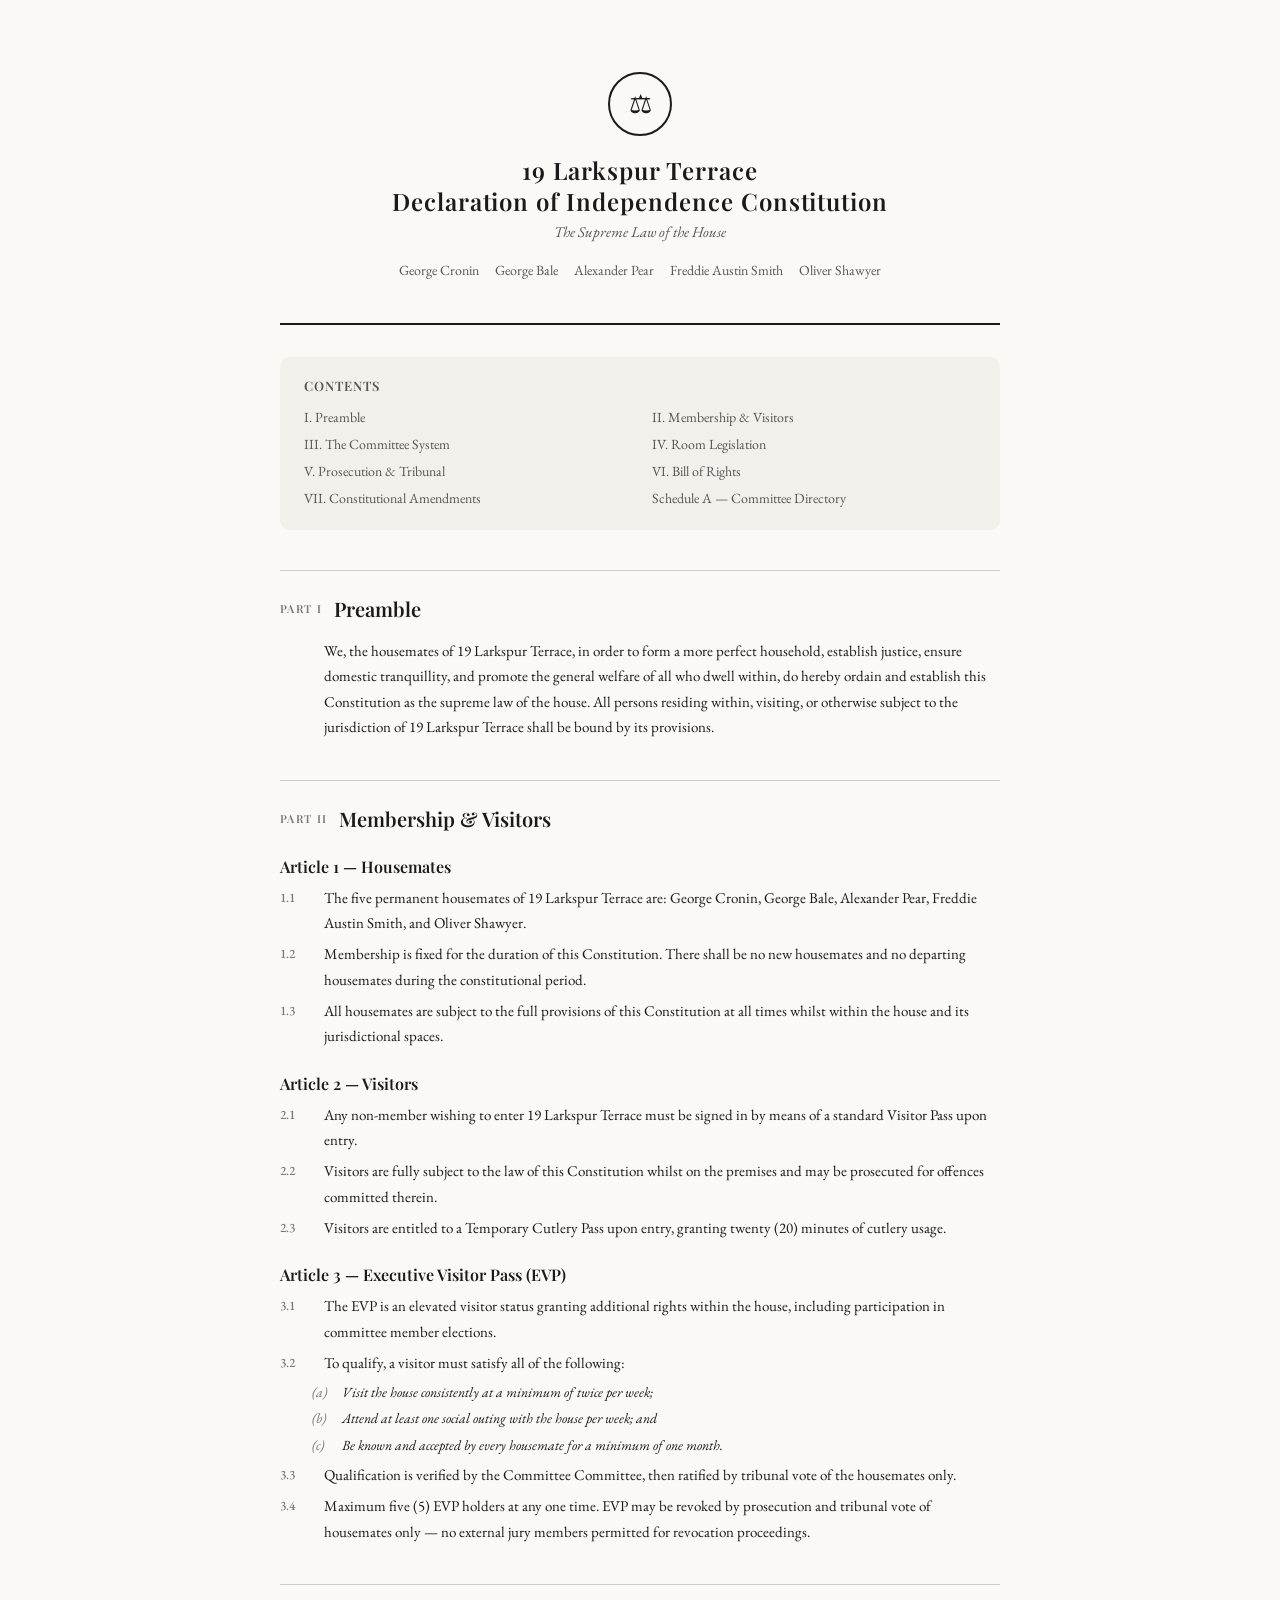
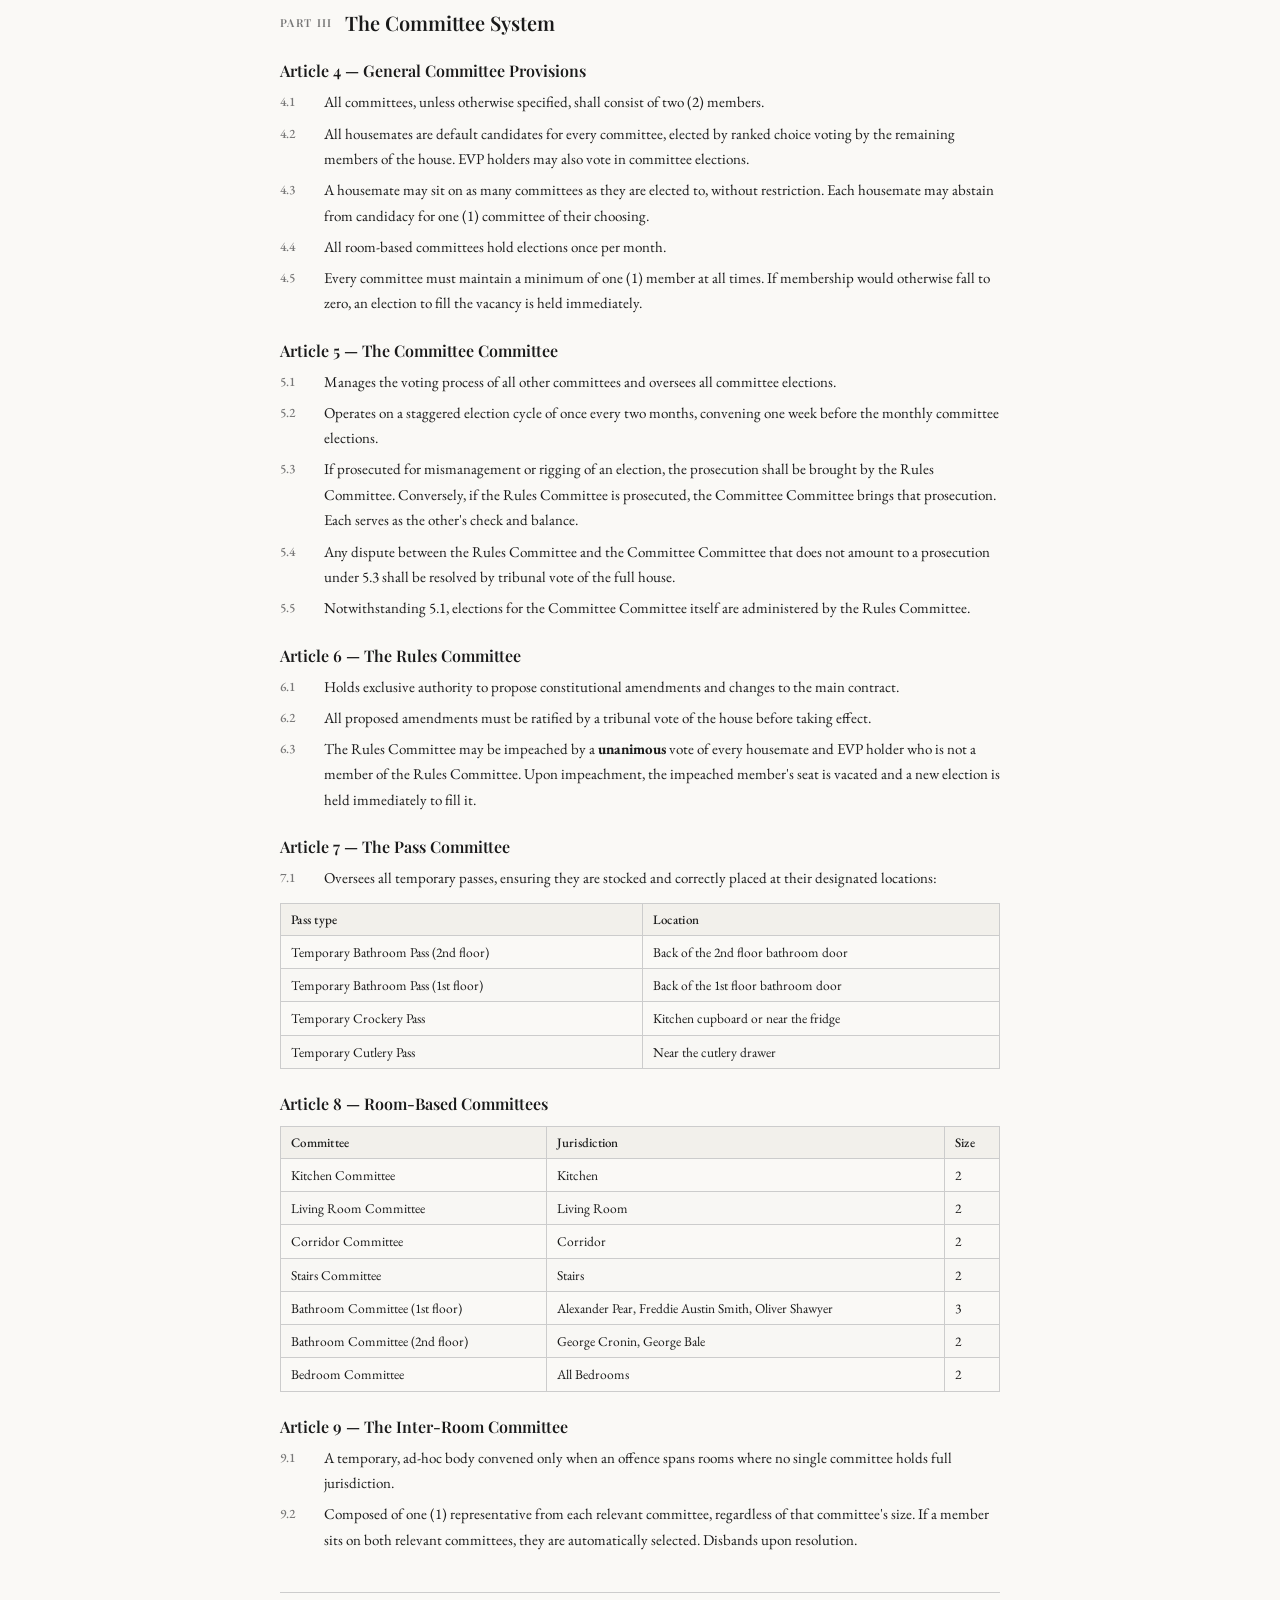
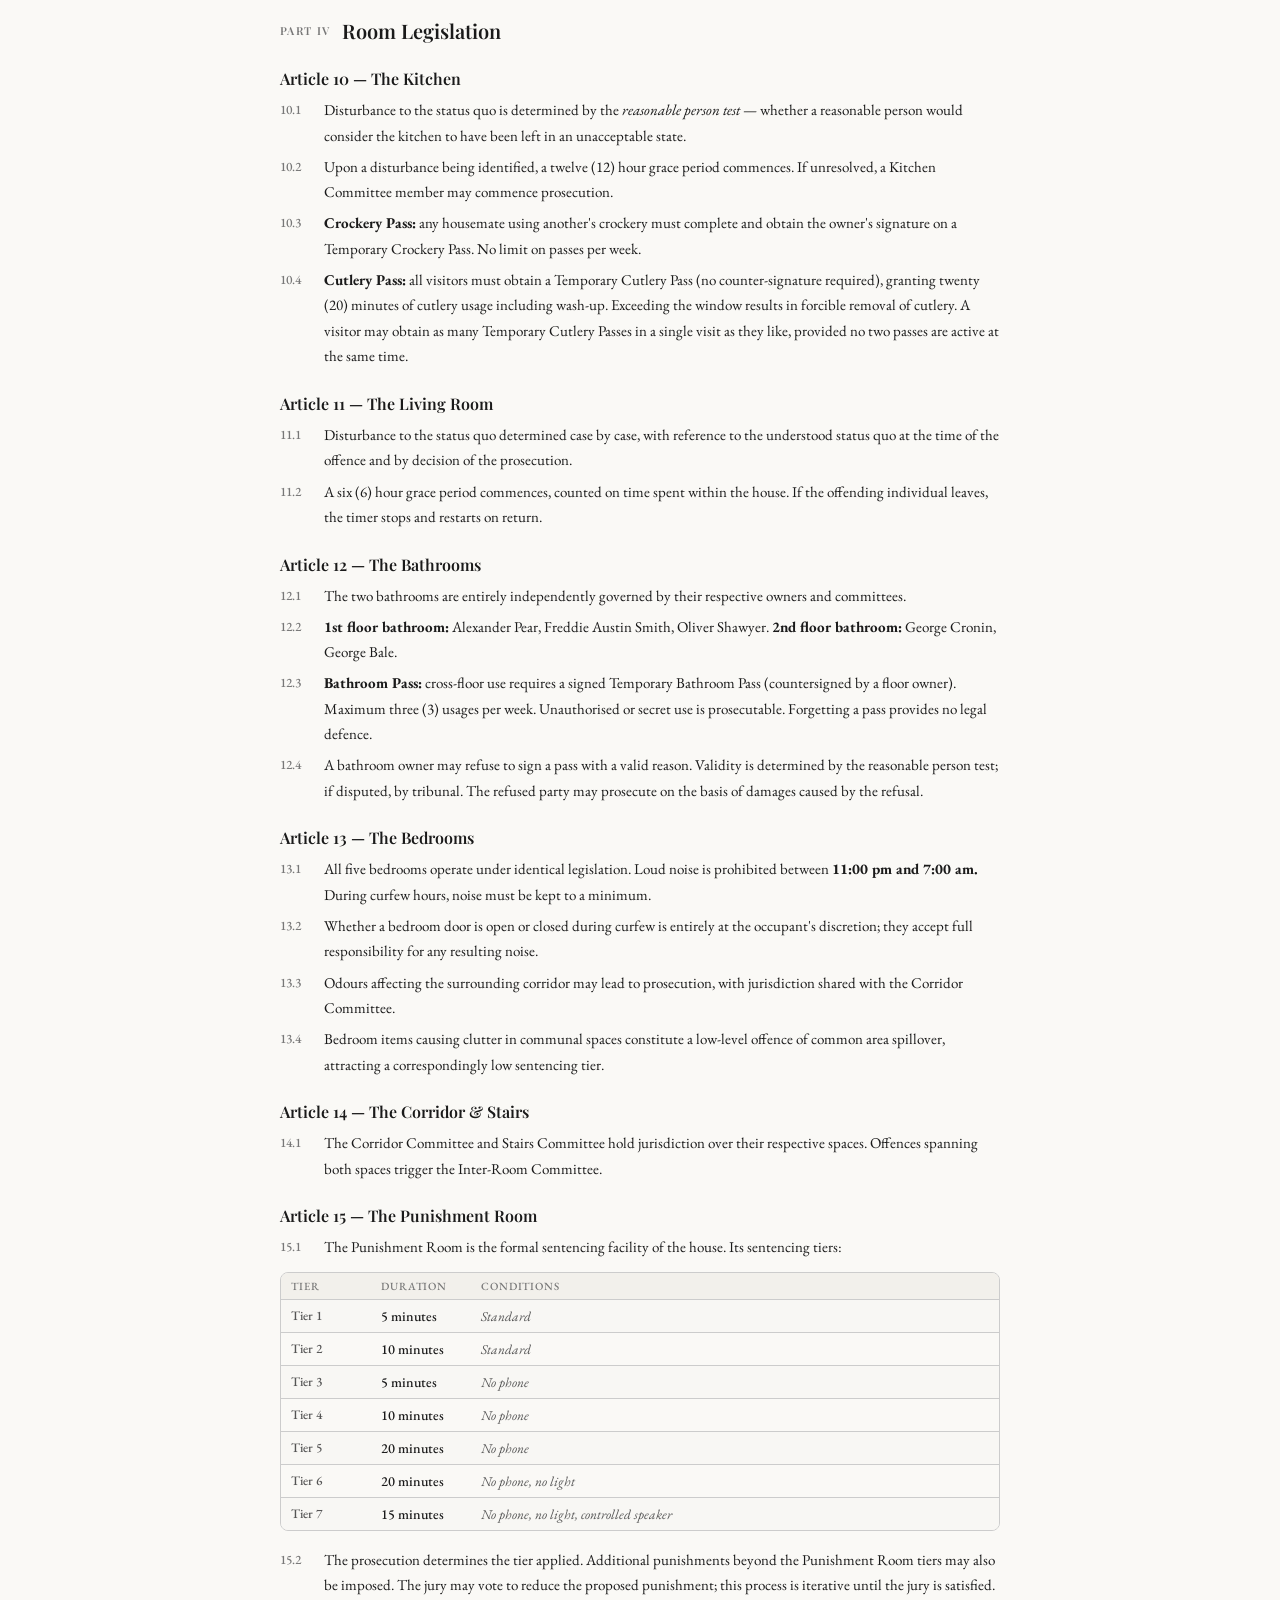
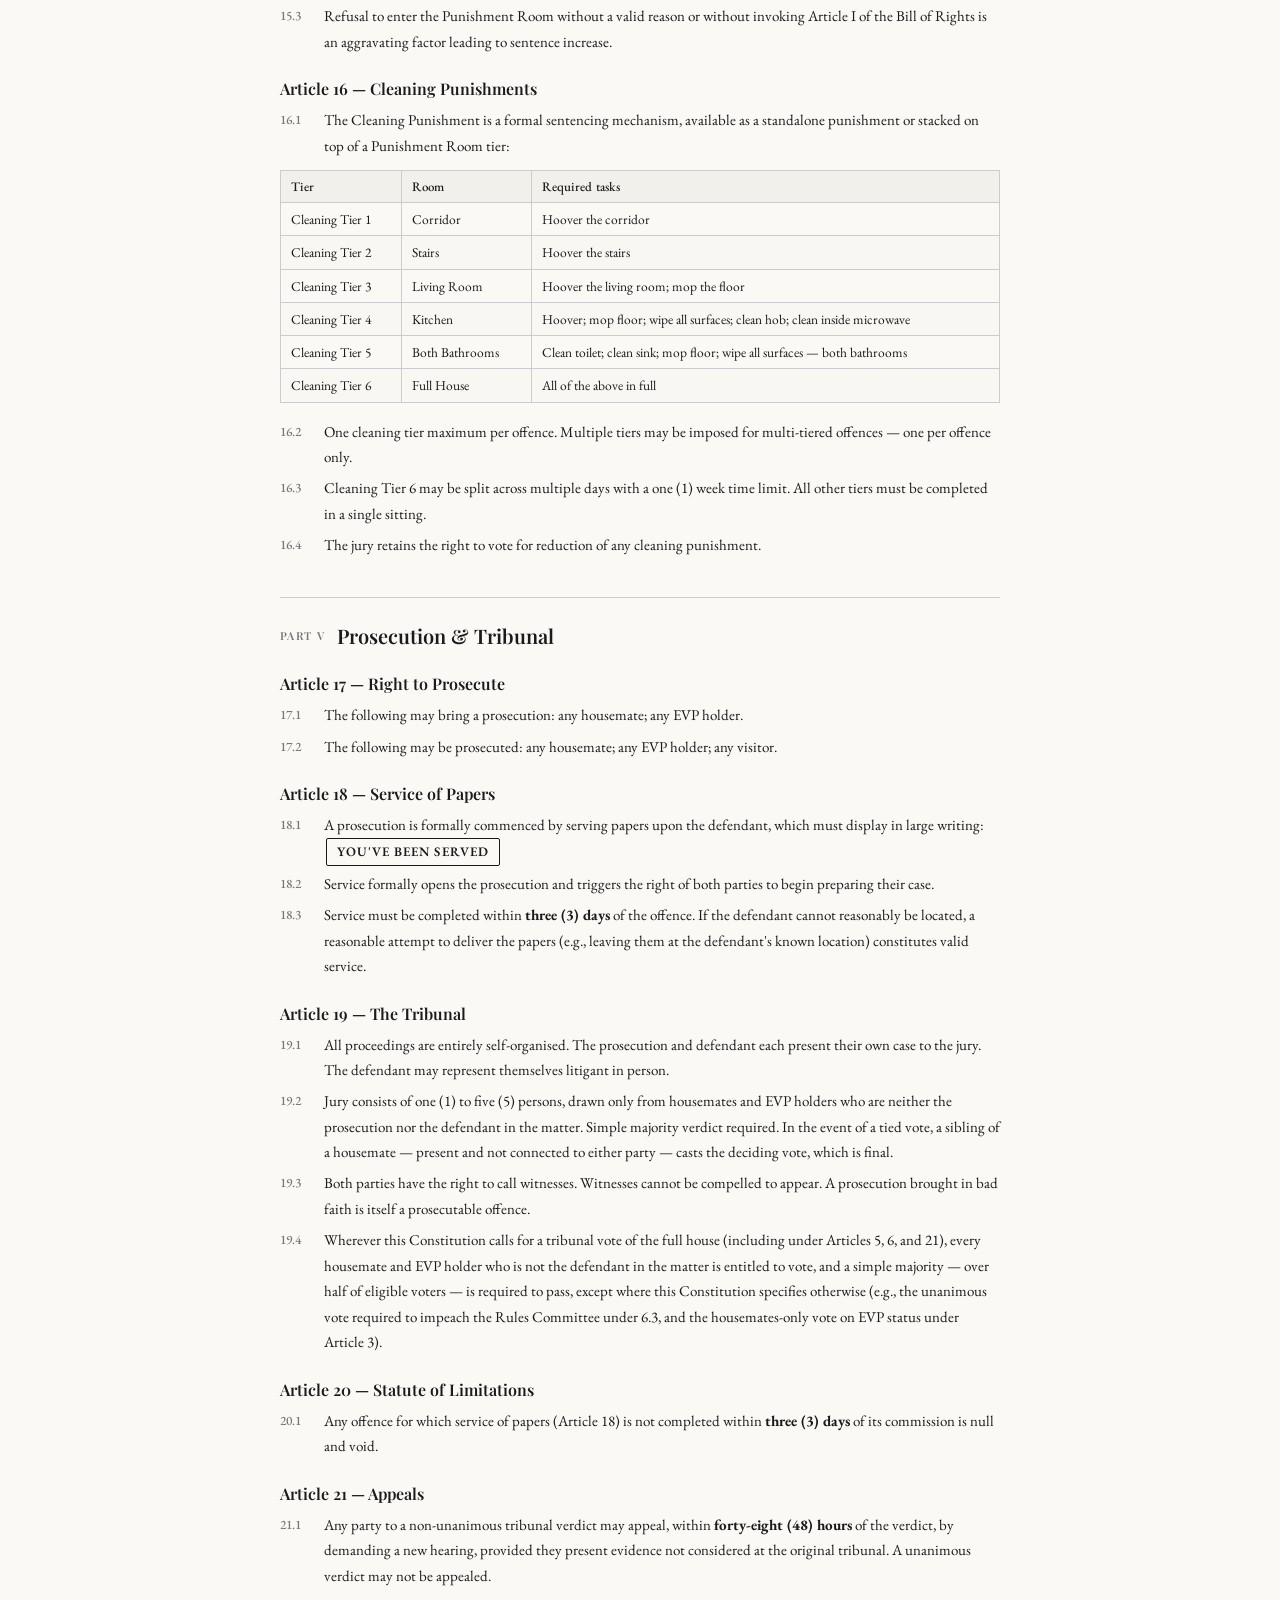
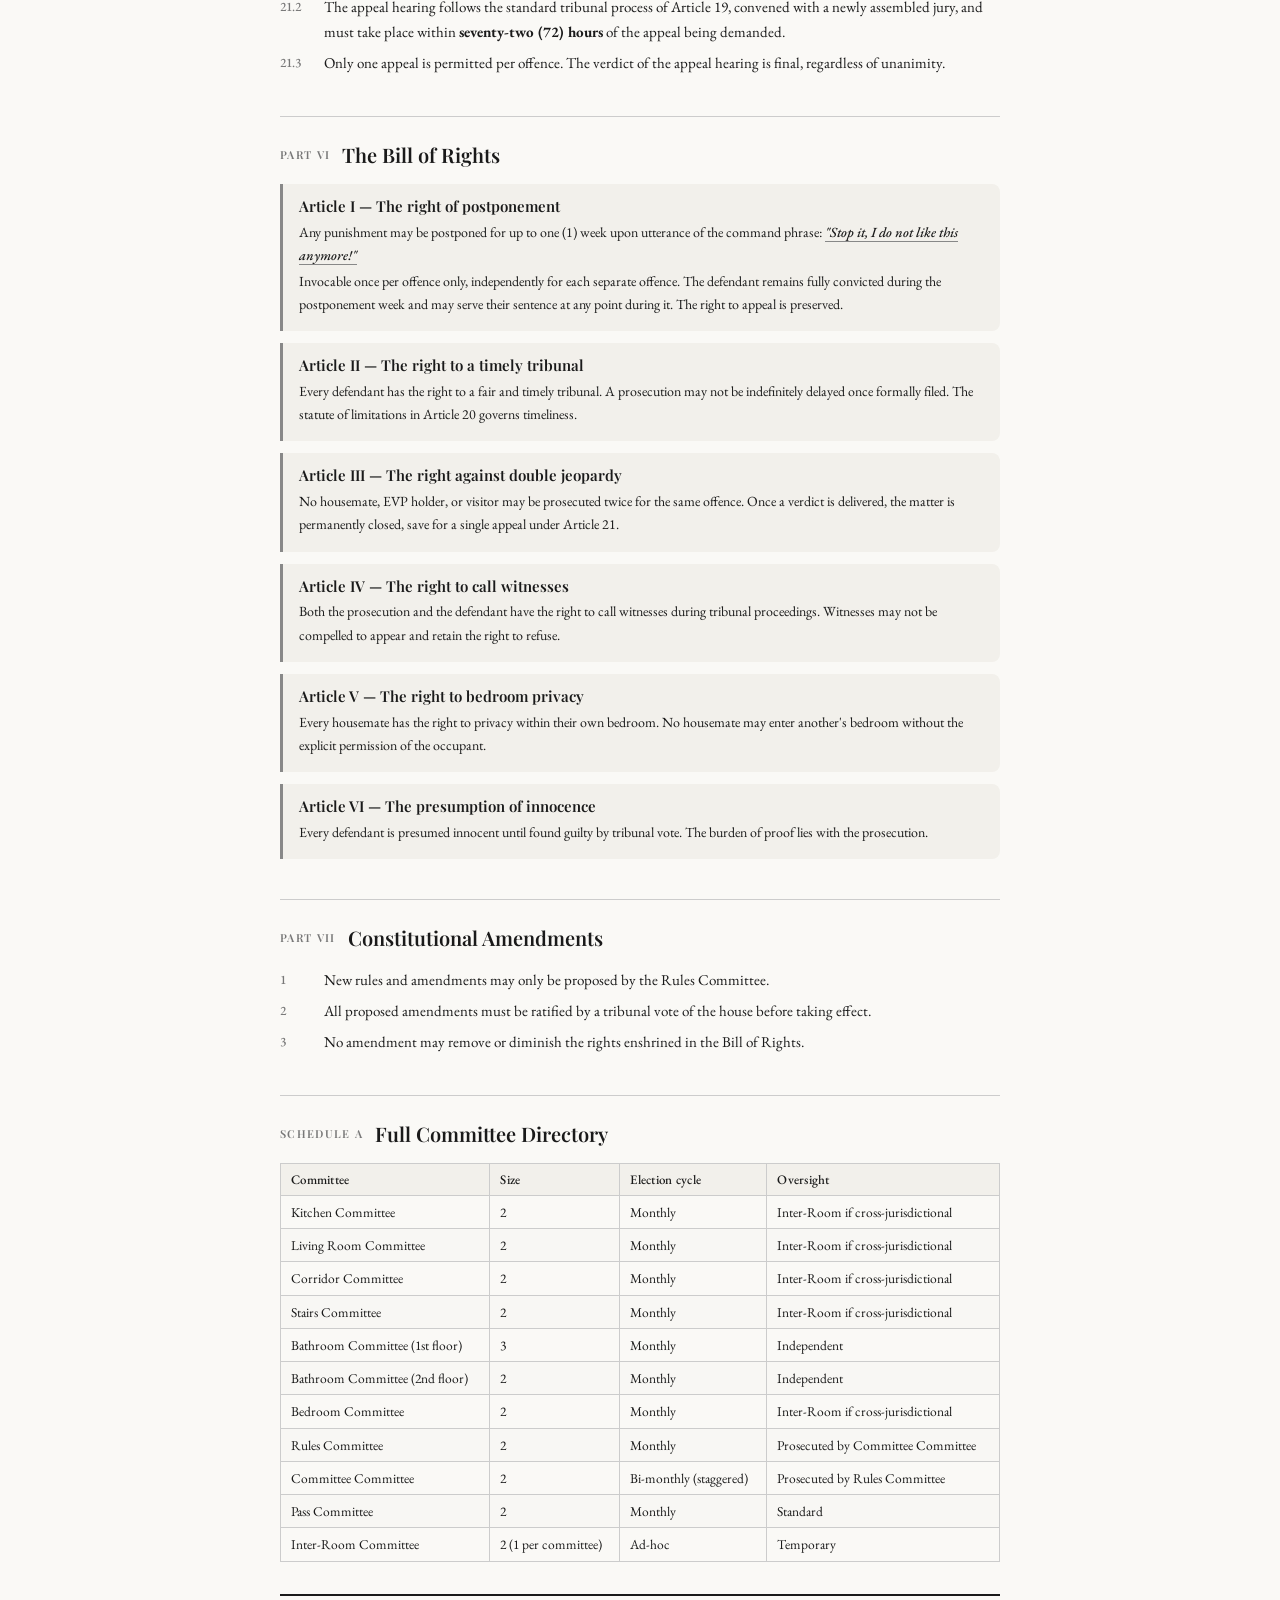
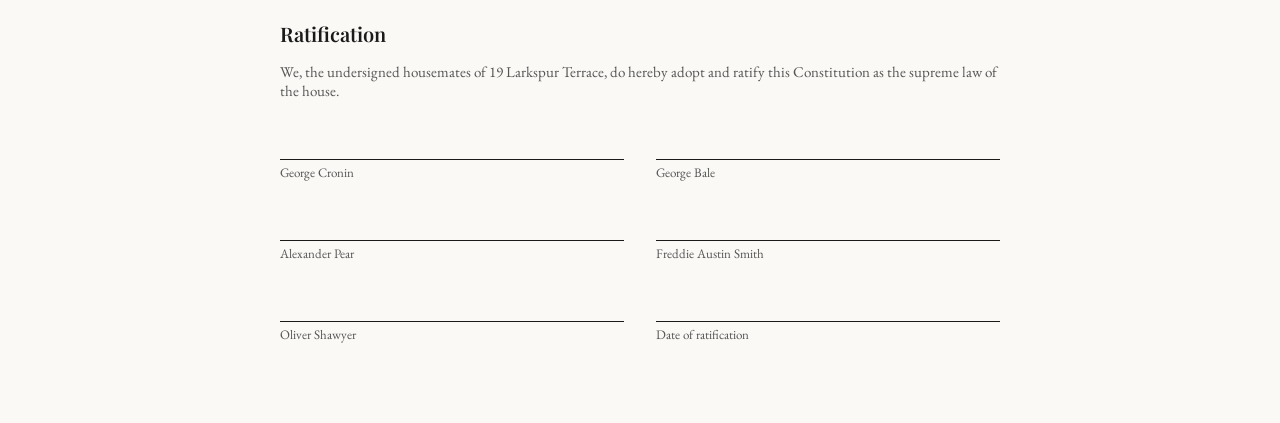
==== index.html @ 5ef1d194 "Fix EVP-vote conflict, set impeachment/tribunal thresholds and appeal deadline - 3.3 now matches 3.4" ====
<!DOCTYPE html>
<html lang="en">
<head>
<meta charset="UTF-8">
<meta name="viewport" content="width=device-width, initial-scale=1.0">
<title>19 Larkspur Terrace Declaration of Independence Constitution</title>
<link href="https://fonts.googleapis.com/css2?family=Playfair+Display:ital,wght@0,400;0,600;1,400&family=EB+Garamond:ital,wght@0,400;0,500;1,400&display=swap" rel="stylesheet">
<style>
  *, *::before, *::after { box-sizing: border-box; }
  body {
    font-family: 'EB Garamond', Georgia, serif;
    color: #1a1a1a;
    background: #faf9f6;
    margin: 0;
    padding: 2rem 1rem;
  }
  .constitution {
    max-width: 720px;
    margin: 0 auto;
    padding: 0 0 3rem;
  }
  .cover {
    text-align: center;
    padding: 2.5rem 1rem 2rem;
    border-bottom: 2px solid #1a1a1a;
    margin-bottom: 2rem;
  }
  .cover-seal {
    width: 64px; height: 64px;
    border: 2px solid #1a1a1a;
    border-radius: 50%;
    display: flex; align-items: center; justify-content: center;
    margin: 0 auto 1.2rem;
    font-size: 26px;
  }
  .cover h1 {
    font-family: 'Playfair Display', serif;
    font-size: 24px;
    font-weight: 600;
    letter-spacing: 0.04em;
    margin: 0 0 0.3rem;
    line-height: 1.3;
  }
  .cover .subtitle {
    font-style: italic;
    font-size: 15px;
    color: #555;
    margin: 0 0 1.2rem;
  }
  .cover-names {
    display: flex;
    flex-wrap: wrap;
    justify-content: center;
    gap: 6px 16px;
    font-size: 14px;
    color: #555;
    margin-bottom: 0.8rem;
  }
  .toc {
    background: #f2f0eb;
    border-radius: 10px;
    padding: 1.2rem 1.5rem;
    margin-bottom: 2rem;
  }
  .toc h2 {
    font-family: 'Playfair Display', serif;
    font-size: 13px;
    font-weight: 600;
    letter-spacing: 0.08em;
    text-transform: uppercase;
    margin: 0 0 0.8rem;
    color: #555;
  }
  .toc-list {
    list-style: none;
    margin: 0; padding: 0;
    display: grid;
    grid-template-columns: 1fr 1fr;
    gap: 4px 24px;
  }
  .toc-list li {
    font-size: 14px;
    color: #555;
    cursor: pointer;
    padding: 2px 0;
    border-bottom: 0.5px solid transparent;
    transition: color 0.15s, border-color 0.15s;
  }
  .toc-list li:hover { color: #1a1a1a; border-color: #ccc; }
  .part-header {
    display: flex;
    align-items: center;
    gap: 12px;
    margin: 2.5rem 0 1rem;
    padding-top: 1.5rem;
    border-top: 0.5px solid #ccc;
  }
  .part-number {
    font-family: 'Playfair Display', serif;
    font-size: 11px;
    font-weight: 600;
    letter-spacing: 0.12em;
    text-transform: uppercase;
    color: #777;
    white-space: nowrap;
  }
  .part-title {
    font-family: 'Playfair Display', serif;
    font-size: 20px;
    font-weight: 600;
    margin: 0;
  }
  .article-title {
    font-family: 'Playfair Display', serif;
    font-size: 16px;
    font-weight: 600;
    margin: 1.5rem 0 0.5rem;
  }
  .clause {
    display: flex;
    gap: 12px;
    margin: 0.35rem 0;
    font-size: 15px;
    line-height: 1.7;
  }
  .clause-num {
    font-weight: 500;
    min-width: 32px;
    color: #777;
    font-size: 13px;
    padding-top: 2px;
    flex-shrink: 0;
  }
  .subclause {
    display: flex;
    gap: 10px;
    margin: 0.2rem 0 0.2rem 2rem;
    font-size: 14px;
    line-height: 1.65;
    font-style: italic;
  }
  .subclause-letter { min-width: 20px; color: #777; flex-shrink: 0; }
  .constitution-table {
    width: 100%;
    border-collapse: collapse;
    font-size: 13.5px;
    margin: 0.75rem 0 1rem;
  }
  .constitution-table th {
    background: #f2f0eb;
    font-weight: 500;
    text-align: left;
    padding: 7px 10px;
    border: 0.5px solid #ccc;
    font-family: 'EB Garamond', serif;
    font-size: 13px;
    letter-spacing: 0.02em;
  }
  .constitution-table td {
    padding: 6px 10px;
    border: 0.5px solid #ccc;
    vertical-align: top;
    line-height: 1.5;
  }
  .constitution-table tr:nth-child(even) td { background: #f8f7f4; }
  .bor-article {
    background: #f2f0eb;
    border-left: 3px solid #888;
    border-radius: 0 8px 8px 0;
    padding: 0.75rem 1rem;
    margin: 0.75rem 0;
  }
  .bor-article-title {
    font-family: 'Playfair Display', serif;
    font-weight: 600;
    font-size: 15px;
    margin-bottom: 0.3rem;
  }
  .bor-article p { font-size: 14px; margin: 0.2rem 0; line-height: 1.65; }
  .command-phrase { font-style: italic; font-weight: 500; border-bottom: 1px solid #888; }
  .served-badge {
    display: inline-block;
    border: 1.5px solid #1a1a1a;
    padding: 2px 10px;
    font-weight: 600;
    font-size: 13px;
    letter-spacing: 0.08em;
    border-radius: 2px;
    margin: 0 2px;
  }
  .tiers-wrap {
    border: 0.5px solid #ccc;
    border-radius: 8px;
    overflow: hidden;
    margin: 0.75rem 0 1rem;
  }
  .tiers-header {
    display: flex;
    gap: 10px;
    padding: 6px 10px;
    background: #f2f0eb;
    font-size: 11px;
    letter-spacing: 0.08em;
    text-transform: uppercase;
    color: #777;
    font-weight: 500;
    border-bottom: 0.5px solid #ccc;
  }
  .tiers-header span:first-child { min-width: 80px; }
  .tiers-header span:nth-child(2) { min-width: 90px; }
  .punishment-tier {
    display: flex;
    align-items: center;
    gap: 10px;
    padding: 7px 10px;
    border-bottom: 0.5px solid #ccc;
    font-size: 14px;
  }
  .punishment-tier:last-child { border-bottom: none; }
  .punishment-tier:nth-child(even) { background: #f8f7f4; }
  .tier-badge { min-width: 80px; font-weight: 500; font-size: 13px; color: #555; }
  .tier-duration { min-width: 90px; font-weight: 500; }
  .tier-conditions { color: #555; font-style: italic; font-size: 13.5px; }
  .ratification {
    margin-top: 2rem;
    padding-top: 1.5rem;
    border-top: 2px solid #1a1a1a;
  }
  .ratification h2 {
    font-family: 'Playfair Display', serif;
    font-size: 20px;
    font-weight: 600;
    margin: 0 0 0.5rem;
  }
  .sig-block {
    display: grid;
    grid-template-columns: 1fr 1fr;
    gap: 1.5rem 2rem;
    margin-top: 1.5rem;
  }
  .sig-line {
    border-bottom: 1px solid #1a1a1a;
    padding-bottom: 4px;
    margin-bottom: 4px;
    min-height: 36px;
  }
  .sig-name { font-size: 13px; color: #555; }
</style>
</head>
<body>
<div class="constitution">

  <div class="cover">
    <div class="cover-seal">⚖</div>
    <h1>19 Larkspur Terrace<br>Declaration of Independence Constitution</h1>
    <p class="subtitle">The Supreme Law of the House</p>
    <div class="cover-names">
      <span>George Cronin</span><span>George Bale</span><span>Alexander Pear</span>
      <span>Freddie Austin Smith</span><span>Oliver Shawyer</span>
    </div>
  </div>

  <div class="toc">
    <h2>Contents</h2>
    <ul class="toc-list">
      <li onclick="document.getElementById('p1').scrollIntoView({behavior:'smooth'})">I. Preamble</li>
      <li onclick="document.getElementById('p2').scrollIntoView({behavior:'smooth'})">II. Membership &amp; Visitors</li>
      <li onclick="document.getElementById('p3').scrollIntoView({behavior:'smooth'})">III. The Committee System</li>
      <li onclick="document.getElementById('p4').scrollIntoView({behavior:'smooth'})">IV. Room Legislation</li>
      <li onclick="document.getElementById('p5').scrollIntoView({behavior:'smooth'})">V. Prosecution &amp; Tribunal</li>
      <li onclick="document.getElementById('p6').scrollIntoView({behavior:'smooth'})">VI. Bill of Rights</li>
      <li onclick="document.getElementById('p7').scrollIntoView({behavior:'smooth'})">VII. Constitutional Amendments</li>
      <li onclick="document.getElementById('sched').scrollIntoView({behavior:'smooth'})">Schedule A — Committee Directory</li>
    </ul>
  </div>

  <div id="p1" class="part-header">
    <span class="part-number">Part I</span>
    <h2 class="part-title">Preamble</h2>
  </div>
  <div class="clause"><span class="clause-num"></span><span>We, the housemates of 19 Larkspur Terrace, in order to form a more perfect household, establish justice, ensure domestic tranquillity, and promote the general welfare of all who dwell within, do hereby ordain and establish this Constitution as the supreme law of the house. All persons residing within, visiting, or otherwise subject to the jurisdiction of 19 Larkspur Terrace shall be bound by its provisions.</span></div>

  <div id="p2" class="part-header">
    <span class="part-number">Part II</span>
    <h2 class="part-title">Membership &amp; Visitors</h2>
  </div>

  <div class="article-title">Article 1 — Housemates</div>
  <div class="clause"><span class="clause-num">1.1</span><span>The five permanent housemates of 19 Larkspur Terrace are: George Cronin, George Bale, Alexander Pear, Freddie Austin Smith, and Oliver Shawyer.</span></div>
  <div class="clause"><span class="clause-num">1.2</span><span>Membership is fixed for the duration of this Constitution. There shall be no new housemates and no departing housemates during the constitutional period.</span></div>
  <div class="clause"><span class="clause-num">1.3</span><span>All housemates are subject to the full provisions of this Constitution at all times whilst within the house and its jurisdictional spaces.</span></div>

  <div class="article-title">Article 2 — Visitors</div>
  <div class="clause"><span class="clause-num">2.1</span><span>Any non-member wishing to enter 19 Larkspur Terrace must be signed in by means of a standard Visitor Pass upon entry.</span></div>
  <div class="clause"><span class="clause-num">2.2</span><span>Visitors are fully subject to the law of this Constitution whilst on the premises and may be prosecuted for offences committed therein.</span></div>
  <div class="clause"><span class="clause-num">2.3</span><span>Visitors are entitled to a Temporary Cutlery Pass upon entry, granting twenty (20) minutes of cutlery usage.</span></div>

  <div class="article-title">Article 3 — Executive Visitor Pass (EVP)</div>
  <div class="clause"><span class="clause-num">3.1</span><span>The EVP is an elevated visitor status granting additional rights within the house, including participation in committee member elections.</span></div>
  <div class="clause"><span class="clause-num">3.2</span><span>To qualify, a visitor must satisfy all of the following:</span></div>
  <div class="subclause"><span class="subclause-letter">(a)</span><span>Visit the house consistently at a minimum of twice per week;</span></div>
  <div class="subclause"><span class="subclause-letter">(b)</span><span>Attend at least one social outing with the house per week; and</span></div>
  <div class="subclause"><span class="subclause-letter">(c)</span><span>Be known and accepted by every housemate for a minimum of one month.</span></div>
  <div class="clause"><span class="clause-num">3.3</span><span>Qualification is verified by the Committee Committee, then ratified by tribunal vote of the housemates only.</span></div>
  <div class="clause"><span class="clause-num">3.4</span><span>Maximum five (5) EVP holders at any one time. EVP may be revoked by prosecution and tribunal vote of housemates only — no external jury members permitted for revocation proceedings.</span></div>

  <div id="p3" class="part-header">
    <span class="part-number">Part III</span>
    <h2 class="part-title">The Committee System</h2>
  </div>

  <div class="article-title">Article 4 — General Committee Provisions</div>
  <div class="clause"><span class="clause-num">4.1</span><span>All committees, unless otherwise specified, shall consist of two (2) members.</span></div>
  <div class="clause"><span class="clause-num">4.2</span><span>All housemates are default candidates for every committee, elected by ranked choice voting by the remaining members of the house. EVP holders may also vote in committee elections.</span></div>
  <div class="clause"><span class="clause-num">4.3</span><span>A housemate may sit on as many committees as they are elected to, without restriction. Each housemate may abstain from candidacy for one (1) committee of their choosing.</span></div>
  <div class="clause"><span class="clause-num">4.4</span><span>All room-based committees hold elections once per month.</span></div>
  <div class="clause"><span class="clause-num">4.5</span><span>Every committee must maintain a minimum of one (1) member at all times. If membership would otherwise fall to zero, an election to fill the vacancy is held immediately.</span></div>

  <div class="article-title">Article 5 — The Committee Committee</div>
  <div class="clause"><span class="clause-num">5.1</span><span>Manages the voting process of all other committees and oversees all committee elections.</span></div>
  <div class="clause"><span class="clause-num">5.2</span><span>Operates on a staggered election cycle of once every two months, convening one week before the monthly committee elections.</span></div>
  <div class="clause"><span class="clause-num">5.3</span><span>If prosecuted for mismanagement or rigging of an election, the prosecution shall be brought by the Rules Committee. Conversely, if the Rules Committee is prosecuted, the Committee Committee brings that prosecution. Each serves as the other's check and balance.</span></div>
  <div class="clause"><span class="clause-num">5.4</span><span>Any dispute between the Rules Committee and the Committee Committee that does not amount to a prosecution under 5.3 shall be resolved by tribunal vote of the full house.</span></div>
  <div class="clause"><span class="clause-num">5.5</span><span>Notwithstanding 5.1, elections for the Committee Committee itself are administered by the Rules Committee.</span></div>

  <div class="article-title">Article 6 — The Rules Committee</div>
  <div class="clause"><span class="clause-num">6.1</span><span>Holds exclusive authority to propose constitutional amendments and changes to the main contract.</span></div>
  <div class="clause"><span class="clause-num">6.2</span><span>All proposed amendments must be ratified by a tribunal vote of the house before taking effect.</span></div>
  <div class="clause"><span class="clause-num">6.3</span><span>The Rules Committee may be impeached by a <strong>unanimous</strong> vote of every housemate and EVP holder who is not a member of the Rules Committee. Upon impeachment, the impeached member's seat is vacated and a new election is held immediately to fill it.</span></div>

  <div class="article-title">Article 7 — The Pass Committee</div>
  <div class="clause"><span class="clause-num">7.1</span><span>Oversees all temporary passes, ensuring they are stocked and correctly placed at their designated locations:</span></div>
  <table class="constitution-table">
    <thead><tr><th>Pass type</th><th>Location</th></tr></thead>
    <tbody>
      <tr><td>Temporary Bathroom Pass (2nd floor)</td><td>Back of the 2nd floor bathroom door</td></tr>
      <tr><td>Temporary Bathroom Pass (1st floor)</td><td>Back of the 1st floor bathroom door</td></tr>
      <tr><td>Temporary Crockery Pass</td><td>Kitchen cupboard or near the fridge</td></tr>
      <tr><td>Temporary Cutlery Pass</td><td>Near the cutlery drawer</td></tr>
    </tbody>
  </table>

  <div class="article-title">Article 8 — Room-Based Committees</div>
  <table class="constitution-table">
    <thead><tr><th>Committee</th><th>Jurisdiction</th><th>Size</th></tr></thead>
    <tbody>
      <tr><td>Kitchen Committee</td><td>Kitchen</td><td>2</td></tr>
      <tr><td>Living Room Committee</td><td>Living Room</td><td>2</td></tr>
      <tr><td>Corridor Committee</td><td>Corridor</td><td>2</td></tr>
      <tr><td>Stairs Committee</td><td>Stairs</td><td>2</td></tr>
      <tr><td>Bathroom Committee (1st floor)</td><td>Alexander Pear, Freddie Austin Smith, Oliver Shawyer</td><td>3</td></tr>
      <tr><td>Bathroom Committee (2nd floor)</td><td>George Cronin, George Bale</td><td>2</td></tr>
      <tr><td>Bedroom Committee</td><td>All Bedrooms</td><td>2</td></tr>
    </tbody>
  </table>

  <div class="article-title">Article 9 — The Inter-Room Committee</div>
  <div class="clause"><span class="clause-num">9.1</span><span>A temporary, ad-hoc body convened only when an offence spans rooms where no single committee holds full jurisdiction.</span></div>
  <div class="clause"><span class="clause-num">9.2</span><span>Composed of one (1) representative from each relevant committee, regardless of that committee's size. If a member sits on both relevant committees, they are automatically selected. Disbands upon resolution.</span></div>

  <div id="p4" class="part-header">
    <span class="part-number">Part IV</span>
    <h2 class="part-title">Room Legislation</h2>
  </div>

  <div class="article-title">Article 10 — The Kitchen</div>
  <div class="clause"><span class="clause-num">10.1</span><span>Disturbance to the status quo is determined by the <em>reasonable person test</em> — whether a reasonable person would consider the kitchen to have been left in an unacceptable state.</span></div>
  <div class="clause"><span class="clause-num">10.2</span><span>Upon a disturbance being identified, a twelve (12) hour grace period commences. If unresolved, a Kitchen Committee member may commence prosecution.</span></div>
  <div class="clause"><span class="clause-num">10.3</span><span><strong>Crockery Pass:</strong> any housemate using another's crockery must complete and obtain the owner's signature on a Temporary Crockery Pass. No limit on passes per week.</span></div>
  <div class="clause"><span class="clause-num">10.4</span><span><strong>Cutlery Pass:</strong> all visitors must obtain a Temporary Cutlery Pass (no counter-signature required), granting twenty (20) minutes of cutlery usage including wash-up. Exceeding the window results in forcible removal of cutlery. A visitor may obtain as many Temporary Cutlery Passes in a single visit as they like, provided no two passes are active at the same time.</span></div>

  <div class="article-title">Article 11 — The Living Room</div>
  <div class="clause"><span class="clause-num">11.1</span><span>Disturbance to the status quo determined case by case, with reference to the understood status quo at the time of the offence and by decision of the prosecution.</span></div>
  <div class="clause"><span class="clause-num">11.2</span><span>A six (6) hour grace period commences, counted on time spent within the house. If the offending individual leaves, the timer stops and restarts on return.</span></div>

  <div class="article-title">Article 12 — The Bathrooms</div>
  <div class="clause"><span class="clause-num">12.1</span><span>The two bathrooms are entirely independently governed by their respective owners and committees.</span></div>
  <div class="clause"><span class="clause-num">12.2</span><span><strong>1st floor bathroom:</strong> Alexander Pear, Freddie Austin Smith, Oliver Shawyer. <strong>2nd floor bathroom:</strong> George Cronin, George Bale.</span></div>
  <div class="clause"><span class="clause-num">12.3</span><span><strong>Bathroom Pass:</strong> cross-floor use requires a signed Temporary Bathroom Pass (countersigned by a floor owner). Maximum three (3) usages per week. Unauthorised or secret use is prosecutable. Forgetting a pass provides no legal defence.</span></div>
  <div class="clause"><span class="clause-num">12.4</span><span>A bathroom owner may refuse to sign a pass with a valid reason. Validity is determined by the reasonable person test; if disputed, by tribunal. The refused party may prosecute on the basis of damages caused by the refusal.</span></div>

  <div class="article-title">Article 13 — The Bedrooms</div>
  <div class="clause"><span class="clause-num">13.1</span><span>All five bedrooms operate under identical legislation. Loud noise is prohibited between <strong>11:00 pm and 7:00 am.</strong> During curfew hours, noise must be kept to a minimum.</span></div>
  <div class="clause"><span class="clause-num">13.2</span><span>Whether a bedroom door is open or closed during curfew is entirely at the occupant's discretion; they accept full responsibility for any resulting noise.</span></div>
  <div class="clause"><span class="clause-num">13.3</span><span>Odours affecting the surrounding corridor may lead to prosecution, with jurisdiction shared with the Corridor Committee.</span></div>
  <div class="clause"><span class="clause-num">13.4</span><span>Bedroom items causing clutter in communal spaces constitute a low-level offence of common area spillover, attracting a correspondingly low sentencing tier.</span></div>

  <div class="article-title">Article 14 — The Corridor &amp; Stairs</div>
  <div class="clause"><span class="clause-num">14.1</span><span>The Corridor Committee and Stairs Committee hold jurisdiction over their respective spaces. Offences spanning both spaces trigger the Inter-Room Committee.</span></div>

  <div class="article-title">Article 15 — The Punishment Room</div>
  <div class="clause"><span class="clause-num">15.1</span><span>The Punishment Room is the formal sentencing facility of the house. Its sentencing tiers:</span></div>
  <div class="tiers-wrap">
    <div class="tiers-header"><span>Tier</span><span>Duration</span><span>Conditions</span></div>
    <div class="punishment-tier"><span class="tier-badge">Tier 1</span><span class="tier-duration">5 minutes</span><span class="tier-conditions">Standard</span></div>
    <div class="punishment-tier"><span class="tier-badge">Tier 2</span><span class="tier-duration">10 minutes</span><span class="tier-conditions">Standard</span></div>
    <div class="punishment-tier"><span class="tier-badge">Tier 3</span><span class="tier-duration">5 minutes</span><span class="tier-conditions">No phone</span></div>
    <div class="punishment-tier"><span class="tier-badge">Tier 4</span><span class="tier-duration">10 minutes</span><span class="tier-conditions">No phone</span></div>
    <div class="punishment-tier"><span class="tier-badge">Tier 5</span><span class="tier-duration">20 minutes</span><span class="tier-conditions">No phone</span></div>
    <div class="punishment-tier"><span class="tier-badge">Tier 6</span><span class="tier-duration">20 minutes</span><span class="tier-conditions">No phone, no light</span></div>
    <div class="punishment-tier"><span class="tier-badge">Tier 7</span><span class="tier-duration">15 minutes</span><span class="tier-conditions">No phone, no light, controlled speaker</span></div>
  </div>
  <div class="clause"><span class="clause-num">15.2</span><span>The prosecution determines the tier applied. Additional punishments beyond the Punishment Room tiers may also be imposed. The jury may vote to reduce the proposed punishment; this process is iterative until the jury is satisfied.</span></div>
  <div class="clause"><span class="clause-num">15.3</span><span>Refusal to enter the Punishment Room without a valid reason or without invoking Article I of the Bill of Rights is an aggravating factor leading to sentence increase.</span></div>

  <div class="article-title">Article 16 — Cleaning Punishments</div>
  <div class="clause"><span class="clause-num">16.1</span><span>The Cleaning Punishment is a formal sentencing mechanism, available as a standalone punishment or stacked on top of a Punishment Room tier:</span></div>
  <table class="constitution-table">
    <thead><tr><th>Tier</th><th>Room</th><th>Required tasks</th></tr></thead>
    <tbody>
      <tr><td>Cleaning Tier 1</td><td>Corridor</td><td>Hoover the corridor</td></tr>
      <tr><td>Cleaning Tier 2</td><td>Stairs</td><td>Hoover the stairs</td></tr>
      <tr><td>Cleaning Tier 3</td><td>Living Room</td><td>Hoover the living room; mop the floor</td></tr>
      <tr><td>Cleaning Tier 4</td><td>Kitchen</td><td>Hoover; mop floor; wipe all surfaces; clean hob; clean inside microwave</td></tr>
      <tr><td>Cleaning Tier 5</td><td>Both Bathrooms</td><td>Clean toilet; clean sink; mop floor; wipe all surfaces — both bathrooms</td></tr>
      <tr><td>Cleaning Tier 6</td><td>Full House</td><td>All of the above in full</td></tr>
    </tbody>
  </table>
  <div class="clause"><span class="clause-num">16.2</span><span>One cleaning tier maximum per offence. Multiple tiers may be imposed for multi-tiered offences — one per offence only.</span></div>
  <div class="clause"><span class="clause-num">16.3</span><span>Cleaning Tier 6 may be split across multiple days with a one (1) week time limit. All other tiers must be completed in a single sitting.</span></div>
  <div class="clause"><span class="clause-num">16.4</span><span>The jury retains the right to vote for reduction of any cleaning punishment.</span></div>

  <div id="p5" class="part-header">
    <span class="part-number">Part V</span>
    <h2 class="part-title">Prosecution &amp; Tribunal</h2>
  </div>

  <div class="article-title">Article 17 — Right to Prosecute</div>
  <div class="clause"><span class="clause-num">17.1</span><span>The following may bring a prosecution: any housemate; any EVP holder.</span></div>
  <div class="clause"><span class="clause-num">17.2</span><span>The following may be prosecuted: any housemate; any EVP holder; any visitor.</span></div>

  <div class="article-title">Article 18 — Service of Papers</div>
  <div class="clause"><span class="clause-num">18.1</span><span>A prosecution is formally commenced by serving papers upon the defendant, which must display in large writing: <span class="served-badge">YOU'VE BEEN SERVED</span></span></div>
  <div class="clause"><span class="clause-num">18.2</span><span>Service formally opens the prosecution and triggers the right of both parties to begin preparing their case.</span></div>
  <div class="clause"><span class="clause-num">18.3</span><span>Service must be completed within <strong>three (3) days</strong> of the offence. If the defendant cannot reasonably be located, a reasonable attempt to deliver the papers (e.g., leaving them at the defendant's known location) constitutes valid service.</span></div>

  <div class="article-title">Article 19 — The Tribunal</div>
  <div class="clause"><span class="clause-num">19.1</span><span>All proceedings are entirely self-organised. The prosecution and defendant each present their own case to the jury. The defendant may represent themselves litigant in person.</span></div>
  <div class="clause"><span class="clause-num">19.2</span><span>Jury consists of one (1) to five (5) persons, drawn only from housemates and EVP holders who are neither the prosecution nor the defendant in the matter. Simple majority verdict required. In the event of a tied vote, a sibling of a housemate — present and not connected to either party — casts the deciding vote, which is final.</span></div>
  <div class="clause"><span class="clause-num">19.3</span><span>Both parties have the right to call witnesses. Witnesses cannot be compelled to appear. A prosecution brought in bad faith is itself a prosecutable offence.</span></div>
  <div class="clause"><span class="clause-num">19.4</span><span>Wherever this Constitution calls for a tribunal vote of the full house (including under Articles 5, 6, and 21), every housemate and EVP holder who is not the defendant in the matter is entitled to vote, and a simple majority — over half of eligible voters — is required to pass, except where this Constitution specifies otherwise (e.g., the unanimous vote required to impeach the Rules Committee under 6.3, and the housemates-only vote on EVP status under Article 3).</span></div>

  <div class="article-title">Article 20 — Statute of Limitations</div>
  <div class="clause"><span class="clause-num">20.1</span><span>Any offence for which service of papers (Article 18) is not completed within <strong>three (3) days</strong> of its commission is null and void.</span></div>

  <div class="article-title">Article 21 — Appeals</div>
  <div class="clause"><span class="clause-num">21.1</span><span>Any party to a non-unanimous tribunal verdict may appeal, within <strong>forty-eight (48) hours</strong> of the verdict, by demanding a new hearing, provided they present evidence not considered at the original tribunal. A unanimous verdict may not be appealed.</span></div>
  <div class="clause"><span class="clause-num">21.2</span><span>The appeal hearing follows the standard tribunal process of Article 19, convened with a newly assembled jury, and must take place within <strong>seventy-two (72) hours</strong> of the appeal being demanded.</span></div>
  <div class="clause"><span class="clause-num">21.3</span><span>Only one appeal is permitted per offence. The verdict of the appeal hearing is final, regardless of unanimity.</span></div>

  <div id="p6" class="part-header">
    <span class="part-number">Part VI</span>
    <h2 class="part-title">The Bill of Rights</h2>
  </div>

  <div class="bor-article">
    <div class="bor-article-title">Article I — The right of postponement</div>
    <p>Any punishment may be postponed for up to one (1) week upon utterance of the command phrase: <span class="command-phrase">"Stop it, I do not like this anymore!"</span></p>
    <p>Invocable once per offence only, independently for each separate offence. The defendant remains fully convicted during the postponement week and may serve their sentence at any point during it. The right to appeal is preserved.</p>
  </div>

  <div class="bor-article">
    <div class="bor-article-title">Article II — The right to a timely tribunal</div>
    <p>Every defendant has the right to a fair and timely tribunal. A prosecution may not be indefinitely delayed once formally filed. The statute of limitations in Article 20 governs timeliness.</p>
  </div>

  <div class="bor-article">
    <div class="bor-article-title">Article III — The right against double jeopardy</div>
    <p>No housemate, EVP holder, or visitor may be prosecuted twice for the same offence. Once a verdict is delivered, the matter is permanently closed, save for a single appeal under Article 21.</p>
  </div>

  <div class="bor-article">
    <div class="bor-article-title">Article IV — The right to call witnesses</div>
    <p>Both the prosecution and the defendant have the right to call witnesses during tribunal proceedings. Witnesses may not be compelled to appear and retain the right to refuse.</p>
  </div>

  <div class="bor-article">
    <div class="bor-article-title">Article V — The right to bedroom privacy</div>
    <p>Every housemate has the right to privacy within their own bedroom. No housemate may enter another's bedroom without the explicit permission of the occupant.</p>
  </div>

  <div class="bor-article">
    <div class="bor-article-title">Article VI — The presumption of innocence</div>
    <p>Every defendant is presumed innocent until found guilty by tribunal vote. The burden of proof lies with the prosecution.</p>
  </div>

  <div id="p7" class="part-header">
    <span class="part-number">Part VII</span>
    <h2 class="part-title">Constitutional Amendments</h2>
  </div>
  <div class="clause"><span class="clause-num">1</span><span>New rules and amendments may only be proposed by the Rules Committee.</span></div>
  <div class="clause"><span class="clause-num">2</span><span>All proposed amendments must be ratified by a tribunal vote of the house before taking effect.</span></div>
  <div class="clause"><span class="clause-num">3</span><span>No amendment may remove or diminish the rights enshrined in the Bill of Rights.</span></div>

  <div id="sched" class="part-header">
    <span class="part-number">Schedule A</span>
    <h2 class="part-title">Full Committee Directory</h2>
  </div>
  <table class="constitution-table">
    <thead><tr><th>Committee</th><th>Size</th><th>Election cycle</th><th>Oversight</th></tr></thead>
    <tbody>
      <tr><td>Kitchen Committee</td><td>2</td><td>Monthly</td><td>Inter-Room if cross-jurisdictional</td></tr>
      <tr><td>Living Room Committee</td><td>2</td><td>Monthly</td><td>Inter-Room if cross-jurisdictional</td></tr>
      <tr><td>Corridor Committee</td><td>2</td><td>Monthly</td><td>Inter-Room if cross-jurisdictional</td></tr>
      <tr><td>Stairs Committee</td><td>2</td><td>Monthly</td><td>Inter-Room if cross-jurisdictional</td></tr>
      <tr><td>Bathroom Committee (1st floor)</td><td>3</td><td>Monthly</td><td>Independent</td></tr>
      <tr><td>Bathroom Committee (2nd floor)</td><td>2</td><td>Monthly</td><td>Independent</td></tr>
      <tr><td>Bedroom Committee</td><td>2</td><td>Monthly</td><td>Inter-Room if cross-jurisdictional</td></tr>
      <tr><td>Rules Committee</td><td>2</td><td>Monthly</td><td>Prosecuted by Committee Committee</td></tr>
      <tr><td>Committee Committee</td><td>2</td><td>Bi-monthly (staggered)</td><td>Prosecuted by Rules Committee</td></tr>
      <tr><td>Pass Committee</td><td>2</td><td>Monthly</td><td>Standard</td></tr>
      <tr><td>Inter-Room Committee</td><td>2 (1 per committee)</td><td>Ad-hoc</td><td>Temporary</td></tr>
    </tbody>
  </table>

  <div class="ratification">
    <h2>Ratification</h2>
    <p style="font-size:15px; color:#555;">We, the undersigned housemates of 19 Larkspur Terrace, do hereby adopt and ratify this Constitution as the supreme law of the house.</p>
    <div class="sig-block">
      <div><div class="sig-line"></div><div class="sig-name">George Cronin</div></div>
      <div><div class="sig-line"></div><div class="sig-name">George Bale</div></div>
      <div><div class="sig-line"></div><div class="sig-name">Alexander Pear</div></div>
      <div><div class="sig-line"></div><div class="sig-name">Freddie Austin Smith</div></div>
      <div><div class="sig-line"></div><div class="sig-name">Oliver Shawyer</div></div>
      <div><div class="sig-line"></div><div class="sig-name">Date of ratification</div></div>
    </div>
  </div>

</div>
</body>
</html>
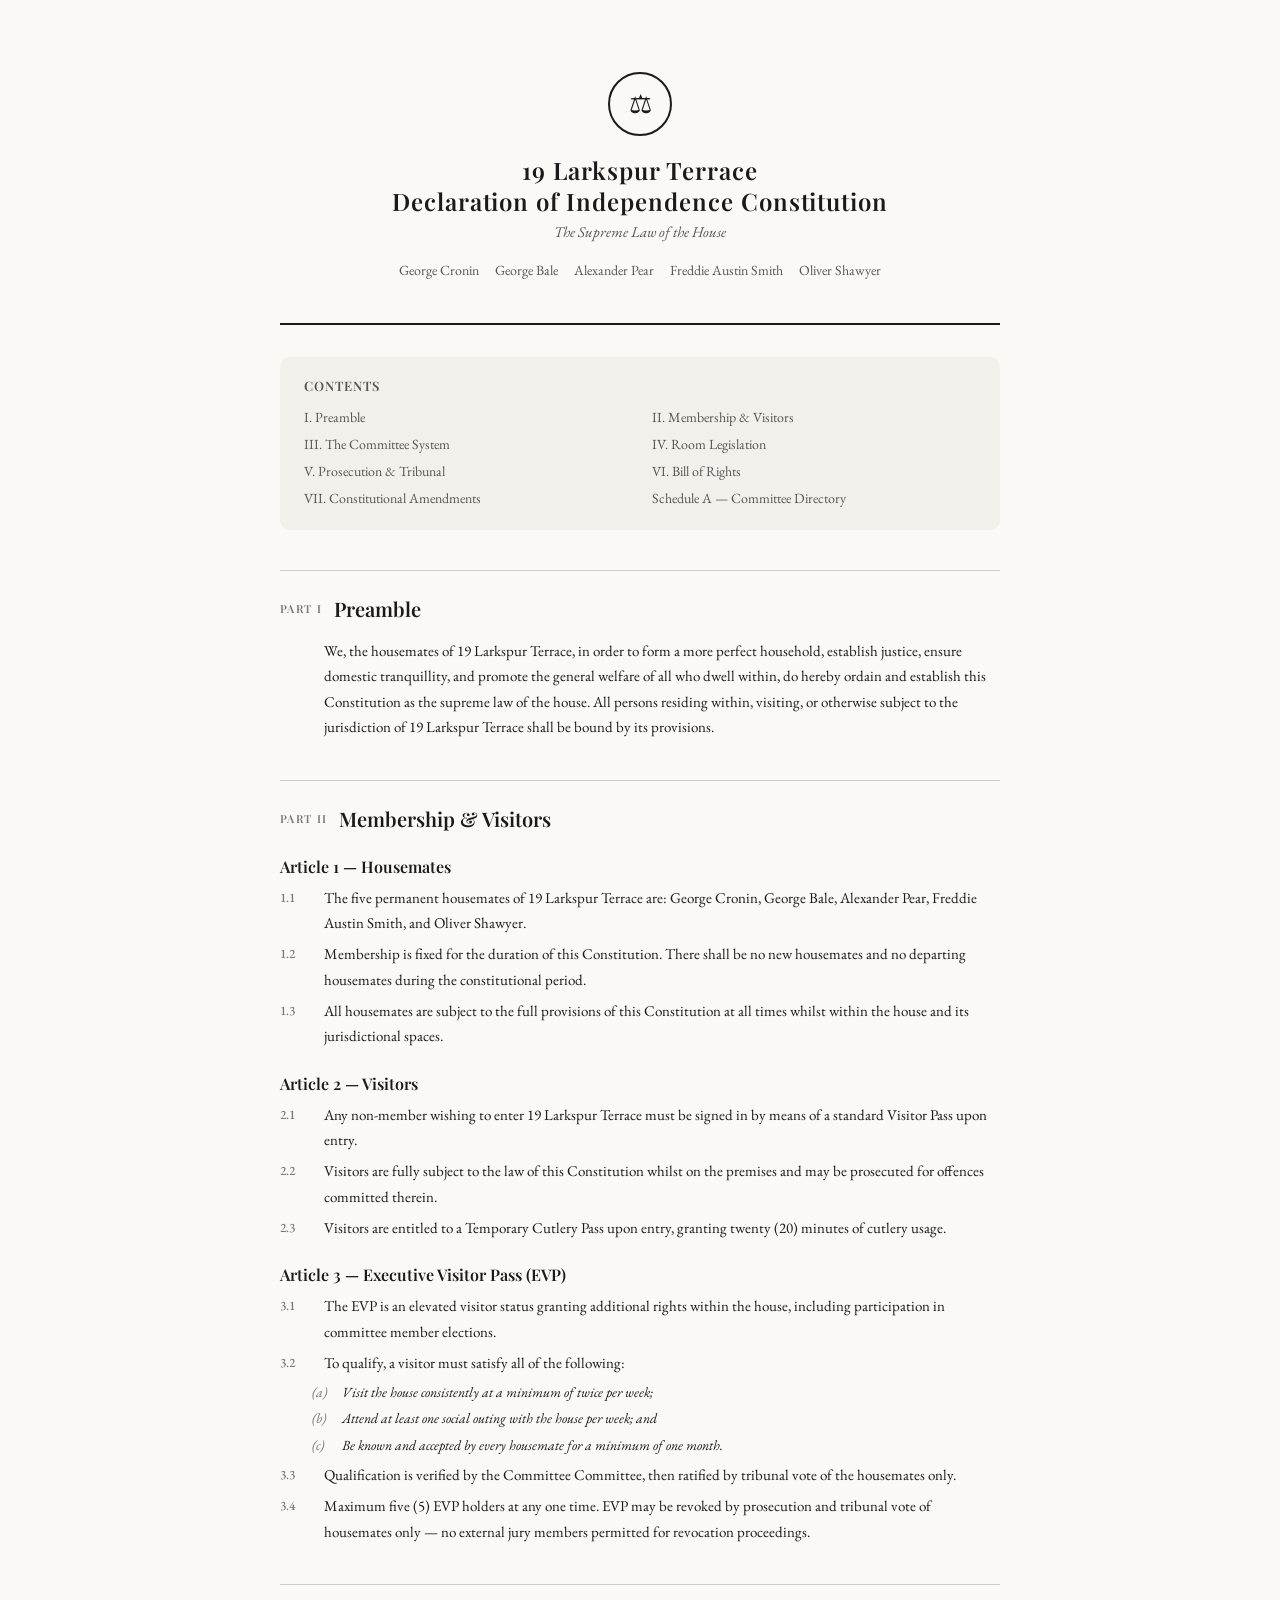
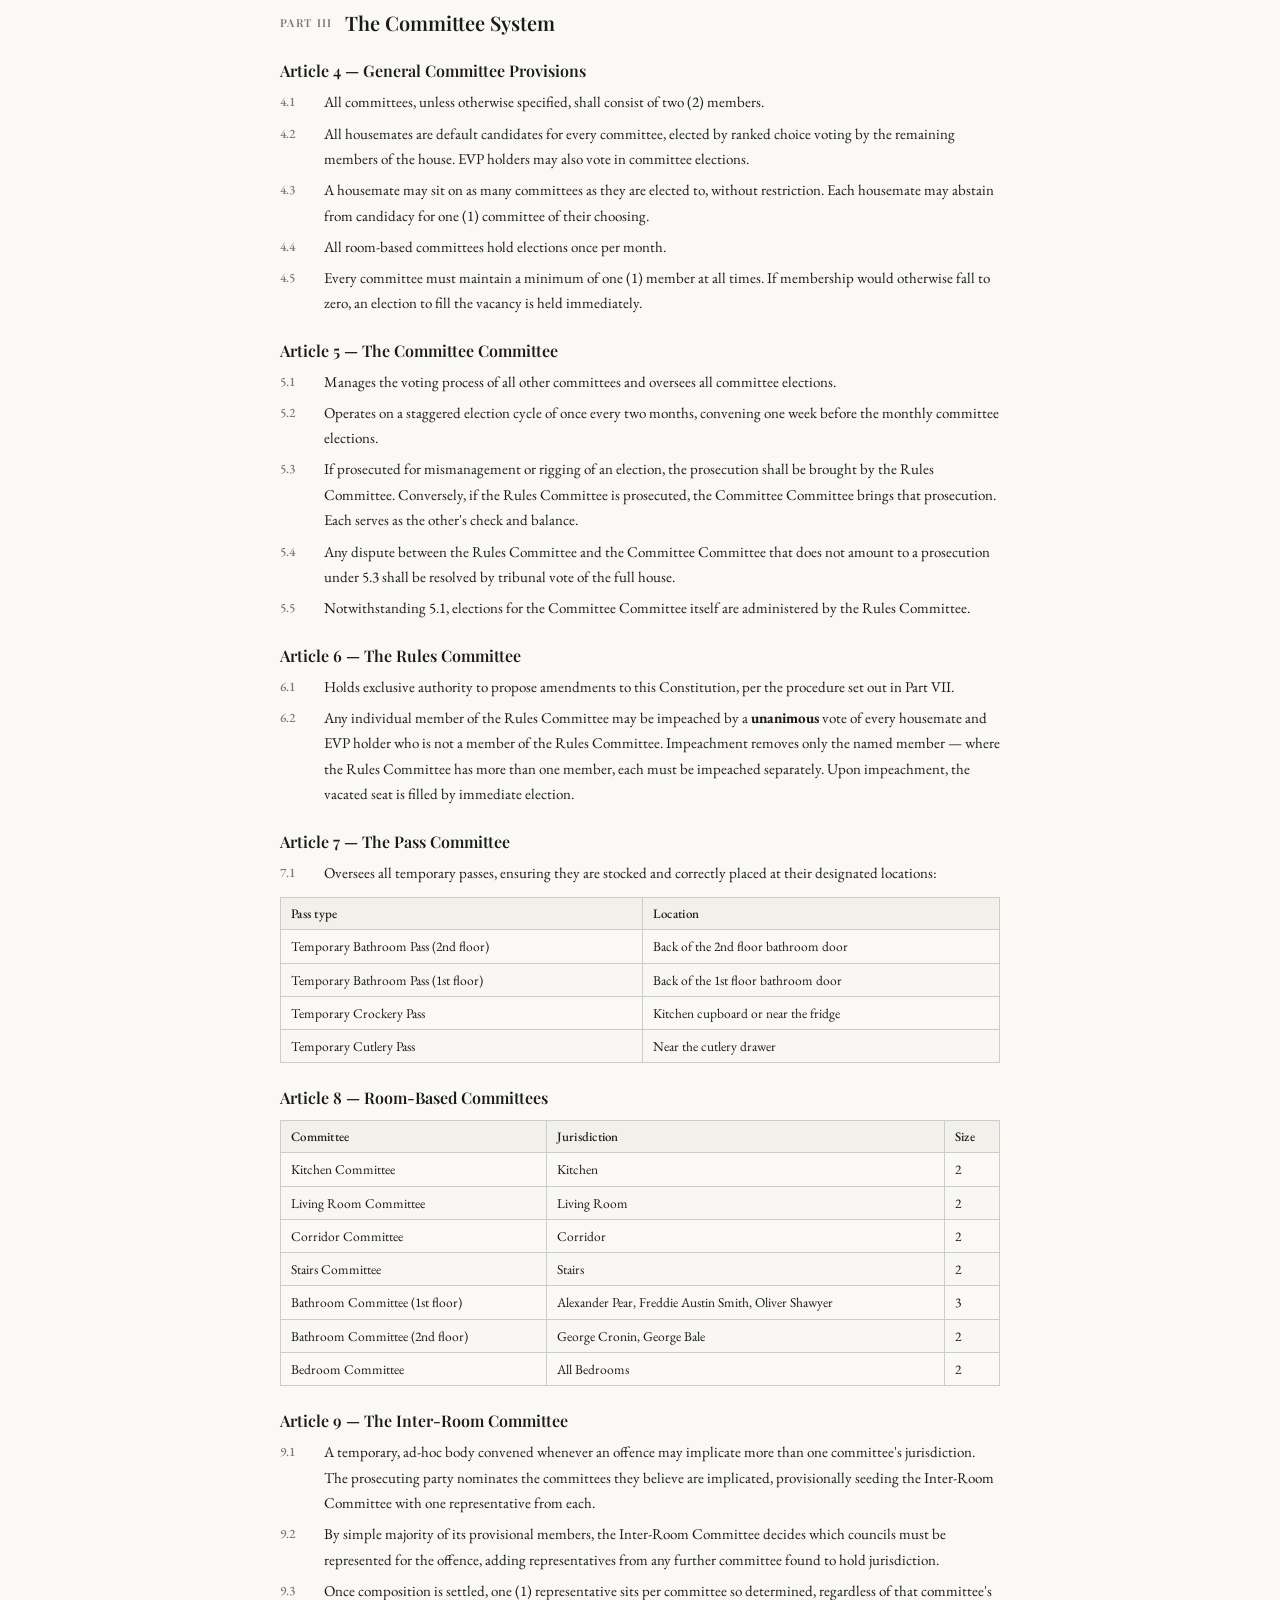
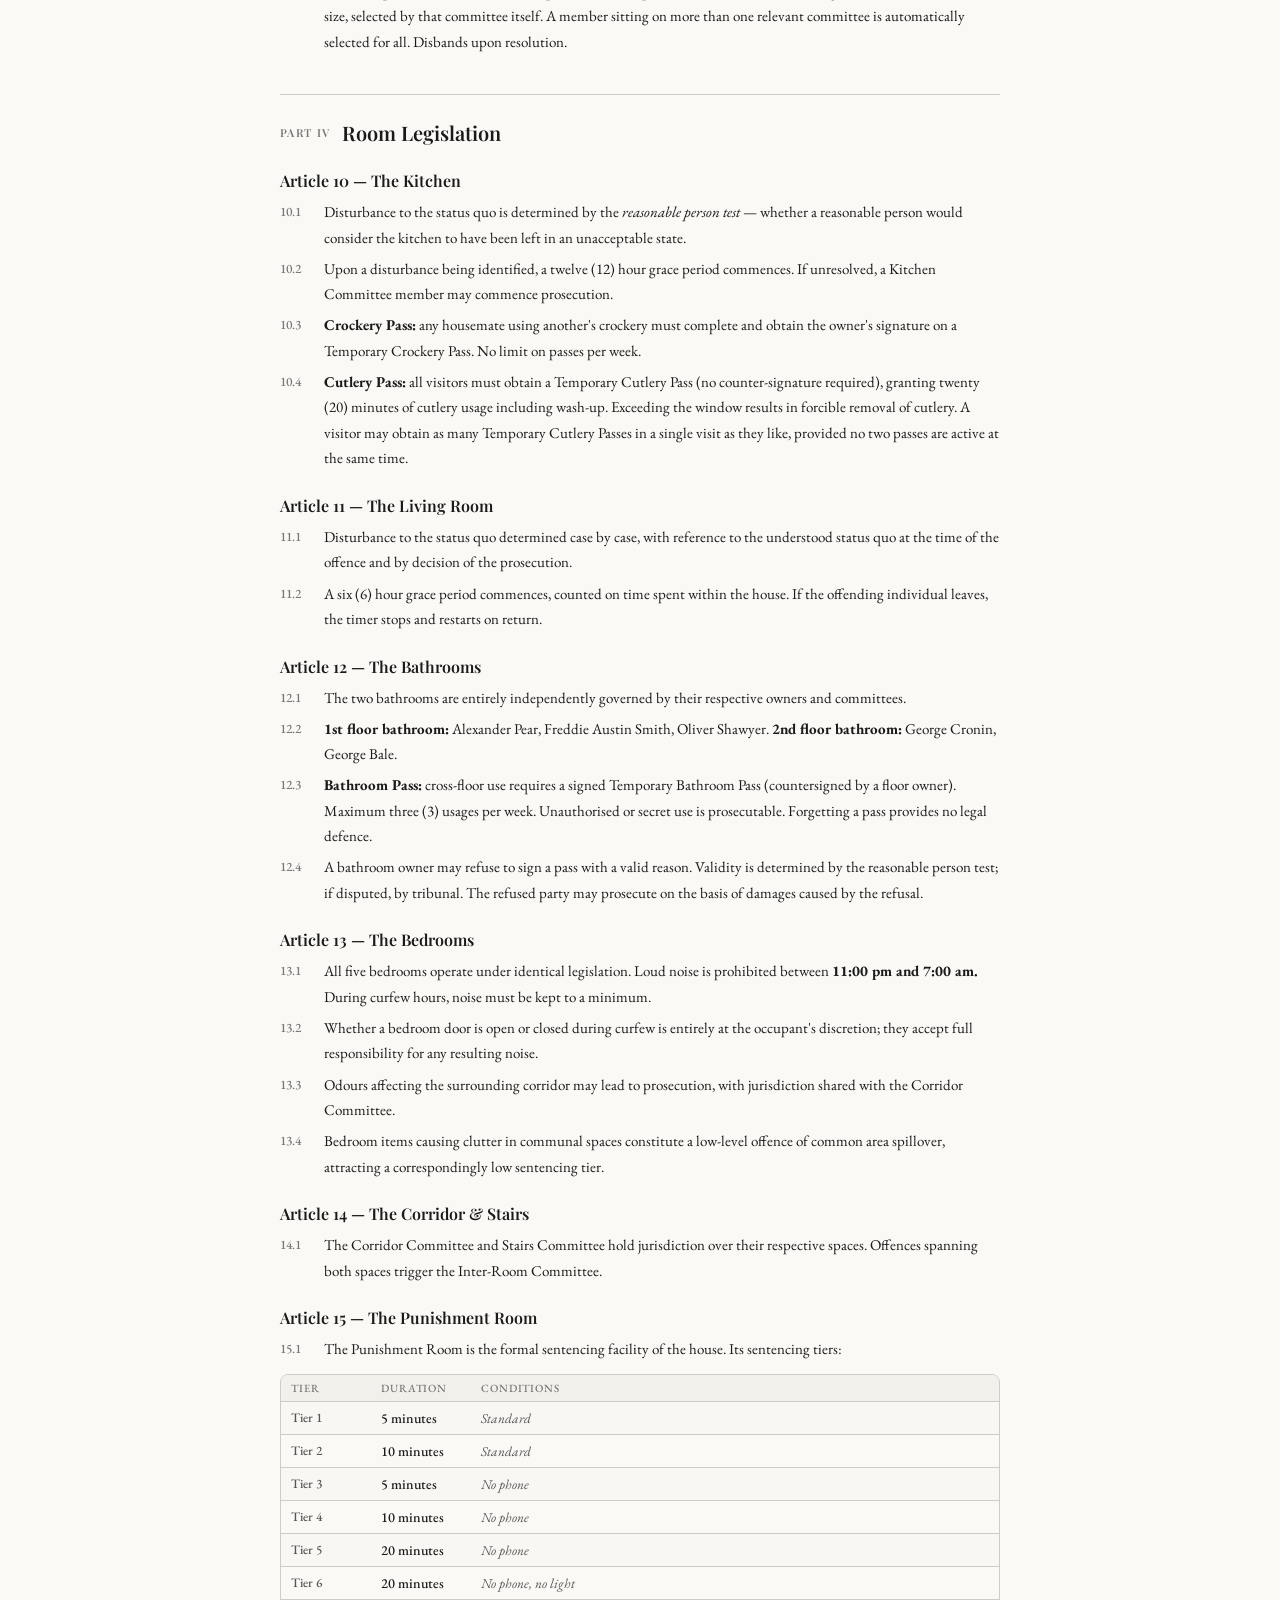
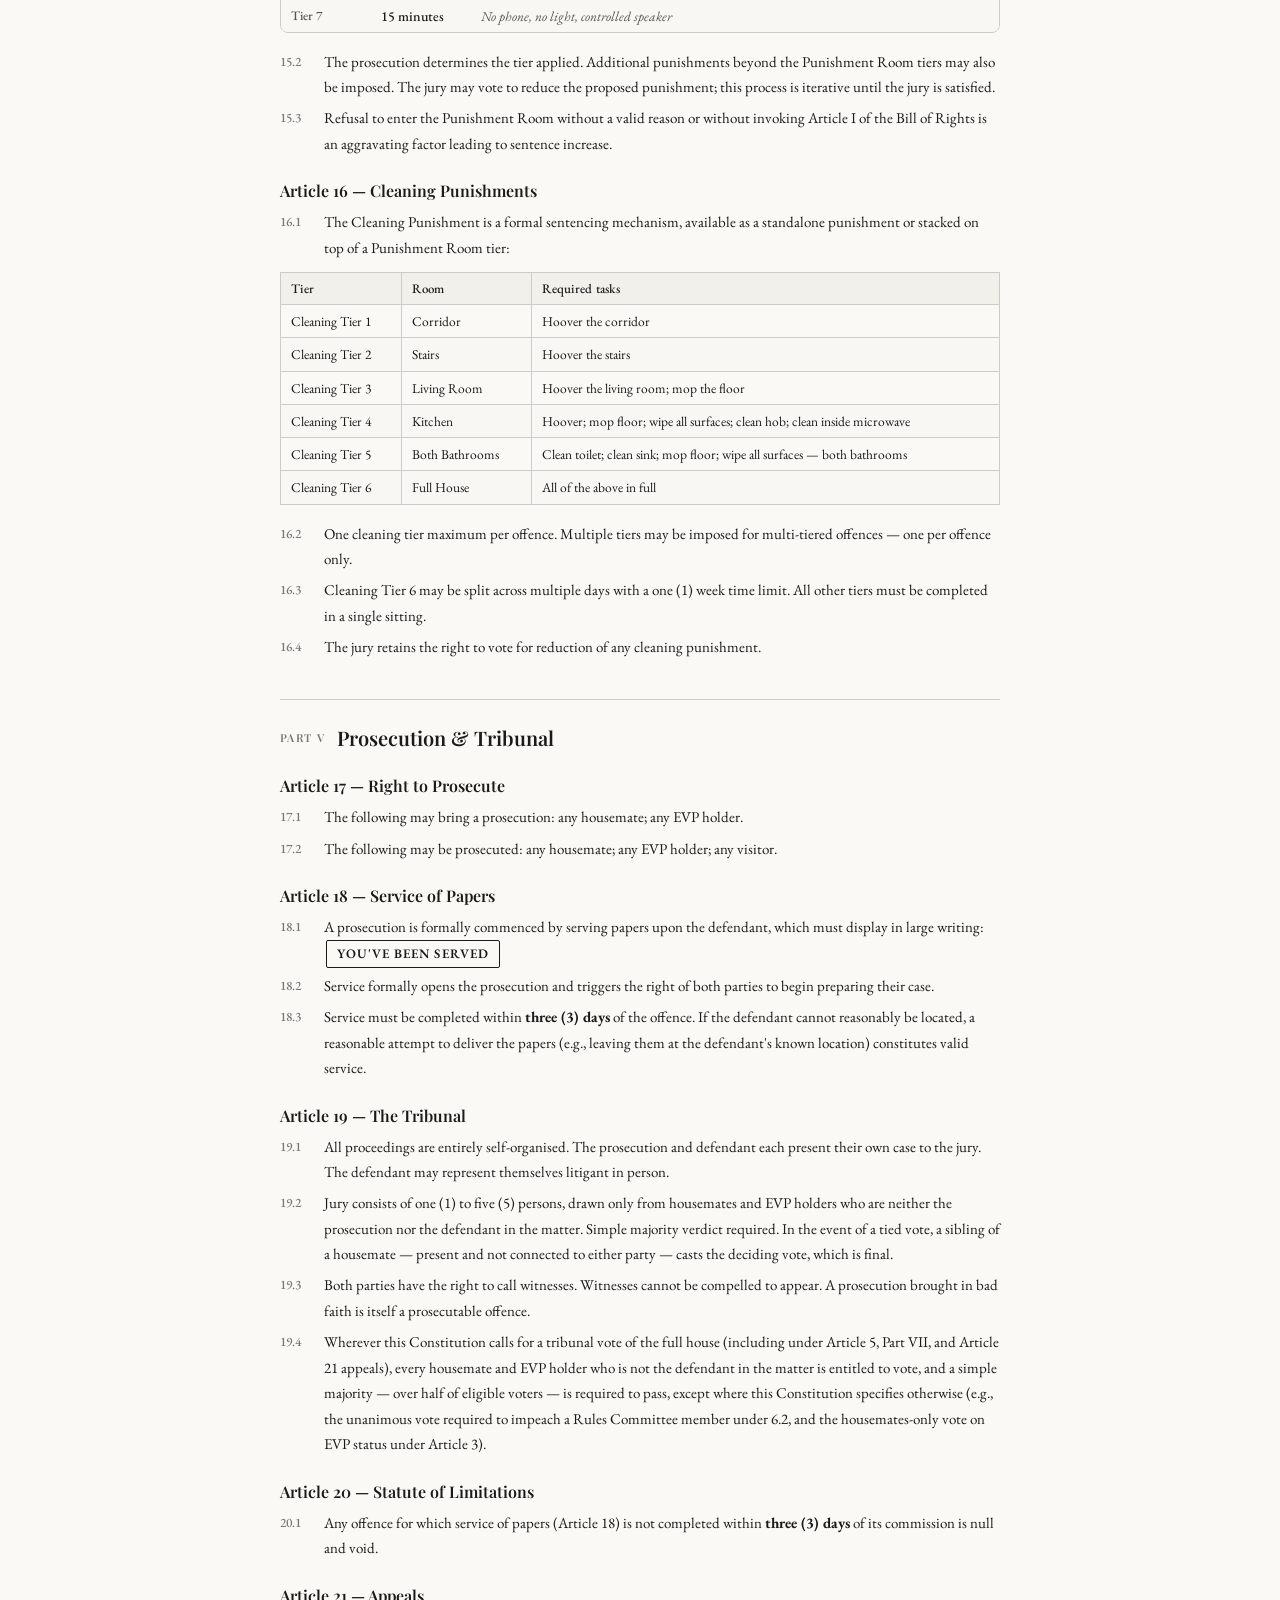
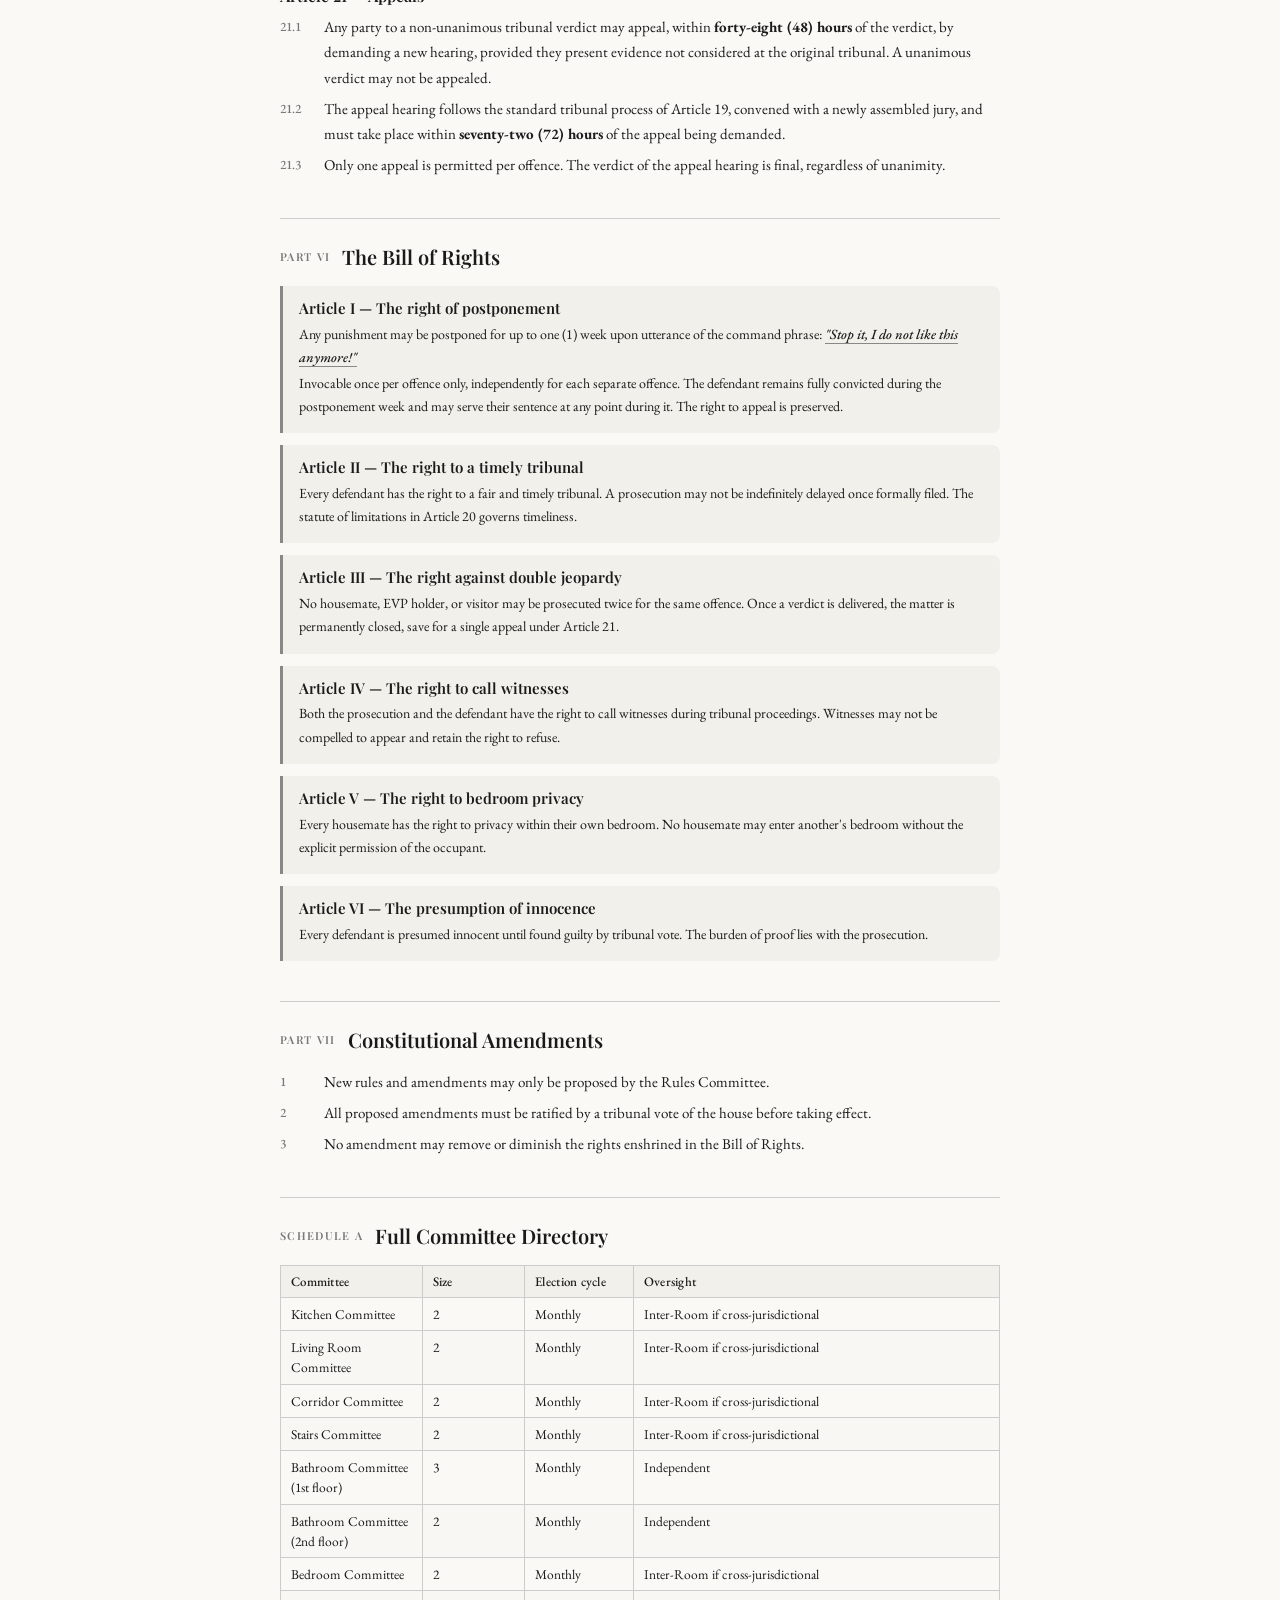
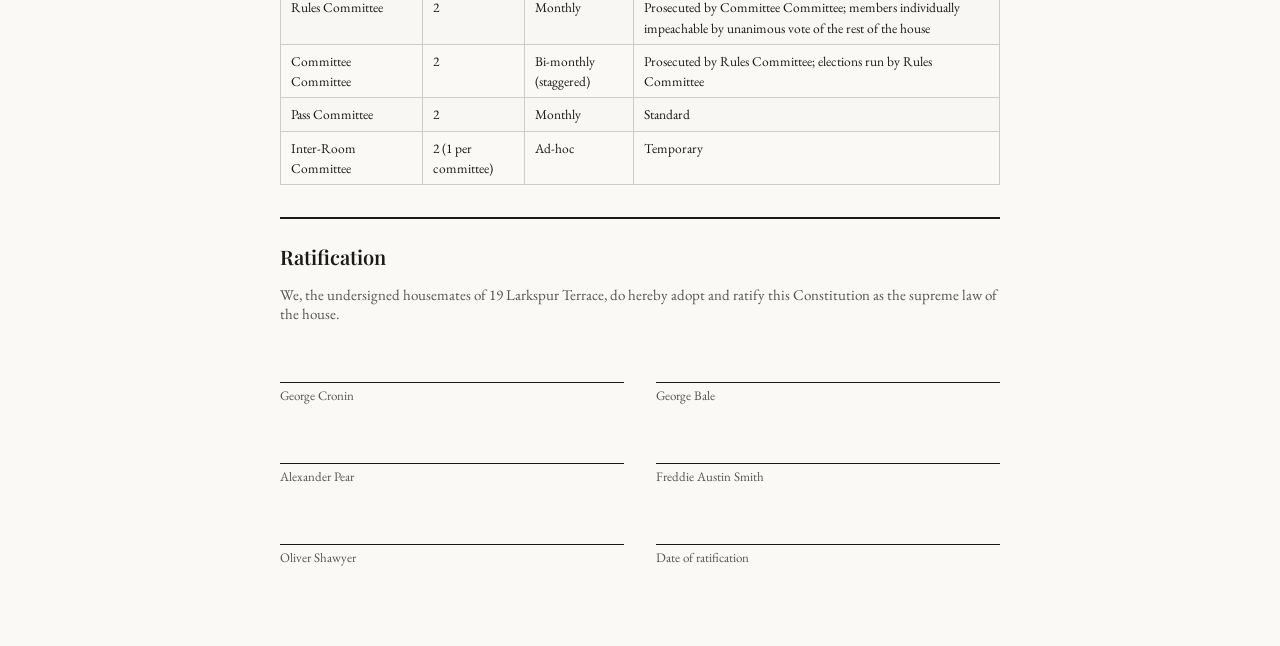
==== commit 5b4cca4b: "Fix impeachment scope, dedupe amendment clauses, redesign Inter-Room Committee - 6.2 (formerly 6.3) " ====
--- a/index.html
+++ b/index.html
@@ -324,9 +324,8 @@
   <div class="clause"><span class="clause-num">5.5</span><span>Notwithstanding 5.1, elections for the Committee Committee itself are administered by the Rules Committee.</span></div>
 
   <div class="article-title">Article 6 — The Rules Committee</div>
-  <div class="clause"><span class="clause-num">6.1</span><span>Holds exclusive authority to propose constitutional amendments and changes to the main contract.</span></div>
-  <div class="clause"><span class="clause-num">6.2</span><span>All proposed amendments must be ratified by a tribunal vote of the house before taking effect.</span></div>
-  <div class="clause"><span class="clause-num">6.3</span><span>The Rules Committee may be impeached by a <strong>unanimous</strong> vote of every housemate and EVP holder who is not a member of the Rules Committee. Upon impeachment, the impeached member's seat is vacated and a new election is held immediately to fill it.</span></div>
+  <div class="clause"><span class="clause-num">6.1</span><span>Holds exclusive authority to propose amendments to this Constitution, per the procedure set out in Part VII.</span></div>
+  <div class="clause"><span class="clause-num">6.2</span><span>Any individual member of the Rules Committee may be impeached by a <strong>unanimous</strong> vote of every housemate and EVP holder who is not a member of the Rules Committee. Impeachment removes only the named member — where the Rules Committee has more than one member, each must be impeached separately. Upon impeachment, the vacated seat is filled by immediate election.</span></div>
 
   <div class="article-title">Article 7 — The Pass Committee</div>
   <div class="clause"><span class="clause-num">7.1</span><span>Oversees all temporary passes, ensuring they are stocked and correctly placed at their designated locations:</span></div>
@@ -355,8 +354,9 @@
   </table>
 
   <div class="article-title">Article 9 — The Inter-Room Committee</div>
-  <div class="clause"><span class="clause-num">9.1</span><span>A temporary, ad-hoc body convened only when an offence spans rooms where no single committee holds full jurisdiction.</span></div>
-  <div class="clause"><span class="clause-num">9.2</span><span>Composed of one (1) representative from each relevant committee, regardless of that committee's size. If a member sits on both relevant committees, they are automatically selected. Disbands upon resolution.</span></div>
+  <div class="clause"><span class="clause-num">9.1</span><span>A temporary, ad-hoc body convened whenever an offence may implicate more than one committee's jurisdiction. The prosecuting party nominates the committees they believe are implicated, provisionally seeding the Inter-Room Committee with one representative from each.</span></div>
+  <div class="clause"><span class="clause-num">9.2</span><span>By simple majority of its provisional members, the Inter-Room Committee decides which councils must be represented for the offence, adding representatives from any further committee found to hold jurisdiction.</span></div>
+  <div class="clause"><span class="clause-num">9.3</span><span>Once composition is settled, one (1) representative sits per committee so determined, regardless of that committee's size, selected by that committee itself. A member sitting on more than one relevant committee is automatically selected for all. Disbands upon resolution.</span></div>
 
   <div id="p4" class="part-header">
     <span class="part-number">Part IV</span>
@@ -438,7 +438,7 @@
   <div class="clause"><span class="clause-num">19.1</span><span>All proceedings are entirely self-organised. The prosecution and defendant each present their own case to the jury. The defendant may represent themselves litigant in person.</span></div>
   <div class="clause"><span class="clause-num">19.2</span><span>Jury consists of one (1) to five (5) persons, drawn only from housemates and EVP holders who are neither the prosecution nor the defendant in the matter. Simple majority verdict required. In the event of a tied vote, a sibling of a housemate — present and not connected to either party — casts the deciding vote, which is final.</span></div>
   <div class="clause"><span class="clause-num">19.3</span><span>Both parties have the right to call witnesses. Witnesses cannot be compelled to appear. A prosecution brought in bad faith is itself a prosecutable offence.</span></div>
-  <div class="clause"><span class="clause-num">19.4</span><span>Wherever this Constitution calls for a tribunal vote of the full house (including under Articles 5, 6, and 21), every housemate and EVP holder who is not the defendant in the matter is entitled to vote, and a simple majority — over half of eligible voters — is required to pass, except where this Constitution specifies otherwise (e.g., the unanimous vote required to impeach the Rules Committee under 6.3, and the housemates-only vote on EVP status under Article 3).</span></div>
+  <div class="clause"><span class="clause-num">19.4</span><span>Wherever this Constitution calls for a tribunal vote of the full house (including under Article 5, Part VII, and Article 21 appeals), every housemate and EVP holder who is not the defendant in the matter is entitled to vote, and a simple majority — over half of eligible voters — is required to pass, except where this Constitution specifies otherwise (e.g., the unanimous vote required to impeach a Rules Committee member under 6.2, and the housemates-only vote on EVP status under Article 3).</span></div>
 
   <div class="article-title">Article 20 — Statute of Limitations</div>
   <div class="clause"><span class="clause-num">20.1</span><span>Any offence for which service of papers (Article 18) is not completed within <strong>three (3) days</strong> of its commission is null and void.</span></div>
@@ -506,8 +506,8 @@
       <tr><td>Bathroom Committee (1st floor)</td><td>3</td><td>Monthly</td><td>Independent</td></tr>
       <tr><td>Bathroom Committee (2nd floor)</td><td>2</td><td>Monthly</td><td>Independent</td></tr>
       <tr><td>Bedroom Committee</td><td>2</td><td>Monthly</td><td>Inter-Room if cross-jurisdictional</td></tr>
-      <tr><td>Rules Committee</td><td>2</td><td>Monthly</td><td>Prosecuted by Committee Committee</td></tr>
-      <tr><td>Committee Committee</td><td>2</td><td>Bi-monthly (staggered)</td><td>Prosecuted by Rules Committee</td></tr>
+      <tr><td>Rules Committee</td><td>2</td><td>Monthly</td><td>Prosecuted by Committee Committee; members individually impeachable by unanimous vote of the rest of the house</td></tr>
+      <tr><td>Committee Committee</td><td>2</td><td>Bi-monthly (staggered)</td><td>Prosecuted by Rules Committee; elections run by Rules Committee</td></tr>
       <tr><td>Pass Committee</td><td>2</td><td>Monthly</td><td>Standard</td></tr>
       <tr><td>Inter-Room Committee</td><td>2 (1 per committee)</td><td>Ad-hoc</td><td>Temporary</td></tr>
     </tbody>
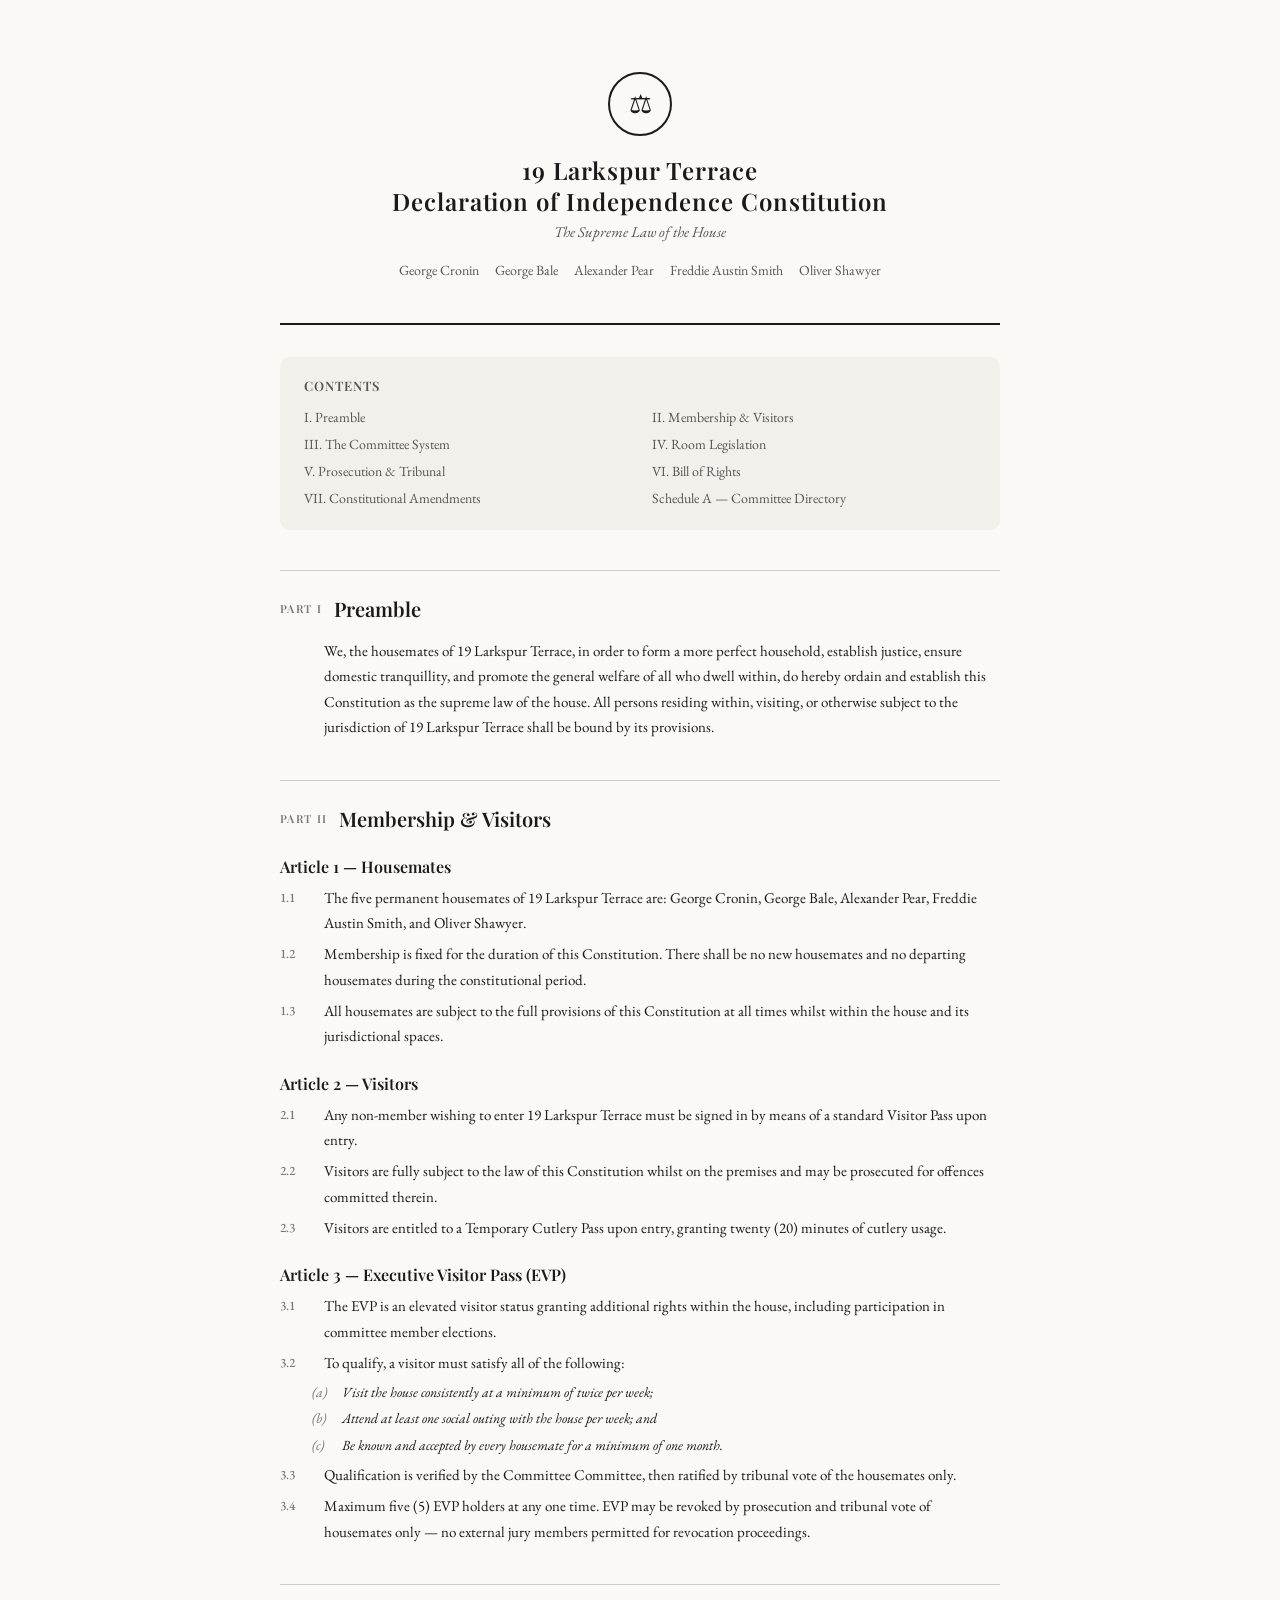
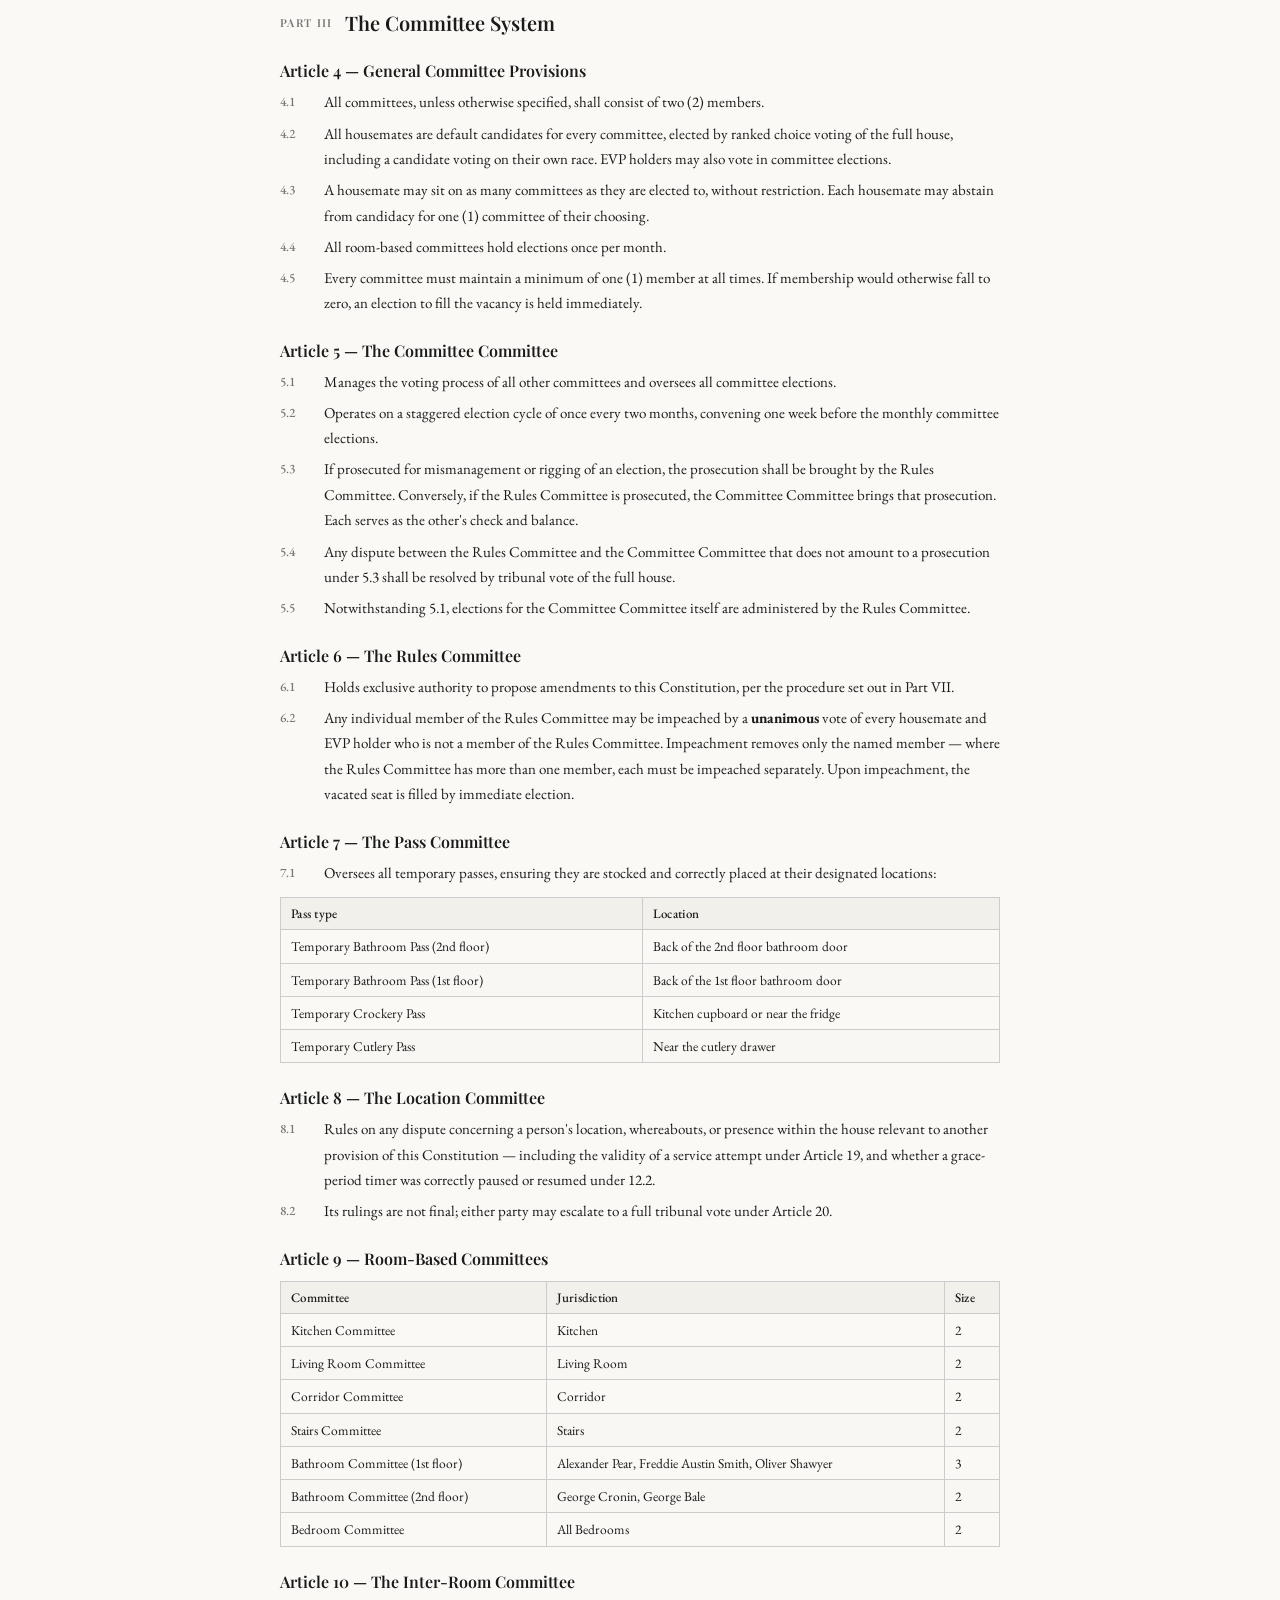
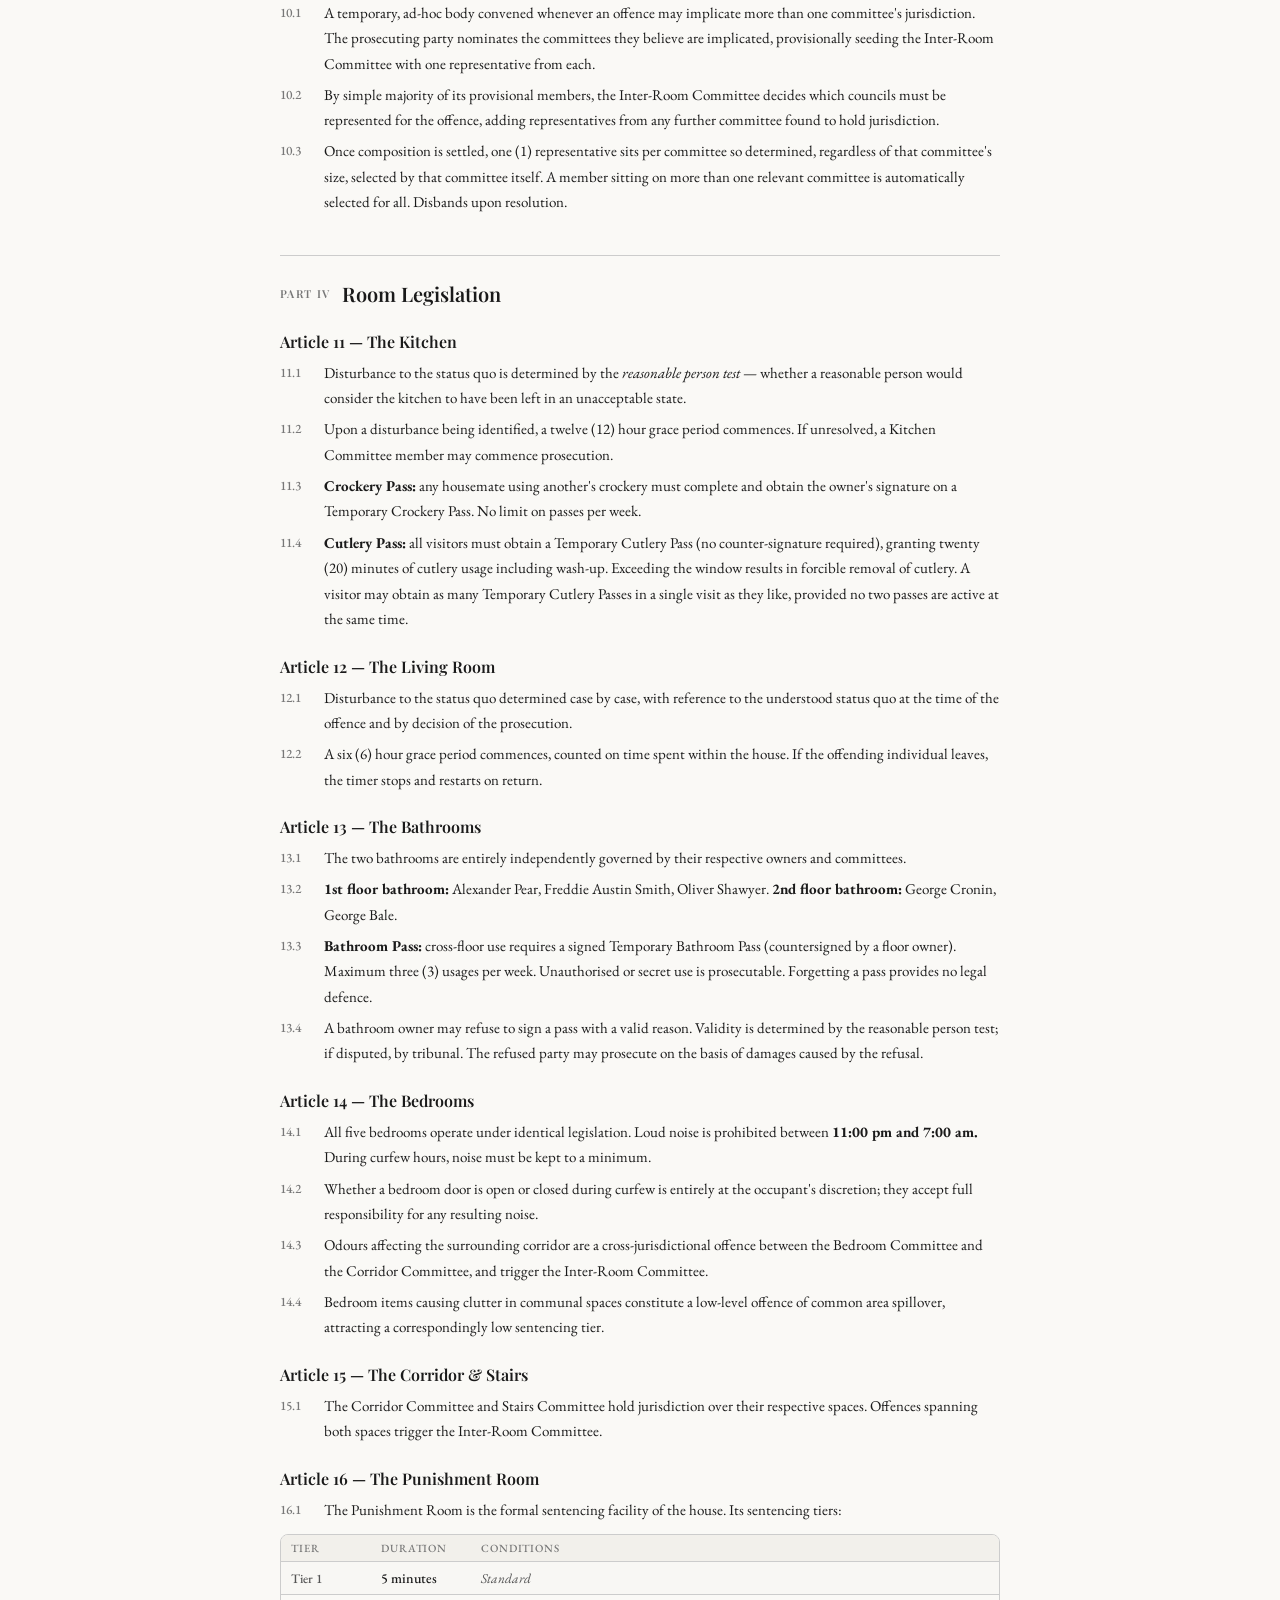
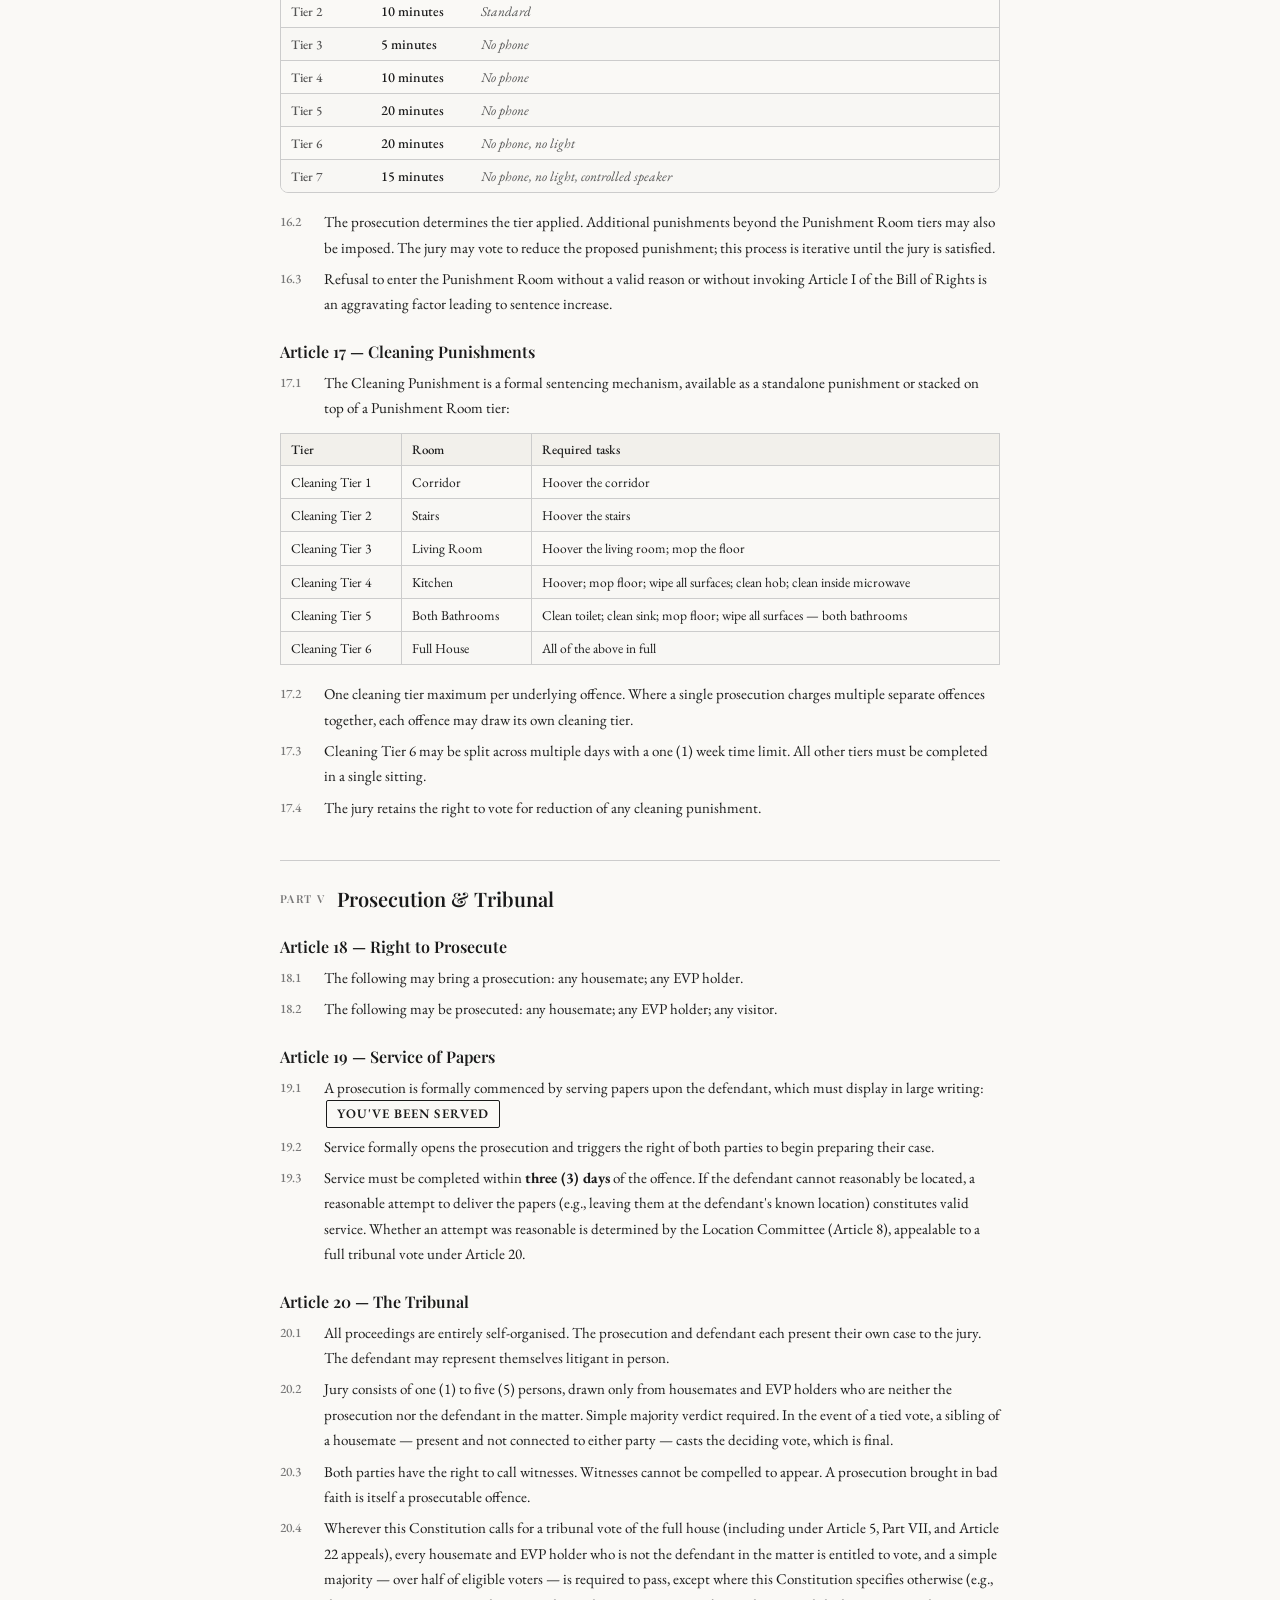
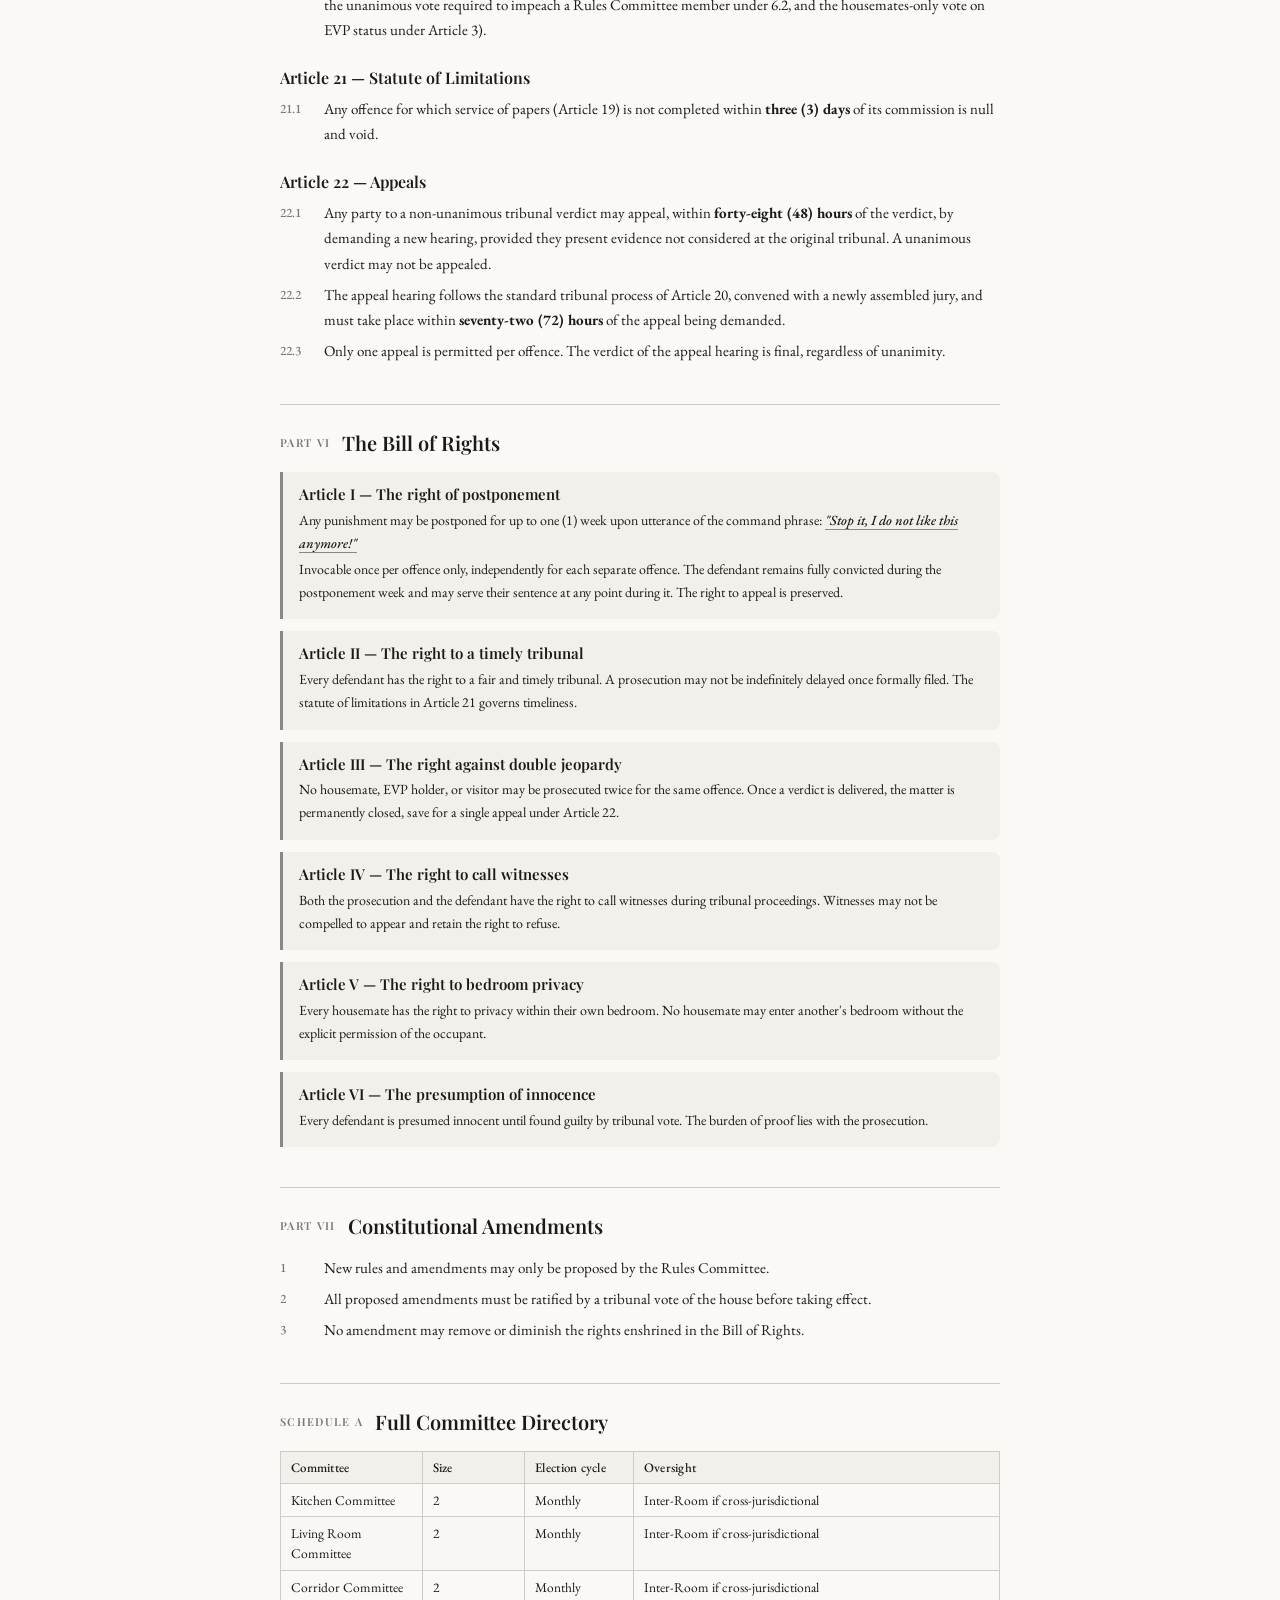
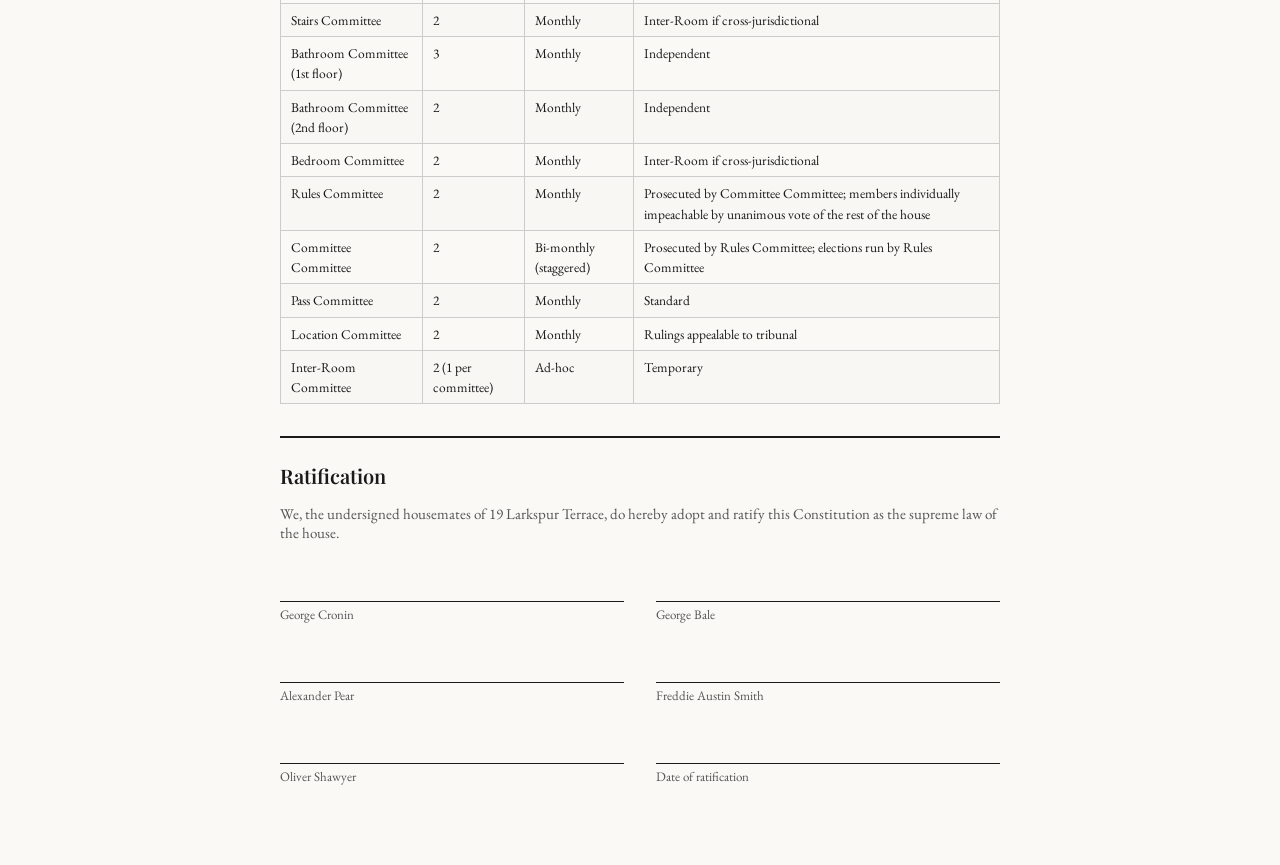
==== commit d173e04d: "Add the Location Committee; align odour and cleaning-tier clauses - New Article 8 (Location Committe" ====
--- a/index.html
+++ b/index.html
@@ -311,7 +311,7 @@
 
   <div class="article-title">Article 4 — General Committee Provisions</div>
   <div class="clause"><span class="clause-num">4.1</span><span>All committees, unless otherwise specified, shall consist of two (2) members.</span></div>
-  <div class="clause"><span class="clause-num">4.2</span><span>All housemates are default candidates for every committee, elected by ranked choice voting by the remaining members of the house. EVP holders may also vote in committee elections.</span></div>
+  <div class="clause"><span class="clause-num">4.2</span><span>All housemates are default candidates for every committee, elected by ranked choice voting of the full house, including a candidate voting on their own race. EVP holders may also vote in committee elections.</span></div>
   <div class="clause"><span class="clause-num">4.3</span><span>A housemate may sit on as many committees as they are elected to, without restriction. Each housemate may abstain from candidacy for one (1) committee of their choosing.</span></div>
   <div class="clause"><span class="clause-num">4.4</span><span>All room-based committees hold elections once per month.</span></div>
   <div class="clause"><span class="clause-num">4.5</span><span>Every committee must maintain a minimum of one (1) member at all times. If membership would otherwise fall to zero, an election to fill the vacancy is held immediately.</span></div>
@@ -339,7 +339,11 @@
     </tbody>
   </table>
 
-  <div class="article-title">Article 8 — Room-Based Committees</div>
+  <div class="article-title">Article 8 — The Location Committee</div>
+  <div class="clause"><span class="clause-num">8.1</span><span>Rules on any dispute concerning a person's location, whereabouts, or presence within the house relevant to another provision of this Constitution — including the validity of a service attempt under Article 19, and whether a grace-period timer was correctly paused or resumed under 12.2.</span></div>
+  <div class="clause"><span class="clause-num">8.2</span><span>Its rulings are not final; either party may escalate to a full tribunal vote under Article 20.</span></div>
+
+  <div class="article-title">Article 9 — Room-Based Committees</div>
   <table class="constitution-table">
     <thead><tr><th>Committee</th><th>Jurisdiction</th><th>Size</th></tr></thead>
     <tbody>
@@ -353,43 +357,43 @@
     </tbody>
   </table>
 
-  <div class="article-title">Article 9 — The Inter-Room Committee</div>
-  <div class="clause"><span class="clause-num">9.1</span><span>A temporary, ad-hoc body convened whenever an offence may implicate more than one committee's jurisdiction. The prosecuting party nominates the committees they believe are implicated, provisionally seeding the Inter-Room Committee with one representative from each.</span></div>
-  <div class="clause"><span class="clause-num">9.2</span><span>By simple majority of its provisional members, the Inter-Room Committee decides which councils must be represented for the offence, adding representatives from any further committee found to hold jurisdiction.</span></div>
-  <div class="clause"><span class="clause-num">9.3</span><span>Once composition is settled, one (1) representative sits per committee so determined, regardless of that committee's size, selected by that committee itself. A member sitting on more than one relevant committee is automatically selected for all. Disbands upon resolution.</span></div>
+  <div class="article-title">Article 10 — The Inter-Room Committee</div>
+  <div class="clause"><span class="clause-num">10.1</span><span>A temporary, ad-hoc body convened whenever an offence may implicate more than one committee's jurisdiction. The prosecuting party nominates the committees they believe are implicated, provisionally seeding the Inter-Room Committee with one representative from each.</span></div>
+  <div class="clause"><span class="clause-num">10.2</span><span>By simple majority of its provisional members, the Inter-Room Committee decides which councils must be represented for the offence, adding representatives from any further committee found to hold jurisdiction.</span></div>
+  <div class="clause"><span class="clause-num">10.3</span><span>Once composition is settled, one (1) representative sits per committee so determined, regardless of that committee's size, selected by that committee itself. A member sitting on more than one relevant committee is automatically selected for all. Disbands upon resolution.</span></div>
 
   <div id="p4" class="part-header">
     <span class="part-number">Part IV</span>
     <h2 class="part-title">Room Legislation</h2>
   </div>
 
-  <div class="article-title">Article 10 — The Kitchen</div>
-  <div class="clause"><span class="clause-num">10.1</span><span>Disturbance to the status quo is determined by the <em>reasonable person test</em> — whether a reasonable person would consider the kitchen to have been left in an unacceptable state.</span></div>
-  <div class="clause"><span class="clause-num">10.2</span><span>Upon a disturbance being identified, a twelve (12) hour grace period commences. If unresolved, a Kitchen Committee member may commence prosecution.</span></div>
-  <div class="clause"><span class="clause-num">10.3</span><span><strong>Crockery Pass:</strong> any housemate using another's crockery must complete and obtain the owner's signature on a Temporary Crockery Pass. No limit on passes per week.</span></div>
-  <div class="clause"><span class="clause-num">10.4</span><span><strong>Cutlery Pass:</strong> all visitors must obtain a Temporary Cutlery Pass (no counter-signature required), granting twenty (20) minutes of cutlery usage including wash-up. Exceeding the window results in forcible removal of cutlery. A visitor may obtain as many Temporary Cutlery Passes in a single visit as they like, provided no two passes are active at the same time.</span></div>
-
-  <div class="article-title">Article 11 — The Living Room</div>
-  <div class="clause"><span class="clause-num">11.1</span><span>Disturbance to the status quo determined case by case, with reference to the understood status quo at the time of the offence and by decision of the prosecution.</span></div>
-  <div class="clause"><span class="clause-num">11.2</span><span>A six (6) hour grace period commences, counted on time spent within the house. If the offending individual leaves, the timer stops and restarts on return.</span></div>
-
-  <div class="article-title">Article 12 — The Bathrooms</div>
-  <div class="clause"><span class="clause-num">12.1</span><span>The two bathrooms are entirely independently governed by their respective owners and committees.</span></div>
-  <div class="clause"><span class="clause-num">12.2</span><span><strong>1st floor bathroom:</strong> Alexander Pear, Freddie Austin Smith, Oliver Shawyer. <strong>2nd floor bathroom:</strong> George Cronin, George Bale.</span></div>
-  <div class="clause"><span class="clause-num">12.3</span><span><strong>Bathroom Pass:</strong> cross-floor use requires a signed Temporary Bathroom Pass (countersigned by a floor owner). Maximum three (3) usages per week. Unauthorised or secret use is prosecutable. Forgetting a pass provides no legal defence.</span></div>
-  <div class="clause"><span class="clause-num">12.4</span><span>A bathroom owner may refuse to sign a pass with a valid reason. Validity is determined by the reasonable person test; if disputed, by tribunal. The refused party may prosecute on the basis of damages caused by the refusal.</span></div>
-
-  <div class="article-title">Article 13 — The Bedrooms</div>
-  <div class="clause"><span class="clause-num">13.1</span><span>All five bedrooms operate under identical legislation. Loud noise is prohibited between <strong>11:00 pm and 7:00 am.</strong> During curfew hours, noise must be kept to a minimum.</span></div>
-  <div class="clause"><span class="clause-num">13.2</span><span>Whether a bedroom door is open or closed during curfew is entirely at the occupant's discretion; they accept full responsibility for any resulting noise.</span></div>
-  <div class="clause"><span class="clause-num">13.3</span><span>Odours affecting the surrounding corridor may lead to prosecution, with jurisdiction shared with the Corridor Committee.</span></div>
-  <div class="clause"><span class="clause-num">13.4</span><span>Bedroom items causing clutter in communal spaces constitute a low-level offence of common area spillover, attracting a correspondingly low sentencing tier.</span></div>
-
-  <div class="article-title">Article 14 — The Corridor &amp; Stairs</div>
-  <div class="clause"><span class="clause-num">14.1</span><span>The Corridor Committee and Stairs Committee hold jurisdiction over their respective spaces. Offences spanning both spaces trigger the Inter-Room Committee.</span></div>
-
-  <div class="article-title">Article 15 — The Punishment Room</div>
-  <div class="clause"><span class="clause-num">15.1</span><span>The Punishment Room is the formal sentencing facility of the house. Its sentencing tiers:</span></div>
+  <div class="article-title">Article 11 — The Kitchen</div>
+  <div class="clause"><span class="clause-num">11.1</span><span>Disturbance to the status quo is determined by the <em>reasonable person test</em> — whether a reasonable person would consider the kitchen to have been left in an unacceptable state.</span></div>
+  <div class="clause"><span class="clause-num">11.2</span><span>Upon a disturbance being identified, a twelve (12) hour grace period commences. If unresolved, a Kitchen Committee member may commence prosecution.</span></div>
+  <div class="clause"><span class="clause-num">11.3</span><span><strong>Crockery Pass:</strong> any housemate using another's crockery must complete and obtain the owner's signature on a Temporary Crockery Pass. No limit on passes per week.</span></div>
+  <div class="clause"><span class="clause-num">11.4</span><span><strong>Cutlery Pass:</strong> all visitors must obtain a Temporary Cutlery Pass (no counter-signature required), granting twenty (20) minutes of cutlery usage including wash-up. Exceeding the window results in forcible removal of cutlery. A visitor may obtain as many Temporary Cutlery Passes in a single visit as they like, provided no two passes are active at the same time.</span></div>
+
+  <div class="article-title">Article 12 — The Living Room</div>
+  <div class="clause"><span class="clause-num">12.1</span><span>Disturbance to the status quo determined case by case, with reference to the understood status quo at the time of the offence and by decision of the prosecution.</span></div>
+  <div class="clause"><span class="clause-num">12.2</span><span>A six (6) hour grace period commences, counted on time spent within the house. If the offending individual leaves, the timer stops and restarts on return.</span></div>
+
+  <div class="article-title">Article 13 — The Bathrooms</div>
+  <div class="clause"><span class="clause-num">13.1</span><span>The two bathrooms are entirely independently governed by their respective owners and committees.</span></div>
+  <div class="clause"><span class="clause-num">13.2</span><span><strong>1st floor bathroom:</strong> Alexander Pear, Freddie Austin Smith, Oliver Shawyer. <strong>2nd floor bathroom:</strong> George Cronin, George Bale.</span></div>
+  <div class="clause"><span class="clause-num">13.3</span><span><strong>Bathroom Pass:</strong> cross-floor use requires a signed Temporary Bathroom Pass (countersigned by a floor owner). Maximum three (3) usages per week. Unauthorised or secret use is prosecutable. Forgetting a pass provides no legal defence.</span></div>
+  <div class="clause"><span class="clause-num">13.4</span><span>A bathroom owner may refuse to sign a pass with a valid reason. Validity is determined by the reasonable person test; if disputed, by tribunal. The refused party may prosecute on the basis of damages caused by the refusal.</span></div>
+
+  <div class="article-title">Article 14 — The Bedrooms</div>
+  <div class="clause"><span class="clause-num">14.1</span><span>All five bedrooms operate under identical legislation. Loud noise is prohibited between <strong>11:00 pm and 7:00 am.</strong> During curfew hours, noise must be kept to a minimum.</span></div>
+  <div class="clause"><span class="clause-num">14.2</span><span>Whether a bedroom door is open or closed during curfew is entirely at the occupant's discretion; they accept full responsibility for any resulting noise.</span></div>
+  <div class="clause"><span class="clause-num">14.3</span><span>Odours affecting the surrounding corridor are a cross-jurisdictional offence between the Bedroom Committee and the Corridor Committee, and trigger the Inter-Room Committee.</span></div>
+  <div class="clause"><span class="clause-num">14.4</span><span>Bedroom items causing clutter in communal spaces constitute a low-level offence of common area spillover, attracting a correspondingly low sentencing tier.</span></div>
+
+  <div class="article-title">Article 15 — The Corridor &amp; Stairs</div>
+  <div class="clause"><span class="clause-num">15.1</span><span>The Corridor Committee and Stairs Committee hold jurisdiction over their respective spaces. Offences spanning both spaces trigger the Inter-Room Committee.</span></div>
+
+  <div class="article-title">Article 16 — The Punishment Room</div>
+  <div class="clause"><span class="clause-num">16.1</span><span>The Punishment Room is the formal sentencing facility of the house. Its sentencing tiers:</span></div>
   <div class="tiers-wrap">
     <div class="tiers-header"><span>Tier</span><span>Duration</span><span>Conditions</span></div>
     <div class="punishment-tier"><span class="tier-badge">Tier 1</span><span class="tier-duration">5 minutes</span><span class="tier-conditions">Standard</span></div>
@@ -400,11 +404,11 @@
     <div class="punishment-tier"><span class="tier-badge">Tier 6</span><span class="tier-duration">20 minutes</span><span class="tier-conditions">No phone, no light</span></div>
     <div class="punishment-tier"><span class="tier-badge">Tier 7</span><span class="tier-duration">15 minutes</span><span class="tier-conditions">No phone, no light, controlled speaker</span></div>
   </div>
-  <div class="clause"><span class="clause-num">15.2</span><span>The prosecution determines the tier applied. Additional punishments beyond the Punishment Room tiers may also be imposed. The jury may vote to reduce the proposed punishment; this process is iterative until the jury is satisfied.</span></div>
-  <div class="clause"><span class="clause-num">15.3</span><span>Refusal to enter the Punishment Room without a valid reason or without invoking Article I of the Bill of Rights is an aggravating factor leading to sentence increase.</span></div>
-
-  <div class="article-title">Article 16 — Cleaning Punishments</div>
-  <div class="clause"><span class="clause-num">16.1</span><span>The Cleaning Punishment is a formal sentencing mechanism, available as a standalone punishment or stacked on top of a Punishment Room tier:</span></div>
+  <div class="clause"><span class="clause-num">16.2</span><span>The prosecution determines the tier applied. Additional punishments beyond the Punishment Room tiers may also be imposed. The jury may vote to reduce the proposed punishment; this process is iterative until the jury is satisfied.</span></div>
+  <div class="clause"><span class="clause-num">16.3</span><span>Refusal to enter the Punishment Room without a valid reason or without invoking Article I of the Bill of Rights is an aggravating factor leading to sentence increase.</span></div>
+
+  <div class="article-title">Article 17 — Cleaning Punishments</div>
+  <div class="clause"><span class="clause-num">17.1</span><span>The Cleaning Punishment is a formal sentencing mechanism, available as a standalone punishment or stacked on top of a Punishment Room tier:</span></div>
   <table class="constitution-table">
     <thead><tr><th>Tier</th><th>Room</th><th>Required tasks</th></tr></thead>
     <tbody>
@@ -416,37 +420,37 @@
       <tr><td>Cleaning Tier 6</td><td>Full House</td><td>All of the above in full</td></tr>
     </tbody>
   </table>
-  <div class="clause"><span class="clause-num">16.2</span><span>One cleaning tier maximum per offence. Multiple tiers may be imposed for multi-tiered offences — one per offence only.</span></div>
-  <div class="clause"><span class="clause-num">16.3</span><span>Cleaning Tier 6 may be split across multiple days with a one (1) week time limit. All other tiers must be completed in a single sitting.</span></div>
-  <div class="clause"><span class="clause-num">16.4</span><span>The jury retains the right to vote for reduction of any cleaning punishment.</span></div>
+  <div class="clause"><span class="clause-num">17.2</span><span>One cleaning tier maximum per underlying offence. Where a single prosecution charges multiple separate offences together, each offence may draw its own cleaning tier.</span></div>
+  <div class="clause"><span class="clause-num">17.3</span><span>Cleaning Tier 6 may be split across multiple days with a one (1) week time limit. All other tiers must be completed in a single sitting.</span></div>
+  <div class="clause"><span class="clause-num">17.4</span><span>The jury retains the right to vote for reduction of any cleaning punishment.</span></div>
 
   <div id="p5" class="part-header">
     <span class="part-number">Part V</span>
     <h2 class="part-title">Prosecution &amp; Tribunal</h2>
   </div>
 
-  <div class="article-title">Article 17 — Right to Prosecute</div>
-  <div class="clause"><span class="clause-num">17.1</span><span>The following may bring a prosecution: any housemate; any EVP holder.</span></div>
-  <div class="clause"><span class="clause-num">17.2</span><span>The following may be prosecuted: any housemate; any EVP holder; any visitor.</span></div>
-
-  <div class="article-title">Article 18 — Service of Papers</div>
-  <div class="clause"><span class="clause-num">18.1</span><span>A prosecution is formally commenced by serving papers upon the defendant, which must display in large writing: <span class="served-badge">YOU'VE BEEN SERVED</span></span></div>
-  <div class="clause"><span class="clause-num">18.2</span><span>Service formally opens the prosecution and triggers the right of both parties to begin preparing their case.</span></div>
-  <div class="clause"><span class="clause-num">18.3</span><span>Service must be completed within <strong>three (3) days</strong> of the offence. If the defendant cannot reasonably be located, a reasonable attempt to deliver the papers (e.g., leaving them at the defendant's known location) constitutes valid service.</span></div>
-
-  <div class="article-title">Article 19 — The Tribunal</div>
-  <div class="clause"><span class="clause-num">19.1</span><span>All proceedings are entirely self-organised. The prosecution and defendant each present their own case to the jury. The defendant may represent themselves litigant in person.</span></div>
-  <div class="clause"><span class="clause-num">19.2</span><span>Jury consists of one (1) to five (5) persons, drawn only from housemates and EVP holders who are neither the prosecution nor the defendant in the matter. Simple majority verdict required. In the event of a tied vote, a sibling of a housemate — present and not connected to either party — casts the deciding vote, which is final.</span></div>
-  <div class="clause"><span class="clause-num">19.3</span><span>Both parties have the right to call witnesses. Witnesses cannot be compelled to appear. A prosecution brought in bad faith is itself a prosecutable offence.</span></div>
-  <div class="clause"><span class="clause-num">19.4</span><span>Wherever this Constitution calls for a tribunal vote of the full house (including under Article 5, Part VII, and Article 21 appeals), every housemate and EVP holder who is not the defendant in the matter is entitled to vote, and a simple majority — over half of eligible voters — is required to pass, except where this Constitution specifies otherwise (e.g., the unanimous vote required to impeach a Rules Committee member under 6.2, and the housemates-only vote on EVP status under Article 3).</span></div>
-
-  <div class="article-title">Article 20 — Statute of Limitations</div>
-  <div class="clause"><span class="clause-num">20.1</span><span>Any offence for which service of papers (Article 18) is not completed within <strong>three (3) days</strong> of its commission is null and void.</span></div>
-
-  <div class="article-title">Article 21 — Appeals</div>
-  <div class="clause"><span class="clause-num">21.1</span><span>Any party to a non-unanimous tribunal verdict may appeal, within <strong>forty-eight (48) hours</strong> of the verdict, by demanding a new hearing, provided they present evidence not considered at the original tribunal. A unanimous verdict may not be appealed.</span></div>
-  <div class="clause"><span class="clause-num">21.2</span><span>The appeal hearing follows the standard tribunal process of Article 19, convened with a newly assembled jury, and must take place within <strong>seventy-two (72) hours</strong> of the appeal being demanded.</span></div>
-  <div class="clause"><span class="clause-num">21.3</span><span>Only one appeal is permitted per offence. The verdict of the appeal hearing is final, regardless of unanimity.</span></div>
+  <div class="article-title">Article 18 — Right to Prosecute</div>
+  <div class="clause"><span class="clause-num">18.1</span><span>The following may bring a prosecution: any housemate; any EVP holder.</span></div>
+  <div class="clause"><span class="clause-num">18.2</span><span>The following may be prosecuted: any housemate; any EVP holder; any visitor.</span></div>
+
+  <div class="article-title">Article 19 — Service of Papers</div>
+  <div class="clause"><span class="clause-num">19.1</span><span>A prosecution is formally commenced by serving papers upon the defendant, which must display in large writing: <span class="served-badge">YOU'VE BEEN SERVED</span></span></div>
+  <div class="clause"><span class="clause-num">19.2</span><span>Service formally opens the prosecution and triggers the right of both parties to begin preparing their case.</span></div>
+  <div class="clause"><span class="clause-num">19.3</span><span>Service must be completed within <strong>three (3) days</strong> of the offence. If the defendant cannot reasonably be located, a reasonable attempt to deliver the papers (e.g., leaving them at the defendant's known location) constitutes valid service. Whether an attempt was reasonable is determined by the Location Committee (Article 8), appealable to a full tribunal vote under Article 20.</span></div>
+
+  <div class="article-title">Article 20 — The Tribunal</div>
+  <div class="clause"><span class="clause-num">20.1</span><span>All proceedings are entirely self-organised. The prosecution and defendant each present their own case to the jury. The defendant may represent themselves litigant in person.</span></div>
+  <div class="clause"><span class="clause-num">20.2</span><span>Jury consists of one (1) to five (5) persons, drawn only from housemates and EVP holders who are neither the prosecution nor the defendant in the matter. Simple majority verdict required. In the event of a tied vote, a sibling of a housemate — present and not connected to either party — casts the deciding vote, which is final.</span></div>
+  <div class="clause"><span class="clause-num">20.3</span><span>Both parties have the right to call witnesses. Witnesses cannot be compelled to appear. A prosecution brought in bad faith is itself a prosecutable offence.</span></div>
+  <div class="clause"><span class="clause-num">20.4</span><span>Wherever this Constitution calls for a tribunal vote of the full house (including under Article 5, Part VII, and Article 22 appeals), every housemate and EVP holder who is not the defendant in the matter is entitled to vote, and a simple majority — over half of eligible voters — is required to pass, except where this Constitution specifies otherwise (e.g., the unanimous vote required to impeach a Rules Committee member under 6.2, and the housemates-only vote on EVP status under Article 3).</span></div>
+
+  <div class="article-title">Article 21 — Statute of Limitations</div>
+  <div class="clause"><span class="clause-num">21.1</span><span>Any offence for which service of papers (Article 19) is not completed within <strong>three (3) days</strong> of its commission is null and void.</span></div>
+
+  <div class="article-title">Article 22 — Appeals</div>
+  <div class="clause"><span class="clause-num">22.1</span><span>Any party to a non-unanimous tribunal verdict may appeal, within <strong>forty-eight (48) hours</strong> of the verdict, by demanding a new hearing, provided they present evidence not considered at the original tribunal. A unanimous verdict may not be appealed.</span></div>
+  <div class="clause"><span class="clause-num">22.2</span><span>The appeal hearing follows the standard tribunal process of Article 20, convened with a newly assembled jury, and must take place within <strong>seventy-two (72) hours</strong> of the appeal being demanded.</span></div>
+  <div class="clause"><span class="clause-num">22.3</span><span>Only one appeal is permitted per offence. The verdict of the appeal hearing is final, regardless of unanimity.</span></div>
 
   <div id="p6" class="part-header">
     <span class="part-number">Part VI</span>
@@ -461,12 +465,12 @@
 
   <div class="bor-article">
     <div class="bor-article-title">Article II — The right to a timely tribunal</div>
-    <p>Every defendant has the right to a fair and timely tribunal. A prosecution may not be indefinitely delayed once formally filed. The statute of limitations in Article 20 governs timeliness.</p>
+    <p>Every defendant has the right to a fair and timely tribunal. A prosecution may not be indefinitely delayed once formally filed. The statute of limitations in Article 21 governs timeliness.</p>
   </div>
 
   <div class="bor-article">
     <div class="bor-article-title">Article III — The right against double jeopardy</div>
-    <p>No housemate, EVP holder, or visitor may be prosecuted twice for the same offence. Once a verdict is delivered, the matter is permanently closed, save for a single appeal under Article 21.</p>
+    <p>No housemate, EVP holder, or visitor may be prosecuted twice for the same offence. Once a verdict is delivered, the matter is permanently closed, save for a single appeal under Article 22.</p>
   </div>
 
   <div class="bor-article">
@@ -509,6 +513,7 @@
       <tr><td>Rules Committee</td><td>2</td><td>Monthly</td><td>Prosecuted by Committee Committee; members individually impeachable by unanimous vote of the rest of the house</td></tr>
       <tr><td>Committee Committee</td><td>2</td><td>Bi-monthly (staggered)</td><td>Prosecuted by Rules Committee; elections run by Rules Committee</td></tr>
       <tr><td>Pass Committee</td><td>2</td><td>Monthly</td><td>Standard</td></tr>
+      <tr><td>Location Committee</td><td>2</td><td>Monthly</td><td>Rulings appealable to tribunal</td></tr>
       <tr><td>Inter-Room Committee</td><td>2 (1 per committee)</td><td>Ad-hoc</td><td>Temporary</td></tr>
     </tbody>
   </table>
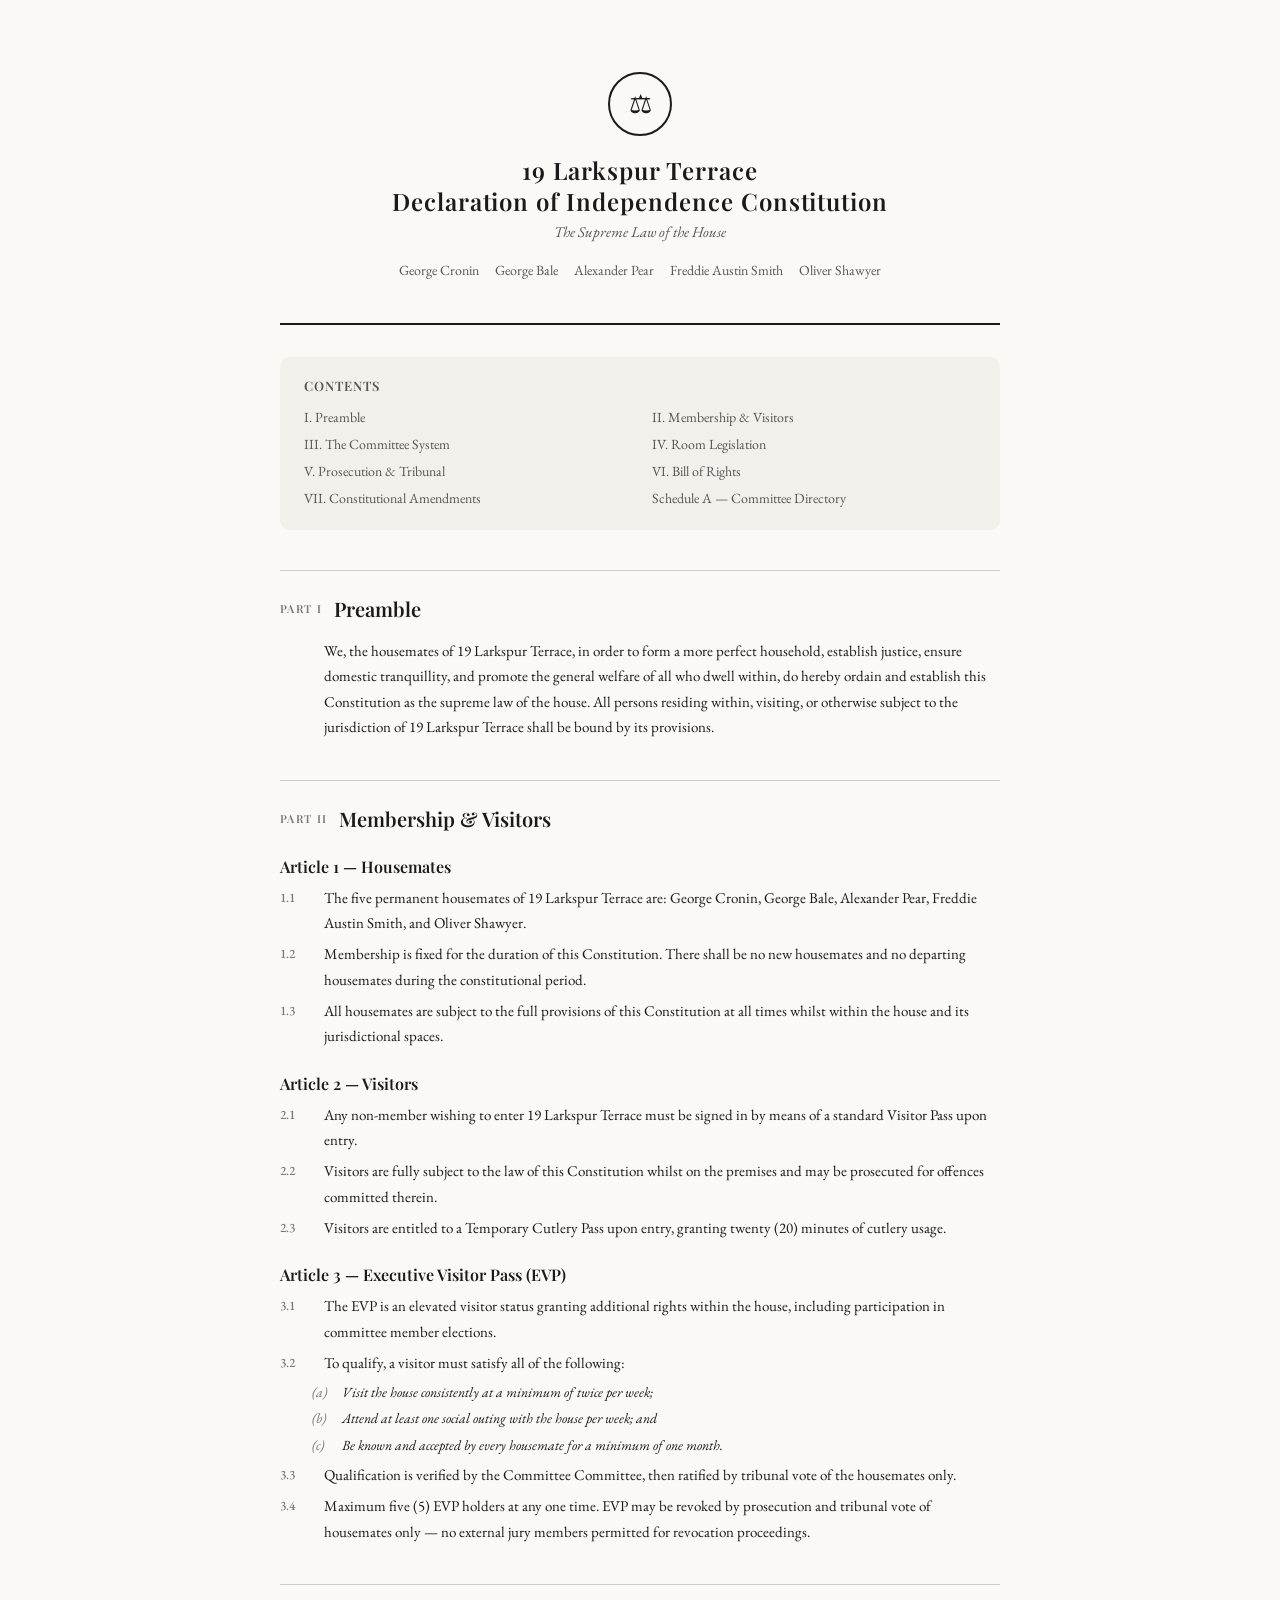
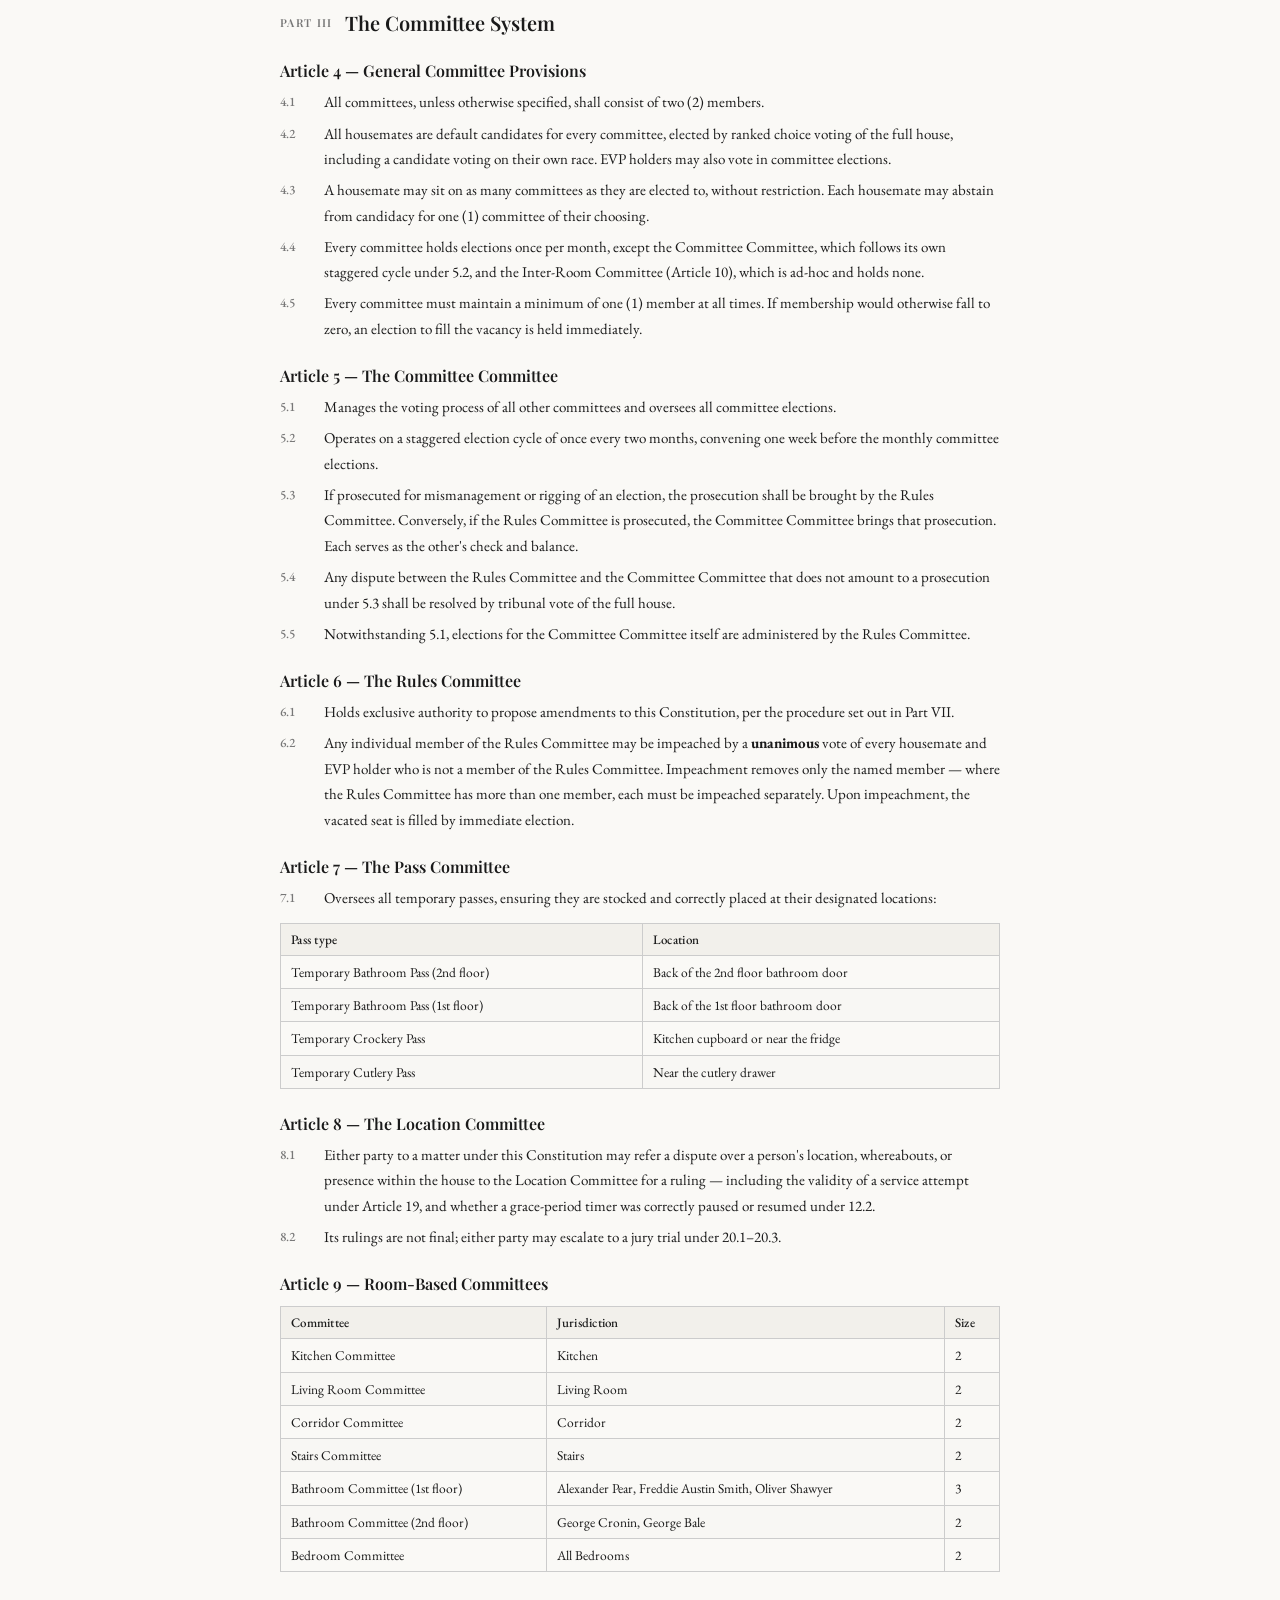
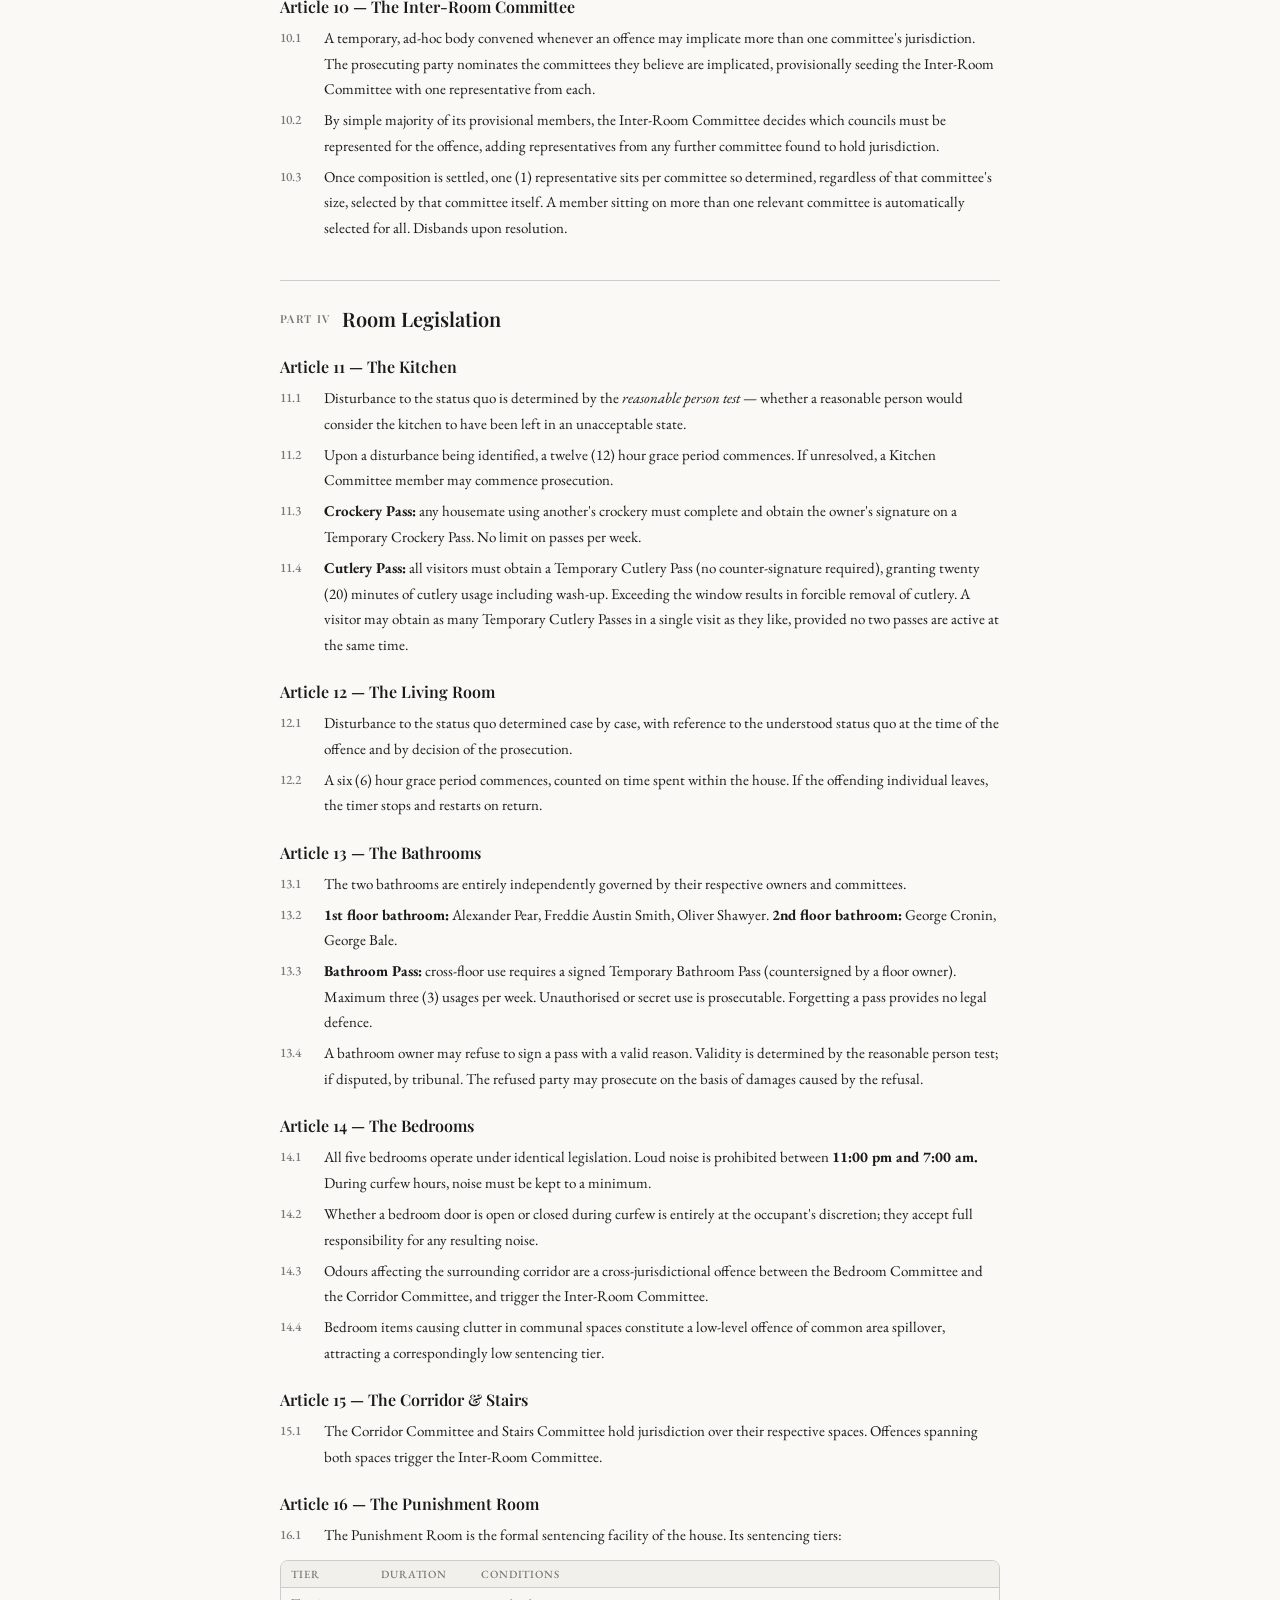
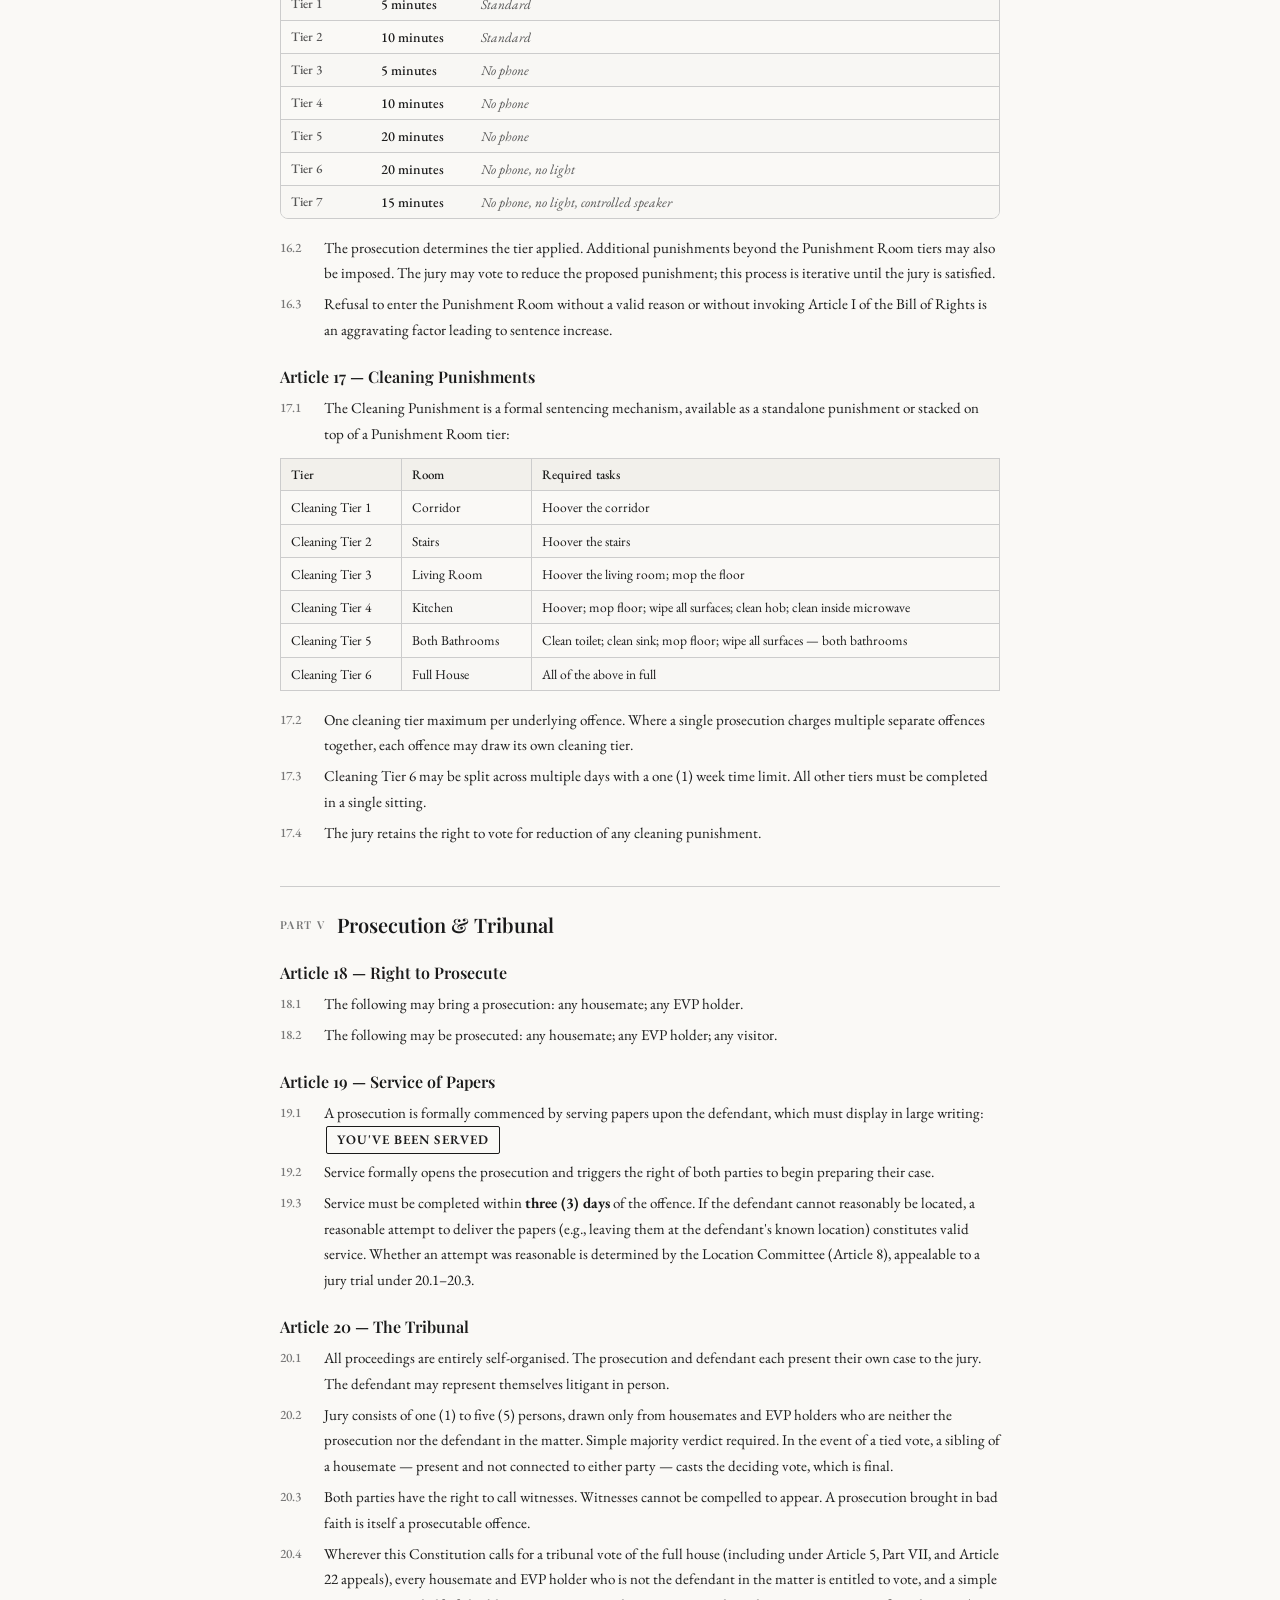
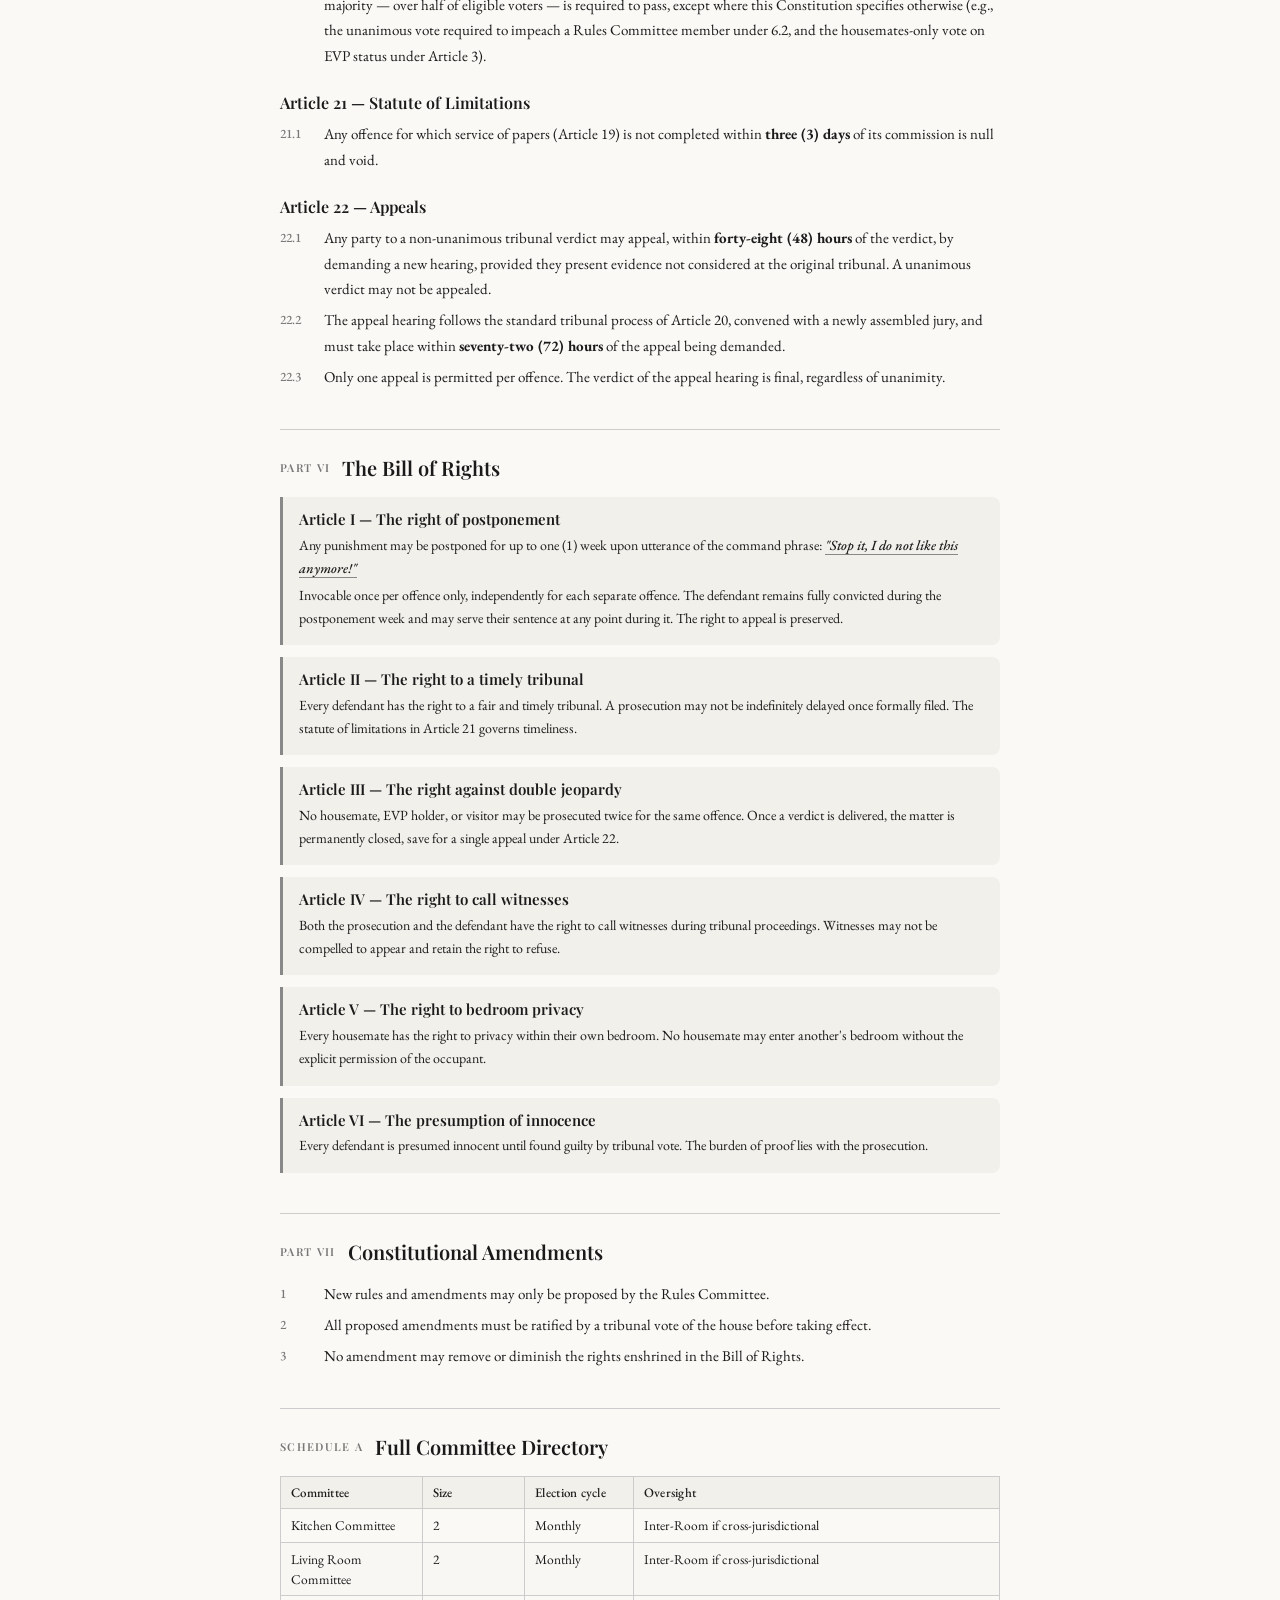
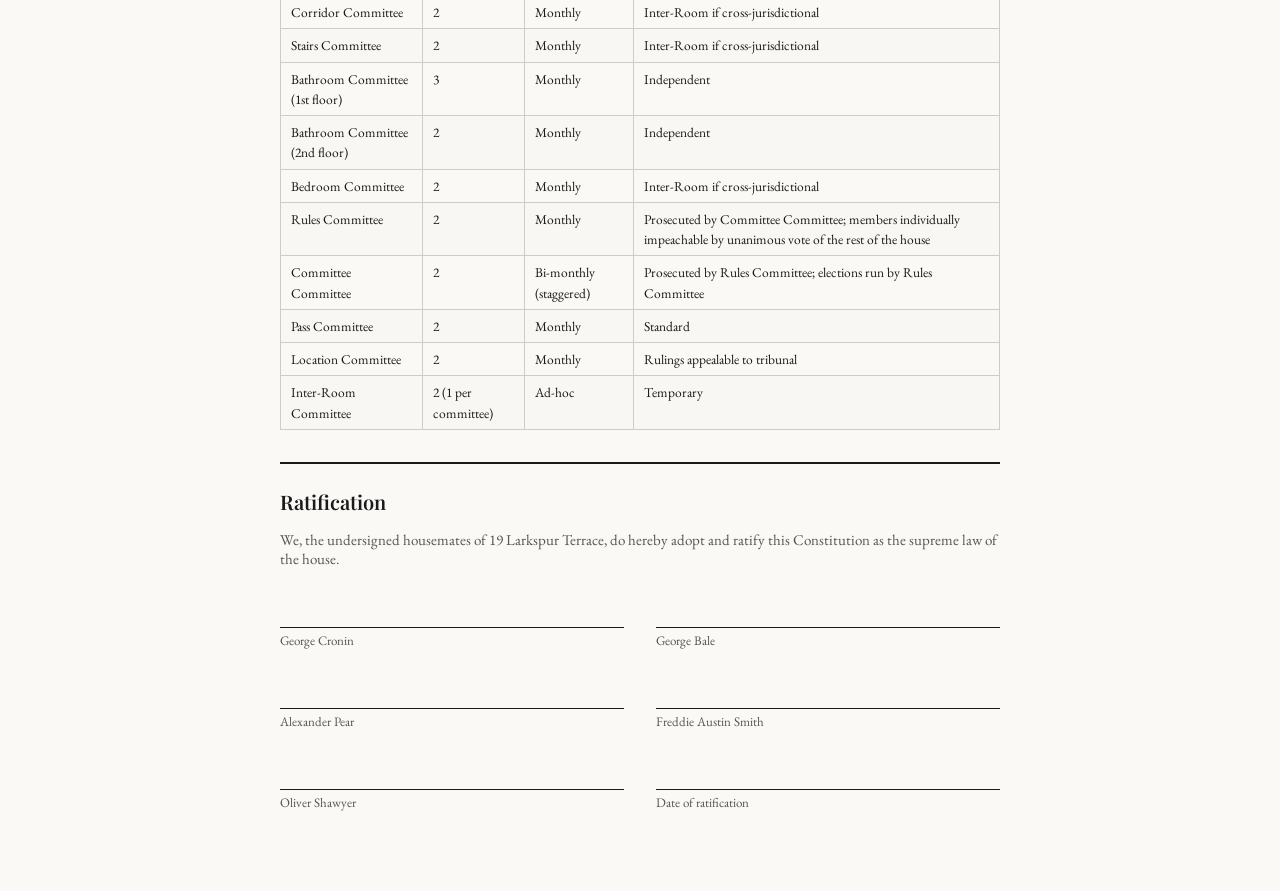
==== commit 97590a09: "Close election-cycle gap; clarify Location Committee trigger and appeal path - 4.4 now grants a mont" ====
--- a/index.html
+++ b/index.html
@@ -313,7 +313,7 @@
   <div class="clause"><span class="clause-num">4.1</span><span>All committees, unless otherwise specified, shall consist of two (2) members.</span></div>
   <div class="clause"><span class="clause-num">4.2</span><span>All housemates are default candidates for every committee, elected by ranked choice voting of the full house, including a candidate voting on their own race. EVP holders may also vote in committee elections.</span></div>
   <div class="clause"><span class="clause-num">4.3</span><span>A housemate may sit on as many committees as they are elected to, without restriction. Each housemate may abstain from candidacy for one (1) committee of their choosing.</span></div>
-  <div class="clause"><span class="clause-num">4.4</span><span>All room-based committees hold elections once per month.</span></div>
+  <div class="clause"><span class="clause-num">4.4</span><span>Every committee holds elections once per month, except the Committee Committee, which follows its own staggered cycle under 5.2, and the Inter-Room Committee (Article 10), which is ad-hoc and holds none.</span></div>
   <div class="clause"><span class="clause-num">4.5</span><span>Every committee must maintain a minimum of one (1) member at all times. If membership would otherwise fall to zero, an election to fill the vacancy is held immediately.</span></div>
 
   <div class="article-title">Article 5 — The Committee Committee</div>
@@ -340,8 +340,8 @@
   </table>
 
   <div class="article-title">Article 8 — The Location Committee</div>
-  <div class="clause"><span class="clause-num">8.1</span><span>Rules on any dispute concerning a person's location, whereabouts, or presence within the house relevant to another provision of this Constitution — including the validity of a service attempt under Article 19, and whether a grace-period timer was correctly paused or resumed under 12.2.</span></div>
-  <div class="clause"><span class="clause-num">8.2</span><span>Its rulings are not final; either party may escalate to a full tribunal vote under Article 20.</span></div>
+  <div class="clause"><span class="clause-num">8.1</span><span>Either party to a matter under this Constitution may refer a dispute over a person's location, whereabouts, or presence within the house to the Location Committee for a ruling — including the validity of a service attempt under Article 19, and whether a grace-period timer was correctly paused or resumed under 12.2.</span></div>
+  <div class="clause"><span class="clause-num">8.2</span><span>Its rulings are not final; either party may escalate to a jury trial under 20.1–20.3.</span></div>
 
   <div class="article-title">Article 9 — Room-Based Committees</div>
   <table class="constitution-table">
@@ -436,7 +436,7 @@
   <div class="article-title">Article 19 — Service of Papers</div>
   <div class="clause"><span class="clause-num">19.1</span><span>A prosecution is formally commenced by serving papers upon the defendant, which must display in large writing: <span class="served-badge">YOU'VE BEEN SERVED</span></span></div>
   <div class="clause"><span class="clause-num">19.2</span><span>Service formally opens the prosecution and triggers the right of both parties to begin preparing their case.</span></div>
-  <div class="clause"><span class="clause-num">19.3</span><span>Service must be completed within <strong>three (3) days</strong> of the offence. If the defendant cannot reasonably be located, a reasonable attempt to deliver the papers (e.g., leaving them at the defendant's known location) constitutes valid service. Whether an attempt was reasonable is determined by the Location Committee (Article 8), appealable to a full tribunal vote under Article 20.</span></div>
+  <div class="clause"><span class="clause-num">19.3</span><span>Service must be completed within <strong>three (3) days</strong> of the offence. If the defendant cannot reasonably be located, a reasonable attempt to deliver the papers (e.g., leaving them at the defendant's known location) constitutes valid service. Whether an attempt was reasonable is determined by the Location Committee (Article 8), appealable to a jury trial under 20.1–20.3.</span></div>
 
   <div class="article-title">Article 20 — The Tribunal</div>
   <div class="clause"><span class="clause-num">20.1</span><span>All proceedings are entirely self-organised. The prosecution and defendant each present their own case to the jury. The defendant may represent themselves litigant in person.</span></div>
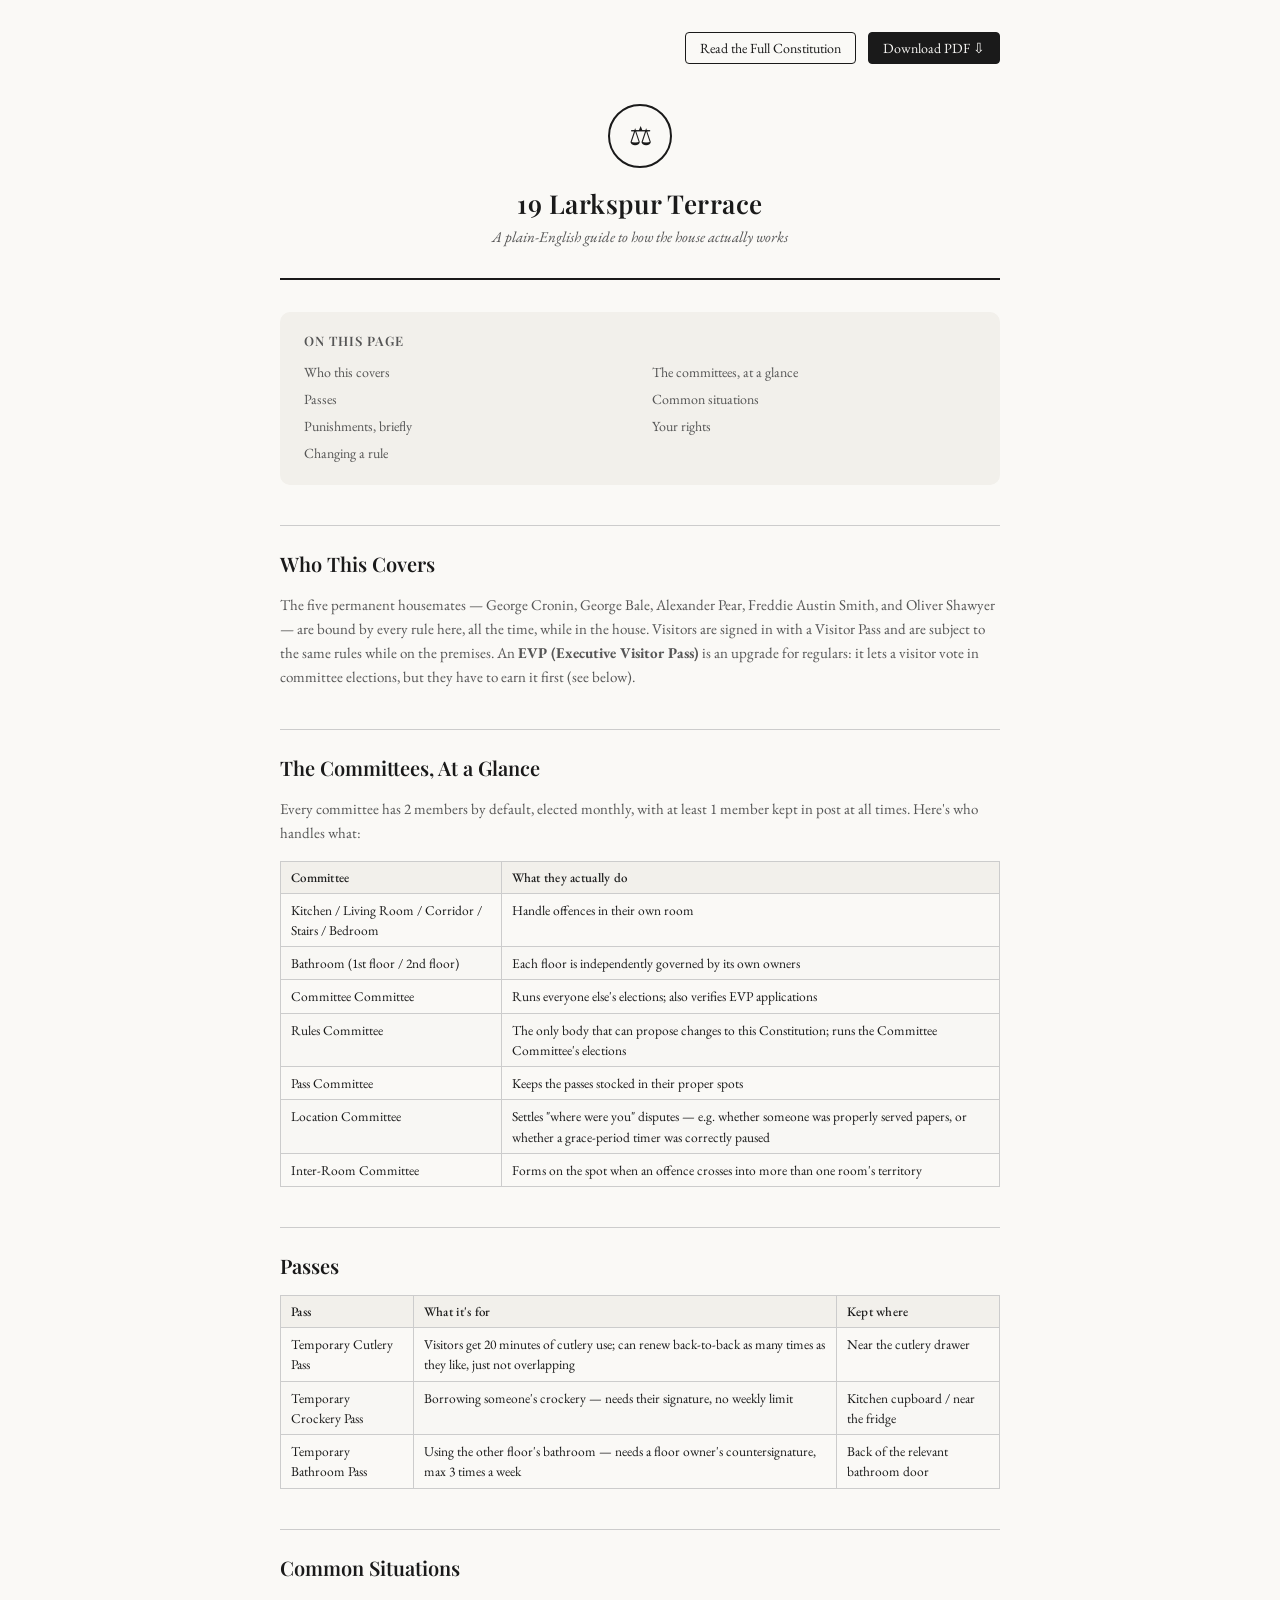
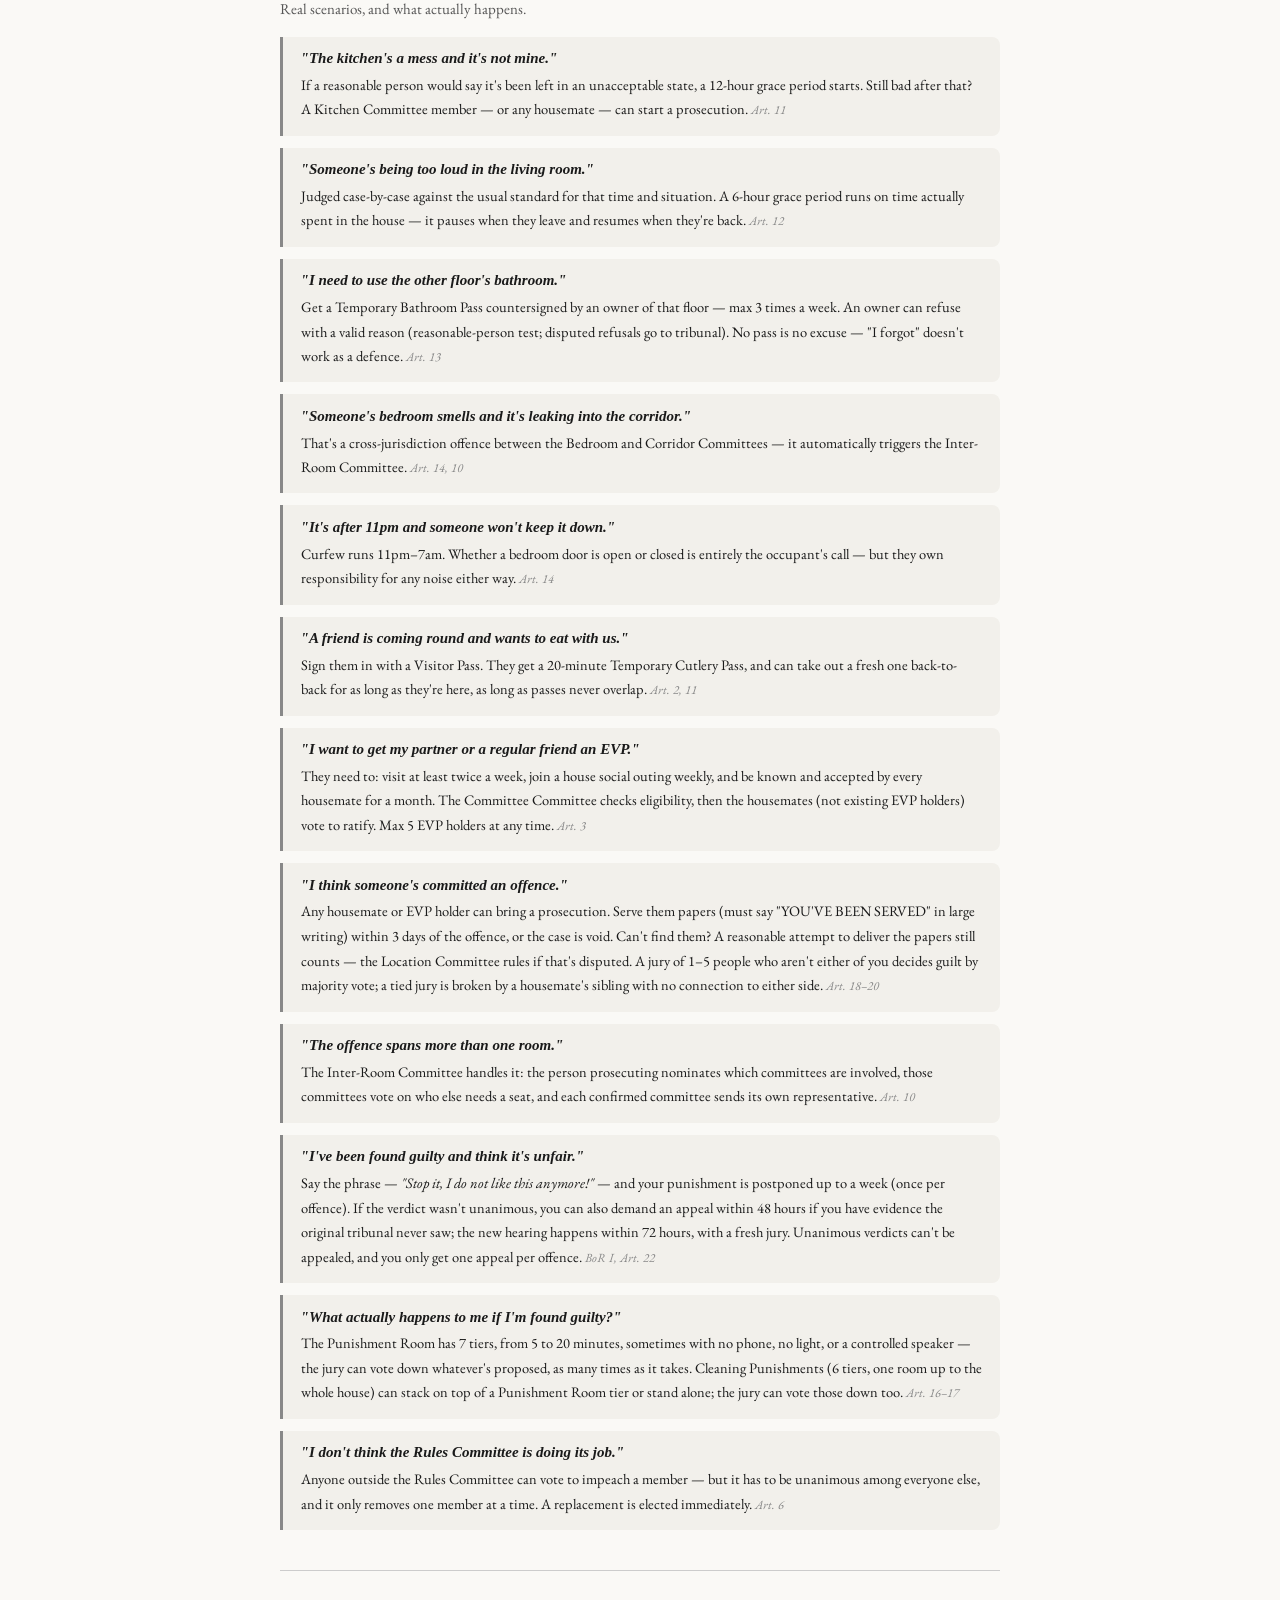
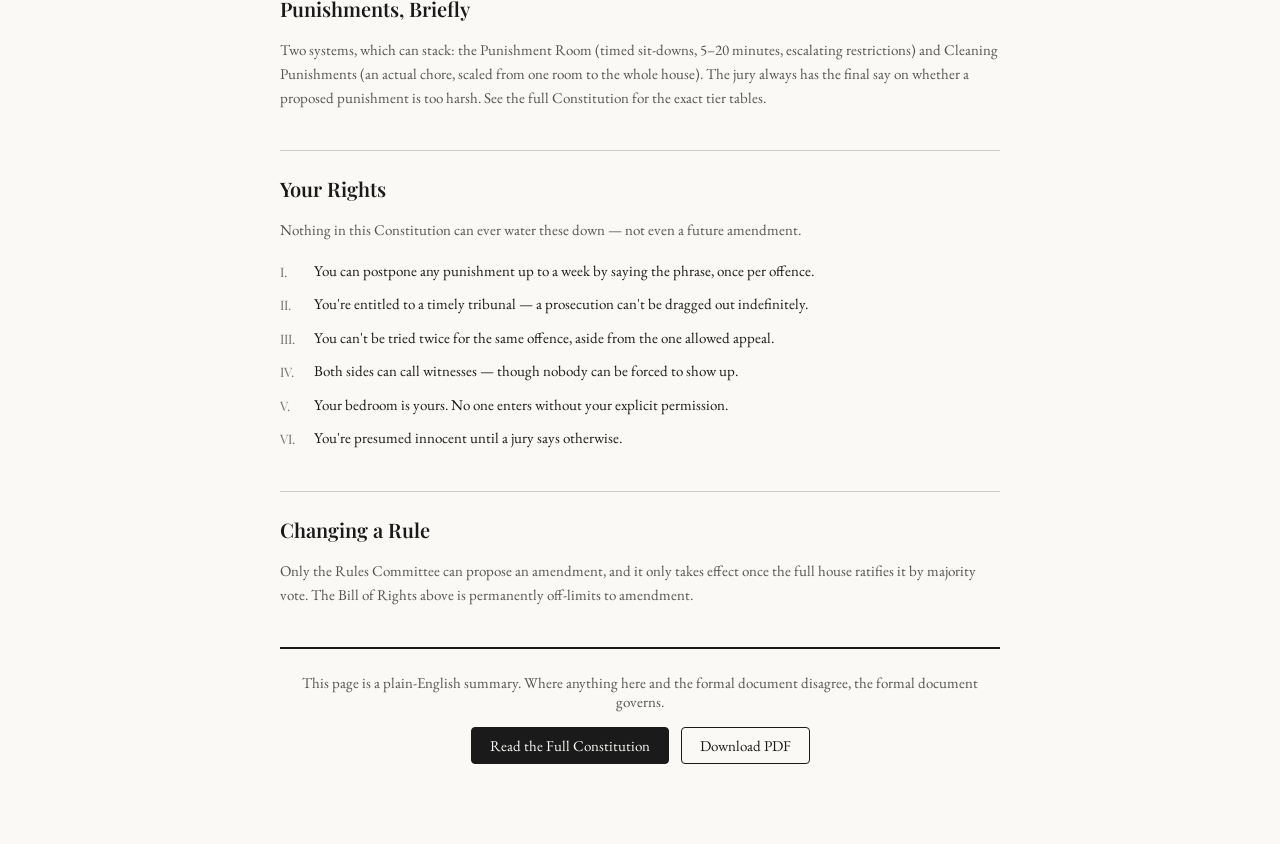
==== commit 624bf181: "Split into a plain-English guide and the formal constitution, add PDF - index.html is now a scannabl" ====
--- a/index.html
+++ b/index.html
@@ -3,7 +3,7 @@
 <head>
 <meta charset="UTF-8">
 <meta name="viewport" content="width=device-width, initial-scale=1.0">
-<title>19 Larkspur Terrace Declaration of Independence Constitution</title>
+<title>19 Larkspur Terrace — Quick Guide</title>
 <link href="https://fonts.googleapis.com/css2?family=Playfair+Display:ital,wght@0,400;0,600;1,400&family=EB+Garamond:ital,wght@0,400;0,500;1,400&display=swap" rel="stylesheet">
 <style>
   *, *::before, *::after { box-sizing: border-box; }
@@ -14,14 +14,34 @@
     margin: 0;
     padding: 2rem 1rem;
   }
-  .constitution {
+  .page {
     max-width: 720px;
     margin: 0 auto;
     padding: 0 0 3rem;
   }
+  .site-nav {
+    display: flex;
+    justify-content: flex-end;
+    gap: 12px;
+    flex-wrap: wrap;
+    margin-bottom: 1.5rem;
+  }
+  .site-nav a {
+    font-family: 'EB Garamond', serif;
+    font-size: 14px;
+    text-decoration: none;
+    color: #1a1a1a;
+    border: 1px solid #1a1a1a;
+    border-radius: 4px;
+    padding: 6px 14px;
+    transition: background 0.15s, color 0.15s;
+  }
+  .site-nav a:hover { background: #1a1a1a; color: #faf9f6; }
+  .site-nav a.primary { background: #1a1a1a; color: #faf9f6; }
+  .site-nav a.primary:hover { background: #333; }
   .cover {
     text-align: center;
-    padding: 2.5rem 1rem 2rem;
+    padding: 1rem 1rem 2rem;
     border-bottom: 2px solid #1a1a1a;
     margin-bottom: 2rem;
   }
@@ -35,32 +55,23 @@
   }
   .cover h1 {
     font-family: 'Playfair Display', serif;
-    font-size: 24px;
+    font-size: 26px;
     font-weight: 600;
-    letter-spacing: 0.04em;
-    margin: 0 0 0.3rem;
+    letter-spacing: 0.02em;
+    margin: 0 0 0.4rem;
     line-height: 1.3;
   }
   .cover .subtitle {
     font-style: italic;
     font-size: 15px;
     color: #555;
-    margin: 0 0 1.2rem;
-  }
-  .cover-names {
-    display: flex;
-    flex-wrap: wrap;
-    justify-content: center;
-    gap: 6px 16px;
-    font-size: 14px;
-    color: #555;
-    margin-bottom: 0.8rem;
+    margin: 0;
   }
   .toc {
     background: #f2f0eb;
     border-radius: 10px;
     padding: 1.2rem 1.5rem;
-    margin-bottom: 2rem;
+    margin-bottom: 2.5rem;
   }
   .toc h2 {
     font-family: 'Playfair Display', serif;
@@ -78,75 +89,40 @@
     grid-template-columns: 1fr 1fr;
     gap: 4px 24px;
   }
-  .toc-list li {
+  .toc-list li a {
     font-size: 14px;
     color: #555;
-    cursor: pointer;
+    text-decoration: none;
+    display: block;
     padding: 2px 0;
     border-bottom: 0.5px solid transparent;
     transition: color 0.15s, border-color 0.15s;
   }
-  .toc-list li:hover { color: #1a1a1a; border-color: #ccc; }
-  .part-header {
-    display: flex;
-    align-items: center;
-    gap: 12px;
+  .toc-list li a:hover { color: #1a1a1a; border-color: #ccc; }
+  .section-header {
     margin: 2.5rem 0 1rem;
     padding-top: 1.5rem;
     border-top: 0.5px solid #ccc;
   }
-  .part-number {
-    font-family: 'Playfair Display', serif;
-    font-size: 11px;
-    font-weight: 600;
-    letter-spacing: 0.12em;
-    text-transform: uppercase;
-    color: #777;
-    white-space: nowrap;
-  }
-  .part-title {
+  .section-header h2 {
     font-family: 'Playfair Display', serif;
     font-size: 20px;
     font-weight: 600;
     margin: 0;
   }
-  .article-title {
-    font-family: 'Playfair Display', serif;
-    font-size: 16px;
-    font-weight: 600;
-    margin: 1.5rem 0 0.5rem;
-  }
-  .clause {
-    display: flex;
-    gap: 12px;
-    margin: 0.35rem 0;
-    font-size: 15px;
-    line-height: 1.7;
-  }
-  .clause-num {
-    font-weight: 500;
-    min-width: 32px;
-    color: #777;
-    font-size: 13px;
-    padding-top: 2px;
-    flex-shrink: 0;
-  }
-  .subclause {
-    display: flex;
-    gap: 10px;
-    margin: 0.2rem 0 0.2rem 2rem;
-    font-size: 14px;
-    line-height: 1.65;
-    font-style: italic;
-  }
-  .subclause-letter { min-width: 20px; color: #777; flex-shrink: 0; }
-  .constitution-table {
+  .section-intro {
+    font-size: 15px;
+    color: #555;
+    margin: 0.3rem 0 1rem;
+    line-height: 1.6;
+  }
+  .ref-table {
     width: 100%;
     border-collapse: collapse;
     font-size: 13.5px;
     margin: 0.75rem 0 1rem;
   }
-  .constitution-table th {
+  .ref-table th {
     background: #f2f0eb;
     font-weight: 500;
     text-align: left;
@@ -156,378 +132,221 @@
     font-size: 13px;
     letter-spacing: 0.02em;
   }
-  .constitution-table td {
+  .ref-table td {
     padding: 6px 10px;
     border: 0.5px solid #ccc;
     vertical-align: top;
     line-height: 1.5;
   }
-  .constitution-table tr:nth-child(even) td { background: #f8f7f4; }
-  .bor-article {
+  .ref-table tr:nth-child(even) td { background: #f8f7f4; }
+  .situation {
     background: #f2f0eb;
     border-left: 3px solid #888;
     border-radius: 0 8px 8px 0;
-    padding: 0.75rem 1rem;
+    padding: 0.85rem 1.1rem;
     margin: 0.75rem 0;
   }
-  .bor-article-title {
+  .situation-title {
     font-family: 'Playfair Display', serif;
     font-weight: 600;
-    font-size: 15px;
-    margin-bottom: 0.3rem;
-  }
-  .bor-article p { font-size: 14px; margin: 0.2rem 0; line-height: 1.65; }
-  .command-phrase { font-style: italic; font-weight: 500; border-bottom: 1px solid #888; }
-  .served-badge {
-    display: inline-block;
-    border: 1.5px solid #1a1a1a;
-    padding: 2px 10px;
-    font-weight: 600;
+    font-style: italic;
+    font-size: 15px;
+    margin-bottom: 0.35rem;
+  }
+  .situation p { font-size: 14.5px; margin: 0; line-height: 1.7; color: #1a1a1a; }
+  .situation .clause-ref { color: #888; font-size: 12.5px; font-style: italic; }
+  .rights-list {
+    margin: 0.5rem 0 0;
+    padding: 0;
+    list-style: none;
+  }
+  .rights-list li {
+    display: flex;
+    gap: 12px;
+    font-size: 15px;
+    line-height: 1.7;
+    margin: 0.5rem 0;
+  }
+  .rights-numeral {
+    font-family: 'Playfair Display', serif;
+    color: #777;
     font-size: 13px;
-    letter-spacing: 0.08em;
-    border-radius: 2px;
-    margin: 0 2px;
-  }
-  .tiers-wrap {
-    border: 0.5px solid #ccc;
-    border-radius: 8px;
-    overflow: hidden;
-    margin: 0.75rem 0 1rem;
-  }
-  .tiers-header {
-    display: flex;
-    gap: 10px;
-    padding: 6px 10px;
-    background: #f2f0eb;
-    font-size: 11px;
-    letter-spacing: 0.08em;
-    text-transform: uppercase;
-    color: #777;
-    font-weight: 500;
-    border-bottom: 0.5px solid #ccc;
-  }
-  .tiers-header span:first-child { min-width: 80px; }
-  .tiers-header span:nth-child(2) { min-width: 90px; }
-  .punishment-tier {
-    display: flex;
-    align-items: center;
-    gap: 10px;
-    padding: 7px 10px;
-    border-bottom: 0.5px solid #ccc;
-    font-size: 14px;
-  }
-  .punishment-tier:last-child { border-bottom: none; }
-  .punishment-tier:nth-child(even) { background: #f8f7f4; }
-  .tier-badge { min-width: 80px; font-weight: 500; font-size: 13px; color: #555; }
-  .tier-duration { min-width: 90px; font-weight: 500; }
-  .tier-conditions { color: #555; font-style: italic; font-size: 13.5px; }
-  .ratification {
-    margin-top: 2rem;
+    min-width: 22px;
+    padding-top: 3px;
+    flex-shrink: 0;
+  }
+  .closing {
+    margin-top: 2.5rem;
     padding-top: 1.5rem;
     border-top: 2px solid #1a1a1a;
-  }
-  .ratification h2 {
-    font-family: 'Playfair Display', serif;
-    font-size: 20px;
-    font-weight: 600;
-    margin: 0 0 0.5rem;
-  }
-  .sig-block {
-    display: grid;
-    grid-template-columns: 1fr 1fr;
-    gap: 1.5rem 2rem;
-    margin-top: 1.5rem;
-  }
-  .sig-line {
-    border-bottom: 1px solid #1a1a1a;
-    padding-bottom: 4px;
-    margin-bottom: 4px;
-    min-height: 36px;
-  }
-  .sig-name { font-size: 13px; color: #555; }
+    text-align: center;
+  }
+  .closing p {
+    font-size: 15px;
+    color: #555;
+    margin: 0 0 1rem;
+  }
+  .closing-links {
+    display: flex;
+    justify-content: center;
+    gap: 12px;
+    flex-wrap: wrap;
+  }
+  .closing-links a {
+    font-family: 'EB Garamond', serif;
+    font-size: 15px;
+    text-decoration: none;
+    color: #1a1a1a;
+    border: 1px solid #1a1a1a;
+    border-radius: 4px;
+    padding: 8px 18px;
+    transition: background 0.15s, color 0.15s;
+  }
+  .closing-links a:hover { background: #1a1a1a; color: #faf9f6; }
+  .closing-links a.primary { background: #1a1a1a; color: #faf9f6; }
+  .closing-links a.primary:hover { background: #333; }
 </style>
 </head>
 <body>
-<div class="constitution">
+<div class="page">
+
+  <nav class="site-nav">
+    <a href="constitution.html">Read the Full Constitution</a>
+    <a class="primary" href="constitution.pdf" download>Download PDF &#8681;</a>
+  </nav>
 
   <div class="cover">
     <div class="cover-seal">⚖</div>
-    <h1>19 Larkspur Terrace<br>Declaration of Independence Constitution</h1>
-    <p class="subtitle">The Supreme Law of the House</p>
-    <div class="cover-names">
-      <span>George Cronin</span><span>George Bale</span><span>Alexander Pear</span>
-      <span>Freddie Austin Smith</span><span>Oliver Shawyer</span>
-    </div>
+    <h1>19 Larkspur Terrace</h1>
+    <p class="subtitle">A plain-English guide to how the house actually works</p>
   </div>
 
   <div class="toc">
-    <h2>Contents</h2>
+    <h2>On this page</h2>
     <ul class="toc-list">
-      <li onclick="document.getElementById('p1').scrollIntoView({behavior:'smooth'})">I. Preamble</li>
-      <li onclick="document.getElementById('p2').scrollIntoView({behavior:'smooth'})">II. Membership &amp; Visitors</li>
-      <li onclick="document.getElementById('p3').scrollIntoView({behavior:'smooth'})">III. The Committee System</li>
-      <li onclick="document.getElementById('p4').scrollIntoView({behavior:'smooth'})">IV. Room Legislation</li>
-      <li onclick="document.getElementById('p5').scrollIntoView({behavior:'smooth'})">V. Prosecution &amp; Tribunal</li>
-      <li onclick="document.getElementById('p6').scrollIntoView({behavior:'smooth'})">VI. Bill of Rights</li>
-      <li onclick="document.getElementById('p7').scrollIntoView({behavior:'smooth'})">VII. Constitutional Amendments</li>
-      <li onclick="document.getElementById('sched').scrollIntoView({behavior:'smooth'})">Schedule A — Committee Directory</li>
+      <li><a href="#who">Who this covers</a></li>
+      <li><a href="#committees">The committees, at a glance</a></li>
+      <li><a href="#passes">Passes</a></li>
+      <li><a href="#situations">Common situations</a></li>
+      <li><a href="#punishments">Punishments, briefly</a></li>
+      <li><a href="#rights">Your rights</a></li>
+      <li><a href="#changing">Changing a rule</a></li>
     </ul>
   </div>
 
-  <div id="p1" class="part-header">
-    <span class="part-number">Part I</span>
-    <h2 class="part-title">Preamble</h2>
-  </div>
-  <div class="clause"><span class="clause-num"></span><span>We, the housemates of 19 Larkspur Terrace, in order to form a more perfect household, establish justice, ensure domestic tranquillity, and promote the general welfare of all who dwell within, do hereby ordain and establish this Constitution as the supreme law of the house. All persons residing within, visiting, or otherwise subject to the jurisdiction of 19 Larkspur Terrace shall be bound by its provisions.</span></div>
-
-  <div id="p2" class="part-header">
-    <span class="part-number">Part II</span>
-    <h2 class="part-title">Membership &amp; Visitors</h2>
-  </div>
-
-  <div class="article-title">Article 1 — Housemates</div>
-  <div class="clause"><span class="clause-num">1.1</span><span>The five permanent housemates of 19 Larkspur Terrace are: George Cronin, George Bale, Alexander Pear, Freddie Austin Smith, and Oliver Shawyer.</span></div>
-  <div class="clause"><span class="clause-num">1.2</span><span>Membership is fixed for the duration of this Constitution. There shall be no new housemates and no departing housemates during the constitutional period.</span></div>
-  <div class="clause"><span class="clause-num">1.3</span><span>All housemates are subject to the full provisions of this Constitution at all times whilst within the house and its jurisdictional spaces.</span></div>
-
-  <div class="article-title">Article 2 — Visitors</div>
-  <div class="clause"><span class="clause-num">2.1</span><span>Any non-member wishing to enter 19 Larkspur Terrace must be signed in by means of a standard Visitor Pass upon entry.</span></div>
-  <div class="clause"><span class="clause-num">2.2</span><span>Visitors are fully subject to the law of this Constitution whilst on the premises and may be prosecuted for offences committed therein.</span></div>
-  <div class="clause"><span class="clause-num">2.3</span><span>Visitors are entitled to a Temporary Cutlery Pass upon entry, granting twenty (20) minutes of cutlery usage.</span></div>
-
-  <div class="article-title">Article 3 — Executive Visitor Pass (EVP)</div>
-  <div class="clause"><span class="clause-num">3.1</span><span>The EVP is an elevated visitor status granting additional rights within the house, including participation in committee member elections.</span></div>
-  <div class="clause"><span class="clause-num">3.2</span><span>To qualify, a visitor must satisfy all of the following:</span></div>
-  <div class="subclause"><span class="subclause-letter">(a)</span><span>Visit the house consistently at a minimum of twice per week;</span></div>
-  <div class="subclause"><span class="subclause-letter">(b)</span><span>Attend at least one social outing with the house per week; and</span></div>
-  <div class="subclause"><span class="subclause-letter">(c)</span><span>Be known and accepted by every housemate for a minimum of one month.</span></div>
-  <div class="clause"><span class="clause-num">3.3</span><span>Qualification is verified by the Committee Committee, then ratified by tribunal vote of the housemates only.</span></div>
-  <div class="clause"><span class="clause-num">3.4</span><span>Maximum five (5) EVP holders at any one time. EVP may be revoked by prosecution and tribunal vote of housemates only — no external jury members permitted for revocation proceedings.</span></div>
-
-  <div id="p3" class="part-header">
-    <span class="part-number">Part III</span>
-    <h2 class="part-title">The Committee System</h2>
-  </div>
-
-  <div class="article-title">Article 4 — General Committee Provisions</div>
-  <div class="clause"><span class="clause-num">4.1</span><span>All committees, unless otherwise specified, shall consist of two (2) members.</span></div>
-  <div class="clause"><span class="clause-num">4.2</span><span>All housemates are default candidates for every committee, elected by ranked choice voting of the full house, including a candidate voting on their own race. EVP holders may also vote in committee elections.</span></div>
-  <div class="clause"><span class="clause-num">4.3</span><span>A housemate may sit on as many committees as they are elected to, without restriction. Each housemate may abstain from candidacy for one (1) committee of their choosing.</span></div>
-  <div class="clause"><span class="clause-num">4.4</span><span>Every committee holds elections once per month, except the Committee Committee, which follows its own staggered cycle under 5.2, and the Inter-Room Committee (Article 10), which is ad-hoc and holds none.</span></div>
-  <div class="clause"><span class="clause-num">4.5</span><span>Every committee must maintain a minimum of one (1) member at all times. If membership would otherwise fall to zero, an election to fill the vacancy is held immediately.</span></div>
-
-  <div class="article-title">Article 5 — The Committee Committee</div>
-  <div class="clause"><span class="clause-num">5.1</span><span>Manages the voting process of all other committees and oversees all committee elections.</span></div>
-  <div class="clause"><span class="clause-num">5.2</span><span>Operates on a staggered election cycle of once every two months, convening one week before the monthly committee elections.</span></div>
-  <div class="clause"><span class="clause-num">5.3</span><span>If prosecuted for mismanagement or rigging of an election, the prosecution shall be brought by the Rules Committee. Conversely, if the Rules Committee is prosecuted, the Committee Committee brings that prosecution. Each serves as the other's check and balance.</span></div>
-  <div class="clause"><span class="clause-num">5.4</span><span>Any dispute between the Rules Committee and the Committee Committee that does not amount to a prosecution under 5.3 shall be resolved by tribunal vote of the full house.</span></div>
-  <div class="clause"><span class="clause-num">5.5</span><span>Notwithstanding 5.1, elections for the Committee Committee itself are administered by the Rules Committee.</span></div>
-
-  <div class="article-title">Article 6 — The Rules Committee</div>
-  <div class="clause"><span class="clause-num">6.1</span><span>Holds exclusive authority to propose amendments to this Constitution, per the procedure set out in Part VII.</span></div>
-  <div class="clause"><span class="clause-num">6.2</span><span>Any individual member of the Rules Committee may be impeached by a <strong>unanimous</strong> vote of every housemate and EVP holder who is not a member of the Rules Committee. Impeachment removes only the named member — where the Rules Committee has more than one member, each must be impeached separately. Upon impeachment, the vacated seat is filled by immediate election.</span></div>
-
-  <div class="article-title">Article 7 — The Pass Committee</div>
-  <div class="clause"><span class="clause-num">7.1</span><span>Oversees all temporary passes, ensuring they are stocked and correctly placed at their designated locations:</span></div>
-  <table class="constitution-table">
-    <thead><tr><th>Pass type</th><th>Location</th></tr></thead>
+  <div id="who" class="section-header"><h2>Who This Covers</h2></div>
+  <p class="section-intro">The five permanent housemates — George Cronin, George Bale, Alexander Pear, Freddie Austin Smith, and Oliver Shawyer — are bound by every rule here, all the time, while in the house. Visitors are signed in with a Visitor Pass and are subject to the same rules while on the premises. An <strong>EVP (Executive Visitor Pass)</strong> is an upgrade for regulars: it lets a visitor vote in committee elections, but they have to earn it first (see below).</p>
+
+  <div id="committees" class="section-header"><h2>The Committees, At a Glance</h2></div>
+  <p class="section-intro">Every committee has 2 members by default, elected monthly, with at least 1 member kept in post at all times. Here's who handles what:</p>
+  <table class="ref-table">
+    <thead><tr><th>Committee</th><th>What they actually do</th></tr></thead>
     <tbody>
-      <tr><td>Temporary Bathroom Pass (2nd floor)</td><td>Back of the 2nd floor bathroom door</td></tr>
-      <tr><td>Temporary Bathroom Pass (1st floor)</td><td>Back of the 1st floor bathroom door</td></tr>
-      <tr><td>Temporary Crockery Pass</td><td>Kitchen cupboard or near the fridge</td></tr>
-      <tr><td>Temporary Cutlery Pass</td><td>Near the cutlery drawer</td></tr>
+      <tr><td>Kitchen / Living Room / Corridor / Stairs / Bedroom</td><td>Handle offences in their own room</td></tr>
+      <tr><td>Bathroom (1st floor / 2nd floor)</td><td>Each floor is independently governed by its own owners</td></tr>
+      <tr><td>Committee Committee</td><td>Runs everyone else's elections; also verifies EVP applications</td></tr>
+      <tr><td>Rules Committee</td><td>The only body that can propose changes to this Constitution; runs the Committee Committee's elections</td></tr>
+      <tr><td>Pass Committee</td><td>Keeps the passes stocked in their proper spots</td></tr>
+      <tr><td>Location Committee</td><td>Settles "where were you" disputes — e.g. whether someone was properly served papers, or whether a grace-period timer was correctly paused</td></tr>
+      <tr><td>Inter-Room Committee</td><td>Forms on the spot when an offence crosses into more than one room's territory</td></tr>
     </tbody>
   </table>
 
-  <div class="article-title">Article 8 — The Location Committee</div>
-  <div class="clause"><span class="clause-num">8.1</span><span>Either party to a matter under this Constitution may refer a dispute over a person's location, whereabouts, or presence within the house to the Location Committee for a ruling — including the validity of a service attempt under Article 19, and whether a grace-period timer was correctly paused or resumed under 12.2.</span></div>
-  <div class="clause"><span class="clause-num">8.2</span><span>Its rulings are not final; either party may escalate to a jury trial under 20.1–20.3.</span></div>
-
-  <div class="article-title">Article 9 — Room-Based Committees</div>
-  <table class="constitution-table">
-    <thead><tr><th>Committee</th><th>Jurisdiction</th><th>Size</th></tr></thead>
+  <div id="passes" class="section-header"><h2>Passes</h2></div>
+  <table class="ref-table">
+    <thead><tr><th>Pass</th><th>What it's for</th><th>Kept where</th></tr></thead>
     <tbody>
-      <tr><td>Kitchen Committee</td><td>Kitchen</td><td>2</td></tr>
-      <tr><td>Living Room Committee</td><td>Living Room</td><td>2</td></tr>
-      <tr><td>Corridor Committee</td><td>Corridor</td><td>2</td></tr>
-      <tr><td>Stairs Committee</td><td>Stairs</td><td>2</td></tr>
-      <tr><td>Bathroom Committee (1st floor)</td><td>Alexander Pear, Freddie Austin Smith, Oliver Shawyer</td><td>3</td></tr>
-      <tr><td>Bathroom Committee (2nd floor)</td><td>George Cronin, George Bale</td><td>2</td></tr>
-      <tr><td>Bedroom Committee</td><td>All Bedrooms</td><td>2</td></tr>
+      <tr><td>Temporary Cutlery Pass</td><td>Visitors get 20 minutes of cutlery use; can renew back-to-back as many times as they like, just not overlapping</td><td>Near the cutlery drawer</td></tr>
+      <tr><td>Temporary Crockery Pass</td><td>Borrowing someone's crockery — needs their signature, no weekly limit</td><td>Kitchen cupboard / near the fridge</td></tr>
+      <tr><td>Temporary Bathroom Pass</td><td>Using the other floor's bathroom — needs a floor owner's countersignature, max 3 times a week</td><td>Back of the relevant bathroom door</td></tr>
     </tbody>
   </table>
 
-  <div class="article-title">Article 10 — The Inter-Room Committee</div>
-  <div class="clause"><span class="clause-num">10.1</span><span>A temporary, ad-hoc body convened whenever an offence may implicate more than one committee's jurisdiction. The prosecuting party nominates the committees they believe are implicated, provisionally seeding the Inter-Room Committee with one representative from each.</span></div>
-  <div class="clause"><span class="clause-num">10.2</span><span>By simple majority of its provisional members, the Inter-Room Committee decides which councils must be represented for the offence, adding representatives from any further committee found to hold jurisdiction.</span></div>
-  <div class="clause"><span class="clause-num">10.3</span><span>Once composition is settled, one (1) representative sits per committee so determined, regardless of that committee's size, selected by that committee itself. A member sitting on more than one relevant committee is automatically selected for all. Disbands upon resolution.</span></div>
-
-  <div id="p4" class="part-header">
-    <span class="part-number">Part IV</span>
-    <h2 class="part-title">Room Legislation</h2>
-  </div>
-
-  <div class="article-title">Article 11 — The Kitchen</div>
-  <div class="clause"><span class="clause-num">11.1</span><span>Disturbance to the status quo is determined by the <em>reasonable person test</em> — whether a reasonable person would consider the kitchen to have been left in an unacceptable state.</span></div>
-  <div class="clause"><span class="clause-num">11.2</span><span>Upon a disturbance being identified, a twelve (12) hour grace period commences. If unresolved, a Kitchen Committee member may commence prosecution.</span></div>
-  <div class="clause"><span class="clause-num">11.3</span><span><strong>Crockery Pass:</strong> any housemate using another's crockery must complete and obtain the owner's signature on a Temporary Crockery Pass. No limit on passes per week.</span></div>
-  <div class="clause"><span class="clause-num">11.4</span><span><strong>Cutlery Pass:</strong> all visitors must obtain a Temporary Cutlery Pass (no counter-signature required), granting twenty (20) minutes of cutlery usage including wash-up. Exceeding the window results in forcible removal of cutlery. A visitor may obtain as many Temporary Cutlery Passes in a single visit as they like, provided no two passes are active at the same time.</span></div>
-
-  <div class="article-title">Article 12 — The Living Room</div>
-  <div class="clause"><span class="clause-num">12.1</span><span>Disturbance to the status quo determined case by case, with reference to the understood status quo at the time of the offence and by decision of the prosecution.</span></div>
-  <div class="clause"><span class="clause-num">12.2</span><span>A six (6) hour grace period commences, counted on time spent within the house. If the offending individual leaves, the timer stops and restarts on return.</span></div>
-
-  <div class="article-title">Article 13 — The Bathrooms</div>
-  <div class="clause"><span class="clause-num">13.1</span><span>The two bathrooms are entirely independently governed by their respective owners and committees.</span></div>
-  <div class="clause"><span class="clause-num">13.2</span><span><strong>1st floor bathroom:</strong> Alexander Pear, Freddie Austin Smith, Oliver Shawyer. <strong>2nd floor bathroom:</strong> George Cronin, George Bale.</span></div>
-  <div class="clause"><span class="clause-num">13.3</span><span><strong>Bathroom Pass:</strong> cross-floor use requires a signed Temporary Bathroom Pass (countersigned by a floor owner). Maximum three (3) usages per week. Unauthorised or secret use is prosecutable. Forgetting a pass provides no legal defence.</span></div>
-  <div class="clause"><span class="clause-num">13.4</span><span>A bathroom owner may refuse to sign a pass with a valid reason. Validity is determined by the reasonable person test; if disputed, by tribunal. The refused party may prosecute on the basis of damages caused by the refusal.</span></div>
-
-  <div class="article-title">Article 14 — The Bedrooms</div>
-  <div class="clause"><span class="clause-num">14.1</span><span>All five bedrooms operate under identical legislation. Loud noise is prohibited between <strong>11:00 pm and 7:00 am.</strong> During curfew hours, noise must be kept to a minimum.</span></div>
-  <div class="clause"><span class="clause-num">14.2</span><span>Whether a bedroom door is open or closed during curfew is entirely at the occupant's discretion; they accept full responsibility for any resulting noise.</span></div>
-  <div class="clause"><span class="clause-num">14.3</span><span>Odours affecting the surrounding corridor are a cross-jurisdictional offence between the Bedroom Committee and the Corridor Committee, and trigger the Inter-Room Committee.</span></div>
-  <div class="clause"><span class="clause-num">14.4</span><span>Bedroom items causing clutter in communal spaces constitute a low-level offence of common area spillover, attracting a correspondingly low sentencing tier.</span></div>
-
-  <div class="article-title">Article 15 — The Corridor &amp; Stairs</div>
-  <div class="clause"><span class="clause-num">15.1</span><span>The Corridor Committee and Stairs Committee hold jurisdiction over their respective spaces. Offences spanning both spaces trigger the Inter-Room Committee.</span></div>
-
-  <div class="article-title">Article 16 — The Punishment Room</div>
-  <div class="clause"><span class="clause-num">16.1</span><span>The Punishment Room is the formal sentencing facility of the house. Its sentencing tiers:</span></div>
-  <div class="tiers-wrap">
-    <div class="tiers-header"><span>Tier</span><span>Duration</span><span>Conditions</span></div>
-    <div class="punishment-tier"><span class="tier-badge">Tier 1</span><span class="tier-duration">5 minutes</span><span class="tier-conditions">Standard</span></div>
-    <div class="punishment-tier"><span class="tier-badge">Tier 2</span><span class="tier-duration">10 minutes</span><span class="tier-conditions">Standard</span></div>
-    <div class="punishment-tier"><span class="tier-badge">Tier 3</span><span class="tier-duration">5 minutes</span><span class="tier-conditions">No phone</span></div>
-    <div class="punishment-tier"><span class="tier-badge">Tier 4</span><span class="tier-duration">10 minutes</span><span class="tier-conditions">No phone</span></div>
-    <div class="punishment-tier"><span class="tier-badge">Tier 5</span><span class="tier-duration">20 minutes</span><span class="tier-conditions">No phone</span></div>
-    <div class="punishment-tier"><span class="tier-badge">Tier 6</span><span class="tier-duration">20 minutes</span><span class="tier-conditions">No phone, no light</span></div>
-    <div class="punishment-tier"><span class="tier-badge">Tier 7</span><span class="tier-duration">15 minutes</span><span class="tier-conditions">No phone, no light, controlled speaker</span></div>
-  </div>
-  <div class="clause"><span class="clause-num">16.2</span><span>The prosecution determines the tier applied. Additional punishments beyond the Punishment Room tiers may also be imposed. The jury may vote to reduce the proposed punishment; this process is iterative until the jury is satisfied.</span></div>
-  <div class="clause"><span class="clause-num">16.3</span><span>Refusal to enter the Punishment Room without a valid reason or without invoking Article I of the Bill of Rights is an aggravating factor leading to sentence increase.</span></div>
-
-  <div class="article-title">Article 17 — Cleaning Punishments</div>
-  <div class="clause"><span class="clause-num">17.1</span><span>The Cleaning Punishment is a formal sentencing mechanism, available as a standalone punishment or stacked on top of a Punishment Room tier:</span></div>
-  <table class="constitution-table">
-    <thead><tr><th>Tier</th><th>Room</th><th>Required tasks</th></tr></thead>
-    <tbody>
-      <tr><td>Cleaning Tier 1</td><td>Corridor</td><td>Hoover the corridor</td></tr>
-      <tr><td>Cleaning Tier 2</td><td>Stairs</td><td>Hoover the stairs</td></tr>
-      <tr><td>Cleaning Tier 3</td><td>Living Room</td><td>Hoover the living room; mop the floor</td></tr>
-      <tr><td>Cleaning Tier 4</td><td>Kitchen</td><td>Hoover; mop floor; wipe all surfaces; clean hob; clean inside microwave</td></tr>
-      <tr><td>Cleaning Tier 5</td><td>Both Bathrooms</td><td>Clean toilet; clean sink; mop floor; wipe all surfaces — both bathrooms</td></tr>
-      <tr><td>Cleaning Tier 6</td><td>Full House</td><td>All of the above in full</td></tr>
-    </tbody>
-  </table>
-  <div class="clause"><span class="clause-num">17.2</span><span>One cleaning tier maximum per underlying offence. Where a single prosecution charges multiple separate offences together, each offence may draw its own cleaning tier.</span></div>
-  <div class="clause"><span class="clause-num">17.3</span><span>Cleaning Tier 6 may be split across multiple days with a one (1) week time limit. All other tiers must be completed in a single sitting.</span></div>
-  <div class="clause"><span class="clause-num">17.4</span><span>The jury retains the right to vote for reduction of any cleaning punishment.</span></div>
-
-  <div id="p5" class="part-header">
-    <span class="part-number">Part V</span>
-    <h2 class="part-title">Prosecution &amp; Tribunal</h2>
-  </div>
-
-  <div class="article-title">Article 18 — Right to Prosecute</div>
-  <div class="clause"><span class="clause-num">18.1</span><span>The following may bring a prosecution: any housemate; any EVP holder.</span></div>
-  <div class="clause"><span class="clause-num">18.2</span><span>The following may be prosecuted: any housemate; any EVP holder; any visitor.</span></div>
-
-  <div class="article-title">Article 19 — Service of Papers</div>
-  <div class="clause"><span class="clause-num">19.1</span><span>A prosecution is formally commenced by serving papers upon the defendant, which must display in large writing: <span class="served-badge">YOU'VE BEEN SERVED</span></span></div>
-  <div class="clause"><span class="clause-num">19.2</span><span>Service formally opens the prosecution and triggers the right of both parties to begin preparing their case.</span></div>
-  <div class="clause"><span class="clause-num">19.3</span><span>Service must be completed within <strong>three (3) days</strong> of the offence. If the defendant cannot reasonably be located, a reasonable attempt to deliver the papers (e.g., leaving them at the defendant's known location) constitutes valid service. Whether an attempt was reasonable is determined by the Location Committee (Article 8), appealable to a jury trial under 20.1–20.3.</span></div>
-
-  <div class="article-title">Article 20 — The Tribunal</div>
-  <div class="clause"><span class="clause-num">20.1</span><span>All proceedings are entirely self-organised. The prosecution and defendant each present their own case to the jury. The defendant may represent themselves litigant in person.</span></div>
-  <div class="clause"><span class="clause-num">20.2</span><span>Jury consists of one (1) to five (5) persons, drawn only from housemates and EVP holders who are neither the prosecution nor the defendant in the matter. Simple majority verdict required. In the event of a tied vote, a sibling of a housemate — present and not connected to either party — casts the deciding vote, which is final.</span></div>
-  <div class="clause"><span class="clause-num">20.3</span><span>Both parties have the right to call witnesses. Witnesses cannot be compelled to appear. A prosecution brought in bad faith is itself a prosecutable offence.</span></div>
-  <div class="clause"><span class="clause-num">20.4</span><span>Wherever this Constitution calls for a tribunal vote of the full house (including under Article 5, Part VII, and Article 22 appeals), every housemate and EVP holder who is not the defendant in the matter is entitled to vote, and a simple majority — over half of eligible voters — is required to pass, except where this Constitution specifies otherwise (e.g., the unanimous vote required to impeach a Rules Committee member under 6.2, and the housemates-only vote on EVP status under Article 3).</span></div>
-
-  <div class="article-title">Article 21 — Statute of Limitations</div>
-  <div class="clause"><span class="clause-num">21.1</span><span>Any offence for which service of papers (Article 19) is not completed within <strong>three (3) days</strong> of its commission is null and void.</span></div>
-
-  <div class="article-title">Article 22 — Appeals</div>
-  <div class="clause"><span class="clause-num">22.1</span><span>Any party to a non-unanimous tribunal verdict may appeal, within <strong>forty-eight (48) hours</strong> of the verdict, by demanding a new hearing, provided they present evidence not considered at the original tribunal. A unanimous verdict may not be appealed.</span></div>
-  <div class="clause"><span class="clause-num">22.2</span><span>The appeal hearing follows the standard tribunal process of Article 20, convened with a newly assembled jury, and must take place within <strong>seventy-two (72) hours</strong> of the appeal being demanded.</span></div>
-  <div class="clause"><span class="clause-num">22.3</span><span>Only one appeal is permitted per offence. The verdict of the appeal hearing is final, regardless of unanimity.</span></div>
-
-  <div id="p6" class="part-header">
-    <span class="part-number">Part VI</span>
-    <h2 class="part-title">The Bill of Rights</h2>
-  </div>
-
-  <div class="bor-article">
-    <div class="bor-article-title">Article I — The right of postponement</div>
-    <p>Any punishment may be postponed for up to one (1) week upon utterance of the command phrase: <span class="command-phrase">"Stop it, I do not like this anymore!"</span></p>
-    <p>Invocable once per offence only, independently for each separate offence. The defendant remains fully convicted during the postponement week and may serve their sentence at any point during it. The right to appeal is preserved.</p>
-  </div>
-
-  <div class="bor-article">
-    <div class="bor-article-title">Article II — The right to a timely tribunal</div>
-    <p>Every defendant has the right to a fair and timely tribunal. A prosecution may not be indefinitely delayed once formally filed. The statute of limitations in Article 21 governs timeliness.</p>
-  </div>
-
-  <div class="bor-article">
-    <div class="bor-article-title">Article III — The right against double jeopardy</div>
-    <p>No housemate, EVP holder, or visitor may be prosecuted twice for the same offence. Once a verdict is delivered, the matter is permanently closed, save for a single appeal under Article 22.</p>
-  </div>
-
-  <div class="bor-article">
-    <div class="bor-article-title">Article IV — The right to call witnesses</div>
-    <p>Both the prosecution and the defendant have the right to call witnesses during tribunal proceedings. Witnesses may not be compelled to appear and retain the right to refuse.</p>
-  </div>
-
-  <div class="bor-article">
-    <div class="bor-article-title">Article V — The right to bedroom privacy</div>
-    <p>Every housemate has the right to privacy within their own bedroom. No housemate may enter another's bedroom without the explicit permission of the occupant.</p>
-  </div>
-
-  <div class="bor-article">
-    <div class="bor-article-title">Article VI — The presumption of innocence</div>
-    <p>Every defendant is presumed innocent until found guilty by tribunal vote. The burden of proof lies with the prosecution.</p>
-  </div>
-
-  <div id="p7" class="part-header">
-    <span class="part-number">Part VII</span>
-    <h2 class="part-title">Constitutional Amendments</h2>
-  </div>
-  <div class="clause"><span class="clause-num">1</span><span>New rules and amendments may only be proposed by the Rules Committee.</span></div>
-  <div class="clause"><span class="clause-num">2</span><span>All proposed amendments must be ratified by a tribunal vote of the house before taking effect.</span></div>
-  <div class="clause"><span class="clause-num">3</span><span>No amendment may remove or diminish the rights enshrined in the Bill of Rights.</span></div>
-
-  <div id="sched" class="part-header">
-    <span class="part-number">Schedule A</span>
-    <h2 class="part-title">Full Committee Directory</h2>
-  </div>
-  <table class="constitution-table">
-    <thead><tr><th>Committee</th><th>Size</th><th>Election cycle</th><th>Oversight</th></tr></thead>
-    <tbody>
-      <tr><td>Kitchen Committee</td><td>2</td><td>Monthly</td><td>Inter-Room if cross-jurisdictional</td></tr>
-      <tr><td>Living Room Committee</td><td>2</td><td>Monthly</td><td>Inter-Room if cross-jurisdictional</td></tr>
-      <tr><td>Corridor Committee</td><td>2</td><td>Monthly</td><td>Inter-Room if cross-jurisdictional</td></tr>
-      <tr><td>Stairs Committee</td><td>2</td><td>Monthly</td><td>Inter-Room if cross-jurisdictional</td></tr>
-      <tr><td>Bathroom Committee (1st floor)</td><td>3</td><td>Monthly</td><td>Independent</td></tr>
-      <tr><td>Bathroom Committee (2nd floor)</td><td>2</td><td>Monthly</td><td>Independent</td></tr>
-      <tr><td>Bedroom Committee</td><td>2</td><td>Monthly</td><td>Inter-Room if cross-jurisdictional</td></tr>
-      <tr><td>Rules Committee</td><td>2</td><td>Monthly</td><td>Prosecuted by Committee Committee; members individually impeachable by unanimous vote of the rest of the house</td></tr>
-      <tr><td>Committee Committee</td><td>2</td><td>Bi-monthly (staggered)</td><td>Prosecuted by Rules Committee; elections run by Rules Committee</td></tr>
-      <tr><td>Pass Committee</td><td>2</td><td>Monthly</td><td>Standard</td></tr>
-      <tr><td>Location Committee</td><td>2</td><td>Monthly</td><td>Rulings appealable to tribunal</td></tr>
-      <tr><td>Inter-Room Committee</td><td>2 (1 per committee)</td><td>Ad-hoc</td><td>Temporary</td></tr>
-    </tbody>
-  </table>
-
-  <div class="ratification">
-    <h2>Ratification</h2>
-    <p style="font-size:15px; color:#555;">We, the undersigned housemates of 19 Larkspur Terrace, do hereby adopt and ratify this Constitution as the supreme law of the house.</p>
-    <div class="sig-block">
-      <div><div class="sig-line"></div><div class="sig-name">George Cronin</div></div>
-      <div><div class="sig-line"></div><div class="sig-name">George Bale</div></div>
-      <div><div class="sig-line"></div><div class="sig-name">Alexander Pear</div></div>
-      <div><div class="sig-line"></div><div class="sig-name">Freddie Austin Smith</div></div>
-      <div><div class="sig-line"></div><div class="sig-name">Oliver Shawyer</div></div>
-      <div><div class="sig-line"></div><div class="sig-name">Date of ratification</div></div>
+  <div id="situations" class="section-header"><h2>Common Situations</h2></div>
+  <p class="section-intro">Real scenarios, and what actually happens.</p>
+
+  <div class="situation">
+    <div class="situation-title">"The kitchen's a mess and it's not mine."</div>
+    <p>If a reasonable person would say it's been left in an unacceptable state, a 12-hour grace period starts. Still bad after that? A Kitchen Committee member — or any housemate — can start a prosecution. <span class="clause-ref">Art. 11</span></p>
+  </div>
+
+  <div class="situation">
+    <div class="situation-title">"Someone's being too loud in the living room."</div>
+    <p>Judged case-by-case against the usual standard for that time and situation. A 6-hour grace period runs on time actually spent in the house — it pauses when they leave and resumes when they're back. <span class="clause-ref">Art. 12</span></p>
+  </div>
+
+  <div class="situation">
+    <div class="situation-title">"I need to use the other floor's bathroom."</div>
+    <p>Get a Temporary Bathroom Pass countersigned by an owner of that floor — max 3 times a week. An owner can refuse with a valid reason (reasonable-person test; disputed refusals go to tribunal). No pass is no excuse — "I forgot" doesn't work as a defence. <span class="clause-ref">Art. 13</span></p>
+  </div>
+
+  <div class="situation">
+    <div class="situation-title">"Someone's bedroom smells and it's leaking into the corridor."</div>
+    <p>That's a cross-jurisdiction offence between the Bedroom and Corridor Committees — it automatically triggers the Inter-Room Committee. <span class="clause-ref">Art. 14, 10</span></p>
+  </div>
+
+  <div class="situation">
+    <div class="situation-title">"It's after 11pm and someone won't keep it down."</div>
+    <p>Curfew runs 11pm–7am. Whether a bedroom door is open or closed is entirely the occupant's call — but they own responsibility for any noise either way. <span class="clause-ref">Art. 14</span></p>
+  </div>
+
+  <div class="situation">
+    <div class="situation-title">"A friend is coming round and wants to eat with us."</div>
+    <p>Sign them in with a Visitor Pass. They get a 20-minute Temporary Cutlery Pass, and can take out a fresh one back-to-back for as long as they're here, as long as passes never overlap. <span class="clause-ref">Art. 2, 11</span></p>
+  </div>
+
+  <div class="situation">
+    <div class="situation-title">"I want to get my partner or a regular friend an EVP."</div>
+    <p>They need to: visit at least twice a week, join a house social outing weekly, and be known and accepted by every housemate for a month. The Committee Committee checks eligibility, then the housemates (not existing EVP holders) vote to ratify. Max 5 EVP holders at any time. <span class="clause-ref">Art. 3</span></p>
+  </div>
+
+  <div class="situation">
+    <div class="situation-title">"I think someone's committed an offence."</div>
+    <p>Any housemate or EVP holder can bring a prosecution. Serve them papers (must say "YOU'VE BEEN SERVED" in large writing) within 3 days of the offence, or the case is void. Can't find them? A reasonable attempt to deliver the papers still counts — the Location Committee rules if that's disputed. A jury of 1–5 people who aren't either of you decides guilt by majority vote; a tied jury is broken by a housemate's sibling with no connection to either side. <span class="clause-ref">Art. 18–20</span></p>
+  </div>
+
+  <div class="situation">
+    <div class="situation-title">"The offence spans more than one room."</div>
+    <p>The Inter-Room Committee handles it: the person prosecuting nominates which committees are involved, those committees vote on who else needs a seat, and each confirmed committee sends its own representative. <span class="clause-ref">Art. 10</span></p>
+  </div>
+
+  <div class="situation">
+    <div class="situation-title">"I've been found guilty and think it's unfair."</div>
+    <p>Say the phrase — <em>"Stop it, I do not like this anymore!"</em> — and your punishment is postponed up to a week (once per offence). If the verdict wasn't unanimous, you can also demand an appeal within 48 hours if you have evidence the original tribunal never saw; the new hearing happens within 72 hours, with a fresh jury. Unanimous verdicts can't be appealed, and you only get one appeal per offence. <span class="clause-ref">BoR I, Art. 22</span></p>
+  </div>
+
+  <div class="situation">
+    <div class="situation-title">"What actually happens to me if I'm found guilty?"</div>
+    <p>The Punishment Room has 7 tiers, from 5 to 20 minutes, sometimes with no phone, no light, or a controlled speaker — the jury can vote down whatever's proposed, as many times as it takes. Cleaning Punishments (6 tiers, one room up to the whole house) can stack on top of a Punishment Room tier or stand alone; the jury can vote those down too. <span class="clause-ref">Art. 16–17</span></p>
+  </div>
+
+  <div class="situation">
+    <div class="situation-title">"I don't think the Rules Committee is doing its job."</div>
+    <p>Anyone outside the Rules Committee can vote to impeach a member — but it has to be unanimous among everyone else, and it only removes one member at a time. A replacement is elected immediately. <span class="clause-ref">Art. 6</span></p>
+  </div>
+
+  <div id="punishments" class="section-header"><h2>Punishments, Briefly</h2></div>
+  <p class="section-intro">Two systems, which can stack: the Punishment Room (timed sit-downs, 5–20 minutes, escalating restrictions) and Cleaning Punishments (an actual chore, scaled from one room to the whole house). The jury always has the final say on whether a proposed punishment is too harsh. See the full Constitution for the exact tier tables.</p>
+
+  <div id="rights" class="section-header"><h2>Your Rights</h2></div>
+  <p class="section-intro">Nothing in this Constitution can ever water these down — not even a future amendment.</p>
+  <ul class="rights-list">
+    <li><span class="rights-numeral">I.</span><span>You can postpone any punishment up to a week by saying the phrase, once per offence.</span></li>
+    <li><span class="rights-numeral">II.</span><span>You're entitled to a timely tribunal — a prosecution can't be dragged out indefinitely.</span></li>
+    <li><span class="rights-numeral">III.</span><span>You can't be tried twice for the same offence, aside from the one allowed appeal.</span></li>
+    <li><span class="rights-numeral">IV.</span><span>Both sides can call witnesses — though nobody can be forced to show up.</span></li>
+    <li><span class="rights-numeral">V.</span><span>Your bedroom is yours. No one enters without your explicit permission.</span></li>
+    <li><span class="rights-numeral">VI.</span><span>You're presumed innocent until a jury says otherwise.</span></li>
+  </ul>
+
+  <div id="changing" class="section-header"><h2>Changing a Rule</h2></div>
+  <p class="section-intro">Only the Rules Committee can propose an amendment, and it only takes effect once the full house ratifies it by majority vote. The Bill of Rights above is permanently off-limits to amendment.</p>
+
+  <div class="closing">
+    <p>This page is a plain-English summary. Where anything here and the formal document disagree, the formal document governs.</p>
+    <div class="closing-links">
+      <a class="primary" href="constitution.html">Read the Full Constitution</a>
+      <a href="constitution.pdf" download>Download PDF</a>
     </div>
   </div>
 
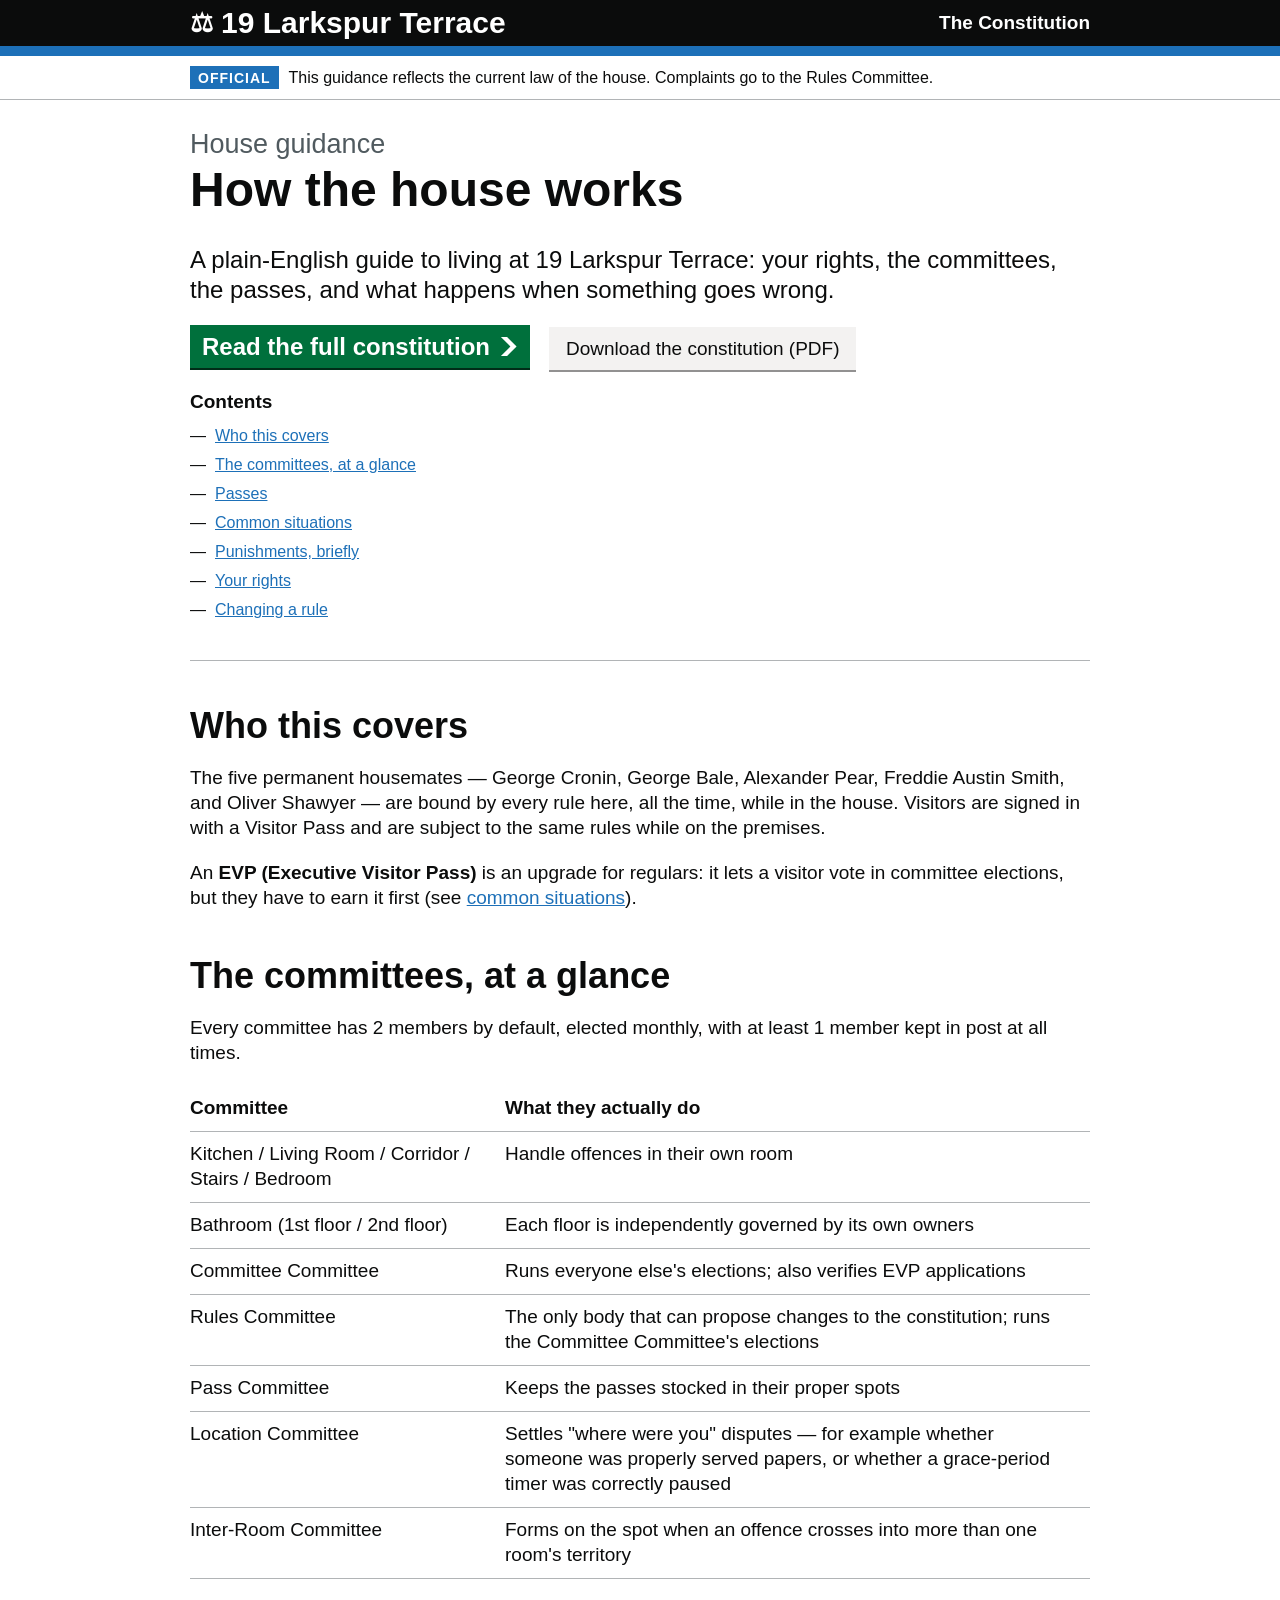
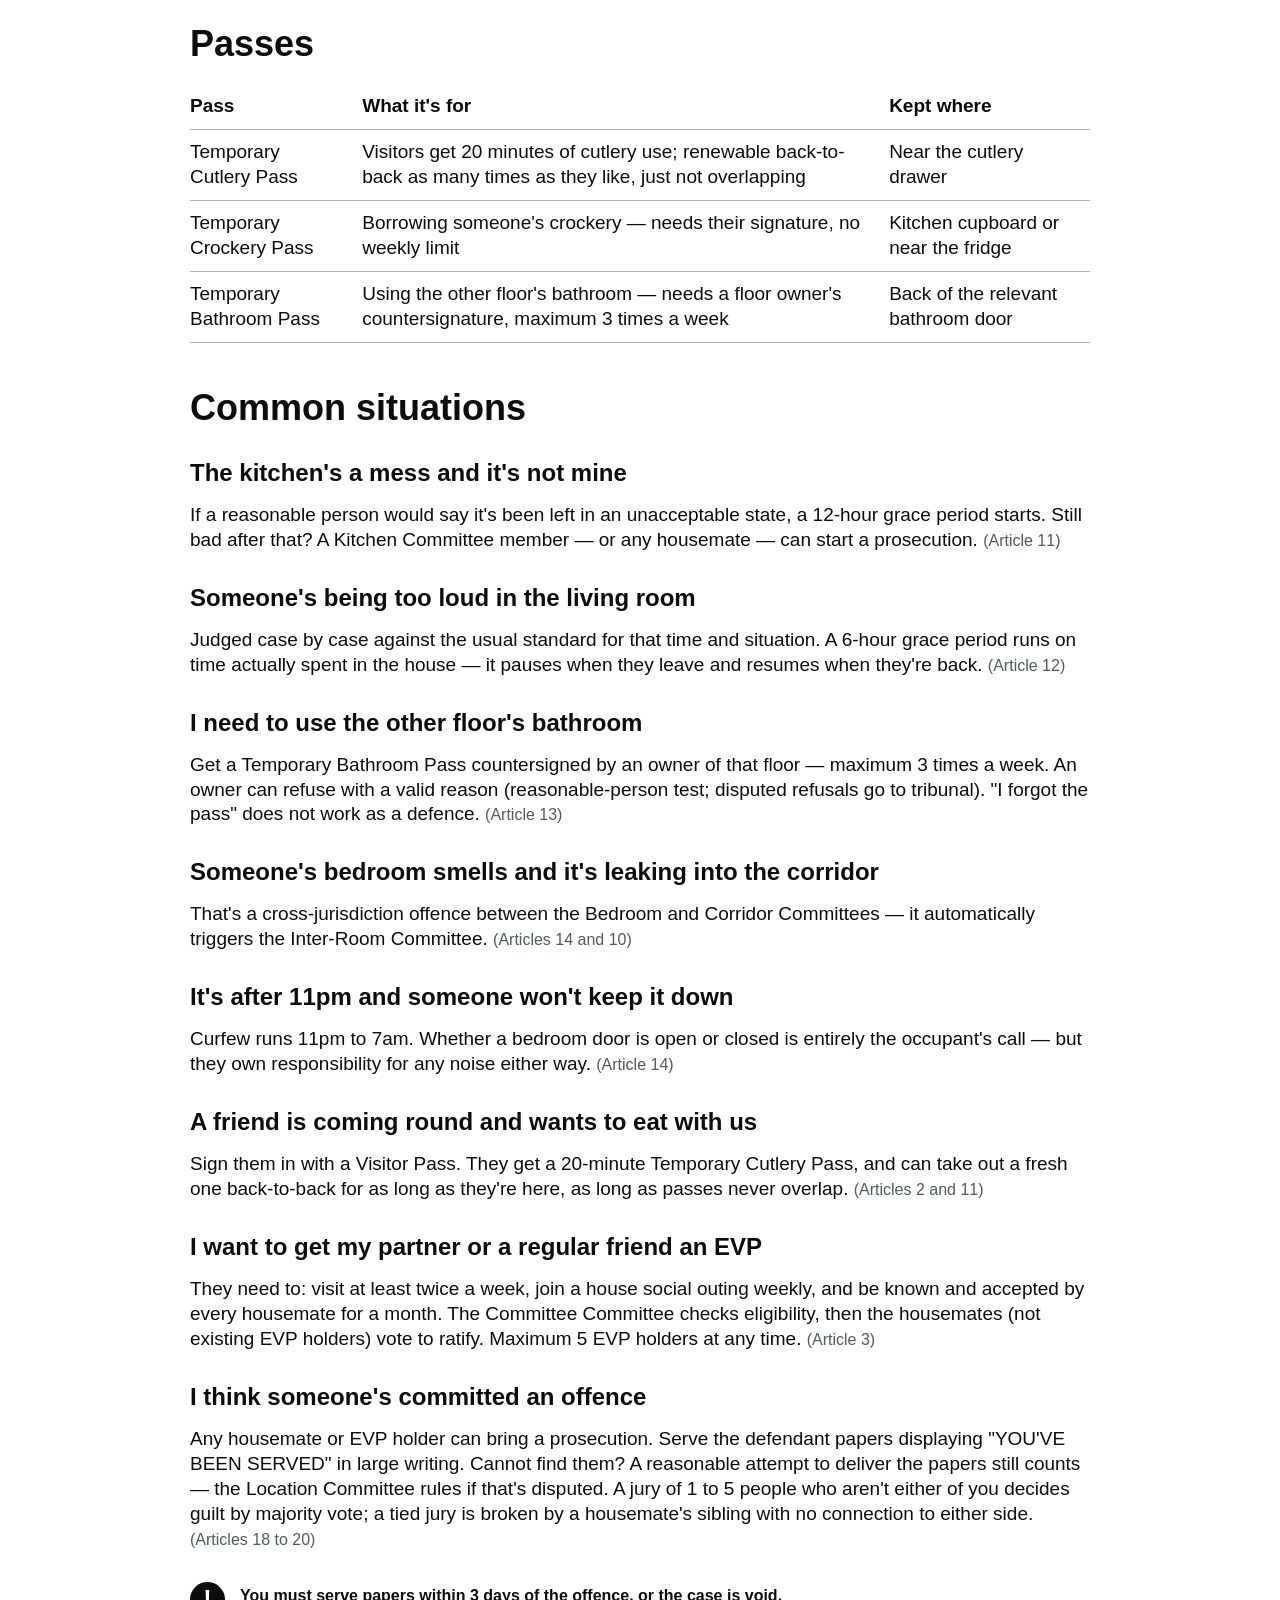
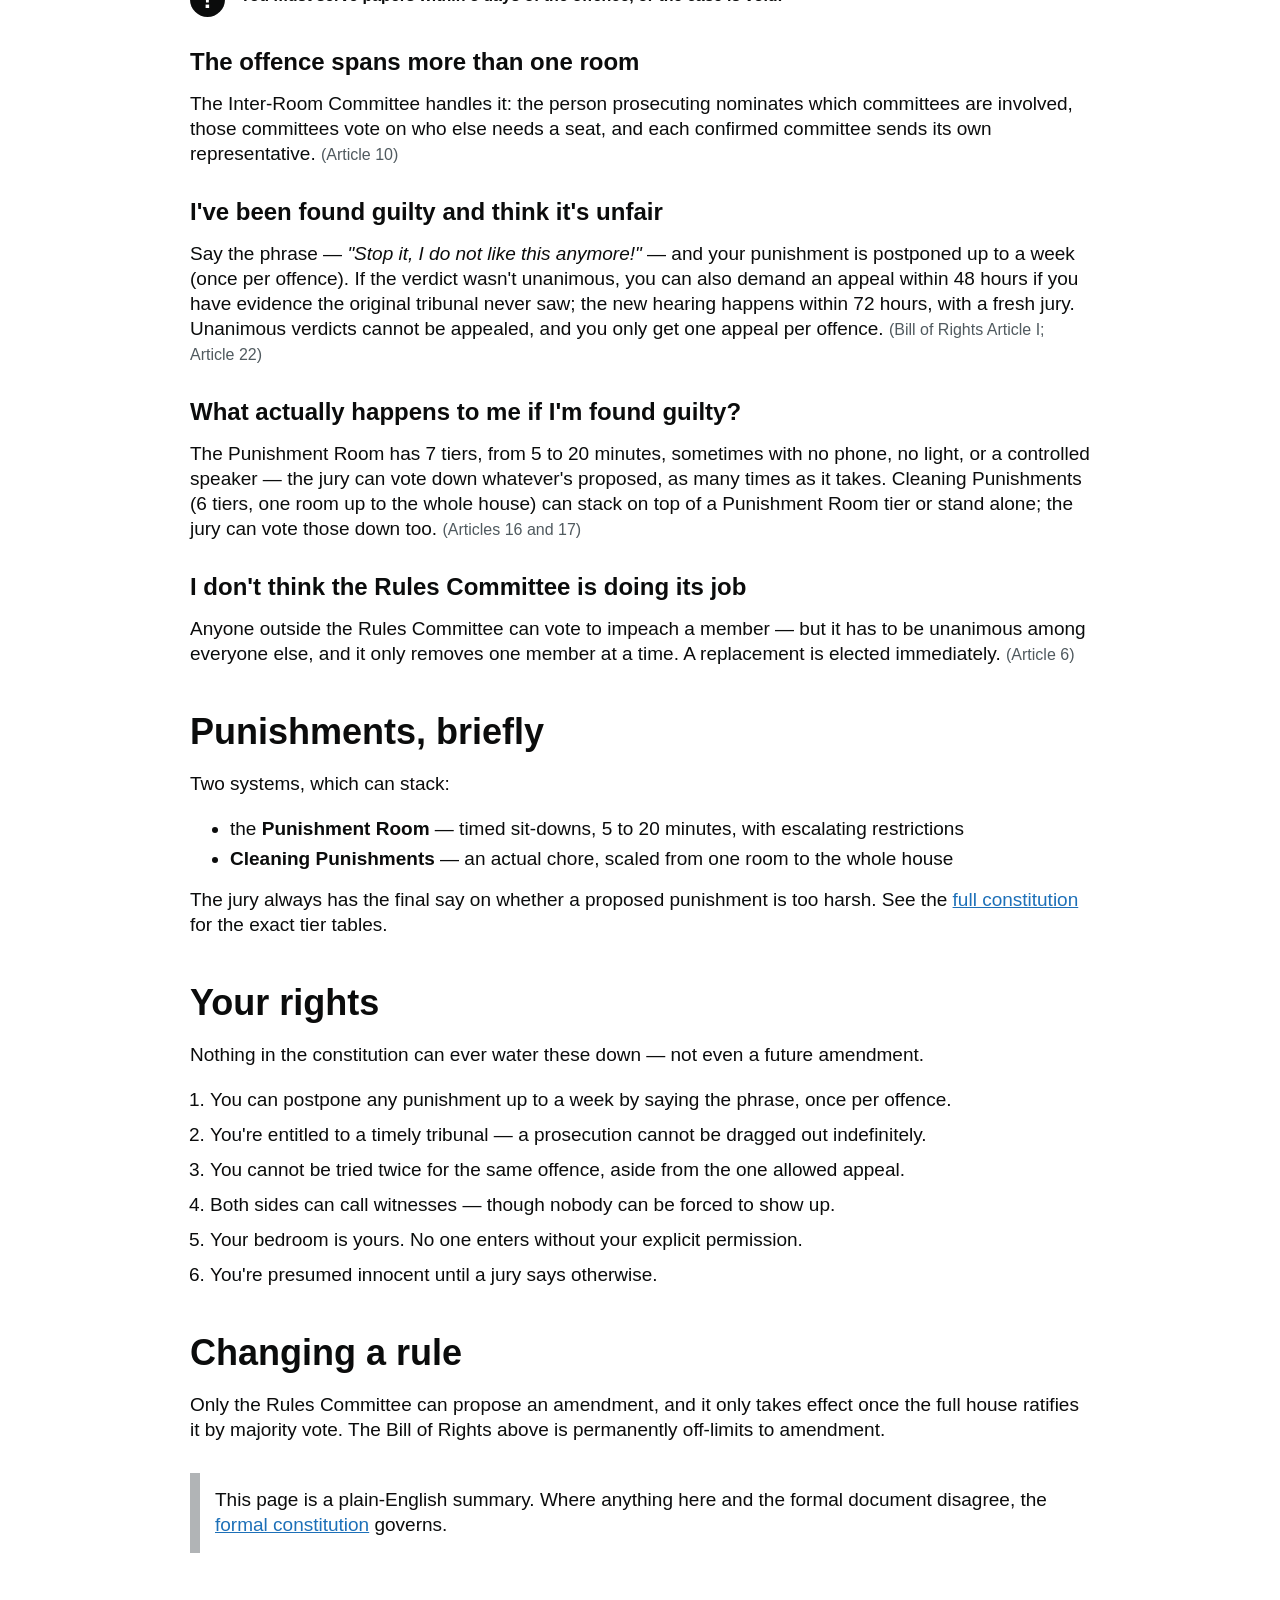
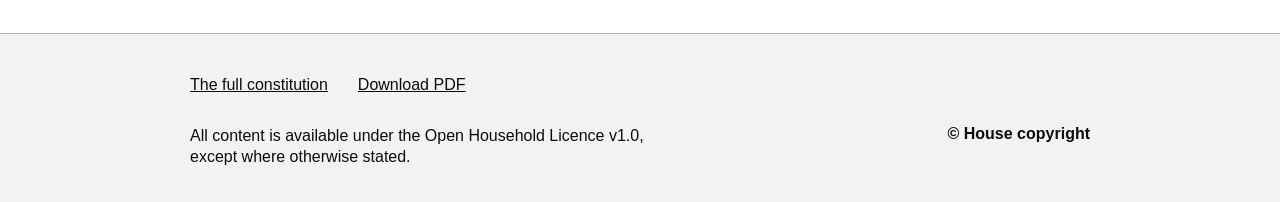
==== commit 26d8b6f4: "Redesign both pages in the GOV.UK design style Replaces the serif parchment look with a GOV.UK-style" ====
--- a/index.html
+++ b/index.html
@@ -3,353 +3,425 @@
 <head>
 <meta charset="UTF-8">
 <meta name="viewport" content="width=device-width, initial-scale=1.0">
-<title>19 Larkspur Terrace — Quick Guide</title>
-<link href="https://fonts.googleapis.com/css2?family=Playfair+Display:ital,wght@0,400;0,600;1,400&family=EB+Garamond:ital,wght@0,400;0,500;1,400&display=swap" rel="stylesheet">
+<title>How the house works - 19 Larkspur Terrace</title>
 <style>
   *, *::before, *::after { box-sizing: border-box; }
   body {
-    font-family: 'EB Garamond', Georgia, serif;
-    color: #1a1a1a;
-    background: #faf9f6;
+    font-family: Arial, "Helvetica Neue", Helvetica, sans-serif;
+    color: #0b0c0c;
+    background: #ffffff;
     margin: 0;
-    padding: 2rem 1rem;
-  }
-  .page {
-    max-width: 720px;
+    -webkit-font-smoothing: antialiased;
+  }
+  a { color: #1d70b8; }
+  a:visited { color: #4c2c92; }
+  a:hover { color: #003078; }
+  a:focus {
+    outline: 3px solid transparent;
+    color: #0b0c0c;
+    background-color: #ffdd00;
+    box-shadow: 0 -2px #ffdd00, 0 4px #0b0c0c;
+    text-decoration: none;
+  }
+  .width-container {
+    max-width: 960px;
     margin: 0 auto;
-    padding: 0 0 3rem;
-  }
-  .site-nav {
+    padding: 0 15px;
+  }
+  @media (min-width: 40.0625em) {
+    .width-container { padding: 0 30px; }
+  }
+  /* Header */
+  .govuk-header {
+    background: #0b0c0c;
+    border-bottom: 10px solid #1d70b8;
+  }
+  .govuk-header__inner {
+    max-width: 960px;
+    margin: 0 auto;
+    padding: 8px 15px;
     display: flex;
-    justify-content: flex-end;
-    gap: 12px;
+    align-items: center;
+    justify-content: space-between;
     flex-wrap: wrap;
-    margin-bottom: 1.5rem;
-  }
-  .site-nav a {
-    font-family: 'EB Garamond', serif;
+    gap: 6px 20px;
+  }
+  @media (min-width: 40.0625em) {
+    .govuk-header__inner { padding: 8px 30px; }
+  }
+  .govuk-header__logo {
+    color: #ffffff;
+    text-decoration: none;
+    font-weight: 700;
+    font-size: 30px;
+    line-height: 1;
+    display: inline-flex;
+    align-items: center;
+    gap: 8px;
+  }
+  .govuk-header__logo:visited { color: #ffffff; }
+  .govuk-header__logo:hover { color: #ffffff; border-bottom: 3px solid #ffffff; margin-bottom: -3px; }
+  .govuk-header__logo:focus { color: #0b0c0c; background: #ffdd00; box-shadow: 0 -2px #ffdd00, 0 4px #0b0c0c; }
+  .govuk-header__crest { font-size: 26px; }
+  .govuk-header__service {
+    color: #ffffff;
+    font-size: 19px;
+    font-weight: 700;
+    text-decoration: none;
+  }
+  .govuk-header__service:visited { color: #ffffff; }
+  /* Phase banner */
+  .phase-banner {
+    border-bottom: 1px solid #b1b4b6;
+    padding: 10px 0;
+    font-size: 16px;
+  }
+  .phase-banner .width-container { display: flex; align-items: center; gap: 10px; flex-wrap: wrap; }
+  .govuk-tag {
+    display: inline-block;
+    background: #1d70b8;
+    color: #ffffff;
+    font-weight: 700;
     font-size: 14px;
-    text-decoration: none;
-    color: #1a1a1a;
-    border: 1px solid #1a1a1a;
-    border-radius: 4px;
-    padding: 6px 14px;
-    transition: background 0.15s, color 0.15s;
-  }
-  .site-nav a:hover { background: #1a1a1a; color: #faf9f6; }
-  .site-nav a.primary { background: #1a1a1a; color: #faf9f6; }
-  .site-nav a.primary:hover { background: #333; }
-  .cover {
-    text-align: center;
-    padding: 1rem 1rem 2rem;
-    border-bottom: 2px solid #1a1a1a;
-    margin-bottom: 2rem;
-  }
-  .cover-seal {
-    width: 64px; height: 64px;
-    border: 2px solid #1a1a1a;
-    border-radius: 50%;
-    display: flex; align-items: center; justify-content: center;
-    margin: 0 auto 1.2rem;
-    font-size: 26px;
-  }
-  .cover h1 {
-    font-family: 'Playfair Display', serif;
-    font-size: 26px;
-    font-weight: 600;
-    letter-spacing: 0.02em;
-    margin: 0 0 0.4rem;
-    line-height: 1.3;
-  }
-  .cover .subtitle {
-    font-style: italic;
-    font-size: 15px;
-    color: #555;
-    margin: 0;
-  }
-  .toc {
-    background: #f2f0eb;
-    border-radius: 10px;
-    padding: 1.2rem 1.5rem;
-    margin-bottom: 2.5rem;
-  }
-  .toc h2 {
-    font-family: 'Playfair Display', serif;
-    font-size: 13px;
-    font-weight: 600;
-    letter-spacing: 0.08em;
+    line-height: 1;
+    letter-spacing: 1px;
     text-transform: uppercase;
-    margin: 0 0 0.8rem;
-    color: #555;
-  }
-  .toc-list {
+    padding: 5px 8px 4px;
+  }
+  /* Typography */
+  main { padding: 30px 0 50px; display: block; }
+  .govuk-caption-xl {
+    font-size: 27px;
+    line-height: 1.11;
+    color: #505a5f;
+    display: block;
+    margin: 0 0 5px;
+  }
+  h1 {
+    font-size: 48px;
+    font-weight: 700;
+    line-height: 1.04;
+    margin: 0 0 30px;
+  }
+  h2 {
+    font-size: 36px;
+    font-weight: 700;
+    line-height: 1.11;
+    margin: 45px 0 20px;
+  }
+  h3 {
+    font-size: 24px;
+    font-weight: 700;
+    line-height: 1.25;
+    margin: 30px 0 15px;
+  }
+  p, li {
+    font-size: 19px;
+    line-height: 1.3157;
+    margin: 0 0 20px;
+  }
+  li { margin-bottom: 5px; }
+  .govuk-body-l { font-size: 24px; line-height: 1.25; }
+  .clause-ref { color: #505a5f; font-size: 16px; }
+  @media (max-width: 40.0525em) {
+    h1 { font-size: 32px; }
+    h2 { font-size: 27px; }
+    h3 { font-size: 21px; }
+    p, li { font-size: 16px; }
+    .govuk-body-l { font-size: 19px; }
+    .govuk-caption-xl { font-size: 21px; }
+  }
+  /* Contents list */
+  .contents-label {
+    font-size: 19px;
+    font-weight: 700;
+    margin: 0 0 10px;
+  }
+  .contents-list {
     list-style: none;
-    margin: 0; padding: 0;
-    display: grid;
-    grid-template-columns: 1fr 1fr;
-    gap: 4px 24px;
-  }
-  .toc-list li a {
-    font-size: 14px;
-    color: #555;
-    text-decoration: none;
-    display: block;
-    padding: 2px 0;
-    border-bottom: 0.5px solid transparent;
-    transition: color 0.15s, border-color 0.15s;
-  }
-  .toc-list li a:hover { color: #1a1a1a; border-color: #ccc; }
-  .section-header {
-    margin: 2.5rem 0 1rem;
-    padding-top: 1.5rem;
-    border-top: 0.5px solid #ccc;
-  }
-  .section-header h2 {
-    font-family: 'Playfair Display', serif;
-    font-size: 20px;
-    font-weight: 600;
-    margin: 0;
-  }
-  .section-intro {
-    font-size: 15px;
-    color: #555;
-    margin: 0.3rem 0 1rem;
-    line-height: 1.6;
-  }
-  .ref-table {
+    margin: 0 0 40px;
+    padding: 0;
+  }
+  .contents-list li {
+    font-size: 16px;
+    margin-bottom: 8px;
+    padding-left: 25px;
+    position: relative;
+  }
+  .contents-list li::before {
+    content: "\2014";
+    position: absolute;
+    left: 0;
+    color: #0b0c0c;
+  }
+  /* Section break */
+  .section-break {
+    border: 0;
+    border-bottom: 1px solid #b1b4b6;
+    margin: 40px 0;
+  }
+  /* Tables */
+  .govuk-table {
     width: 100%;
     border-collapse: collapse;
-    font-size: 13.5px;
-    margin: 0.75rem 0 1rem;
-  }
-  .ref-table th {
-    background: #f2f0eb;
-    font-weight: 500;
+    margin: 0 0 30px;
+  }
+  .govuk-table th, .govuk-table td {
+    font-size: 19px;
+    line-height: 1.3157;
     text-align: left;
-    padding: 7px 10px;
-    border: 0.5px solid #ccc;
-    font-family: 'EB Garamond', serif;
-    font-size: 13px;
-    letter-spacing: 0.02em;
-  }
-  .ref-table td {
-    padding: 6px 10px;
-    border: 0.5px solid #ccc;
     vertical-align: top;
-    line-height: 1.5;
-  }
-  .ref-table tr:nth-child(even) td { background: #f8f7f4; }
-  .situation {
-    background: #f2f0eb;
-    border-left: 3px solid #888;
-    border-radius: 0 8px 8px 0;
-    padding: 0.85rem 1.1rem;
-    margin: 0.75rem 0;
-  }
-  .situation-title {
-    font-family: 'Playfair Display', serif;
-    font-weight: 600;
-    font-style: italic;
-    font-size: 15px;
-    margin-bottom: 0.35rem;
-  }
-  .situation p { font-size: 14.5px; margin: 0; line-height: 1.7; color: #1a1a1a; }
-  .situation .clause-ref { color: #888; font-size: 12.5px; font-style: italic; }
-  .rights-list {
-    margin: 0.5rem 0 0;
-    padding: 0;
-    list-style: none;
-  }
-  .rights-list li {
+    padding: 10px 20px 10px 0;
+    border-bottom: 1px solid #b1b4b6;
+  }
+  .govuk-table th { font-weight: 700; }
+  @media (max-width: 40.0525em) {
+    .govuk-table th, .govuk-table td { font-size: 16px; }
+  }
+  /* Inset text */
+  .govuk-inset-text {
+    border-left: 10px solid #b1b4b6;
+    padding: 15px;
+    margin: 30px 0;
+  }
+  .govuk-inset-text p:last-child { margin-bottom: 0; }
+  /* Warning text */
+  .govuk-warning-text {
     display: flex;
-    gap: 12px;
-    font-size: 15px;
-    line-height: 1.7;
-    margin: 0.5rem 0;
-  }
-  .rights-numeral {
-    font-family: 'Playfair Display', serif;
-    color: #777;
-    font-size: 13px;
-    min-width: 22px;
-    padding-top: 3px;
+    gap: 15px;
+    margin: 30px 0;
+    align-items: flex-start;
+  }
+  .govuk-warning-text__icon {
     flex-shrink: 0;
-  }
-  .closing {
-    margin-top: 2.5rem;
-    padding-top: 1.5rem;
-    border-top: 2px solid #1a1a1a;
-    text-align: center;
-  }
-  .closing p {
-    font-size: 15px;
-    color: #555;
-    margin: 0 0 1rem;
-  }
-  .closing-links {
-    display: flex;
+    display: inline-flex;
+    align-items: center;
     justify-content: center;
-    gap: 12px;
-    flex-wrap: wrap;
-  }
-  .closing-links a {
-    font-family: 'EB Garamond', serif;
-    font-size: 15px;
+    width: 35px;
+    height: 35px;
+    border-radius: 50%;
+    background: #0b0c0c;
+    color: #ffffff;
+    font-weight: 700;
+    font-size: 25px;
+    line-height: 1;
+  }
+  .govuk-warning-text__text { font-weight: 700; padding-top: 5px; }
+  /* Buttons */
+  .govuk-button {
+    display: inline-block;
+    background: #00703c;
+    color: #ffffff;
+    font-size: 19px;
+    font-weight: 400;
+    line-height: 1;
     text-decoration: none;
-    color: #1a1a1a;
-    border: 1px solid #1a1a1a;
-    border-radius: 4px;
-    padding: 8px 18px;
-    transition: background 0.15s, color 0.15s;
-  }
-  .closing-links a:hover { background: #1a1a1a; color: #faf9f6; }
-  .closing-links a.primary { background: #1a1a1a; color: #faf9f6; }
-  .closing-links a.primary:hover { background: #333; }
+    padding: 10px 15px;
+    border: 2px solid transparent;
+    box-shadow: 0 2px 0 #002d18;
+    margin: 0 15px 20px 0;
+    cursor: pointer;
+  }
+  .govuk-button:visited { color: #ffffff; }
+  .govuk-button:hover { background: #005a30; color: #ffffff; }
+  .govuk-button:focus { background: #ffdd00; color: #0b0c0c; box-shadow: 0 2px 0 #0b0c0c; }
+  .govuk-button--secondary {
+    background: #f3f2f1;
+    color: #0b0c0c;
+    box-shadow: 0 2px 0 #929191;
+  }
+  .govuk-button--secondary:visited { color: #0b0c0c; }
+  .govuk-button--secondary:hover { background: #dbdad9; color: #0b0c0c; }
+  .govuk-button--start {
+    font-size: 24px;
+    font-weight: 700;
+    padding: 8px 10px 7px;
+    display: inline-flex;
+    align-items: center;
+    gap: 10px;
+  }
+  .govuk-button--start svg { flex-shrink: 0; }
+  /* Rights numbered list */
+  .rights-list { padding-left: 20px; margin: 0 0 20px; }
+  .rights-list li { margin-bottom: 10px; }
+  /* Footer */
+  .govuk-footer {
+    background: #f3f2f1;
+    border-top: 1px solid #b1b4b6;
+    padding: 40px 0 25px;
+    font-size: 16px;
+    color: #0b0c0c;
+  }
+  .govuk-footer__meta { display: flex; justify-content: space-between; flex-wrap: wrap; gap: 20px; }
+  .govuk-footer a { color: #0b0c0c; }
+  .govuk-footer__licence { max-width: 500px; }
+  .govuk-footer__licence p { font-size: 16px; margin-bottom: 10px; }
+  .govuk-footer__copyright {
+    text-align: right;
+    font-weight: 700;
+    white-space: nowrap;
+  }
+  .govuk-footer__links { list-style: none; padding: 0; margin: 0 0 30px; display: flex; flex-wrap: wrap; gap: 15px 30px; }
+  .govuk-footer__links li { font-size: 16px; margin: 0; }
 </style>
 </head>
 <body>
-<div class="page">
-
-  <nav class="site-nav">
-    <a href="constitution.html">Read the Full Constitution</a>
-    <a class="primary" href="constitution.pdf" download>Download PDF &#8681;</a>
-  </nav>
-
-  <div class="cover">
-    <div class="cover-seal">⚖</div>
-    <h1>19 Larkspur Terrace</h1>
-    <p class="subtitle">A plain-English guide to how the house actually works</p>
+
+<header class="govuk-header">
+  <div class="govuk-header__inner">
+    <a href="index.html" class="govuk-header__logo"><span class="govuk-header__crest">&#9878;</span> 19&nbsp;Larkspur&nbsp;Terrace</a>
+    <a href="constitution.html" class="govuk-header__service">The Constitution</a>
   </div>
-
-  <div class="toc">
-    <h2>On this page</h2>
-    <ul class="toc-list">
-      <li><a href="#who">Who this covers</a></li>
-      <li><a href="#committees">The committees, at a glance</a></li>
-      <li><a href="#passes">Passes</a></li>
-      <li><a href="#situations">Common situations</a></li>
-      <li><a href="#punishments">Punishments, briefly</a></li>
-      <li><a href="#rights">Your rights</a></li>
-      <li><a href="#changing">Changing a rule</a></li>
-    </ul>
+</header>
+
+<div class="phase-banner">
+  <div class="width-container">
+    <span class="govuk-tag">Official</span>
+    <span>This guidance reflects the current law of the house. Complaints go to the Rules Committee.</span>
   </div>
-
-  <div id="who" class="section-header"><h2>Who This Covers</h2></div>
-  <p class="section-intro">The five permanent housemates — George Cronin, George Bale, Alexander Pear, Freddie Austin Smith, and Oliver Shawyer — are bound by every rule here, all the time, while in the house. Visitors are signed in with a Visitor Pass and are subject to the same rules while on the premises. An <strong>EVP (Executive Visitor Pass)</strong> is an upgrade for regulars: it lets a visitor vote in committee elections, but they have to earn it first (see below).</p>
-
-  <div id="committees" class="section-header"><h2>The Committees, At a Glance</h2></div>
-  <p class="section-intro">Every committee has 2 members by default, elected monthly, with at least 1 member kept in post at all times. Here's who handles what:</p>
-  <table class="ref-table">
-    <thead><tr><th>Committee</th><th>What they actually do</th></tr></thead>
+</div>
+
+<div class="width-container">
+<main>
+
+  <span class="govuk-caption-xl">House guidance</span>
+  <h1>How the house works</h1>
+
+  <p class="govuk-body-l">A plain-English guide to living at 19 Larkspur Terrace: your rights, the committees, the passes, and what happens when something goes wrong.</p>
+
+  <a href="constitution.html" class="govuk-button govuk-button--start">Read the full constitution
+    <svg width="17.5" height="19" viewBox="0 0 33 40" aria-hidden="true" focusable="false"><path fill="currentColor" d="M0 0h13l20 20-20 20H0l20-20z"></path></svg>
+  </a>
+  <a href="constitution.pdf" download class="govuk-button govuk-button--secondary">Download the constitution (PDF)</a>
+
+  <p class="contents-label">Contents</p>
+  <ul class="contents-list">
+    <li><a href="#who">Who this covers</a></li>
+    <li><a href="#committees">The committees, at a glance</a></li>
+    <li><a href="#passes">Passes</a></li>
+    <li><a href="#situations">Common situations</a></li>
+    <li><a href="#punishments">Punishments, briefly</a></li>
+    <li><a href="#rights">Your rights</a></li>
+    <li><a href="#changing">Changing a rule</a></li>
+  </ul>
+
+  <hr class="section-break">
+
+  <h2 id="who">Who this covers</h2>
+  <p>The five permanent housemates &mdash; George Cronin, George Bale, Alexander Pear, Freddie Austin Smith, and Oliver Shawyer &mdash; are bound by every rule here, all the time, while in the house. Visitors are signed in with a Visitor Pass and are subject to the same rules while on the premises.</p>
+  <p>An <strong>EVP (Executive Visitor Pass)</strong> is an upgrade for regulars: it lets a visitor vote in committee elections, but they have to earn it first (see <a href="#situations">common situations</a>).</p>
+
+  <h2 id="committees">The committees, at a glance</h2>
+  <p>Every committee has 2 members by default, elected monthly, with at least 1 member kept in post at all times.</p>
+  <table class="govuk-table">
+    <thead><tr><th style="width:35%">Committee</th><th>What they actually do</th></tr></thead>
     <tbody>
       <tr><td>Kitchen / Living Room / Corridor / Stairs / Bedroom</td><td>Handle offences in their own room</td></tr>
       <tr><td>Bathroom (1st floor / 2nd floor)</td><td>Each floor is independently governed by its own owners</td></tr>
       <tr><td>Committee Committee</td><td>Runs everyone else's elections; also verifies EVP applications</td></tr>
-      <tr><td>Rules Committee</td><td>The only body that can propose changes to this Constitution; runs the Committee Committee's elections</td></tr>
+      <tr><td>Rules Committee</td><td>The only body that can propose changes to the constitution; runs the Committee Committee's elections</td></tr>
       <tr><td>Pass Committee</td><td>Keeps the passes stocked in their proper spots</td></tr>
-      <tr><td>Location Committee</td><td>Settles "where were you" disputes — e.g. whether someone was properly served papers, or whether a grace-period timer was correctly paused</td></tr>
+      <tr><td>Location Committee</td><td>Settles "where were you" disputes &mdash; for example whether someone was properly served papers, or whether a grace-period timer was correctly paused</td></tr>
       <tr><td>Inter-Room Committee</td><td>Forms on the spot when an offence crosses into more than one room's territory</td></tr>
     </tbody>
   </table>
 
-  <div id="passes" class="section-header"><h2>Passes</h2></div>
-  <table class="ref-table">
+  <h2 id="passes">Passes</h2>
+  <table class="govuk-table">
     <thead><tr><th>Pass</th><th>What it's for</th><th>Kept where</th></tr></thead>
     <tbody>
-      <tr><td>Temporary Cutlery Pass</td><td>Visitors get 20 minutes of cutlery use; can renew back-to-back as many times as they like, just not overlapping</td><td>Near the cutlery drawer</td></tr>
-      <tr><td>Temporary Crockery Pass</td><td>Borrowing someone's crockery — needs their signature, no weekly limit</td><td>Kitchen cupboard / near the fridge</td></tr>
-      <tr><td>Temporary Bathroom Pass</td><td>Using the other floor's bathroom — needs a floor owner's countersignature, max 3 times a week</td><td>Back of the relevant bathroom door</td></tr>
+      <tr><td>Temporary Cutlery Pass</td><td>Visitors get 20 minutes of cutlery use; renewable back-to-back as many times as they like, just not overlapping</td><td>Near the cutlery drawer</td></tr>
+      <tr><td>Temporary Crockery Pass</td><td>Borrowing someone's crockery &mdash; needs their signature, no weekly limit</td><td>Kitchen cupboard or near the fridge</td></tr>
+      <tr><td>Temporary Bathroom Pass</td><td>Using the other floor's bathroom &mdash; needs a floor owner's countersignature, maximum 3 times a week</td><td>Back of the relevant bathroom door</td></tr>
     </tbody>
   </table>
 
-  <div id="situations" class="section-header"><h2>Common Situations</h2></div>
-  <p class="section-intro">Real scenarios, and what actually happens.</p>
-
-  <div class="situation">
-    <div class="situation-title">"The kitchen's a mess and it's not mine."</div>
-    <p>If a reasonable person would say it's been left in an unacceptable state, a 12-hour grace period starts. Still bad after that? A Kitchen Committee member — or any housemate — can start a prosecution. <span class="clause-ref">Art. 11</span></p>
+  <h2 id="situations">Common situations</h2>
+
+  <h3>The kitchen's a mess and it's not mine</h3>
+  <p>If a reasonable person would say it's been left in an unacceptable state, a 12-hour grace period starts. Still bad after that? A Kitchen Committee member &mdash; or any housemate &mdash; can start a prosecution. <span class="clause-ref">(Article 11)</span></p>
+
+  <h3>Someone's being too loud in the living room</h3>
+  <p>Judged case by case against the usual standard for that time and situation. A 6-hour grace period runs on time actually spent in the house &mdash; it pauses when they leave and resumes when they're back. <span class="clause-ref">(Article 12)</span></p>
+
+  <h3>I need to use the other floor's bathroom</h3>
+  <p>Get a Temporary Bathroom Pass countersigned by an owner of that floor &mdash; maximum 3 times a week. An owner can refuse with a valid reason (reasonable-person test; disputed refusals go to tribunal). "I forgot the pass" does not work as a defence. <span class="clause-ref">(Article 13)</span></p>
+
+  <h3>Someone's bedroom smells and it's leaking into the corridor</h3>
+  <p>That's a cross-jurisdiction offence between the Bedroom and Corridor Committees &mdash; it automatically triggers the Inter-Room Committee. <span class="clause-ref">(Articles 14 and 10)</span></p>
+
+  <h3>It's after 11pm and someone won't keep it down</h3>
+  <p>Curfew runs 11pm to 7am. Whether a bedroom door is open or closed is entirely the occupant's call &mdash; but they own responsibility for any noise either way. <span class="clause-ref">(Article 14)</span></p>
+
+  <h3>A friend is coming round and wants to eat with us</h3>
+  <p>Sign them in with a Visitor Pass. They get a 20-minute Temporary Cutlery Pass, and can take out a fresh one back-to-back for as long as they're here, as long as passes never overlap. <span class="clause-ref">(Articles 2 and 11)</span></p>
+
+  <h3>I want to get my partner or a regular friend an EVP</h3>
+  <p>They need to: visit at least twice a week, join a house social outing weekly, and be known and accepted by every housemate for a month. The Committee Committee checks eligibility, then the housemates (not existing EVP holders) vote to ratify. Maximum 5 EVP holders at any time. <span class="clause-ref">(Article 3)</span></p>
+
+  <h3>I think someone's committed an offence</h3>
+  <p>Any housemate or EVP holder can bring a prosecution. Serve the defendant papers displaying "YOU'VE BEEN SERVED" in large writing. Cannot find them? A reasonable attempt to deliver the papers still counts &mdash; the Location Committee rules if that's disputed. A jury of 1 to 5 people who aren't either of you decides guilt by majority vote; a tied jury is broken by a housemate's sibling with no connection to either side. <span class="clause-ref">(Articles 18 to 20)</span></p>
+
+  <div class="govuk-warning-text">
+    <span class="govuk-warning-text__icon" aria-hidden="true">!</span>
+    <span class="govuk-warning-text__text">You must serve papers within 3 days of the offence, or the case is void.</span>
   </div>
 
-  <div class="situation">
-    <div class="situation-title">"Someone's being too loud in the living room."</div>
-    <p>Judged case-by-case against the usual standard for that time and situation. A 6-hour grace period runs on time actually spent in the house — it pauses when they leave and resumes when they're back. <span class="clause-ref">Art. 12</span></p>
+  <h3>The offence spans more than one room</h3>
+  <p>The Inter-Room Committee handles it: the person prosecuting nominates which committees are involved, those committees vote on who else needs a seat, and each confirmed committee sends its own representative. <span class="clause-ref">(Article 10)</span></p>
+
+  <h3>I've been found guilty and think it's unfair</h3>
+  <p>Say the phrase &mdash; <em>"Stop it, I do not like this anymore!"</em> &mdash; and your punishment is postponed up to a week (once per offence). If the verdict wasn't unanimous, you can also demand an appeal within 48 hours if you have evidence the original tribunal never saw; the new hearing happens within 72 hours, with a fresh jury. Unanimous verdicts cannot be appealed, and you only get one appeal per offence. <span class="clause-ref">(Bill of Rights Article I; Article 22)</span></p>
+
+  <h3>What actually happens to me if I'm found guilty?</h3>
+  <p>The Punishment Room has 7 tiers, from 5 to 20 minutes, sometimes with no phone, no light, or a controlled speaker &mdash; the jury can vote down whatever's proposed, as many times as it takes. Cleaning Punishments (6 tiers, one room up to the whole house) can stack on top of a Punishment Room tier or stand alone; the jury can vote those down too. <span class="clause-ref">(Articles 16 and 17)</span></p>
+
+  <h3>I don't think the Rules Committee is doing its job</h3>
+  <p>Anyone outside the Rules Committee can vote to impeach a member &mdash; but it has to be unanimous among everyone else, and it only removes one member at a time. A replacement is elected immediately. <span class="clause-ref">(Article 6)</span></p>
+
+  <h2 id="punishments">Punishments, briefly</h2>
+  <p>Two systems, which can stack:</p>
+  <ul>
+    <li>the <strong>Punishment Room</strong> &mdash; timed sit-downs, 5 to 20 minutes, with escalating restrictions</li>
+    <li><strong>Cleaning Punishments</strong> &mdash; an actual chore, scaled from one room to the whole house</li>
+  </ul>
+  <p>The jury always has the final say on whether a proposed punishment is too harsh. See the <a href="constitution.html">full constitution</a> for the exact tier tables.</p>
+
+  <h2 id="rights">Your rights</h2>
+  <p>Nothing in the constitution can ever water these down &mdash; not even a future amendment.</p>
+  <ol class="rights-list">
+    <li>You can postpone any punishment up to a week by saying the phrase, once per offence.</li>
+    <li>You're entitled to a timely tribunal &mdash; a prosecution cannot be dragged out indefinitely.</li>
+    <li>You cannot be tried twice for the same offence, aside from the one allowed appeal.</li>
+    <li>Both sides can call witnesses &mdash; though nobody can be forced to show up.</li>
+    <li>Your bedroom is yours. No one enters without your explicit permission.</li>
+    <li>You're presumed innocent until a jury says otherwise.</li>
+  </ol>
+
+  <h2 id="changing">Changing a rule</h2>
+  <p>Only the Rules Committee can propose an amendment, and it only takes effect once the full house ratifies it by majority vote. The Bill of Rights above is permanently off-limits to amendment.</p>
+
+  <div class="govuk-inset-text">
+    <p>This page is a plain-English summary. Where anything here and the formal document disagree, the <a href="constitution.html">formal constitution</a> governs.</p>
   </div>
 
-  <div class="situation">
-    <div class="situation-title">"I need to use the other floor's bathroom."</div>
-    <p>Get a Temporary Bathroom Pass countersigned by an owner of that floor — max 3 times a week. An owner can refuse with a valid reason (reasonable-person test; disputed refusals go to tribunal). No pass is no excuse — "I forgot" doesn't work as a defence. <span class="clause-ref">Art. 13</span></p>
-  </div>
-
-  <div class="situation">
-    <div class="situation-title">"Someone's bedroom smells and it's leaking into the corridor."</div>
-    <p>That's a cross-jurisdiction offence between the Bedroom and Corridor Committees — it automatically triggers the Inter-Room Committee. <span class="clause-ref">Art. 14, 10</span></p>
-  </div>
-
-  <div class="situation">
-    <div class="situation-title">"It's after 11pm and someone won't keep it down."</div>
-    <p>Curfew runs 11pm–7am. Whether a bedroom door is open or closed is entirely the occupant's call — but they own responsibility for any noise either way. <span class="clause-ref">Art. 14</span></p>
-  </div>
-
-  <div class="situation">
-    <div class="situation-title">"A friend is coming round and wants to eat with us."</div>
-    <p>Sign them in with a Visitor Pass. They get a 20-minute Temporary Cutlery Pass, and can take out a fresh one back-to-back for as long as they're here, as long as passes never overlap. <span class="clause-ref">Art. 2, 11</span></p>
-  </div>
-
-  <div class="situation">
-    <div class="situation-title">"I want to get my partner or a regular friend an EVP."</div>
-    <p>They need to: visit at least twice a week, join a house social outing weekly, and be known and accepted by every housemate for a month. The Committee Committee checks eligibility, then the housemates (not existing EVP holders) vote to ratify. Max 5 EVP holders at any time. <span class="clause-ref">Art. 3</span></p>
-  </div>
-
-  <div class="situation">
-    <div class="situation-title">"I think someone's committed an offence."</div>
-    <p>Any housemate or EVP holder can bring a prosecution. Serve them papers (must say "YOU'VE BEEN SERVED" in large writing) within 3 days of the offence, or the case is void. Can't find them? A reasonable attempt to deliver the papers still counts — the Location Committee rules if that's disputed. A jury of 1–5 people who aren't either of you decides guilt by majority vote; a tied jury is broken by a housemate's sibling with no connection to either side. <span class="clause-ref">Art. 18–20</span></p>
-  </div>
-
-  <div class="situation">
-    <div class="situation-title">"The offence spans more than one room."</div>
-    <p>The Inter-Room Committee handles it: the person prosecuting nominates which committees are involved, those committees vote on who else needs a seat, and each confirmed committee sends its own representative. <span class="clause-ref">Art. 10</span></p>
-  </div>
-
-  <div class="situation">
-    <div class="situation-title">"I've been found guilty and think it's unfair."</div>
-    <p>Say the phrase — <em>"Stop it, I do not like this anymore!"</em> — and your punishment is postponed up to a week (once per offence). If the verdict wasn't unanimous, you can also demand an appeal within 48 hours if you have evidence the original tribunal never saw; the new hearing happens within 72 hours, with a fresh jury. Unanimous verdicts can't be appealed, and you only get one appeal per offence. <span class="clause-ref">BoR I, Art. 22</span></p>
-  </div>
-
-  <div class="situation">
-    <div class="situation-title">"What actually happens to me if I'm found guilty?"</div>
-    <p>The Punishment Room has 7 tiers, from 5 to 20 minutes, sometimes with no phone, no light, or a controlled speaker — the jury can vote down whatever's proposed, as many times as it takes. Cleaning Punishments (6 tiers, one room up to the whole house) can stack on top of a Punishment Room tier or stand alone; the jury can vote those down too. <span class="clause-ref">Art. 16–17</span></p>
-  </div>
-
-  <div class="situation">
-    <div class="situation-title">"I don't think the Rules Committee is doing its job."</div>
-    <p>Anyone outside the Rules Committee can vote to impeach a member — but it has to be unanimous among everyone else, and it only removes one member at a time. A replacement is elected immediately. <span class="clause-ref">Art. 6</span></p>
-  </div>
-
-  <div id="punishments" class="section-header"><h2>Punishments, Briefly</h2></div>
-  <p class="section-intro">Two systems, which can stack: the Punishment Room (timed sit-downs, 5–20 minutes, escalating restrictions) and Cleaning Punishments (an actual chore, scaled from one room to the whole house). The jury always has the final say on whether a proposed punishment is too harsh. See the full Constitution for the exact tier tables.</p>
-
-  <div id="rights" class="section-header"><h2>Your Rights</h2></div>
-  <p class="section-intro">Nothing in this Constitution can ever water these down — not even a future amendment.</p>
-  <ul class="rights-list">
-    <li><span class="rights-numeral">I.</span><span>You can postpone any punishment up to a week by saying the phrase, once per offence.</span></li>
-    <li><span class="rights-numeral">II.</span><span>You're entitled to a timely tribunal — a prosecution can't be dragged out indefinitely.</span></li>
-    <li><span class="rights-numeral">III.</span><span>You can't be tried twice for the same offence, aside from the one allowed appeal.</span></li>
-    <li><span class="rights-numeral">IV.</span><span>Both sides can call witnesses — though nobody can be forced to show up.</span></li>
-    <li><span class="rights-numeral">V.</span><span>Your bedroom is yours. No one enters without your explicit permission.</span></li>
-    <li><span class="rights-numeral">VI.</span><span>You're presumed innocent until a jury says otherwise.</span></li>
-  </ul>
-
-  <div id="changing" class="section-header"><h2>Changing a Rule</h2></div>
-  <p class="section-intro">Only the Rules Committee can propose an amendment, and it only takes effect once the full house ratifies it by majority vote. The Bill of Rights above is permanently off-limits to amendment.</p>
-
-  <div class="closing">
-    <p>This page is a plain-English summary. Where anything here and the formal document disagree, the formal document governs.</p>
-    <div class="closing-links">
-      <a class="primary" href="constitution.html">Read the Full Constitution</a>
-      <a href="constitution.pdf" download>Download PDF</a>
+</main>
+</div>
+
+<footer class="govuk-footer">
+  <div class="width-container">
+    <ul class="govuk-footer__links">
+      <li><a href="constitution.html">The full constitution</a></li>
+      <li><a href="constitution.pdf" download>Download PDF</a></li>
+    </ul>
+    <div class="govuk-footer__meta">
+      <div class="govuk-footer__licence">
+        <p>All content is available under the Open Household Licence v1.0, except where otherwise stated.</p>
+      </div>
+      <div class="govuk-footer__copyright">&copy; House copyright</div>
     </div>
   </div>
-
-</div>
+</footer>
+
 </body>
 </html>
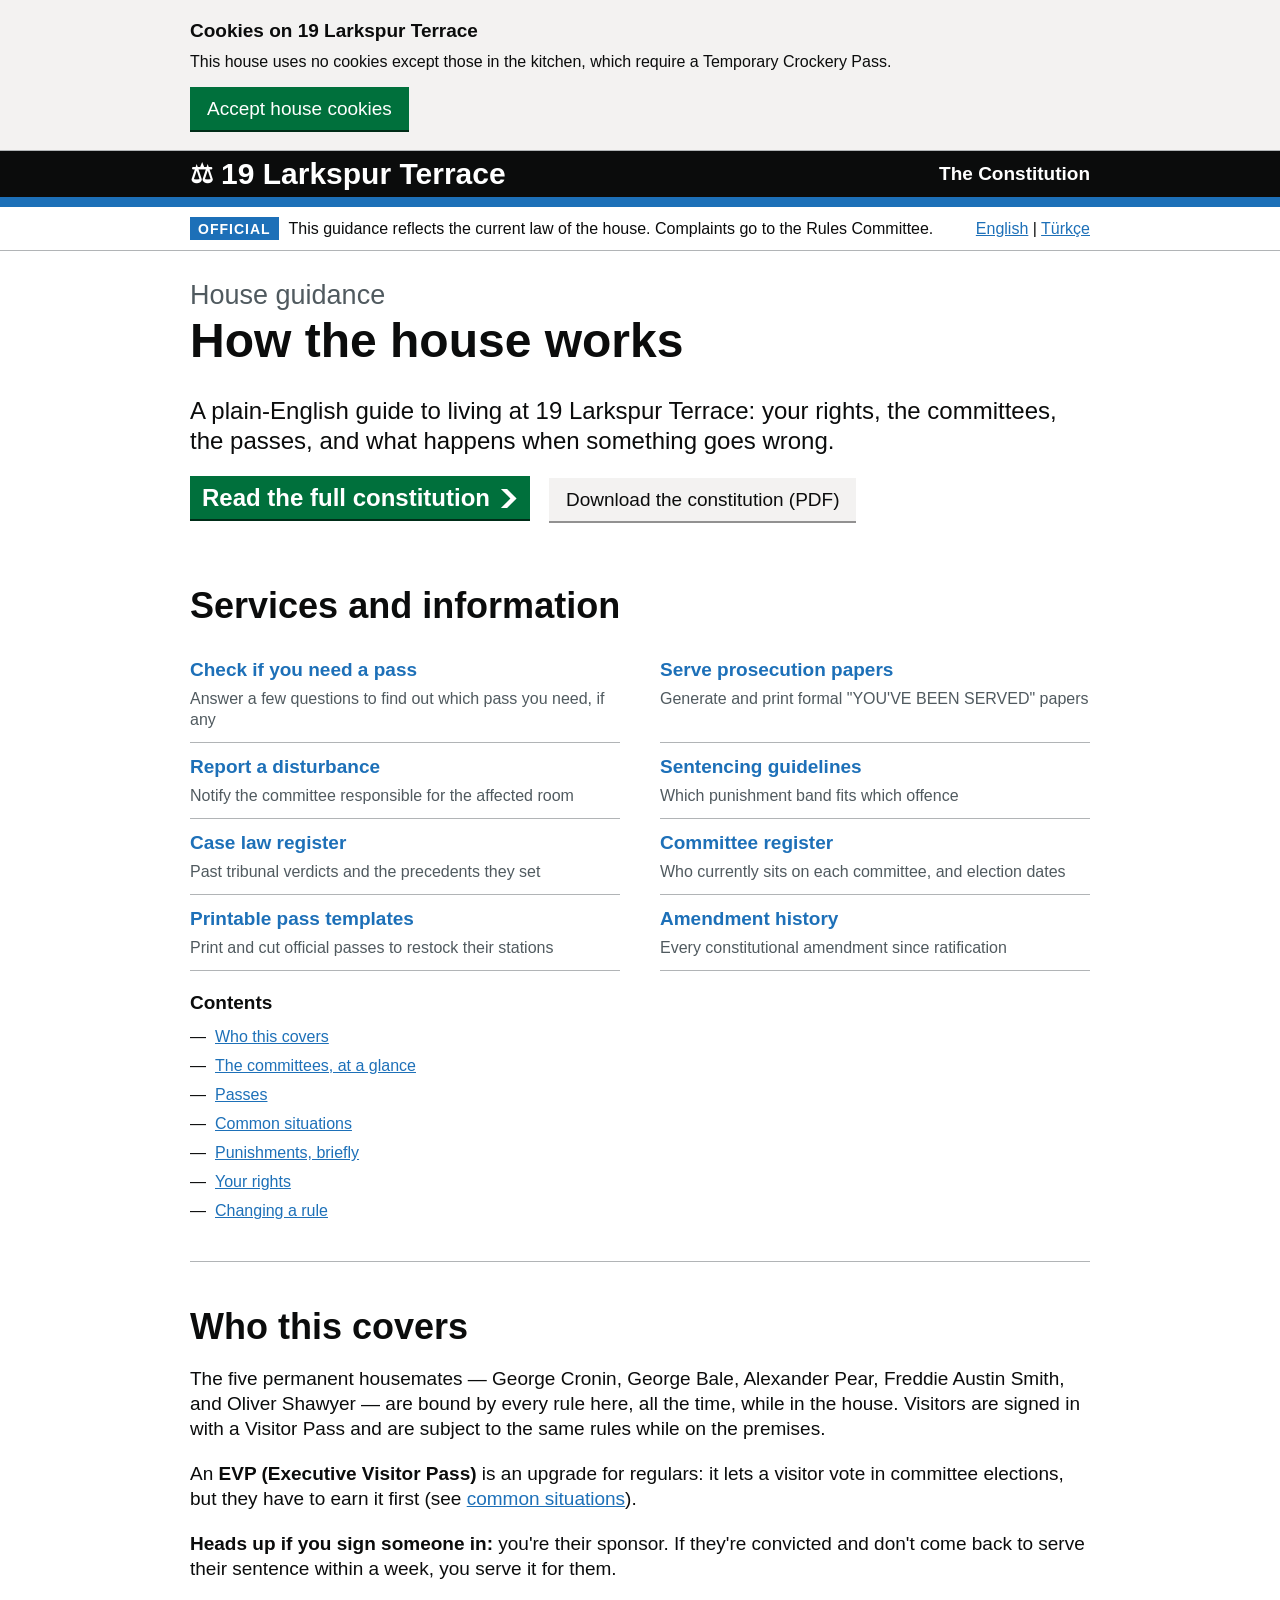
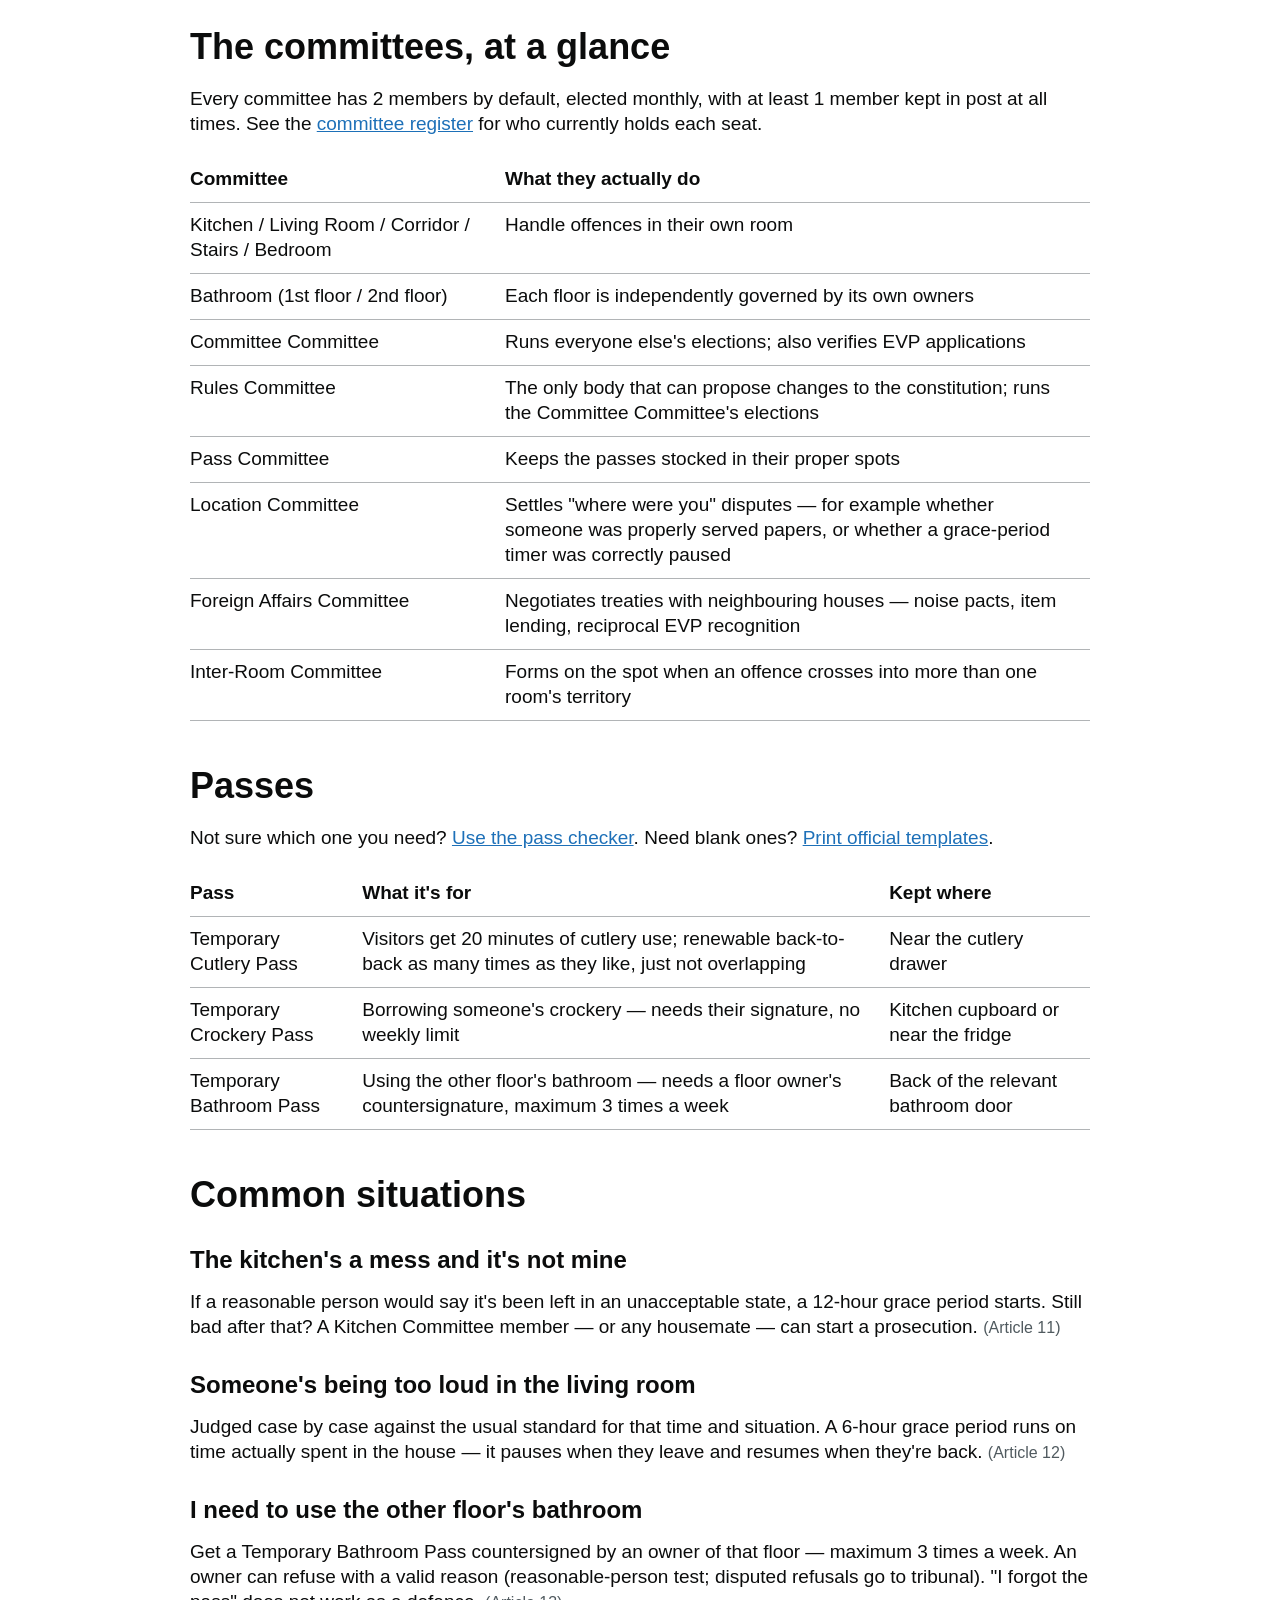
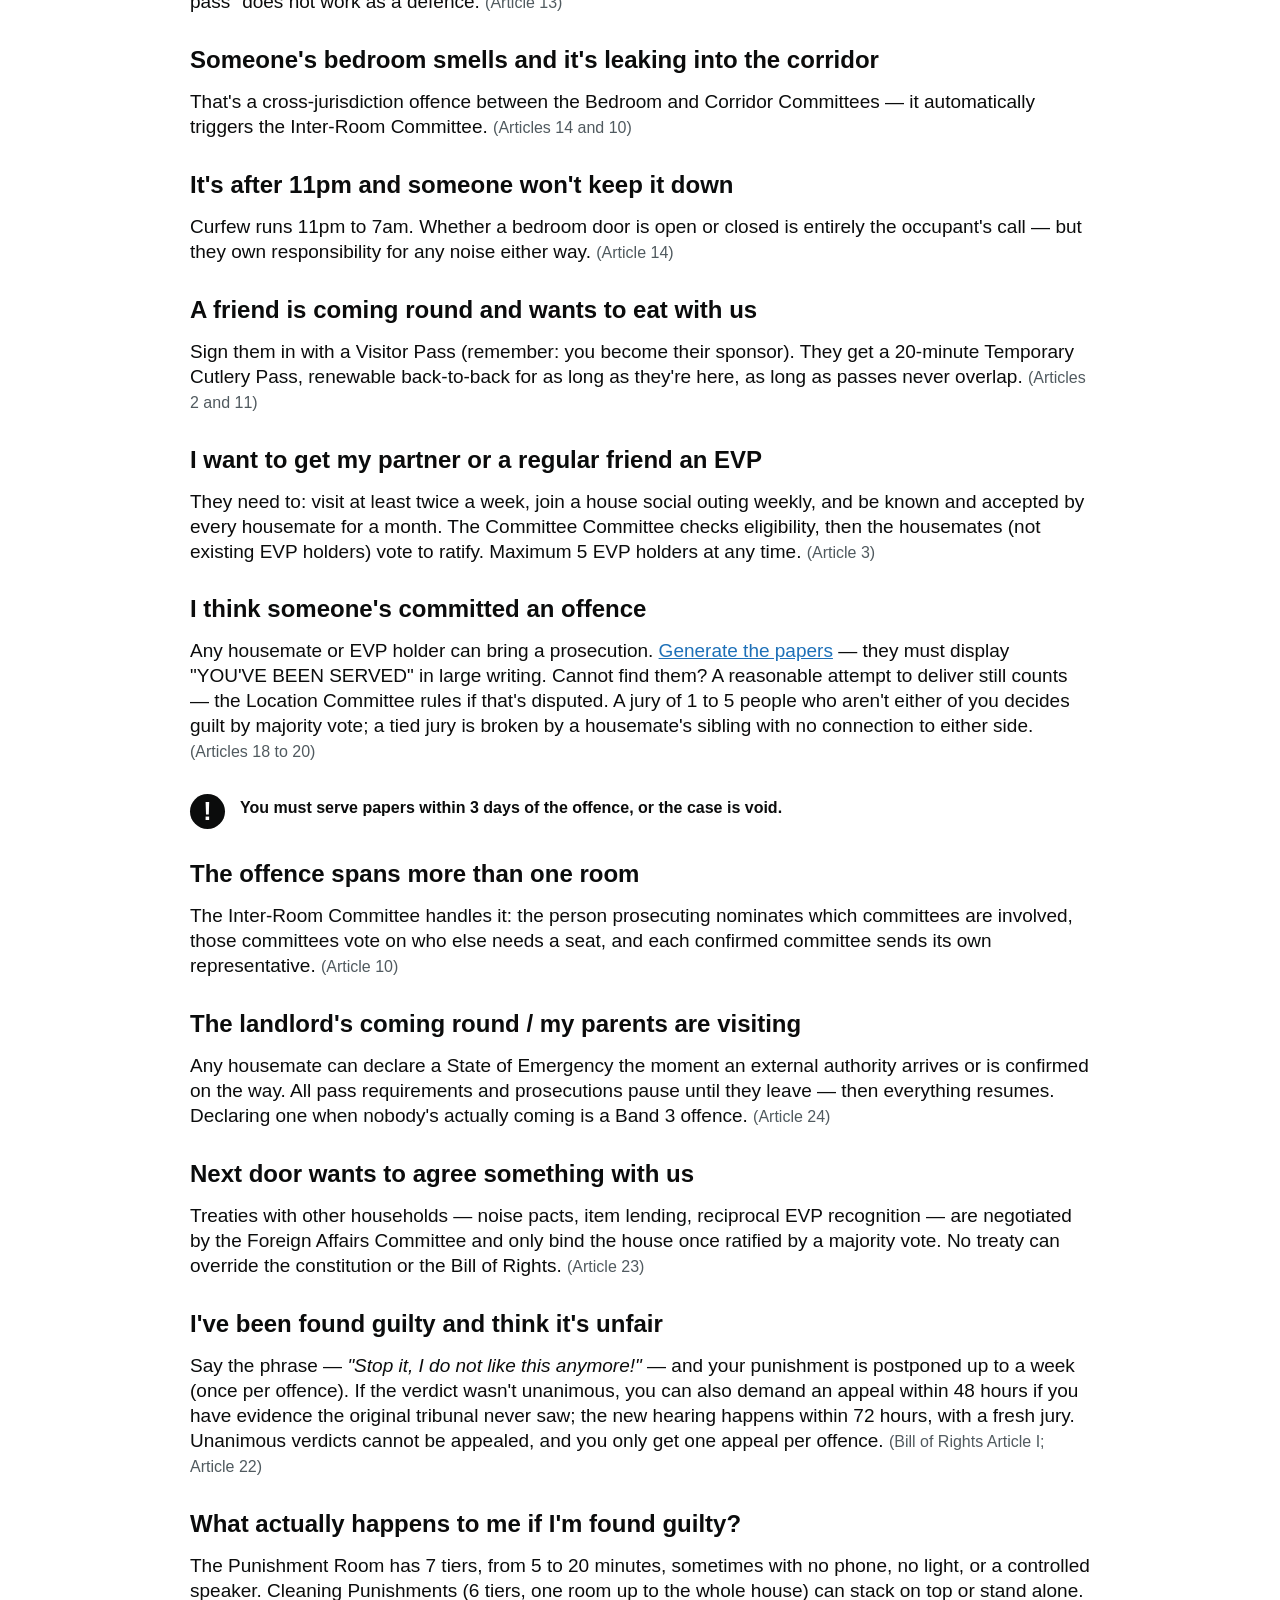
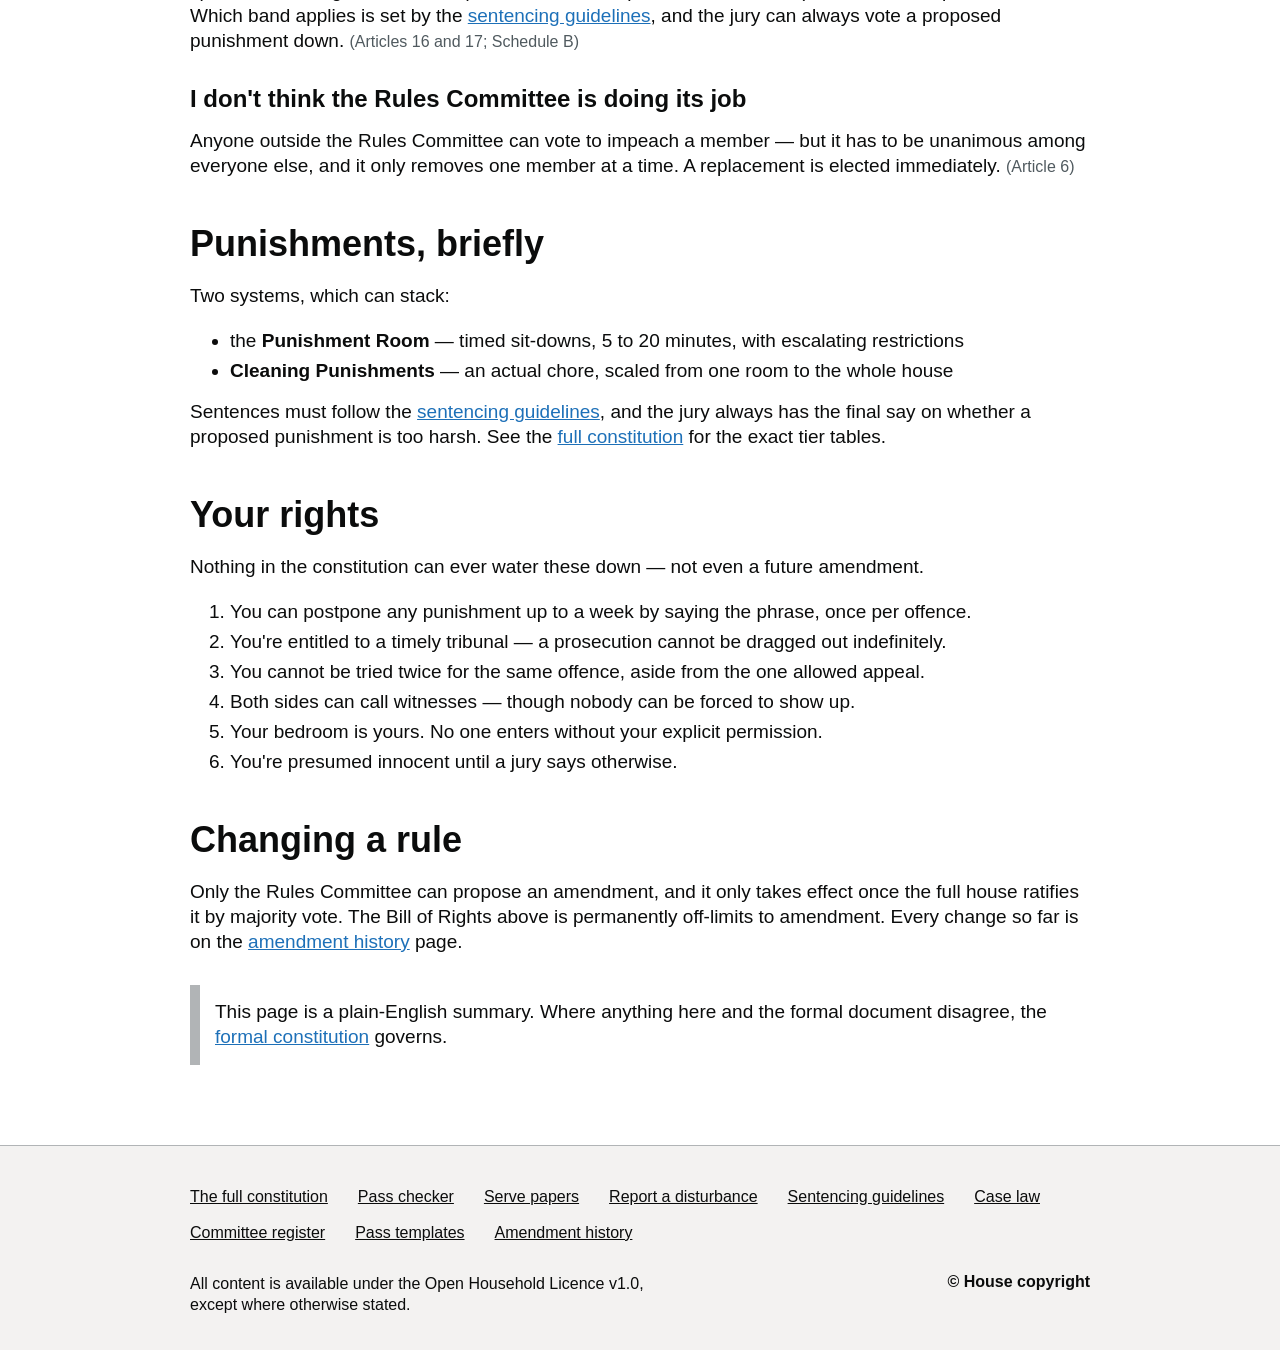
==== commit bee56371: "Amendment 8 and full digital services: bilingual site, tools, registers Constitutional changes (Amen" ====
--- a/index.html
+++ b/index.html
@@ -4,405 +4,201 @@
 <meta charset="UTF-8">
 <meta name="viewport" content="width=device-width, initial-scale=1.0">
 <title>How the house works - 19 Larkspur Terrace</title>
-<style>
-  *, *::before, *::after { box-sizing: border-box; }
-  body {
-    font-family: Arial, "Helvetica Neue", Helvetica, sans-serif;
-    color: #0b0c0c;
-    background: #ffffff;
-    margin: 0;
-    -webkit-font-smoothing: antialiased;
-  }
-  a { color: #1d70b8; }
-  a:visited { color: #4c2c92; }
-  a:hover { color: #003078; }
-  a:focus {
-    outline: 3px solid transparent;
-    color: #0b0c0c;
-    background-color: #ffdd00;
-    box-shadow: 0 -2px #ffdd00, 0 4px #0b0c0c;
-    text-decoration: none;
-  }
-  .width-container {
-    max-width: 960px;
-    margin: 0 auto;
-    padding: 0 15px;
-  }
-  @media (min-width: 40.0625em) {
-    .width-container { padding: 0 30px; }
-  }
-  /* Header */
-  .govuk-header {
-    background: #0b0c0c;
-    border-bottom: 10px solid #1d70b8;
-  }
-  .govuk-header__inner {
-    max-width: 960px;
-    margin: 0 auto;
-    padding: 8px 15px;
-    display: flex;
-    align-items: center;
-    justify-content: space-between;
-    flex-wrap: wrap;
-    gap: 6px 20px;
-  }
-  @media (min-width: 40.0625em) {
-    .govuk-header__inner { padding: 8px 30px; }
-  }
-  .govuk-header__logo {
-    color: #ffffff;
-    text-decoration: none;
-    font-weight: 700;
-    font-size: 30px;
-    line-height: 1;
-    display: inline-flex;
-    align-items: center;
-    gap: 8px;
-  }
-  .govuk-header__logo:visited { color: #ffffff; }
-  .govuk-header__logo:hover { color: #ffffff; border-bottom: 3px solid #ffffff; margin-bottom: -3px; }
-  .govuk-header__logo:focus { color: #0b0c0c; background: #ffdd00; box-shadow: 0 -2px #ffdd00, 0 4px #0b0c0c; }
-  .govuk-header__crest { font-size: 26px; }
-  .govuk-header__service {
-    color: #ffffff;
-    font-size: 19px;
-    font-weight: 700;
-    text-decoration: none;
-  }
-  .govuk-header__service:visited { color: #ffffff; }
-  /* Phase banner */
-  .phase-banner {
-    border-bottom: 1px solid #b1b4b6;
-    padding: 10px 0;
-    font-size: 16px;
-  }
-  .phase-banner .width-container { display: flex; align-items: center; gap: 10px; flex-wrap: wrap; }
-  .govuk-tag {
-    display: inline-block;
-    background: #1d70b8;
-    color: #ffffff;
-    font-weight: 700;
-    font-size: 14px;
-    line-height: 1;
-    letter-spacing: 1px;
-    text-transform: uppercase;
-    padding: 5px 8px 4px;
-  }
-  /* Typography */
-  main { padding: 30px 0 50px; display: block; }
-  .govuk-caption-xl {
-    font-size: 27px;
-    line-height: 1.11;
-    color: #505a5f;
-    display: block;
-    margin: 0 0 5px;
-  }
-  h1 {
-    font-size: 48px;
-    font-weight: 700;
-    line-height: 1.04;
-    margin: 0 0 30px;
-  }
-  h2 {
-    font-size: 36px;
-    font-weight: 700;
-    line-height: 1.11;
-    margin: 45px 0 20px;
-  }
-  h3 {
-    font-size: 24px;
-    font-weight: 700;
-    line-height: 1.25;
-    margin: 30px 0 15px;
-  }
-  p, li {
-    font-size: 19px;
-    line-height: 1.3157;
-    margin: 0 0 20px;
-  }
-  li { margin-bottom: 5px; }
-  .govuk-body-l { font-size: 24px; line-height: 1.25; }
-  .clause-ref { color: #505a5f; font-size: 16px; }
-  @media (max-width: 40.0525em) {
-    h1 { font-size: 32px; }
-    h2 { font-size: 27px; }
-    h3 { font-size: 21px; }
-    p, li { font-size: 16px; }
-    .govuk-body-l { font-size: 19px; }
-    .govuk-caption-xl { font-size: 21px; }
-  }
-  /* Contents list */
-  .contents-label {
-    font-size: 19px;
-    font-weight: 700;
-    margin: 0 0 10px;
-  }
-  .contents-list {
-    list-style: none;
-    margin: 0 0 40px;
-    padding: 0;
-  }
-  .contents-list li {
-    font-size: 16px;
-    margin-bottom: 8px;
-    padding-left: 25px;
-    position: relative;
-  }
-  .contents-list li::before {
-    content: "\2014";
-    position: absolute;
-    left: 0;
-    color: #0b0c0c;
-  }
-  /* Section break */
-  .section-break {
-    border: 0;
-    border-bottom: 1px solid #b1b4b6;
-    margin: 40px 0;
-  }
-  /* Tables */
-  .govuk-table {
-    width: 100%;
-    border-collapse: collapse;
-    margin: 0 0 30px;
-  }
-  .govuk-table th, .govuk-table td {
-    font-size: 19px;
-    line-height: 1.3157;
-    text-align: left;
-    vertical-align: top;
-    padding: 10px 20px 10px 0;
-    border-bottom: 1px solid #b1b4b6;
-  }
-  .govuk-table th { font-weight: 700; }
-  @media (max-width: 40.0525em) {
-    .govuk-table th, .govuk-table td { font-size: 16px; }
-  }
-  /* Inset text */
-  .govuk-inset-text {
-    border-left: 10px solid #b1b4b6;
-    padding: 15px;
-    margin: 30px 0;
-  }
-  .govuk-inset-text p:last-child { margin-bottom: 0; }
-  /* Warning text */
-  .govuk-warning-text {
-    display: flex;
-    gap: 15px;
-    margin: 30px 0;
-    align-items: flex-start;
-  }
-  .govuk-warning-text__icon {
-    flex-shrink: 0;
-    display: inline-flex;
-    align-items: center;
-    justify-content: center;
-    width: 35px;
-    height: 35px;
-    border-radius: 50%;
-    background: #0b0c0c;
-    color: #ffffff;
-    font-weight: 700;
-    font-size: 25px;
-    line-height: 1;
-  }
-  .govuk-warning-text__text { font-weight: 700; padding-top: 5px; }
-  /* Buttons */
-  .govuk-button {
-    display: inline-block;
-    background: #00703c;
-    color: #ffffff;
-    font-size: 19px;
-    font-weight: 400;
-    line-height: 1;
-    text-decoration: none;
-    padding: 10px 15px;
-    border: 2px solid transparent;
-    box-shadow: 0 2px 0 #002d18;
-    margin: 0 15px 20px 0;
-    cursor: pointer;
-  }
-  .govuk-button:visited { color: #ffffff; }
-  .govuk-button:hover { background: #005a30; color: #ffffff; }
-  .govuk-button:focus { background: #ffdd00; color: #0b0c0c; box-shadow: 0 2px 0 #0b0c0c; }
-  .govuk-button--secondary {
-    background: #f3f2f1;
-    color: #0b0c0c;
-    box-shadow: 0 2px 0 #929191;
-  }
-  .govuk-button--secondary:visited { color: #0b0c0c; }
-  .govuk-button--secondary:hover { background: #dbdad9; color: #0b0c0c; }
-  .govuk-button--start {
-    font-size: 24px;
-    font-weight: 700;
-    padding: 8px 10px 7px;
-    display: inline-flex;
-    align-items: center;
-    gap: 10px;
-  }
-  .govuk-button--start svg { flex-shrink: 0; }
-  /* Rights numbered list */
-  .rights-list { padding-left: 20px; margin: 0 0 20px; }
-  .rights-list li { margin-bottom: 10px; }
-  /* Footer */
-  .govuk-footer {
-    background: #f3f2f1;
-    border-top: 1px solid #b1b4b6;
-    padding: 40px 0 25px;
-    font-size: 16px;
-    color: #0b0c0c;
-  }
-  .govuk-footer__meta { display: flex; justify-content: space-between; flex-wrap: wrap; gap: 20px; }
-  .govuk-footer a { color: #0b0c0c; }
-  .govuk-footer__licence { max-width: 500px; }
-  .govuk-footer__licence p { font-size: 16px; margin-bottom: 10px; }
-  .govuk-footer__copyright {
-    text-align: right;
-    font-weight: 700;
-    white-space: nowrap;
-  }
-  .govuk-footer__links { list-style: none; padding: 0; margin: 0 0 30px; display: flex; flex-wrap: wrap; gap: 15px 30px; }
-  .govuk-footer__links li { font-size: 16px; margin: 0; }
-</style>
+<link rel="stylesheet" href="style.css">
 </head>
-<body>
+<body data-lang="en">
+
+<div id="cookie-banner" class="cookie-banner" hidden>
+  <div class="width-container">
+    <h2><span lang="en">Cookies on 19 Larkspur Terrace</span><span lang="tr">19 Larkspur Terrace'ta çerezler</span></h2>
+    <p><span lang="en">This house uses no cookies except those in the kitchen, which require a Temporary Crockery Pass.</span><span lang="tr">Bu ev, mutfaktakiler dışında çerez kullanmaz; onlar için de Geçici Tabak-Çanak Pasosu gerekir.</span></p>
+    <button class="govuk-button" onclick="return acceptCookies()"><span lang="en">Accept house cookies</span><span lang="tr">Ev çerezlerini kabul et</span></button>
+  </div>
+</div>
 
 <header class="govuk-header">
   <div class="govuk-header__inner">
     <a href="index.html" class="govuk-header__logo"><span class="govuk-header__crest">&#9878;</span> 19&nbsp;Larkspur&nbsp;Terrace</a>
-    <a href="constitution.html" class="govuk-header__service">The Constitution</a>
+    <a href="constitution.html" class="govuk-header__service"><span lang="en">The Constitution</span><span lang="tr">Anayasa</span></a>
   </div>
 </header>
 
 <div class="phase-banner">
   <div class="width-container">
-    <span class="govuk-tag">Official</span>
-    <span>This guidance reflects the current law of the house. Complaints go to the Rules Committee.</span>
+    <span class="govuk-tag"><span lang="en">Official</span><span lang="tr">Resmî</span></span>
+    <span><span lang="en">This guidance reflects the current law of the house. Complaints go to the Rules Committee.</span><span lang="tr">Bu rehber, evin yürürlükteki hukukunu yansıtır. Şikâyetler Kurallar Komitesine yapılır.</span></span>
+    <span class="phase-banner__spacer"></span>
+    <span class="lang-toggle"><a href="#" onclick="return setLang('en')">English</a> | <a href="#" onclick="return setLang('tr')">Türkçe</a></span>
   </div>
 </div>
 
 <div class="width-container">
 <main>
 
-  <span class="govuk-caption-xl">House guidance</span>
-  <h1>How the house works</h1>
-
-  <p class="govuk-body-l">A plain-English guide to living at 19 Larkspur Terrace: your rights, the committees, the passes, and what happens when something goes wrong.</p>
-
-  <a href="constitution.html" class="govuk-button govuk-button--start">Read the full constitution
+  <span class="govuk-caption-xl"><span lang="en">House guidance</span><span lang="tr">Ev rehberi</span></span>
+  <h1><span lang="en">How the house works</span><span lang="tr">Ev nasıl işler</span></h1>
+
+  <p class="govuk-body-l"><span lang="en">A plain-English guide to living at 19 Larkspur Terrace: your rights, the committees, the passes, and what happens when something goes wrong.</span><span lang="tr">19 Larkspur Terrace'ta yaşamaya dair sade bir rehber: haklarınız, komiteler, pasolar ve bir şeyler ters gittiğinde ne olacağı.</span></p>
+
+  <a href="constitution.html" class="govuk-button govuk-button--start"><span lang="en">Read the full constitution</span><span lang="tr">Anayasanın tamamını oku</span>
     <svg width="17.5" height="19" viewBox="0 0 33 40" aria-hidden="true" focusable="false"><path fill="currentColor" d="M0 0h13l20 20-20 20H0l20-20z"></path></svg>
   </a>
-  <a href="constitution.pdf" download class="govuk-button govuk-button--secondary">Download the constitution (PDF)</a>
-
-  <p class="contents-label">Contents</p>
+  <a href="constitution.pdf" download class="govuk-button govuk-button--secondary"><span lang="en">Download the constitution (PDF)</span><span lang="tr">Anayasayı indir (PDF)</span></a>
+
+  <h2 id="services"><span lang="en">Services and information</span><span lang="tr">Hizmetler ve bilgiler</span></h2>
+  <ul class="services-grid">
+    <li>
+      <a href="check-pass.html"><span lang="en">Check if you need a pass</span><span lang="tr">Paso gerekip gerekmediğini kontrol et</span></a>
+      <p><span lang="en">Answer a few questions to find out which pass you need, if any</span><span lang="tr">Birkaç soruyu yanıtlayarak hangi pasoya ihtiyacınız olduğunu öğrenin</span></p>
+    </li>
+    <li>
+      <a href="serve.html"><span lang="en">Serve prosecution papers</span><span lang="tr">Kovuşturma tebligatı düzenle</span></a>
+      <p><span lang="en">Generate and print formal "YOU'VE BEEN SERVED" papers</span><span lang="tr">Resmî "TEBLİĞ EDİLDİNİZ" evrakını oluşturup yazdırın</span></p>
+    </li>
+    <li>
+      <a href="report.html"><span lang="en">Report a disturbance</span><span lang="tr">Bir müdahaleyi bildir</span></a>
+      <p><span lang="en">Notify the committee responsible for the affected room</span><span lang="tr">İlgili odadan sorumlu komiteye bildirim gönderin</span></p>
+    </li>
+    <li>
+      <a href="sentencing.html"><span lang="en">Sentencing guidelines</span><span lang="tr">Ceza rehberi</span></a>
+      <p><span lang="en">Which punishment band fits which offence</span><span lang="tr">Hangi suça hangi ceza bandının uygulanacağı</span></p>
+    </li>
+    <li>
+      <a href="case-law.html"><span lang="en">Case law register</span><span lang="tr">İçtihat kaydı</span></a>
+      <p><span lang="en">Past tribunal verdicts and the precedents they set</span><span lang="tr">Geçmiş divan kararları ve oluşturdukları emsaller</span></p>
+    </li>
+    <li>
+      <a href="committees.html"><span lang="en">Committee register</span><span lang="tr">Komite kaydı</span></a>
+      <p><span lang="en">Who currently sits on each committee, and election dates</span><span lang="tr">Her komitede şu an kimin görev yaptığı ve seçim tarihleri</span></p>
+    </li>
+    <li>
+      <a href="passes.html"><span lang="en">Printable pass templates</span><span lang="tr">Yazdırılabilir paso şablonları</span></a>
+      <p><span lang="en">Print and cut official passes to restock their stations</span><span lang="tr">Resmî pasoları yazdırıp keserek istasyonları yeniden doldurun</span></p>
+    </li>
+    <li>
+      <a href="amendments.html"><span lang="en">Amendment history</span><span lang="tr">Değişiklik geçmişi</span></a>
+      <p><span lang="en">Every constitutional amendment since ratification</span><span lang="tr">Onaydan bu yana yapılan tüm anayasa değişiklikleri</span></p>
+    </li>
+  </ul>
+
+  <p class="contents-label"><span lang="en">Contents</span><span lang="tr">İçindekiler</span></p>
   <ul class="contents-list">
-    <li><a href="#who">Who this covers</a></li>
-    <li><a href="#committees">The committees, at a glance</a></li>
-    <li><a href="#passes">Passes</a></li>
-    <li><a href="#situations">Common situations</a></li>
-    <li><a href="#punishments">Punishments, briefly</a></li>
-    <li><a href="#rights">Your rights</a></li>
-    <li><a href="#changing">Changing a rule</a></li>
+    <li><a href="#who"><span lang="en">Who this covers</span><span lang="tr">Kimleri kapsar</span></a></li>
+    <li><a href="#committees"><span lang="en">The committees, at a glance</span><span lang="tr">Bir bakışta komiteler</span></a></li>
+    <li><a href="#passes"><span lang="en">Passes</span><span lang="tr">Pasolar</span></a></li>
+    <li><a href="#situations"><span lang="en">Common situations</span><span lang="tr">Sık karşılaşılan durumlar</span></a></li>
+    <li><a href="#punishments"><span lang="en">Punishments, briefly</span><span lang="tr">Kısaca cezalar</span></a></li>
+    <li><a href="#rights"><span lang="en">Your rights</span><span lang="tr">Haklarınız</span></a></li>
+    <li><a href="#changing"><span lang="en">Changing a rule</span><span lang="tr">Bir kuralı değiştirmek</span></a></li>
   </ul>
 
   <hr class="section-break">
 
-  <h2 id="who">Who this covers</h2>
-  <p>The five permanent housemates &mdash; George Cronin, George Bale, Alexander Pear, Freddie Austin Smith, and Oliver Shawyer &mdash; are bound by every rule here, all the time, while in the house. Visitors are signed in with a Visitor Pass and are subject to the same rules while on the premises.</p>
-  <p>An <strong>EVP (Executive Visitor Pass)</strong> is an upgrade for regulars: it lets a visitor vote in committee elections, but they have to earn it first (see <a href="#situations">common situations</a>).</p>
-
-  <h2 id="committees">The committees, at a glance</h2>
-  <p>Every committee has 2 members by default, elected monthly, with at least 1 member kept in post at all times.</p>
+  <h2 id="who"><span lang="en">Who this covers</span><span lang="tr">Kimleri kapsar</span></h2>
+  <p><span lang="en">The five permanent housemates &mdash; George Cronin, George Bale, Alexander Pear, Freddie Austin Smith, and Oliver Shawyer &mdash; are bound by every rule here, all the time, while in the house. Visitors are signed in with a Visitor Pass and are subject to the same rules while on the premises.</span><span lang="tr">Beş daimî ev arkadaşı &mdash; George Cronin, George Bale, Alexander Pear, Freddie Austin Smith ve Oliver Shawyer &mdash; evdeyken her zaman buradaki tüm kurallara bağlıdır. Ziyaretçiler bir Ziyaretçi Pasosu ile kaydedilir ve evde bulundukları sürece aynı kurallara tabidir.</span></p>
+  <p><span lang="en">An <strong>EVP (Executive Visitor Pass)</strong> is an upgrade for regulars: it lets a visitor vote in committee elections, but they have to earn it first (see <a href="#situations">common situations</a>).</span><span lang="tr"><strong>EVP (Yönetici Ziyaretçi Pasosu)</strong>, müdavimler için bir yükseltmedir: ziyaretçiye komite seçimlerinde oy hakkı verir, ancak önce hak edilmesi gerekir (bkz. <a href="#situations">sık karşılaşılan durumlar</a>).</span></p>
+  <p><span lang="en"><strong>Heads up if you sign someone in:</strong> you're their sponsor. If they're convicted and don't come back to serve their sentence within a week, you serve it for them.</span><span lang="tr"><strong>Birini kaydederken dikkat:</strong> onun kefili olursunuz. Mahkûm edilir ve bir hafta içinde cezasını çekmeye dönmezse, cezayı onun yerine siz çekersiniz.</span></p>
+
+  <h2 id="committees"><span lang="en">The committees, at a glance</span><span lang="tr">Bir bakışta komiteler</span></h2>
+  <p><span lang="en">Every committee has 2 members by default, elected monthly, with at least 1 member kept in post at all times. See the <a href="committees.html">committee register</a> for who currently holds each seat.</span><span lang="tr">Her komitenin varsayılan olarak 2 üyesi vardır, aylık seçilir ve her zaman en az 1 üye görevde tutulur. Koltukları şu an kimin doldurduğu için <a href="committees.html">komite kaydına</a> bakın.</span></p>
   <table class="govuk-table">
-    <thead><tr><th style="width:35%">Committee</th><th>What they actually do</th></tr></thead>
+    <thead><tr><th style="width:35%"><span lang="en">Committee</span><span lang="tr">Komite</span></th><th><span lang="en">What they actually do</span><span lang="tr">Fiilen ne yaparlar</span></th></tr></thead>
     <tbody>
-      <tr><td>Kitchen / Living Room / Corridor / Stairs / Bedroom</td><td>Handle offences in their own room</td></tr>
-      <tr><td>Bathroom (1st floor / 2nd floor)</td><td>Each floor is independently governed by its own owners</td></tr>
-      <tr><td>Committee Committee</td><td>Runs everyone else's elections; also verifies EVP applications</td></tr>
-      <tr><td>Rules Committee</td><td>The only body that can propose changes to the constitution; runs the Committee Committee's elections</td></tr>
-      <tr><td>Pass Committee</td><td>Keeps the passes stocked in their proper spots</td></tr>
-      <tr><td>Location Committee</td><td>Settles "where were you" disputes &mdash; for example whether someone was properly served papers, or whether a grace-period timer was correctly paused</td></tr>
-      <tr><td>Inter-Room Committee</td><td>Forms on the spot when an offence crosses into more than one room's territory</td></tr>
+      <tr><td><span lang="en">Kitchen / Living Room / Corridor / Stairs / Bedroom</span><span lang="tr">Mutfak / Oturma Odası / Koridor / Merdiven / Yatak Odası</span></td><td><span lang="en">Handle offences in their own room</span><span lang="tr">Kendi odalarındaki suçlarla ilgilenirler</span></td></tr>
+      <tr><td><span lang="en">Bathroom (1st floor / 2nd floor)</span><span lang="tr">Banyo (1. kat / 2. kat)</span></td><td><span lang="en">Each floor is independently governed by its own owners</span><span lang="tr">Her kat, kendi sahipleri tarafından bağımsız olarak yönetilir</span></td></tr>
+      <tr><td><span lang="en">Committee Committee</span><span lang="tr">Komite Komitesi</span></td><td><span lang="en">Runs everyone else's elections; also verifies EVP applications</span><span lang="tr">Herkesin seçimlerini yürütür; EVP başvurularını da doğrular</span></td></tr>
+      <tr><td><span lang="en">Rules Committee</span><span lang="tr">Kurallar Komitesi</span></td><td><span lang="en">The only body that can propose changes to the constitution; runs the Committee Committee's elections</span><span lang="tr">Anayasada değişiklik önerebilen tek organ; Komite Komitesinin seçimlerini yürütür</span></td></tr>
+      <tr><td><span lang="en">Pass Committee</span><span lang="tr">Pasolar Komitesi</span></td><td><span lang="en">Keeps the passes stocked in their proper spots</span><span lang="tr">Pasoların yerlerinde stoklu kalmasını sağlar</span></td></tr>
+      <tr><td><span lang="en">Location Committee</span><span lang="tr">Konum Komitesi</span></td><td><span lang="en">Settles "where were you" disputes &mdash; for example whether someone was properly served papers, or whether a grace-period timer was correctly paused</span><span lang="tr">"Neredeydin" anlaşmazlıklarını çözer &mdash; örneğin bir tebligatın usulüne uygun yapılıp yapılmadığı veya hoşgörü süresi sayacının doğru durdurulup durdurulmadığı</span></td></tr>
+      <tr><td><span lang="en">Foreign Affairs Committee</span><span lang="tr">Dışişleri Komitesi</span></td><td><span lang="en">Negotiates treaties with neighbouring houses &mdash; noise pacts, item lending, reciprocal EVP recognition</span><span lang="tr">Komşu evlerle antlaşmalar müzakere eder &mdash; gürültü paktları, eşya ödünç verme, karşılıklı EVP tanınması</span></td></tr>
+      <tr><td><span lang="en">Inter-Room Committee</span><span lang="tr">Odalar Arası Komite</span></td><td><span lang="en">Forms on the spot when an offence crosses into more than one room's territory</span><span lang="tr">Bir suç birden fazla odanın alanına taştığında anında kurulur</span></td></tr>
     </tbody>
   </table>
 
-  <h2 id="passes">Passes</h2>
+  <h2 id="passes"><span lang="en">Passes</span><span lang="tr">Pasolar</span></h2>
+  <p><span lang="en">Not sure which one you need? <a href="check-pass.html">Use the pass checker</a>. Need blank ones? <a href="passes.html">Print official templates</a>.</span><span lang="tr">Hangisine ihtiyacınız olduğundan emin değil misiniz? <a href="check-pass.html">Paso denetleyicisini kullanın</a>. Boş paso mu lazım? <a href="passes.html">Resmî şablonları yazdırın</a>.</span></p>
   <table class="govuk-table">
-    <thead><tr><th>Pass</th><th>What it's for</th><th>Kept where</th></tr></thead>
+    <thead><tr><th><span lang="en">Pass</span><span lang="tr">Paso</span></th><th><span lang="en">What it's for</span><span lang="tr">Ne için</span></th><th><span lang="en">Kept where</span><span lang="tr">Nerede durur</span></th></tr></thead>
     <tbody>
-      <tr><td>Temporary Cutlery Pass</td><td>Visitors get 20 minutes of cutlery use; renewable back-to-back as many times as they like, just not overlapping</td><td>Near the cutlery drawer</td></tr>
-      <tr><td>Temporary Crockery Pass</td><td>Borrowing someone's crockery &mdash; needs their signature, no weekly limit</td><td>Kitchen cupboard or near the fridge</td></tr>
-      <tr><td>Temporary Bathroom Pass</td><td>Using the other floor's bathroom &mdash; needs a floor owner's countersignature, maximum 3 times a week</td><td>Back of the relevant bathroom door</td></tr>
+      <tr><td><span lang="en">Temporary Cutlery Pass</span><span lang="tr">Geçici Çatal-Bıçak Pasosu</span></td><td><span lang="en">Visitors get 20 minutes of cutlery use; renewable back-to-back as many times as they like, just not overlapping</span><span lang="tr">Ziyaretçilere 20 dakikalık çatal-bıçak kullanımı; çakışmamak şartıyla art arda dilediği kadar yenilenebilir</span></td><td><span lang="en">Near the cutlery drawer</span><span lang="tr">Çatal-bıçak çekmecesinin yanı</span></td></tr>
+      <tr><td><span lang="en">Temporary Crockery Pass</span><span lang="tr">Geçici Tabak-Çanak Pasosu</span></td><td><span lang="en">Borrowing someone's crockery &mdash; needs their signature, no weekly limit</span><span lang="tr">Başkasının tabak-çanağını ödünç almak &mdash; imzası gerekir, haftalık sınır yok</span></td><td><span lang="en">Kitchen cupboard or near the fridge</span><span lang="tr">Mutfak dolabı veya buzdolabının yanı</span></td></tr>
+      <tr><td><span lang="en">Temporary Bathroom Pass</span><span lang="tr">Geçici Banyo Pasosu</span></td><td><span lang="en">Using the other floor's bathroom &mdash; needs a floor owner's countersignature, maximum 3 times a week</span><span lang="tr">Diğer katın banyosunu kullanmak &mdash; kat sahibinin karşı imzası gerekir, haftada en fazla 3 kez</span></td><td><span lang="en">Back of the relevant bathroom door</span><span lang="tr">İlgili banyo kapısının arkası</span></td></tr>
     </tbody>
   </table>
 
-  <h2 id="situations">Common situations</h2>
-
-  <h3>The kitchen's a mess and it's not mine</h3>
-  <p>If a reasonable person would say it's been left in an unacceptable state, a 12-hour grace period starts. Still bad after that? A Kitchen Committee member &mdash; or any housemate &mdash; can start a prosecution. <span class="clause-ref">(Article 11)</span></p>
-
-  <h3>Someone's being too loud in the living room</h3>
-  <p>Judged case by case against the usual standard for that time and situation. A 6-hour grace period runs on time actually spent in the house &mdash; it pauses when they leave and resumes when they're back. <span class="clause-ref">(Article 12)</span></p>
-
-  <h3>I need to use the other floor's bathroom</h3>
-  <p>Get a Temporary Bathroom Pass countersigned by an owner of that floor &mdash; maximum 3 times a week. An owner can refuse with a valid reason (reasonable-person test; disputed refusals go to tribunal). "I forgot the pass" does not work as a defence. <span class="clause-ref">(Article 13)</span></p>
-
-  <h3>Someone's bedroom smells and it's leaking into the corridor</h3>
-  <p>That's a cross-jurisdiction offence between the Bedroom and Corridor Committees &mdash; it automatically triggers the Inter-Room Committee. <span class="clause-ref">(Articles 14 and 10)</span></p>
-
-  <h3>It's after 11pm and someone won't keep it down</h3>
-  <p>Curfew runs 11pm to 7am. Whether a bedroom door is open or closed is entirely the occupant's call &mdash; but they own responsibility for any noise either way. <span class="clause-ref">(Article 14)</span></p>
-
-  <h3>A friend is coming round and wants to eat with us</h3>
-  <p>Sign them in with a Visitor Pass. They get a 20-minute Temporary Cutlery Pass, and can take out a fresh one back-to-back for as long as they're here, as long as passes never overlap. <span class="clause-ref">(Articles 2 and 11)</span></p>
-
-  <h3>I want to get my partner or a regular friend an EVP</h3>
-  <p>They need to: visit at least twice a week, join a house social outing weekly, and be known and accepted by every housemate for a month. The Committee Committee checks eligibility, then the housemates (not existing EVP holders) vote to ratify. Maximum 5 EVP holders at any time. <span class="clause-ref">(Article 3)</span></p>
-
-  <h3>I think someone's committed an offence</h3>
-  <p>Any housemate or EVP holder can bring a prosecution. Serve the defendant papers displaying "YOU'VE BEEN SERVED" in large writing. Cannot find them? A reasonable attempt to deliver the papers still counts &mdash; the Location Committee rules if that's disputed. A jury of 1 to 5 people who aren't either of you decides guilt by majority vote; a tied jury is broken by a housemate's sibling with no connection to either side. <span class="clause-ref">(Articles 18 to 20)</span></p>
+  <h2 id="situations"><span lang="en">Common situations</span><span lang="tr">Sık karşılaşılan durumlar</span></h2>
+
+  <h3><span lang="en">The kitchen's a mess and it's not mine</span><span lang="tr">Mutfak dağınık ve benim değil</span></h3>
+  <p><span lang="en">If a reasonable person would say it's been left in an unacceptable state, a 12-hour grace period starts. Still bad after that? A Kitchen Committee member &mdash; or any housemate &mdash; can start a prosecution. <span class="clause-ref">(Article 11)</span></span><span lang="tr">Makul bir kişi kabul edilemez hâlde bırakıldığını söylerse, 12 saatlik hoşgörü süresi başlar. Süre dolduğunda hâlâ kötüyse Mutfak Komitesi üyesi &mdash; veya herhangi bir ev arkadaşı &mdash; kovuşturma başlatabilir. <span class="clause-ref">(Madde 11)</span></span></p>
+
+  <h3><span lang="en">Someone's being too loud in the living room</span><span lang="tr">Oturma odasında biri fazla gürültü yapıyor</span></h3>
+  <p><span lang="en">Judged case by case against the usual standard for that time and situation. A 6-hour grace period runs on time actually spent in the house &mdash; it pauses when they leave and resumes when they're back. <span class="clause-ref">(Article 12)</span></span><span lang="tr">O an ve duruma göre olağan ölçüte kıyasla vaka bazında değerlendirilir. 6 saatlik hoşgörü süresi, evde fiilen geçirilen zaman üzerinden işler &mdash; kişi çıkınca durur, dönünce devam eder. <span class="clause-ref">(Madde 12)</span></span></p>
+
+  <h3><span lang="en">I need to use the other floor's bathroom</span><span lang="tr">Diğer katın banyosunu kullanmam gerekiyor</span></h3>
+  <p><span lang="en">Get a Temporary Bathroom Pass countersigned by an owner of that floor &mdash; maximum 3 times a week. An owner can refuse with a valid reason (reasonable-person test; disputed refusals go to tribunal). "I forgot the pass" does not work as a defence. <span class="clause-ref">(Article 13)</span></span><span lang="tr">O katın sahiplerinden birinin karşı imzasıyla bir Geçici Banyo Pasosu alın &mdash; haftada en fazla 3 kez. Sahip, geçerli bir sebeple reddedebilir (makul kişi testi; ihtilaflı retler divana gider). "Pasoyu unuttum" savunma sayılmaz. <span class="clause-ref">(Madde 13)</span></span></p>
+
+  <h3><span lang="en">Someone's bedroom smells and it's leaking into the corridor</span><span lang="tr">Birinin odası kokuyor ve koku koridora sızıyor</span></h3>
+  <p><span lang="en">That's a cross-jurisdiction offence between the Bedroom and Corridor Committees &mdash; it automatically triggers the Inter-Room Committee. <span class="clause-ref">(Articles 14 and 10)</span></span><span lang="tr">Bu, Yatak Odası ve Koridor Komiteleri arasında yetki alanları kesişen bir suçtur &mdash; Odalar Arası Komiteyi otomatik olarak devreye sokar. <span class="clause-ref">(Madde 14 ve 10)</span></span></p>
+
+  <h3><span lang="en">It's after 11pm and someone won't keep it down</span><span lang="tr">Saat 23.00'ü geçti ve biri sesini kısmıyor</span></h3>
+  <p><span lang="en">Curfew runs 11pm to 7am. Whether a bedroom door is open or closed is entirely the occupant's call &mdash; but they own responsibility for any noise either way. <span class="clause-ref">(Article 14)</span></span><span lang="tr">Yasak saatler 23.00&ndash;07.00 arasıdır. Yatak odası kapısının açık mı kapalı mı olacağı tamamen oda sakinine kalmıştır &mdash; ama her hâlükârda gürültünün sorumluluğu ona aittir. <span class="clause-ref">(Madde 14)</span></span></p>
+
+  <h3><span lang="en">A friend is coming round and wants to eat with us</span><span lang="tr">Bir arkadaş geliyor ve bizimle yemek istiyor</span></h3>
+  <p><span lang="en">Sign them in with a Visitor Pass (remember: you become their sponsor). They get a 20-minute Temporary Cutlery Pass, renewable back-to-back for as long as they're here, as long as passes never overlap. <span class="clause-ref">(Articles 2 and 11)</span></span><span lang="tr">Onu bir Ziyaretçi Pasosuyla kaydedin (unutmayın: kefili olursunuz). 20 dakikalık, çakışmamak şartıyla art arda yenilenebilen bir Geçici Çatal-Bıçak Pasosu alır. <span class="clause-ref">(Madde 2 ve 11)</span></span></p>
+
+  <h3><span lang="en">I want to get my partner or a regular friend an EVP</span><span lang="tr">Sevgilime veya müdavim bir arkadaşıma EVP almak istiyorum</span></h3>
+  <p><span lang="en">They need to: visit at least twice a week, join a house social outing weekly, and be known and accepted by every housemate for a month. The Committee Committee checks eligibility, then the housemates (not existing EVP holders) vote to ratify. Maximum 5 EVP holders at any time. <span class="clause-ref">(Article 3)</span></span><span lang="tr">Kişinin: haftada en az iki kez gelmesi, haftada bir ev etkinliğine katılması ve bir ay boyunca her ev arkadaşınca tanınıp kabul edilmesi gerekir. Komite Komitesi uygunluğu kontrol eder; sonra (mevcut EVP sahipleri değil) ev arkadaşları onay oylaması yapar. Aynı anda en fazla 5 EVP sahibi olabilir. <span class="clause-ref">(Madde 3)</span></span></p>
+
+  <h3><span lang="en">I think someone's committed an offence</span><span lang="tr">Sanırım biri bir suç işledi</span></h3>
+  <p><span lang="en">Any housemate or EVP holder can bring a prosecution. <a href="serve.html">Generate the papers</a> &mdash; they must display "YOU'VE BEEN SERVED" in large writing. Cannot find them? A reasonable attempt to deliver still counts &mdash; the Location Committee rules if that's disputed. A jury of 1 to 5 people who aren't either of you decides guilt by majority vote; a tied jury is broken by a housemate's sibling with no connection to either side. <span class="clause-ref">(Articles 18 to 20)</span></span><span lang="tr">Herhangi bir ev arkadaşı veya EVP sahibi kovuşturma açabilir. <a href="serve.html">Evrakı oluşturun</a> &mdash; üzerinde büyük harflerle "TEBLİĞ EDİLDİNİZ" yazmalıdır. Kişiyi bulamıyor musunuz? Ulaştırmaya yönelik makul bir girişim yine de geçerlidir &mdash; ihtilaf hâlinde Konum Komitesi karar verir. Taraf olmayan 1-5 kişilik bir jüri salt çoğunlukla karar verir; eşitlik hâlinde taraflarla bağı olmayan bir ev arkadaşının kardeşi belirleyici oyu kullanır. <span class="clause-ref">(Madde 18-20)</span></span></p>
 
   <div class="govuk-warning-text">
     <span class="govuk-warning-text__icon" aria-hidden="true">!</span>
-    <span class="govuk-warning-text__text">You must serve papers within 3 days of the offence, or the case is void.</span>
-  </div>
-
-  <h3>The offence spans more than one room</h3>
-  <p>The Inter-Room Committee handles it: the person prosecuting nominates which committees are involved, those committees vote on who else needs a seat, and each confirmed committee sends its own representative. <span class="clause-ref">(Article 10)</span></p>
-
-  <h3>I've been found guilty and think it's unfair</h3>
-  <p>Say the phrase &mdash; <em>"Stop it, I do not like this anymore!"</em> &mdash; and your punishment is postponed up to a week (once per offence). If the verdict wasn't unanimous, you can also demand an appeal within 48 hours if you have evidence the original tribunal never saw; the new hearing happens within 72 hours, with a fresh jury. Unanimous verdicts cannot be appealed, and you only get one appeal per offence. <span class="clause-ref">(Bill of Rights Article I; Article 22)</span></p>
-
-  <h3>What actually happens to me if I'm found guilty?</h3>
-  <p>The Punishment Room has 7 tiers, from 5 to 20 minutes, sometimes with no phone, no light, or a controlled speaker &mdash; the jury can vote down whatever's proposed, as many times as it takes. Cleaning Punishments (6 tiers, one room up to the whole house) can stack on top of a Punishment Room tier or stand alone; the jury can vote those down too. <span class="clause-ref">(Articles 16 and 17)</span></p>
-
-  <h3>I don't think the Rules Committee is doing its job</h3>
-  <p>Anyone outside the Rules Committee can vote to impeach a member &mdash; but it has to be unanimous among everyone else, and it only removes one member at a time. A replacement is elected immediately. <span class="clause-ref">(Article 6)</span></p>
-
-  <h2 id="punishments">Punishments, briefly</h2>
-  <p>Two systems, which can stack:</p>
+    <span class="govuk-warning-text__text"><span lang="en">You must serve papers within 3 days of the offence, or the case is void.</span><span lang="tr">Tebligatı suçtan itibaren 3 gün içinde yapmalısınız, yoksa dava düşer.</span></span>
+  </div>
+
+  <h3><span lang="en">The offence spans more than one room</span><span lang="tr">Suç birden fazla odayı kapsıyor</span></h3>
+  <p><span lang="en">The Inter-Room Committee handles it: the person prosecuting nominates which committees are involved, those committees vote on who else needs a seat, and each confirmed committee sends its own representative. <span class="clause-ref">(Article 10)</span></span><span lang="tr">Odalar Arası Komite ilgilenir: kovuşturan kişi hangi komitelerin dâhil olduğunu önerir, bu komiteler başka kimin katılacağını oylar ve kesinleşen her komite kendi temsilcisini gönderir. <span class="clause-ref">(Madde 10)</span></span></p>
+
+  <h3><span lang="en">The landlord's coming round / my parents are visiting</span><span lang="tr">Ev sahibi geliyor / ailem ziyarete geliyor</span></h3>
+  <p><span lang="en">Any housemate can declare a State of Emergency the moment an external authority arrives or is confirmed on the way. All pass requirements and prosecutions pause until they leave &mdash; then everything resumes. Declaring one when nobody's actually coming is a Band 3 offence. <span class="clause-ref">(Article 24)</span></span><span lang="tr">Harici bir otorite geldiğinde veya geleceği kesinleştiğinde, herhangi bir ev arkadaşı Olağanüstü Hâl ilan edebilir. Tüm paso zorunlulukları ve kovuşturmalar, kişi gidene kadar askıya alınır &mdash; sonra her şey kaldığı yerden devam eder. Kimse gelmiyorken ilan etmek Bant 3 suçudur. <span class="clause-ref">(Madde 24)</span></span></p>
+
+  <h3><span lang="en">Next door wants to agree something with us</span><span lang="tr">Yan komşu bizimle bir anlaşma yapmak istiyor</span></h3>
+  <p><span lang="en">Treaties with other households &mdash; noise pacts, item lending, reciprocal EVP recognition &mdash; are negotiated by the Foreign Affairs Committee and only bind the house once ratified by a majority vote. No treaty can override the constitution or the Bill of Rights. <span class="clause-ref">(Article 23)</span></span><span lang="tr">Diğer hanelerle antlaşmalar &mdash; gürültü paktları, eşya ödünç verme, karşılıklı EVP tanınması &mdash; Dışişleri Komitesince müzakere edilir ve ancak çoğunluk oylamasıyla onaylandığında evi bağlar. Hiçbir antlaşma anayasayı veya Haklar Bildirgesi'ni geçersiz kılamaz. <span class="clause-ref">(Madde 23)</span></span></p>
+
+  <h3><span lang="en">I've been found guilty and think it's unfair</span><span lang="tr">Suçlu bulundum ve bunun haksız olduğunu düşünüyorum</span></h3>
+  <p><span lang="en">Say the phrase &mdash; <em>"Stop it, I do not like this anymore!"</em> &mdash; and your punishment is postponed up to a week (once per offence). If the verdict wasn't unanimous, you can also demand an appeal within 48 hours if you have evidence the original tribunal never saw; the new hearing happens within 72 hours, with a fresh jury. Unanimous verdicts cannot be appealed, and you only get one appeal per offence. <span class="clause-ref">(Bill of Rights Article I; Article 22)</span></span><span lang="tr">Komut cümlesini söyleyin &mdash; <em>"Stop it, I do not like this anymore!"</em> &mdash; cezanız bir haftaya kadar ertelenir (suç başına bir kez). Karar oybirliğiyle alınmadıysa ve ilk divanın görmediği bir deliliniz varsa, 48 saat içinde temyiz talep edebilirsiniz; yeni duruşma 72 saat içinde, yeni bir jüriyle yapılır. Oybirliğiyle alınan kararlar temyiz edilemez ve suç başına yalnızca bir temyiz hakkınız vardır. <span class="clause-ref">(Haklar Bildirgesi Madde I; Madde 22)</span></span></p>
+
+  <h3><span lang="en">What actually happens to me if I'm found guilty?</span><span lang="tr">Suçlu bulunursam bana gerçekte ne olur?</span></h3>
+  <p><span lang="en">The Punishment Room has 7 tiers, from 5 to 20 minutes, sometimes with no phone, no light, or a controlled speaker. Cleaning Punishments (6 tiers, one room up to the whole house) can stack on top or stand alone. Which band applies is set by the <a href="sentencing.html">sentencing guidelines</a>, and the jury can always vote a proposed punishment down. <span class="clause-ref">(Articles 16 and 17; Schedule B)</span></span><span lang="tr">Ceza Odasının 5 ilâ 20 dakika arasında değişen 7 kademesi vardır; bazen telefonsuz, ışıksız veya kontrollü hoparlörlü. Temizlik Cezaları (6 kademe, tek odadan tüm eve) üstüne eklenebilir veya tek başına verilebilir. Hangi bandın uygulanacağını <a href="sentencing.html">ceza rehberi</a> belirler ve jüri önerilen cezayı her zaman reddedebilir. <span class="clause-ref">(Madde 16 ve 17; Ek B)</span></span></p>
+
+  <h3><span lang="en">I don't think the Rules Committee is doing its job</span><span lang="tr">Kurallar Komitesinin işini yaptığını düşünmüyorum</span></h3>
+  <p><span lang="en">Anyone outside the Rules Committee can vote to impeach a member &mdash; but it has to be unanimous among everyone else, and it only removes one member at a time. A replacement is elected immediately. <span class="clause-ref">(Article 6)</span></span><span lang="tr">Kurallar Komitesi dışındaki herkes bir üyeyi azletmek için oy kullanabilir &mdash; ancak diğer herkesin oybirliği gerekir ve tek seferde yalnızca bir üye görevden alınır. Yerine derhâl seçim yapılır. <span class="clause-ref">(Madde 6)</span></span></p>
+
+  <h2 id="punishments"><span lang="en">Punishments, briefly</span><span lang="tr">Kısaca cezalar</span></h2>
+  <p><span lang="en">Two systems, which can stack:</span><span lang="tr">Üst üste eklenebilen iki sistem:</span></p>
   <ul>
-    <li>the <strong>Punishment Room</strong> &mdash; timed sit-downs, 5 to 20 minutes, with escalating restrictions</li>
-    <li><strong>Cleaning Punishments</strong> &mdash; an actual chore, scaled from one room to the whole house</li>
+    <li><span lang="en">the <strong>Punishment Room</strong> &mdash; timed sit-downs, 5 to 20 minutes, with escalating restrictions</span><span lang="tr"><strong>Ceza Odası</strong> &mdash; 5-20 dakikalık süreli oturmalar, gittikçe ağırlaşan kısıtlamalarla</span></li>
+    <li><span lang="en"><strong>Cleaning Punishments</strong> &mdash; an actual chore, scaled from one room to the whole house</span><span lang="tr"><strong>Temizlik Cezaları</strong> &mdash; tek odadan tüm eve ölçeklenen gerçek bir ev işi</span></li>
   </ul>
-  <p>The jury always has the final say on whether a proposed punishment is too harsh. See the <a href="constitution.html">full constitution</a> for the exact tier tables.</p>
-
-  <h2 id="rights">Your rights</h2>
-  <p>Nothing in the constitution can ever water these down &mdash; not even a future amendment.</p>
+  <p><span lang="en">Sentences must follow the <a href="sentencing.html">sentencing guidelines</a>, and the jury always has the final say on whether a proposed punishment is too harsh. See the <a href="constitution.html">full constitution</a> for the exact tier tables.</span><span lang="tr">Cezalar <a href="sentencing.html">ceza rehberine</a> uymak zorundadır ve önerilen bir cezanın fazla ağır olup olmadığı konusunda son söz her zaman jürinindir. Tam kademe tabloları için <a href="constitution.html">anayasanın tamamına</a> bakın.</span></p>
+
+  <h2 id="rights"><span lang="en">Your rights</span><span lang="tr">Haklarınız</span></h2>
+  <p><span lang="en">Nothing in the constitution can ever water these down &mdash; not even a future amendment.</span><span lang="tr">Anayasadaki hiçbir şey bunları zayıflatamaz &mdash; gelecekteki bir değişiklik bile.</span></p>
   <ol class="rights-list">
-    <li>You can postpone any punishment up to a week by saying the phrase, once per offence.</li>
-    <li>You're entitled to a timely tribunal &mdash; a prosecution cannot be dragged out indefinitely.</li>
-    <li>You cannot be tried twice for the same offence, aside from the one allowed appeal.</li>
-    <li>Both sides can call witnesses &mdash; though nobody can be forced to show up.</li>
-    <li>Your bedroom is yours. No one enters without your explicit permission.</li>
-    <li>You're presumed innocent until a jury says otherwise.</li>
+    <li><span lang="en">You can postpone any punishment up to a week by saying the phrase, once per offence.</span><span lang="tr">Komut cümlesini söyleyerek her cezayı bir haftaya kadar erteleyebilirsiniz; suç başına bir kez.</span></li>
+    <li><span lang="en">You're entitled to a timely tribunal &mdash; a prosecution cannot be dragged out indefinitely.</span><span lang="tr">Zamanında bir divan hakkınız vardır &mdash; kovuşturma süresiz uzatılamaz.</span></li>
+    <li><span lang="en">You cannot be tried twice for the same offence, aside from the one allowed appeal.</span><span lang="tr">İzin verilen tek temyiz dışında, aynı suçtan iki kez yargılanamazsınız.</span></li>
+    <li><span lang="en">Both sides can call witnesses &mdash; though nobody can be forced to show up.</span><span lang="tr">Her iki taraf da tanık çağırabilir &mdash; ama kimse gelmeye zorlanamaz.</span></li>
+    <li><span lang="en">Your bedroom is yours. No one enters without your explicit permission.</span><span lang="tr">Yatak odanız sizindir. Açık izniniz olmadan kimse giremez.</span></li>
+    <li><span lang="en">You're presumed innocent until a jury says otherwise.</span><span lang="tr">Jüri aksini söyleyene kadar masum sayılırsınız.</span></li>
   </ol>
 
-  <h2 id="changing">Changing a rule</h2>
-  <p>Only the Rules Committee can propose an amendment, and it only takes effect once the full house ratifies it by majority vote. The Bill of Rights above is permanently off-limits to amendment.</p>
+  <h2 id="changing"><span lang="en">Changing a rule</span><span lang="tr">Bir kuralı değiştirmek</span></h2>
+  <p><span lang="en">Only the Rules Committee can propose an amendment, and it only takes effect once the full house ratifies it by majority vote. The Bill of Rights above is permanently off-limits to amendment. Every change so far is on the <a href="amendments.html">amendment history</a> page.</span><span lang="tr">Yalnızca Kurallar Komitesi değişiklik önerebilir ve değişiklik ancak tüm evin çoğunluk oylamasıyla yürürlüğe girer. Yukarıdaki Haklar Bildirgesi kalıcı olarak değişikliğe kapalıdır. Bugüne kadarki tüm değişiklikler <a href="amendments.html">değişiklik geçmişi</a> sayfasındadır.</span></p>
 
   <div class="govuk-inset-text">
-    <p>This page is a plain-English summary. Where anything here and the formal document disagree, the <a href="constitution.html">formal constitution</a> governs.</p>
+    <p><span lang="en">This page is a plain-English summary. Where anything here and the formal document disagree, the <a href="constitution.html">formal constitution</a> governs.</span><span lang="tr">Bu sayfa sade bir özettir. Buradaki herhangi bir ifade ile resmî belge çelişirse, <a href="constitution.html">resmî anayasa</a> geçerlidir.</span></p>
   </div>
 
 </main>
@@ -411,17 +207,25 @@
 <footer class="govuk-footer">
   <div class="width-container">
     <ul class="govuk-footer__links">
-      <li><a href="constitution.html">The full constitution</a></li>
-      <li><a href="constitution.pdf" download>Download PDF</a></li>
+      <li><a href="constitution.html"><span lang="en">The full constitution</span><span lang="tr">Anayasanın tamamı</span></a></li>
+      <li><a href="check-pass.html"><span lang="en">Pass checker</span><span lang="tr">Paso denetleyicisi</span></a></li>
+      <li><a href="serve.html"><span lang="en">Serve papers</span><span lang="tr">Tebligat düzenle</span></a></li>
+      <li><a href="report.html"><span lang="en">Report a disturbance</span><span lang="tr">Müdahale bildir</span></a></li>
+      <li><a href="sentencing.html"><span lang="en">Sentencing guidelines</span><span lang="tr">Ceza rehberi</span></a></li>
+      <li><a href="case-law.html"><span lang="en">Case law</span><span lang="tr">İçtihat</span></a></li>
+      <li><a href="committees.html"><span lang="en">Committee register</span><span lang="tr">Komite kaydı</span></a></li>
+      <li><a href="passes.html"><span lang="en">Pass templates</span><span lang="tr">Paso şablonları</span></a></li>
+      <li><a href="amendments.html"><span lang="en">Amendment history</span><span lang="tr">Değişiklik geçmişi</span></a></li>
     </ul>
     <div class="govuk-footer__meta">
       <div class="govuk-footer__licence">
-        <p>All content is available under the Open Household Licence v1.0, except where otherwise stated.</p>
+        <p><span lang="en">All content is available under the Open Household Licence v1.0, except where otherwise stated.</span><span lang="tr">Aksi belirtilmedikçe tüm içerik Açık Hane Lisansı v1.0 kapsamında sunulur.</span></p>
       </div>
-      <div class="govuk-footer__copyright">&copy; House copyright</div>
+      <div class="govuk-footer__copyright"><span lang="en">&copy; House copyright</span><span lang="tr">&copy; Hane telif hakkı</span></div>
     </div>
   </div>
 </footer>
 
+<script src="site.js"></script>
 </body>
 </html>
--- a/style.css
+++ b/style.css
@@ -0,0 +1,284 @@
+/* 19 Larkspur Terrace — shared GOV.UK-style stylesheet */
+*, *::before, *::after { box-sizing: border-box; }
+body {
+  font-family: Arial, "Helvetica Neue", Helvetica, sans-serif;
+  color: #0b0c0c;
+  background: #ffffff;
+  margin: 0;
+  -webkit-font-smoothing: antialiased;
+}
+a { color: #1d70b8; }
+a:visited { color: #4c2c92; }
+a:hover { color: #003078; }
+a:focus {
+  outline: 3px solid transparent;
+  color: #0b0c0c;
+  background-color: #ffdd00;
+  box-shadow: 0 -2px #ffdd00, 0 4px #0b0c0c;
+  text-decoration: none;
+}
+.width-container { max-width: 960px; margin: 0 auto; padding: 0 15px; }
+@media (min-width: 40.0625em) { .width-container { padding: 0 30px; } }
+
+/* Language toggle: default English */
+body[data-lang="en"] [lang="tr"] { display: none !important; }
+body[data-lang="tr"] [lang="en"] { display: none !important; }
+
+/* Header */
+.govuk-header { background: #0b0c0c; border-bottom: 10px solid #1d70b8; }
+.govuk-header__inner {
+  max-width: 960px; margin: 0 auto; padding: 8px 15px;
+  display: flex; align-items: center; justify-content: space-between;
+  flex-wrap: wrap; gap: 6px 20px;
+}
+@media (min-width: 40.0625em) { .govuk-header__inner { padding: 8px 30px; } }
+.govuk-header__logo {
+  color: #ffffff; text-decoration: none; font-weight: 700; font-size: 30px;
+  line-height: 1; display: inline-flex; align-items: center; gap: 8px;
+}
+.govuk-header__logo:visited { color: #ffffff; }
+.govuk-header__logo:hover { color: #ffffff; border-bottom: 3px solid #ffffff; margin-bottom: -3px; }
+.govuk-header__logo:focus { color: #0b0c0c; background: #ffdd00; box-shadow: 0 -2px #ffdd00, 0 4px #0b0c0c; }
+.govuk-header__crest { font-size: 26px; }
+.govuk-header__service { color: #ffffff; font-size: 19px; font-weight: 700; text-decoration: none; }
+.govuk-header__service:visited { color: #ffffff; }
+
+/* Cookie banner */
+.cookie-banner {
+  background: #f3f2f1;
+  border-bottom: 1px solid #b1b4b6;
+  padding: 20px 0;
+}
+.cookie-banner[hidden] { display: none; }
+.cookie-banner h2 { font-size: 19px; font-weight: 700; margin: 0 0 10px; }
+.cookie-banner p { font-size: 16px; margin: 0 0 15px; }
+.cookie-banner .govuk-button { margin-bottom: 0; }
+
+/* Phase banner */
+.phase-banner { border-bottom: 1px solid #b1b4b6; padding: 10px 0; font-size: 16px; }
+.phase-banner .width-container {
+  display: flex; align-items: center; gap: 10px; flex-wrap: wrap;
+}
+.phase-banner__spacer { flex: 1; }
+.lang-toggle { font-size: 16px; white-space: nowrap; }
+.lang-toggle a { color: #1d70b8; }
+.govuk-tag {
+  display: inline-block; background: #1d70b8; color: #ffffff; font-weight: 700;
+  font-size: 14px; line-height: 1; letter-spacing: 1px; text-transform: uppercase;
+  padding: 5px 8px 4px;
+}
+.govuk-tag--grey { background: #505a5f; }
+.govuk-tag--green { background: #00703c; }
+.govuk-tag--red { background: #d4351c; }
+
+/* Breadcrumbs */
+.govuk-breadcrumbs { font-size: 16px; margin: 15px 0 0; padding: 0; list-style: none; display: flex; flex-wrap: wrap; }
+.govuk-breadcrumbs li { margin: 0; font-size: 16px; }
+.govuk-breadcrumbs li:not(:last-child)::after {
+  content: ""; display: inline-block; width: 7px; height: 7px;
+  border-top: 1px solid #505a5f; border-right: 1px solid #505a5f;
+  transform: rotate(45deg); margin: 0 10px 1px;
+}
+.govuk-breadcrumbs a { color: #0b0c0c; }
+
+/* Typography */
+main { padding: 30px 0 50px; display: block; }
+.govuk-caption-xl { font-size: 27px; line-height: 1.11; color: #505a5f; display: block; margin: 0 0 5px; }
+.govuk-caption-part { font-size: 19px; color: #505a5f; display: block; margin: 0 0 5px; font-weight: 400; }
+h1 { font-size: 48px; font-weight: 700; line-height: 1.04; margin: 0 0 30px; }
+h2 { font-size: 36px; font-weight: 700; line-height: 1.11; margin: 45px 0 20px; }
+h3 { font-size: 24px; font-weight: 700; line-height: 1.25; margin: 30px 0 15px; }
+h4 { font-size: 19px; font-weight: 700; margin: 25px 0 10px; }
+p, li, dt, dd { font-size: 19px; line-height: 1.3157; }
+p { margin: 0 0 20px; }
+li { margin-bottom: 5px; }
+.govuk-body-l { font-size: 24px; line-height: 1.25; }
+.govuk-body-s, .clause-ref { color: #505a5f; font-size: 16px; }
+@media (max-width: 40.0525em) {
+  h1 { font-size: 32px; }
+  h2 { font-size: 27px; }
+  h3 { font-size: 21px; }
+  h4 { font-size: 17px; }
+  p, li { font-size: 16px; }
+  .govuk-body-l { font-size: 19px; }
+  .govuk-caption-xl { font-size: 21px; }
+}
+
+/* Part headers (constitution) */
+.part-header { margin: 50px 0 20px; padding-top: 30px; border-top: 1px solid #b1b4b6; }
+.part-header h2 { margin: 0 0 20px; }
+
+/* Clauses */
+.clause { display: flex; gap: 15px; margin: 0 0 15px; font-size: 19px; line-height: 1.3157; }
+.clause-num { font-weight: 700; min-width: 42px; flex-shrink: 0; }
+.subclause { display: flex; gap: 12px; margin: 0 0 10px 57px; font-size: 19px; line-height: 1.3157; }
+.subclause-letter { min-width: 30px; flex-shrink: 0; color: #505a5f; }
+@media (max-width: 40.0525em) {
+  .clause, .subclause { font-size: 16px; }
+  .subclause { margin-left: 40px; }
+}
+
+/* Contents list */
+.contents-label { font-size: 19px; font-weight: 700; margin: 0 0 10px; }
+.contents-list { list-style: none; margin: 0 0 40px; padding: 0; }
+.contents-list li { font-size: 16px; margin-bottom: 8px; padding-left: 25px; position: relative; }
+.contents-list li::before { content: "\2014"; position: absolute; left: 0; color: #0b0c0c; }
+
+/* Section break */
+.section-break { border: 0; border-bottom: 1px solid #b1b4b6; margin: 40px 0; }
+
+/* Tables */
+.govuk-table { width: 100%; border-collapse: collapse; margin: 0 0 30px; }
+.govuk-table th, .govuk-table td {
+  font-size: 19px; line-height: 1.3157; text-align: left; vertical-align: top;
+  padding: 10px 20px 10px 0; border-bottom: 1px solid #b1b4b6;
+}
+.govuk-table th { font-weight: 700; }
+@media (max-width: 40.0525em) { .govuk-table th, .govuk-table td { font-size: 16px; } }
+
+/* Inset text */
+.govuk-inset-text { border-left: 10px solid #b1b4b6; padding: 15px; margin: 30px 0; }
+.govuk-inset-text p:last-child { margin-bottom: 0; }
+.bor-title { font-weight: 700; font-size: 19px; margin-bottom: 10px; }
+.command-phrase { font-style: italic; font-weight: 700; }
+.served-badge {
+  display: inline-block; border: 2px solid #0b0c0c; padding: 2px 10px;
+  font-weight: 700; letter-spacing: 1px;
+}
+
+/* Warning text */
+.govuk-warning-text { display: flex; gap: 15px; margin: 30px 0; align-items: flex-start; }
+.govuk-warning-text__icon {
+  flex-shrink: 0; display: inline-flex; align-items: center; justify-content: center;
+  width: 35px; height: 35px; border-radius: 50%;
+  background: #0b0c0c; color: #ffffff; font-weight: 700; font-size: 25px; line-height: 1;
+}
+.govuk-warning-text__text { font-weight: 700; padding-top: 5px; }
+
+/* Buttons */
+.govuk-button {
+  display: inline-block; background: #00703c; color: #ffffff;
+  font-family: inherit; font-size: 19px; font-weight: 400; line-height: 1;
+  text-decoration: none; padding: 10px 15px; border: 2px solid transparent;
+  box-shadow: 0 2px 0 #002d18; margin: 0 15px 20px 0; cursor: pointer;
+}
+.govuk-button:visited { color: #ffffff; }
+.govuk-button:hover { background: #005a30; color: #ffffff; }
+.govuk-button:focus { background: #ffdd00; color: #0b0c0c; box-shadow: 0 2px 0 #0b0c0c; }
+.govuk-button--secondary { background: #f3f2f1; color: #0b0c0c; box-shadow: 0 2px 0 #929191; }
+.govuk-button--secondary:visited { color: #0b0c0c; }
+.govuk-button--secondary:hover { background: #dbdad9; color: #0b0c0c; }
+.govuk-button--warning { background: #d4351c; box-shadow: 0 2px 0 #55150b; }
+.govuk-button--warning:hover { background: #aa2a16; }
+.govuk-button--start {
+  font-size: 24px; font-weight: 700; padding: 8px 10px 7px;
+  display: inline-flex; align-items: center; gap: 10px;
+}
+.govuk-button--start svg { flex-shrink: 0; }
+
+/* Forms */
+.govuk-form-group { margin-bottom: 30px; }
+.govuk-label { display: block; font-size: 19px; font-weight: 700; margin-bottom: 5px; }
+.govuk-hint { font-size: 16px; color: #505a5f; margin: 0 0 10px; }
+.govuk-input, .govuk-select, .govuk-textarea {
+  font-family: inherit; font-size: 19px; line-height: 1.25;
+  width: 100%; max-width: 520px; padding: 5px 8px;
+  border: 2px solid #0b0c0c; border-radius: 0; background: #ffffff;
+}
+.govuk-input:focus, .govuk-select:focus, .govuk-textarea:focus {
+  outline: 3px solid #ffdd00; outline-offset: 0; box-shadow: inset 0 0 0 2px;
+}
+.govuk-input--width-10 { max-width: 250px; }
+.govuk-textarea { min-height: 100px; }
+.govuk-radios__item {
+  display: flex; align-items: flex-start; gap: 12px; margin-bottom: 12px;
+  position: relative;
+}
+.govuk-radios__input { width: 40px; height: 40px; margin: 0; flex-shrink: 0; cursor: pointer; accent-color: #0b0c0c; }
+.govuk-radios__label { font-size: 19px; padding-top: 8px; cursor: pointer; }
+.govuk-fieldset { border: 0; margin: 0; padding: 0; }
+.govuk-fieldset__legend { font-size: 24px; font-weight: 700; margin-bottom: 15px; padding: 0; }
+
+/* Panel (result) */
+.govuk-panel {
+  background: #00703c; color: #ffffff; text-align: center;
+  padding: 35px 25px; margin: 30px 0;
+}
+.govuk-panel--grey { background: #505a5f; }
+.govuk-panel__title { font-size: 36px; font-weight: 700; margin: 0 0 20px; }
+.govuk-panel__body { font-size: 24px; margin: 0; }
+.govuk-panel a { color: #ffffff; }
+
+/* Details (accordion) */
+details { margin: 0 0 20px; }
+details summary {
+  font-size: 19px; color: #1d70b8; cursor: pointer; text-decoration: underline;
+}
+details[open] summary { margin-bottom: 10px; }
+details .details-text { border-left: 5px solid #b1b4b6; padding: 15px; }
+
+/* Services grid (home) */
+.services-grid {
+  display: grid; grid-template-columns: 1fr 1fr; gap: 0 40px;
+  margin: 0 0 20px; padding: 0; list-style: none;
+}
+@media (max-width: 40.0525em) { .services-grid { grid-template-columns: 1fr; } }
+.services-grid li {
+  border-bottom: 1px solid #b1b4b6; padding: 12px 0; margin: 0;
+}
+.services-grid a { font-size: 19px; font-weight: 700; text-decoration: none; }
+.services-grid a:hover { text-decoration: underline; }
+.services-grid p { font-size: 16px; color: #505a5f; margin: 5px 0 0; }
+
+/* Printable passes */
+.pass-sheet { display: grid; grid-template-columns: 1fr 1fr; gap: 20px; margin-bottom: 30px; }
+@media (max-width: 40.0525em) { .pass-sheet { grid-template-columns: 1fr; } }
+.pass-card {
+  border: 3px solid #0b0c0c; padding: 15px;
+  break-inside: avoid; page-break-inside: avoid;
+  background: #ffffff;
+}
+.pass-card h3 { margin: 0 0 4px; font-size: 19px; text-transform: uppercase; letter-spacing: 1px; }
+.pass-card .pass-sub { font-size: 13px; color: #505a5f; margin: 0 0 12px; }
+.pass-card .pass-field { font-size: 14px; margin: 0 0 14px; border-bottom: 1px solid #0b0c0c; padding-bottom: 12px; }
+.pass-card .pass-note { font-size: 12px; color: #505a5f; margin: 0; }
+
+/* Served papers output */
+.papers {
+  border: 4px solid #0b0c0c; padding: 30px; margin: 30px 0;
+  background: #ffffff;
+}
+.papers-served {
+  font-size: 44px; font-weight: 700; letter-spacing: 2px; text-align: center;
+  border: 4px solid #0b0c0c; padding: 15px 10px; margin: 0 0 25px;
+}
+.papers dl { margin: 0; }
+.papers dt { font-weight: 700; margin-top: 15px; }
+.papers dd { margin: 3px 0 0; }
+.papers .papers-footer { font-size: 14px; color: #505a5f; margin-top: 25px; border-top: 1px solid #b1b4b6; padding-top: 12px; }
+
+/* Ratification */
+.ratification { margin-top: 50px; padding-top: 30px; border-top: 5px solid #0b0c0c; }
+.sig-block { display: grid; grid-template-columns: 1fr 1fr; gap: 30px 40px; margin-top: 30px; }
+.sig-line { border-bottom: 1px solid #0b0c0c; padding-bottom: 4px; margin-bottom: 6px; min-height: 40px; }
+.sig-name { font-size: 16px; color: #505a5f; }
+
+/* Footer */
+.govuk-footer {
+  background: #f3f2f1; border-top: 1px solid #b1b4b6;
+  padding: 40px 0 25px; font-size: 16px; color: #0b0c0c;
+}
+.govuk-footer__meta { display: flex; justify-content: space-between; flex-wrap: wrap; gap: 20px; }
+.govuk-footer a { color: #0b0c0c; }
+.govuk-footer__licence { max-width: 500px; }
+.govuk-footer__licence p { font-size: 16px; margin-bottom: 10px; }
+.govuk-footer__copyright { text-align: right; font-weight: 700; white-space: nowrap; }
+.govuk-footer__links { list-style: none; padding: 0; margin: 0 0 30px; display: flex; flex-wrap: wrap; gap: 15px 30px; }
+.govuk-footer__links li { font-size: 16px; margin: 0; }
+
+/* Print */
+@media print {
+  .govuk-header, .phase-banner, .govuk-breadcrumbs, .page-actions,
+  .govuk-footer, .cookie-banner, .no-print { display: none !important; }
+  body { padding: 0; }
+}
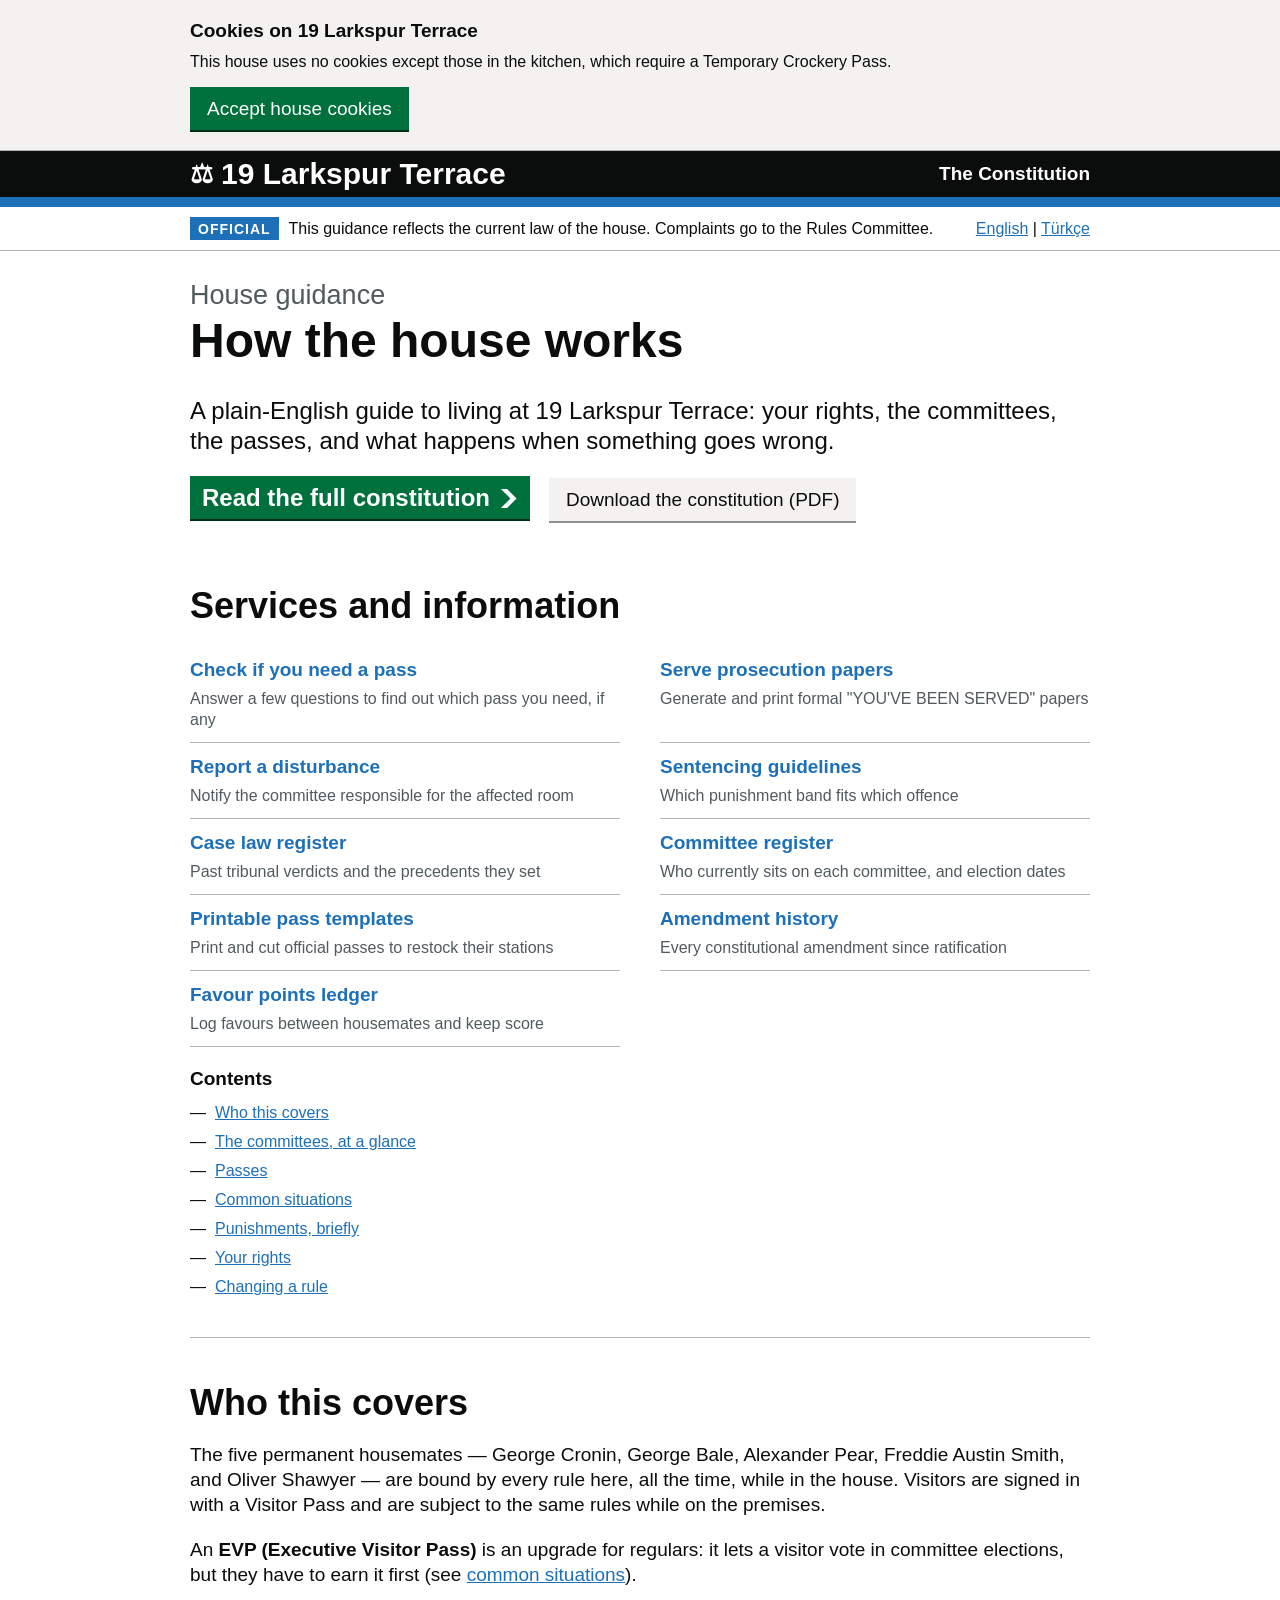
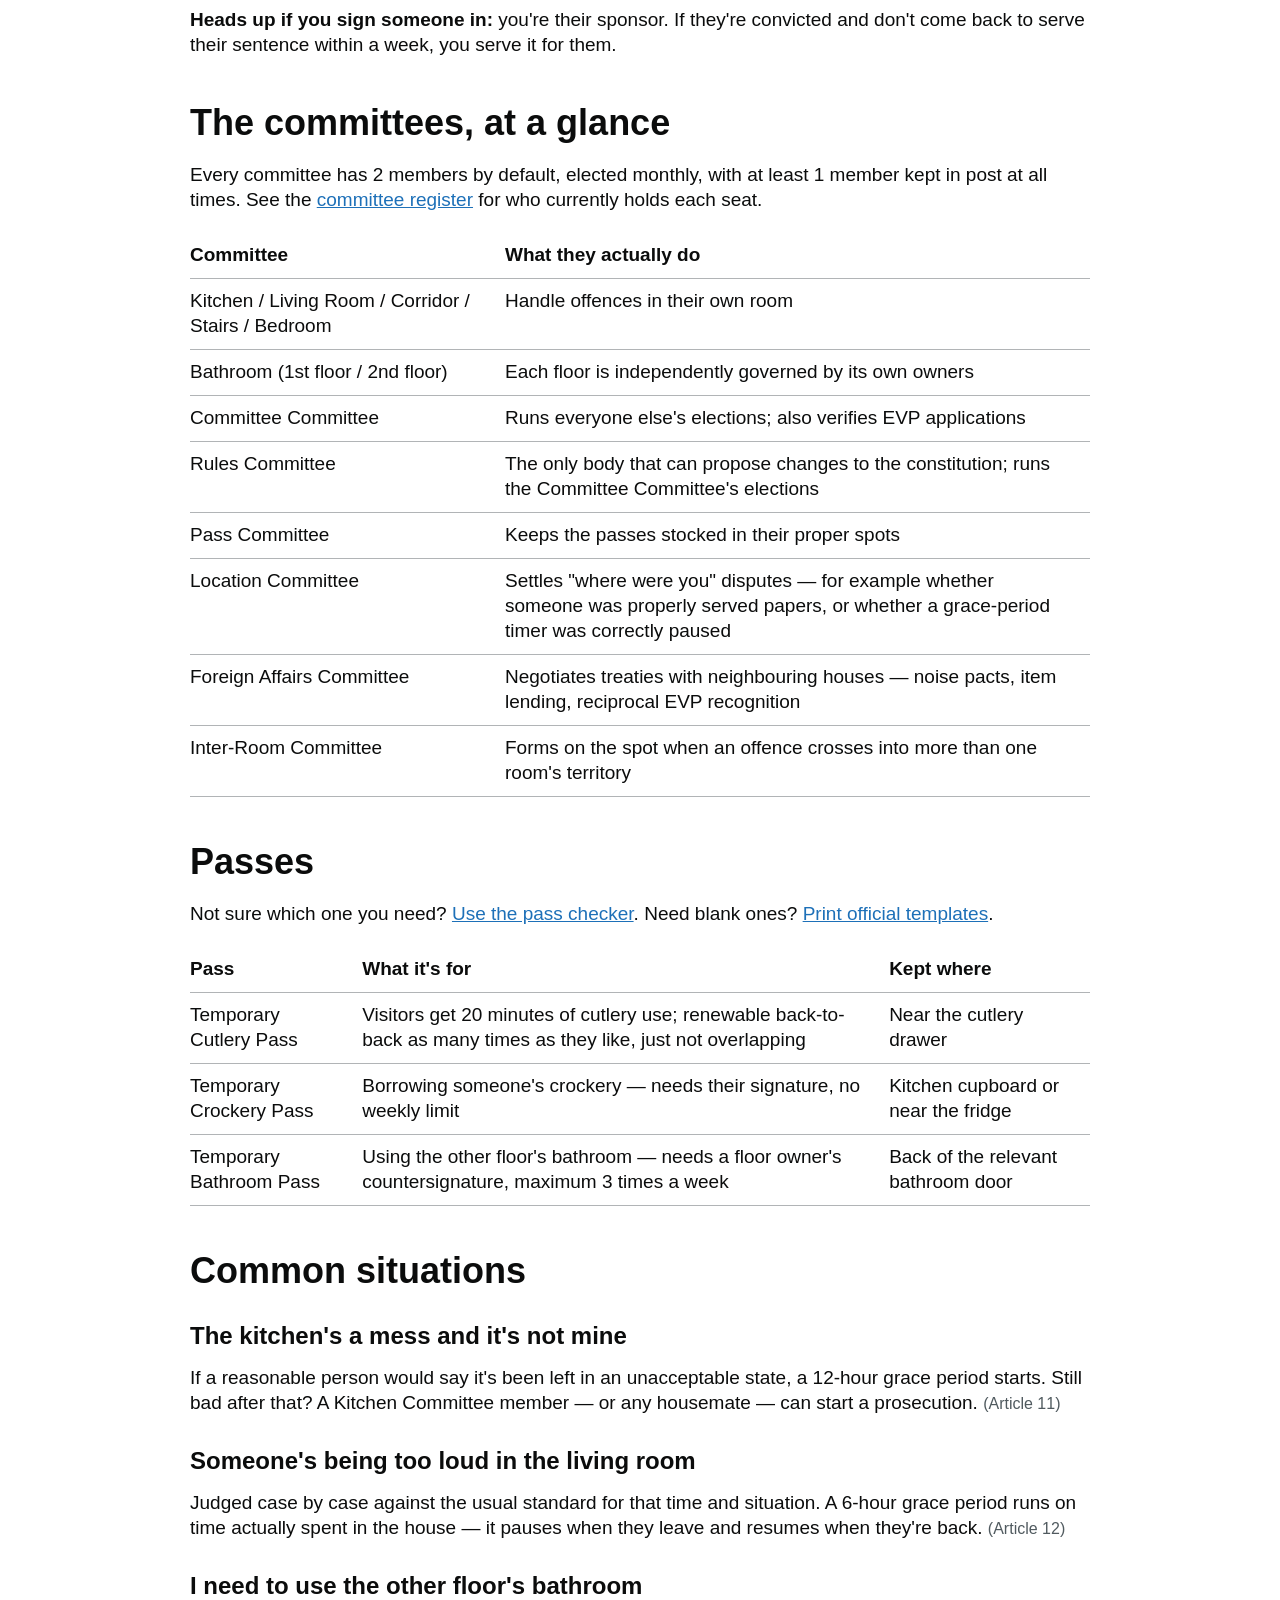
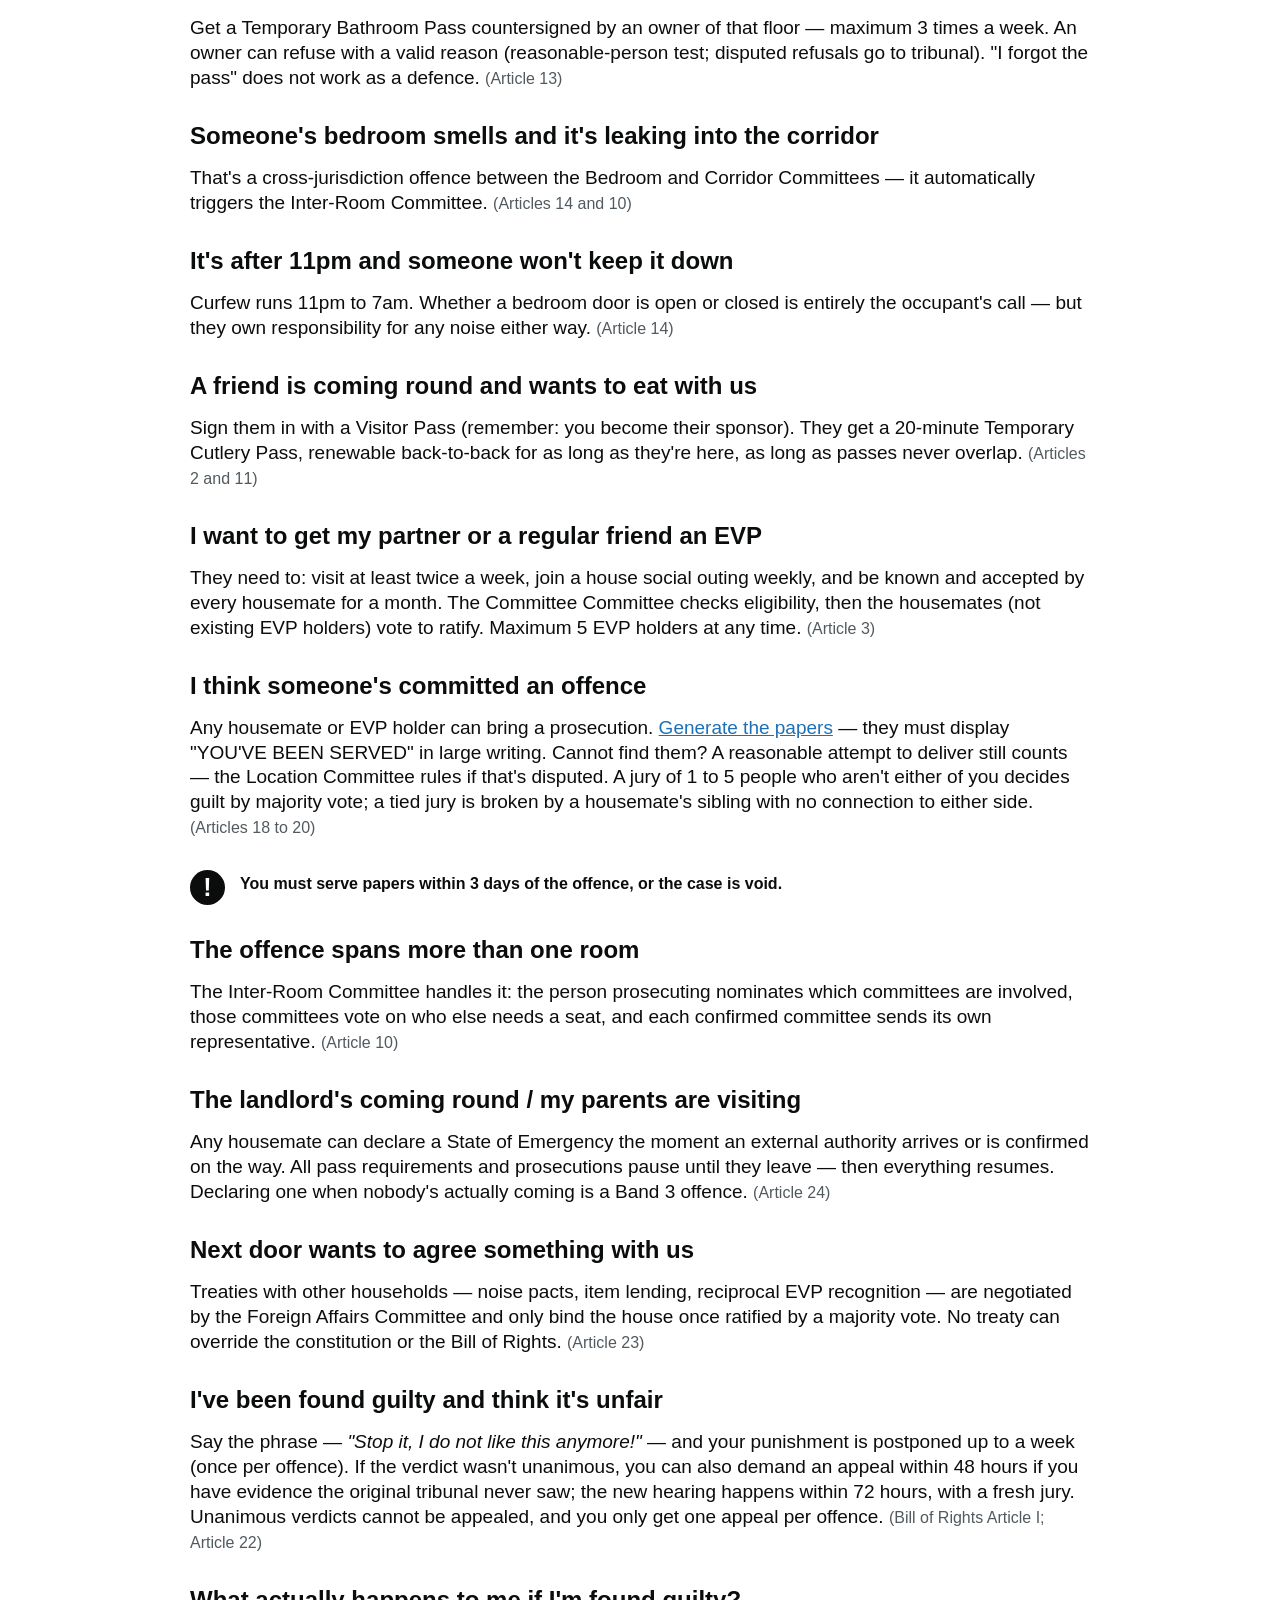
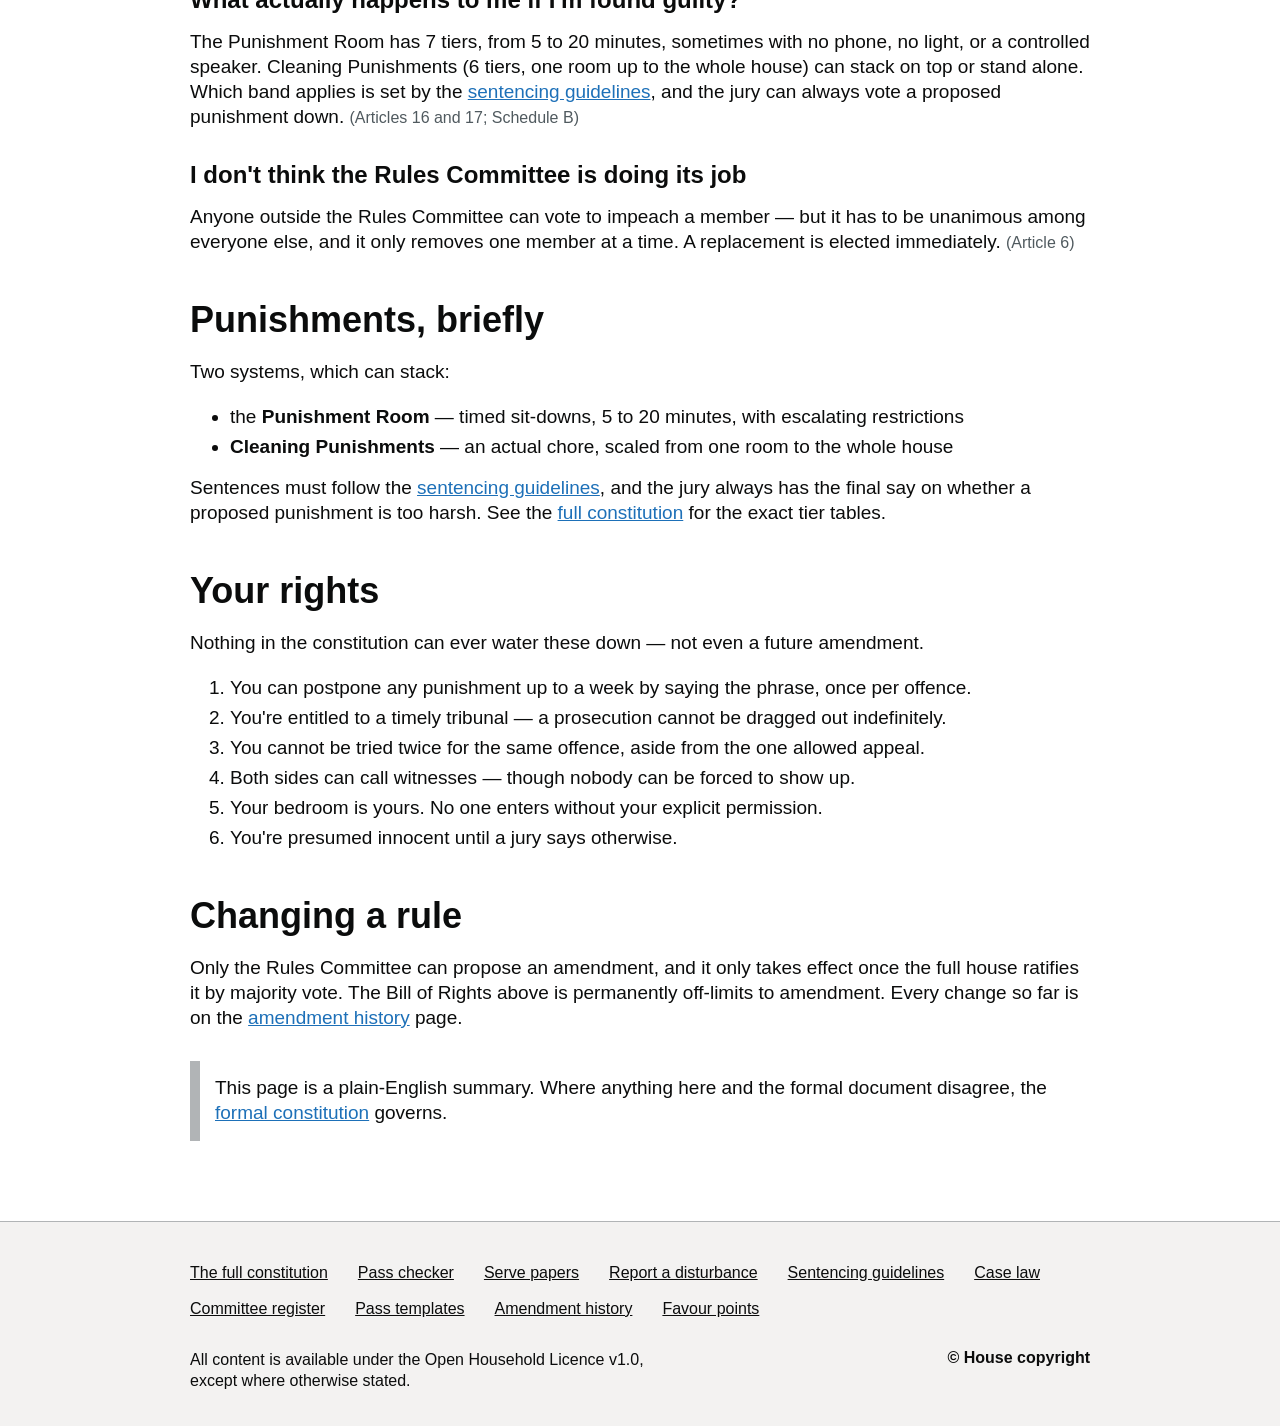
==== commit 6148d8b1: "Add the favour points ledger New favours.html: log favours between housemates with a 1-5 point value" ====
--- a/index.html
+++ b/index.html
@@ -78,6 +78,10 @@
     <li>
       <a href="amendments.html"><span lang="en">Amendment history</span><span lang="tr">Değişiklik geçmişi</span></a>
       <p><span lang="en">Every constitutional amendment since ratification</span><span lang="tr">Onaydan bu yana yapılan tüm anayasa değişiklikleri</span></p>
+    </li>
+    <li>
+      <a href="favours.html"><span lang="en">Favour points ledger</span><span lang="tr">İyilik puanı defteri</span></a>
+      <p><span lang="en">Log favours between housemates and keep score</span><span lang="tr">Ev arkadaşları arasındaki iyilikleri kaydedin ve skoru tutun</span></p>
     </li>
   </ul>
 
@@ -216,6 +220,7 @@
       <li><a href="committees.html"><span lang="en">Committee register</span><span lang="tr">Komite kaydı</span></a></li>
       <li><a href="passes.html"><span lang="en">Pass templates</span><span lang="tr">Paso şablonları</span></a></li>
       <li><a href="amendments.html"><span lang="en">Amendment history</span><span lang="tr">Değişiklik geçmişi</span></a></li>
+      <li><a href="favours.html"><span lang="en">Favour points</span><span lang="tr">İyilik puanları</span></a></li>
     </ul>
     <div class="govuk-footer__meta">
       <div class="govuk-footer__licence">
